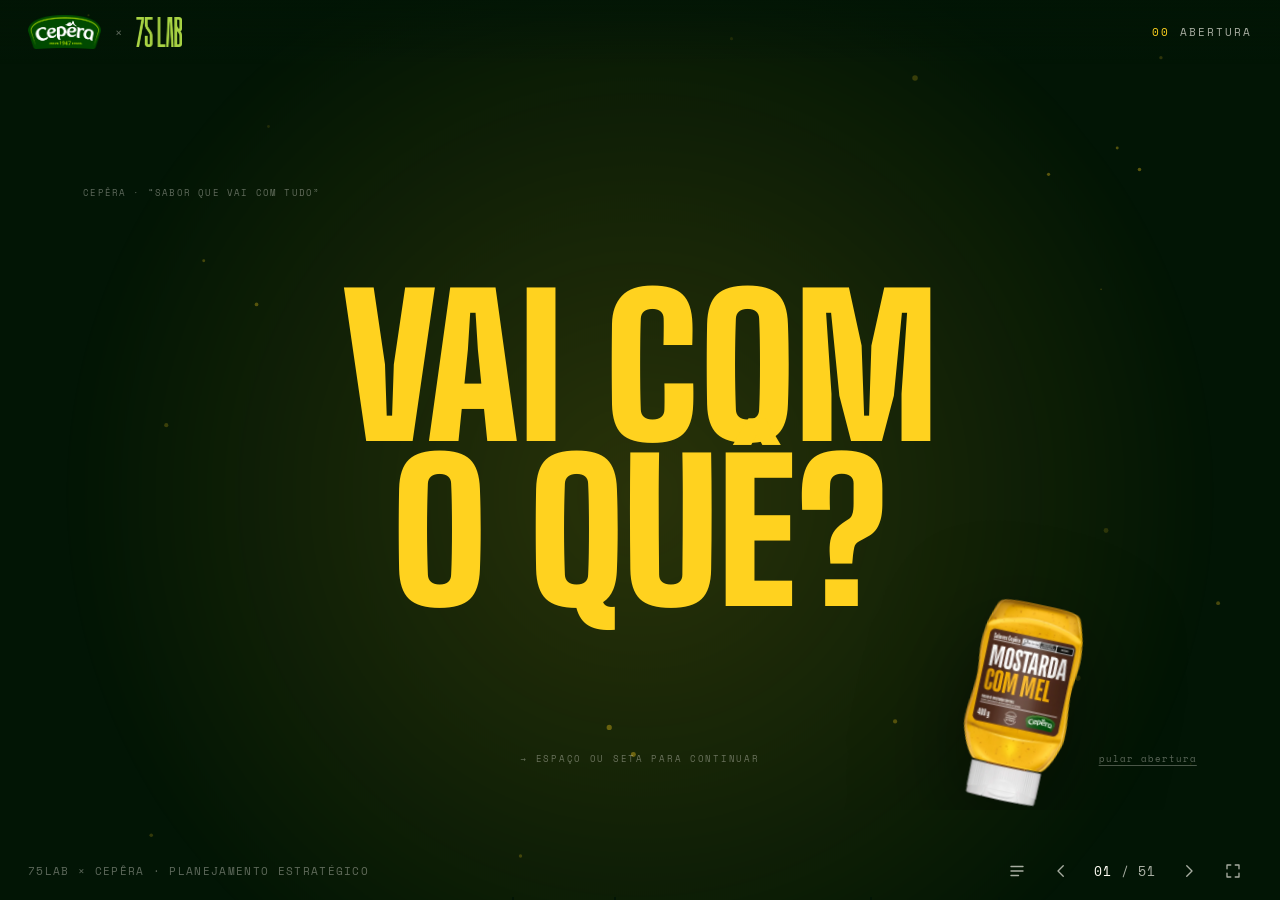
==== cepera/index.html @ 68bcd55e "Apresentação Cepêra: Do prato à prova (75LAB × Cepêra) Apresentação HTML em /cepera com 51 telas em " ====
<!doctype html>
<html lang="pt-BR">
<head>
<meta charset="utf-8">
<meta name="viewport" content="width=device-width,initial-scale=1,viewport-fit=cover">
<title>Do prato à prova · 75LAB × Cepêra</title>
<meta name="description" content="Planejamento estratégico 75LAB para a Cepêra: ocasião de consumo, exposição modular, execução de campo e mensuração, com Mostarda com Mel 400 g como produto demonstrador.">
<meta name="author" content="75 LAB">
<meta name="theme-color" content="#021505">
<meta property="og:title" content="Do prato à prova · 75LAB × Cepêra">
<meta property="og:description" content="Uma ocasião clara para o produto. Uma rotina verificável para a loja.">
<meta property="og:image" content="assets/images/conceito-testeira.jpg">
<link rel="icon" href="assets/brand/favicon.png">
<link rel="preload" href="assets/fonts/BigShouldersDisplay-500-latin.woff2" as="font" type="font/woff2" crossorigin>
<link rel="preload" href="assets/fonts/Outfit-300-latin.woff2" as="font" type="font/woff2" crossorigin>
<link rel="stylesheet" href="css/fonts.css">
<link rel="stylesheet" href="css/style.css">
</head>
<body>
<a class="sr" href="#deck">Ir para a apresentação</a>
<canvas id="bg" aria-hidden="true"></canvas>
<div class="bg-glow" aria-hidden="true"></div>
<img class="bg-rings" src="assets/brand/rings.svg" alt="" aria-hidden="true">
<div class="bg-grain" aria-hidden="true"></div>

<header class="hud">
  <a class="hud-logo" href="#/1" aria-label="Ir para o início">
    <img src="assets/brand/cep-logo.png" alt="Cepêra" width="73" height="34">
    <span class="hud-x">×</span>
    <img class="lab" src="assets/brand/75lab-lime.png" alt="75 LAB" width="46" height="30">
  </a>
  <div class="hud-chapter" aria-live="polite"><b id="hudNum">00</b><span id="hudName">Abertura</span></div>
</header>

<main class="viewport" id="deck">
<div class="stage" id="stage">

<!-- =============================== ABERTURA =============================== -->
<section class="slide" data-ch="0" data-title="Abertura" data-orb="50,55,1.2,rgba(255,210,31,.16)">
  <p class="open-claim">CEPÊRA · “SABOR QUE VAI COM TUDO”</p>
  <div class="seeds" aria-hidden="true"></div>
  <div class="open-stage" aria-label="Sabor que vai com tudo. Mas, na gôndola, o shopper tem segundos para entender: vai com o quê?">
    <div class="open-line open-l1">Sabor que<br>vai com tudo.</div>
    <div class="open-line open-l2">Mas, diante da gôndola, o shopper tem segundos<br>para responder uma pergunta simples:</div>
    <div class="open-line open-l3">Vai com<br>o quê?</div>
  </div>
  <img class="open-bottle" src="assets/images/cep-mostarda-com-mel-400g-sabores-cepera-1-768x1024.webp" alt="" aria-hidden="true">
  <p class="open-hint">→ ESPAÇO OU SETA PARA CONTINUAR</p>
  <button class="open-skip" data-go="2">pular abertura</button>
</section>

<!-- CAPA -->
<section class="slide t-yellow" data-ch="0" data-title="Do prato à prova" data-tone="yellow" data-orb="80,30,1,rgba(239,63,15,.0)">
  <img class="cover-rings" src="assets/brand/rings-green.svg" alt="" aria-hidden="true">
  <div class="zoomwrap cover-bw a right" style="position:absolute;right:70px;top:100px;--d:4;overflow:visible;border-radius:0">
    <img class="cover-bottle zoom" style="position:relative;right:auto;top:auto;height:700px" src="assets/images/cep-mostarda-com-mel-400g-sabores-cepera-1-768x1024.webp" alt="Embalagem Mostarda com Mel 400 g, Sabores Cepêra" data-caption="Mostarda com Mel 400 g · produto demonstrador proposto (fonte: cepera.com.br)">
  </div>
  <p class="kicker a up">Planejamento estratégico · 75LAB × Cepêra</p>
  <h1 class="cover-title kt">Do prato<br><span class="ol">à prova.</span></h1>
  <div class="cover-words a up" style="--d:6"><span>Ocasião</span><span>Módulo</span><span>Campo</span><span>Dado</span></div>
  <div class="cover-meta a up" style="--d:8">
    <div>Produto demonstrador<b>Mostarda com Mel 400 g</b></div>
    <div>Data<b>17 de novembro de 2026</b></div>
    <div>Status<b>Diagnóstico inicial para validação</b></div>
  </div>
</section>

<!-- AGENDA -->
<section class="slide" data-ch="0" data-title="O que vamos discutir hoje" data-orb="20,30,1,rgba(255,210,31,.12)">
  <p class="kicker a up">O que vamos discutir hoje</p>
  <h2 class="h2 kt">Cinco capítulos. Uma loja, um produto e <em>um ciclo completo de execução.</em></h2>
  <div class="agenda">
    <svg class="trail" viewBox="0 0 1392 520" preserveAspectRatio="none" aria-hidden="true">
      <path class="draw" pathLength="1" d="M11 71 C 150 71, 160 251, 301 251 S 440 71, 591 71 S 730 251, 881 251 S 1020 71, 1171 71 L 1392 71" stroke="rgba(255,210,31,.55)" stroke-width="1.5"/>
      <path class="flowline" d="M11 71 C 150 71, 160 251, 301 251 S 440 71, 591 71 S 730 251, 881 251 S 1020 71, 1171 71 L 1392 71" stroke="rgba(255,210,31,.35)" stroke-width="1.5" fill="none"/>
    </svg>
    <div class="ag-step a up" style="left:0;top:60px;--d:2" data-go-ch="1"><div class="dot"></div><div class="n">01</div><h4>Leitura</h4><p>O desafio aparente, o desafio real e o que ainda não sabemos.</p><span class="verb">Entender</span></div>
    <div class="ag-step a up" style="left:290px;top:240px;--d:4" data-go-ch="2"><div class="dot"></div><div class="n">02</div><h4>Contexto</h4><p>Marca, produto, mercado, concorrência, shopper e tendências.</p><span class="verb">Investigar</span></div>
    <div class="ag-step a up" style="left:580px;top:60px;--d:6" data-go-ch="3"><div class="dot"></div><div class="n">03</div><h4>Virada</h4><p>Insights, tensão central e a oportunidade que muda o projeto.</p><span class="verb">Decidir</span></div>
    <div class="ag-step a up" style="left:870px;top:240px;--d:8" data-go-ch="4"><div class="dot"></div><div class="n">04</div><h4>Solução</h4><p>Estratégia, conceito, sistema modular, 3D/AR e rastreamento.</p><span class="verb">Revelar</span></div>
    <div class="ag-step a up" style="left:1160px;top:60px;--d:10" data-go-ch="6"><div class="dot"></div><div class="n">05</div><h4>Execução</h4><p>Entregáveis, KPIs, riscos, cronograma e próximo passo.</p><span class="verb">Comprovar</span></div>
  </div>
</section>

<!-- =============================== 01 LEITURA =============================== -->
<section class="slide t-green" data-ch="1" data-title="Capítulo 01 · Leitura" data-chapter-open data-orb="70,50,1.3,rgba(255,210,31,.18)">
  <div style="position:absolute;inset:0;display:flex;flex-direction:column;justify-content:center;padding:0 var(--pad)">
    <p class="kicker a up">Capítulo 01</p>
    <div class="num a blur" style="font-size:300px;color:var(--yellow);--d:1">01</div>
    <h2 class="h1 kt" style="margin-top:10px">Leitura<br>do desafio</h2>
    <p class="lead a up mt24" style="--d:8">Antes de propor peças, decupamos o pedido: o que foi dito, o que está por trás e o que ainda precisa ser descoberto.</p>
  </div>
</section>

<section class="slide" data-ch="1" data-title="Dois desafios" data-orb="50,45,1,rgba(255,210,31,.14)">
  <p class="kicker a up">01 · Leitura do desafio</p>
  <h2 class="h2 kt">Existem dois desafios neste projeto — <em>e só um deles está escrito no briefing.</em></h2>
  <div class="duo">
    <div class="duo-side a left" style="--d:3">
      <span class="tag ok">Confirmado pelo briefing</span>
      <h3 class="h3">75LAB</h3>
      <p class="p" style="font-size:19px">Conquistar consideração comercial como provedora de soluções inteligentes, demonstrando competências integradas.</p>
    </div>
    <div class="duo-core a scale" style="--d:5">
      <svg viewBox="0 0 340 340" aria-hidden="true">
        <circle cx="170" cy="170" r="160" stroke="rgba(255,210,31,.25)" stroke-width="1" fill="none"/>
        <circle class="draw" pathLength="1" cx="170" cy="170" r="160" stroke="var(--yellow)" stroke-width="2" style="--d:6"/>
        <circle cx="170" cy="170" r="120" fill="rgba(255,210,31,.08)"/>
        <circle class="m-pulse" cx="170" cy="170" r="120" stroke="rgba(255,210,31,.4)" fill="none"/>
      </svg>
      <p>O ponto de encontro: um produto Cepêra comprado — e a execução comprovada</p>
    </div>
    <div class="duo-side a right" style="--d:3;text-align:right">
      <span class="tag hip">Hipótese a validar</span>
      <h3 class="h3">Cepêra</h3>
      <p class="p" style="font-size:19px">Traduzir seu posicionamento e sua variedade de produtos em escolhas mais fáceis no PDV, com execução consistente e investimento mensurável.</p>
    </div>
  </div>
  <div class="qbar a up" style="--d:9">Como ajudar um produto Cepêra a ser <b>percebido, entendido, encontrado e comprado</b> — e como verificar se a execução ocorreu conforme o planejado?</div>
</section>

<section class="slide" data-ch="1" data-title="Decupagem do briefing" data-orb="50,50,1.1,rgba(255,210,31,.12)">
  <p class="kicker a up">01 · Decupagem do briefing</p>
  <h2 class="h2 kt">O pedido é um enxoval de PDV. <em>A necessidade é execução comercial consistente.</em></h2>
  <div class="radial">
    <svg viewBox="0 0 1392 600" preserveAspectRatio="none" aria-hidden="true" style="top:-14px">
      <g stroke="rgba(255,210,31,.45)" stroke-width="1" fill="none">
        <path class="draw" pathLength="1" style="--d:4" d="M290 40 C 420 40, 470 180, 560 220"/>
        <path class="draw" pathLength="1" style="--d:5" d="M290 165 C 420 165, 470 230, 548 262"/>
        <path class="draw" pathLength="1" style="--d:6" d="M290 290 L 546 300"/>
        <path class="draw" pathLength="1" style="--d:7" d="M290 415 C 420 415, 470 370, 548 338"/>
        <path class="draw" pathLength="1" style="--d:8" d="M290 540 C 420 540, 470 420, 560 380"/>
        <path class="draw" pathLength="1" style="--d:4" d="M1102 40 C 972 40, 922 180, 832 220"/>
        <path class="draw" pathLength="1" style="--d:5" d="M1102 165 C 972 165, 922 230, 844 262"/>
        <path class="draw" pathLength="1" style="--d:6" d="M1102 290 L 846 300"/>
        <path class="draw" pathLength="1" style="--d:7" d="M1102 415 C 972 415, 922 370, 844 338"/>
        <path class="draw" pathLength="1" style="--d:8" d="M1102 540 C 972 540, 922 420, 832 380"/>
      </g>
      <g fill="var(--yellow)"><circle cx="290" cy="40" r="3"/><circle cx="290" cy="165" r="3"/><circle cx="290" cy="290" r="3"/><circle cx="290" cy="415" r="3"/><circle cx="290" cy="540" r="3"/><circle cx="1102" cy="40" r="3"/><circle cx="1102" cy="165" r="3"/><circle cx="1102" cy="290" r="3"/><circle cx="1102" cy="415" r="3"/><circle cx="1102" cy="540" r="3"/></g>
    </svg>
    <div class="rad-core a scale" style="--d:2">
      <div><span class="lbl">O pedido</span><s>Enxoval de PDV + repertório</s><span class="lbl">A necessidade</span><strong>Converter portfólio em execução comercial</strong></div>
    </div>
    <div class="rad-n a left" style="left:20px;top:6px;--d:4"><b><i></i>Problema aparente</b>Mostrar repertório: display, modularidade, AR, rastreio, app e dashboard.</div>
    <div class="rad-n a left" style="left:20px;top:114px;--d:5"><b><i></i>Problema real</b>Tornar a capacidade integrada concreta, relevante e contratável.</div>
    <div class="rad-n a left" style="left:20px;top:222px;--d:6"><b><i style="background:var(--orange)"></i>Tensão</b>Mais ocasiões × espaço, decisão do shopper e rotina de cada loja.</div>
    <div class="rad-n a left" style="left:20px;top:330px;--d:7"><b><i></i>Oportunidade</b>Traduzir “Vai com Tudo” em ocasiões concretas de compra.</div>
    <div class="rad-n a left" style="left:20px;top:436px;--d:8"><b><i style="background:var(--lime)"></i>Objetivo 75LAB</b>Abrir oportunidade qualificada e avançar para um piloto contratado.</div>
    <div class="rad-n r a right" style="right:20px;top:6px;--d:4"><b>Desafio comercial<i></i></b>Avaliar incremento rentável do produto ativado e eficiência do investimento.</div>
    <div class="rad-n r a right" style="right:20px;top:114px;--d:5"><b>Desafio de shopper<i></i></b>Reconhecer o produto, imaginar um uso e saber como comprar.</div>
    <div class="rad-n r a right" style="right:20px;top:222px;--d:6"><b>Desafio de marca<i></i></b>Associar o produto a ocasiões reais de consumo.</div>
    <div class="rad-n r a right" style="right:20px;top:330px;--d:7"><b>Desafio operacional<i></i></b>Visibilidade, disponibilidade, preço claro e exposição adequada por loja.</div>
    <div class="rad-n r a right" style="right:20px;top:436px;--d:8"><b>Condicionantes e riscos<i style="background:var(--orange)"></i></b>Orçamento, prazo, espaço, carga, logística e integração ainda desconhecidos.</div>
  </div>
  <p class="src nb a up" style="--d:10">Critério de sucesso desta etapa: produto, problema e condições de piloto validados com a Cepêra. Objetivos da Cepêra são propostos, não confirmados.</p>
</section>

<section class="slide" data-ch="1" data-title="O que queremos provocar" data-orb="80,40,1,rgba(255,210,31,.12)">
  <p class="kicker a up">01 · O que queremos provocar</p>
  <h2 class="h2 kt">Três públicos, três decisões: <em>comprar, autorizar e validar.</em></h2>
  <div class="lanes">
    <div></div><div class="lane-h a up" style="--d:2"><i class="ic sm" data-i="eye"></i>Veja / entenda</div><div class="lane-h a up" style="--d:3"><i class="ic sm" data-i="bulb"></i>Pense / sinta</div><div class="lane-h a up" style="--d:4"><i class="ic sm" data-i="check"></i>Faça</div>
    <div class="lane-who a left" style="--d:3"><i class="ic" data-i="cart"></i>Shopper</div>
    <div class="lane-c a maskx" style="--d:4">Produto, uso e preço.</div>
    <div class="lane-c q a maskx" style="--d:5">“Consigo usar isso na minha próxima refeição.”</div>
    <div class="lane-c act a maskx" style="--d:6">Considere e compre.</div>
    <div class="lane-who a left" style="--d:5"><i class="ic" data-i="store"></i>Varejista</div>
    <div class="lane-c a maskx" style="--d:6">Ocupação, capacidade e operação.</div>
    <div class="lane-c q a maskx" style="--d:7">“Essa solução cabe na minha loja e faz sentido comercial.”</div>
    <div class="lane-c act a maskx" style="--d:8">Autorize a implantação e o abastecimento.</div>
    <div class="lane-who a left" style="--d:7"><i class="ic" data-i="target"></i>Cepêra</div>
    <div class="lane-c a maskx" style="--d:8">Relação entre criação, execução e evidência.</div>
    <div class="lane-c q a maskx" style="--d:9">“Consigo acompanhar e melhorar esse investimento.”</div>
    <div class="lane-c act a maskx" style="--d:10">Valide um piloto.</div>
  </div>
</section>

<section class="slide" data-ch="1" data-title="O que sabemos e o que falta" data-orb="25,60,1,rgba(239,63,15,.12)">
  <p class="kicker a up">01 · O que sabemos / o que precisamos descobrir</p>
  <h2 class="h2 kt">Sabemos o suficiente para propor — <em>não o suficiente para prometer.</em></h2>
  <div class="know">
    <div>
      <p class="lbl a up" style="--d:2;margin-bottom:6px">Confirmado · briefing e pesquisa pública</p>
      <ul class="know-list">
        <li class="a up" style="--d:3"><i class="ic" data-i="check"></i>Proposta comercial e proativa da 75LAB.</li>
        <li class="a up" style="--d:4"><i class="ic" data-i="check"></i>Demonstração deve integrar estratégia, design e execução, sobre um produto real.</li>
        <li class="a up" style="--d:5"><i class="ic" data-i="check"></i>Modularidade, AR, rastreio, clusterização e gestão de campo fazem parte do pedido.</li>
        <li class="a up" style="--d:6"><i class="ic" data-i="check"></i>A marca usa “Vai com Tudo” e organiza o portfólio em Linha Cepêra, Mais Sabor, Profissional, UMAI e Collabs.</li>
        <li class="a up" style="--d:7"><i class="ic" data-i="check"></i>Mostarda com Mel 400 g está no portfólio oficial.</li>
        <li class="a up" style="--d:8"><i class="ic" data-i="check"></i>A Cepêra já fez ambientação de PDV para Mostarda com Mel, com displays, réguas, stoppers e QR.</li>
      </ul>
    </div>
    <div>
      <div class="row a up" style="--d:3;justify-content:space-between;align-items:center;margin-bottom:16px">
        <p class="lbl">Precisamos descobrir</p>
        <div class="legend"><span><i style="background:var(--orange)"></i>Crítico · 8</span><span><i style="background:var(--yellow)"></i>Importante · 3</span><span><i style="background:var(--cream);opacity:.5"></i>Desejável · 1</span></div>
      </div>
      <div class="unk">
        <div class="c1 a scale" style="--d:4"><b>Categoria, SKU e região prioritários</b><small>pode mudar o produto demonstrador</small></div>
        <div class="c1 a scale" style="--d:5"><b>Medidas, regras e fotos de lojas</b><small>define viabilidade física</small></div>
        <div class="c1 a scale" style="--d:6"><b>Plataforma, contratos e integrações atuais</b><small>evita substituição desnecessária</small></div>
        <div class="c1 a scale" style="--d:7"><b>O que precisa ser rastreado</b><small>muda arquitetura e custo</small></div>
        <div class="c1 a scale" style="--d:8"><b>Mix, estoque, cobertura e abastecimento</b><small>evita ativar produto indisponível</small></div>
        <div class="c1 a scale" style="--d:9"><b>Sell-out e baseline por loja/SKU</b><small>define o que poderá ser comprovado</small></div>
        <div class="c1 a scale" style="--d:10"><b>Maturidade real da solução 75LAB</b><small>delimita a promessa comercial</small></div>
        <div class="c1 a scale" style="--d:11"><b>Faixa de investimento e calendário</b><small>define escopo</small></div>
        <div class="c2 a scale" style="--d:12"><b>Manual, packshots e claims aprovados</b><small>reduz retrabalho criativo</small></div>
        <div class="c2 a scale" style="--d:13"><b>Rentabilidade por canal</b><small>orienta clusters</small></div>
        <div class="c2 a scale" style="--d:14"><b>Barreiras específicas do shopper</b><small>valida a mensagem</small></div>
        <div class="c3 a scale" style="--d:15"><b>Sazonalidades prioritárias</b><small>amplia desdobramentos</small></div>
      </div>
    </div>
  </div>
  <p class="src nb a up" style="--d:16"><span class="y">HIPÓTESE DE PLANEJAMENTO</span> · Mostarda com Mel 400 g, foco inicial no varejo alimentar e três configurações físicas. Não representa prioridade comercial confirmada pela Cepêra.</p>
</section>

<!-- =============================== 02 CONTEXTO =============================== -->
<section class="slide t-green" data-ch="2" data-title="Capítulo 02 · Contexto" data-chapter-open data-orb="30,50,1.3,rgba(255,210,31,.18)">
  <div style="position:absolute;inset:0;display:flex;flex-direction:column;justify-content:center;padding:0 var(--pad)">
    <p class="kicker a up">Capítulo 02</p>
    <div class="num a blur" style="font-size:300px;color:var(--yellow);--d:1">02</div>
    <h2 class="h1 kt" style="margin-top:10px">Marca, mercado<br>e shopper</h2>
    <p class="lead a up mt24" style="--d:8">Onde a Cepêra está, onde a categoria acontece e como o shopper decide.</p>
  </div>
</section>

<section class="slide" data-ch="2" data-title="Contexto de marca" data-orb="25,50,1.1,rgba(0,130,0,.35)">
  <p class="kicker a up">02 · Contexto de marca</p>
  <h2 class="h2 kt">A Cepêra já diz que vai com tudo. <em>No PDV, o shopper precisa ver com o quê.</em></h2>
  <div class="brand-wrap">
    <div class="orbit a scale" style="--d:2">
      <svg viewBox="0 0 540 540" aria-hidden="true">
        <circle cx="270" cy="270" r="200" fill="none" stroke="rgba(254,245,168,.14)"/>
        <circle class="draw" pathLength="1" cx="270" cy="270" r="200" stroke="rgba(255,210,31,.6)" stroke-width="1.2" style="--d:3"/>
        <circle cx="270" cy="270" r="128" fill="none" stroke="rgba(254,245,168,.08)" stroke-dasharray="3 6"/>
        <g class="m-spin" style="animation-duration:30s;transform-origin:270px 270px;transform-box:view-box"><circle cx="270" cy="70" r="4" fill="var(--yellow)"/></g>
      </svg>
      <div class="orbit-core"><img class="zoom" src="assets/brand/cep-logo.png" alt="Logo Cepêra, desde 1947" data-caption="Cepêra · desde 1947"></div>
      <div class="orb-n" style="left:270px;top:70px"><div class="dot">LC</div><b>Linha Cepêra</b><small>os clássicos da geladeira</small></div>
      <div class="orb-n focus" style="left:460px;top:208px"><div class="dot">MS</div><b>Mais Sabor</b><small>intensidade para sair do óbvio</small></div>
      <div class="orb-n" style="left:388px;top:432px"><div class="dot">PR</div><b>Profissional</b><small>qualidade que turbina negócios</small></div>
      <div class="orb-n" style="left:152px;top:432px"><div class="dot">UM</div><b>UMAI</b><small>o sabor oriental de verdade</small></div>
      <div class="orb-n" style="left:80px;top:208px"><div class="dot">CO</div><b>Collabs</b><small>parcerias com outras marcas</small></div>
    </div>
    <div>
      <p class="lbl a up" style="--d:3">Posicionamento atual · out/2026</p>
      <p class="quote-xl a up mt16" style="--d:4">“Sabor que <span class="strike">vai com tudo</span>”</p>
      <p class="quote-xl a up mt16" style="--d:6;font-size:44px;color:var(--yellow)">→ vai com a salada que você está comprando.</p>
      <p class="quote-xl a up mt8" style="--d:7;font-size:44px;color:var(--yellow)">→ vai com o sanduíche que você vai preparar.</p>
      <p class="p a up mt32" style="--d:9;max-width:620px">Amplitude de portfólio só vira vantagem para o shopper quando ele identifica o que serve para a sua necessidade. Exemplos de desdobramento sujeitos à aprovação da marca.</p>
      <div class="row a up mt16" style="--d:10;gap:10px"><span class="tag ok">Confirmado · site oficial</span><span class="tag ask">Sem pesquisa de percepção disponível</span></div>
    </div>
  </div>
  <p class="src a up" style="--d:11">cepera.com.br (home, Mais Sabor, Linha Cepêra, Profissional, Molhos) · Marcas pelo Mundo, 29/10/2026 — “Vai com Tudo” e 80 anos em 2027.</p>
</section>

<section class="slide" data-ch="2" data-title="Produto demonstrador" data-orb="50,50,1.3,rgba(255,210,31,.22)">
  <p class="kicker a up">02 · Produto demonstrador recomendado</p>
  <h2 class="h2 kt">Mostarda com Mel 400 g: <em>um nome que já sugere o prato.</em></h2>
  <div class="prod">
    <div class="prod-halo"></div><div class="prod-halo h2"></div>
    <div class="prod-img a pop" style="--d:3"><img class="zoom" src="assets/images/cep-mostarda-com-mel-400g-sabores-cepera-1-768x1024.webp" alt="Mostarda com Mel 400 g Sabores Cepêra" data-caption="Mostarda com Mel 400 g · portfólio oficial (cepera.com.br)"></div>
    <div class="crit a left" style="left:30px;top:10px;--d:4"><i class="ic" data-i="plate"></i><b>Aplicação</b><p>Permite explorar refeições e acompanhamentos distintos.</p></div>
    <div class="crit a left" style="left:120px;top:205px;--d:5"><i class="ic" data-i="spark"></i><b>Clareza sensorial</b><p>O próprio nome oferece uma pista de sabor.</p></div>
    <div class="crit a left" style="left:30px;top:400px;--d:6"><i class="ic" data-i="link"></i><b>Cross merchandising</b><p>Abre hipóteses de presença perto de alimentos complementares.</p></div>
    <div class="crit r a right" style="right:30px;top:10px;--d:4"><i class="ic" data-i="layers"></i><b>Modularidade</b><p>O mesmo produto ocupa configurações diferentes.</p></div>
    <div class="crit r a right" style="right:120px;top:205px;--d:5"><i class="ic" data-i="phone"></i><b>Conteúdo</b><p>Há espaço para demonstrar usos simples.</p></div>
    <div class="crit r a right" style="right:30px;top:400px;--d:6"><i class="ic" data-i="puzzle"></i><b>Baixa complexidade</b><p>Dispensa, neste recorte, a dependência de identidade de collab.</p></div>
  </div>
  <p class="src a up" style="--d:8">cepera.com.br/produto/condimentos/mostarda-com-mel-400g-sabores-cepera · Dimensões, peso bruto, caixa de embarque, GTIN e rótulo atual a obter antes do executivo.</p>
</section>

<section class="slide" data-ch="2" data-title="O histórico da marca no PDV" data-orb="70,40,1,rgba(255,210,31,.14)">
  <p class="kicker a up">02 · Ponto de atenção</p>
  <h2 class="h2 kt">A marca já ambientou a loja com este produto. <em>O avanço agora é provar a execução.</em></h2>
  <div class="hist">
    <div class="zoomwrap a blur" style="--d:2">
      <img class="zoom" src="assets/images/news-59.webp" alt="Ambientação de PDV da Cepêra para Mostarda com Mel, com árvore de mostarda, displays e faixas" data-caption="Ambientação de PDV Cepêra para Mostarda com Mel · campanha “a MELhor, MEL bem” (publicação de 18/12/2023, cepera.com.br). Não é possível afirmar que a ação esteja vigente." style="width:100%;height:420px;object-fit:cover">
      <span class="zhint"><svg viewBox="0 0 24 24"><circle cx="11" cy="11" r="7"/><path d="M20 20l-4-4M11 8v6M8 11h6"/></svg></span>
    </div>
    <div>
      <div class="tl">
        <div class="tl-i a up" style="--d:3"><div class="yr">1947</div><p>Origem da marca: “desde 1947”.</p></div>
        <div class="tl-i a up" style="--d:4"><div class="yr">2023</div><p>Ambientação de PDVs para Mostarda com Mel: árvore da mostarda, adesivos, frames, faixas de gôndola, stoppers, displays de chão e QR para conteúdo.</p></div>
        <div class="tl-i a up" style="--d:5"><div class="yr">Out 2026</div><p>“Vai com Tudo”: reorganização das linhas e novo posicionamento.</p></div>
        <div class="tl-i now a up" style="--d:6"><div class="yr">2027</div><p>80 anos. Janela para transformar posicionamento em ocasiões concretas na loja.</p></div>
      </div>
      <p class="p a up mt16" style="--d:8;color:var(--cream)">Peças físicas com QR já fazem parte do repertório da marca. <b class="y">A diferenciação precisa avançar para adaptação por loja, gestão do ciclo de vida do material e comprovação da execução.</b></p>
    </div>
  </div>
  <p class="src a up" style="--d:9">cepera.com.br/mostarda-com-mel-pdv (publicado em 18/12/2023) · Marcas pelo Mundo, 29/10/2026.</p>
</section>

<section class="slide" data-ch="2" data-title="Contexto de mercado" data-orb="20,70,1.2,rgba(255,210,31,.18)">
  <p class="kicker a up">02 · Contexto de mercado</p>
  <h2 class="h2 kt">A categoria é grande e acontece na loja física: <em>a disputa é decidida na gôndola.</em></h2>
  <div class="mkt">
    <div class="mkt-big a up" style="--d:2">
      <p class="lbl">Vendas no varejo · molhos, dips e condimentos · Brasil · 2024</p>
      <div class="num mt16"><span class="pre">US$</span><span class="count" data-to="7.7" data-dec="1">7,7</span><small>bi</small></div>
      <p class="cap">4º maior mercado de varejo da categoria no mundo. Recorte amplo: não equivale ao mercado de mostarda com mel.</p>
      <div class="cagr mt24">
        <div class="growth">
          <div><div class="gv c">3,8</div><div class="vbar past" style="--v:49;height:120px;--d:4"><i></i></div><div class="gl">2020</div></div>
          <div><div class="gv y">7,7</div><div class="vbar" style="--v:100;height:120px;--d:6"><i></i></div><div class="gl">2024</div></div>
          <div style="align-self:center;padding-left:6px"><div class="num y" style="font-size:64px"><span class="count" data-to="18.9" data-dec="1" data-suffix="%">18,9%</span></div><p class="lbl mt8">CAGR em US$<br>2020–2024</p></div>
        </div>
      </div>
    </div>
    <div class="a up" style="--d:4">
      <div class="ringbox">
        <div class="ring" style="--v:98.3"><svg viewBox="0 0 36 36"><circle class="tr" cx="18" cy="18" r="16" stroke-width="2.4"/><circle class="val" pathLength="100" cx="18" cy="18" r="16" stroke-width="2.4"/></svg><div class="num"><span class="count" data-to="98.3" data-dec="1" data-suffix="%">98,3%</span></div></div>
      </div>
      <p class="p mt16" style="font-size:18px"><b class="c">das vendas da categoria</b> passaram pelo varejo alimentar físico em 2024.</p>
      <p class="lbl mt8 y">→ a execução física merece prioridade</p>
    </div>
    <div class="a up" style="--d:6">
      <div class="ringbox">
        <div class="ring" style="--v:45.6"><svg viewBox="0 0 36 36"><circle class="tr" cx="18" cy="18" r="16" stroke-width="2.4"/><circle class="val" pathLength="100" cx="18" cy="18" r="16" stroke-width="2.4" style="stroke:var(--orange)"/></svg><div class="num"><span class="count" data-to="45.6" data-dec="1" data-suffix="%">45,6%</span></div></div>
      </div>
      <p class="p mt16" style="font-size:18px"><b class="c">concentrados nas cinco maiores companhias</b> — o restante é um mercado fragmentado.</p>
      <p class="lbl mt8 y">→ grandes grupos e regionais na mesma gôndola</p>
    </div>
  </div>
  <p class="src a up" style="--d:10">Agriculture and Agri-Food Canada, Sector Trend Analysis – Sauces, dips and condiment trends in Brazil (2026), dados Euromonitor International (ano-base 2024). Crescimento em valor (US$) não prova crescimento em volume. Não são estimativas de participação da Cepêra.</p>
</section>

<section class="slide" data-ch="2" data-title="Comportamento de compra" data-orb="75,35,1,rgba(255,210,31,.12)">
  <p class="kicker a up">02 · Comportamento de compra</p>
  <h2 class="h2 kt">Viagens mais frequentes e carrinhos menores: <em>a peça precisa ser entendida em segundos.</em></h2>
  <div class="behav">
    <div>
      <div class="card a up" style="--d:2">
        <p class="lbl">Kantar · Brasil · 3º trimestre de 2024</p>
        <div class="row mt24" style="align-items:flex-end;gap:40px">
          <div><div class="carts"><i class="ic xl" data-i="cart" style="width:120px;height:120px;opacity:.35"></i><i class="ic lg" data-i="cart"></i><i class="ic" data-i="cart"></i></div><p class="p mt8">Carrinhos menores</p></div>
          <div><div class="freq"><i style="--d:1"></i><i style="--d:2"></i><i style="--d:3"></i><i style="--d:4"></i><i style="--d:5"></i><i style="--d:6"></i></div><p class="p mt8">Mais visitas às lojas</p></div>
        </div>
        <p class="p mt24">No atacarejo: mais unidades compradas, com menos unidades por viagem.</p>
        <span class="tag ask mt16">Comportamento geral · não comprovado para o SKU</span>
      </div>
    </div>
    <ol class="impl">
      <li class="a right" style="--d:3"><b>Canal não determina sozinho a missão.</b><span>Uma compra de reposição pode acontecer no atacarejo.</span></li>
      <li class="a right" style="--d:4"><b>Valor precisa aparecer claramente.</b><span>Preço, quantidade e aplicação devem ser legíveis.</span></li>
      <li class="a right" style="--d:5"><b>A peça precisa funcionar na rotina.</b><span>Abastecimento e manutenção influenciam o resultado.</span></li>
      <li class="a right" style="--d:6"><b>Valor de categoria não promete incremento.</b><span>O mercado endereçável só será dimensionado com distribuição, mix e vendas das lojas elegíveis.</span></li>
    </ol>
  </div>
  <p class="src a up" style="--d:8">Kantar, “Consumidores brasileiros mudam o comportamento com mais visitas às lojas e carrinhos menores” (2025; análise do 3º tri/2024).</p>
</section>

<section class="slide" data-ch="2" data-title="Concorrência pela escolha" data-orb="80,25,1.1,rgba(255,210,31,.16)">
  <p class="kicker a up">02 · Concorrência pela escolha do shopper</p>
  <h2 class="h2 kt">Sabor e receita já são território ocupado. <em>Ocasião clara com execução verificável, não.</em></h2>
  <div class="row" style="margin-top:20px;gap:46px">
    <div class="matrix a scale" style="--d:2">
      <svg viewBox="0 0 860 600" preserveAspectRatio="none" aria-hidden="true">
        <defs><marker id="ah" viewBox="0 0 10 10" refX="8" refY="5" markerWidth="7" markerHeight="7" orient="auto"><path d="M0 0L10 5L0 10z" fill="var(--yellow)"/></marker></defs>
        <line x1="40" y1="560" x2="840" y2="560" stroke="rgba(254,245,168,.3)"/><line x1="40" y1="560" x2="40" y2="10" stroke="rgba(254,245,168,.3)"/>
        <line x1="440" y1="20" x2="440" y2="560" stroke="rgba(254,245,168,.08)" stroke-dasharray="4 6"/><line x1="40" y1="290" x2="840" y2="290" stroke="rgba(254,245,168,.08)" stroke-dasharray="4 6"/>
        <path class="draw" pathLength="1" d="M520 360 C 560 300, 600 270, 640 250" stroke="var(--yellow)" stroke-width="2" marker-end="url(#ah)" style="--d:10"/>
      </svg>
      <span class="mx-ax" style="left:48px;bottom:8px">Foco no produto e atributo →</span>
      <span class="mx-ax" style="right:20px;bottom:8px">Foco na ocasião e uso</span>
      <span class="mx-ax" style="left:-6px;top:250px;transform:rotate(-90deg);transform-origin:left top">Comunicação →</span>
      <span class="mx-ax" style="left:56px;top:12px">↑ Execução verificável</span>
      <div class="mx-p a pop" style="left:150px;top:333px;--d:4"><div class="d">HZ</div><b>Heinz</b><small>produto e atributos</small></div>
      <div class="mx-p a pop" style="left:240px;top:392px;--d:5"><div class="d">HM</div><b>Hemmer</b><small>mostarda com mel em listagens</small></div>
      <div class="mx-p a pop" style="left:340px;top:350px;--d:6"><div class="d">PR</div><b>Predilecta</b><small>portfólio e formatos</small></div>
      <div class="mx-p a pop" style="left:660px;top:358px;--d:7"><div class="d">HL</div><b>Hellmann’s</b><small>receitas por ocasião</small></div>
      <div class="mx-p dashed a pop" style="left:290px;top:208px;--d:8"><div class="d">?</div><b>Regionais e próprias</b><small>relevância a auditar</small></div>
      <div class="mx-p dashed a pop" style="left:760px;top:275px;--d:8"><div class="d">~</div><b>Alternativas indiretas</b><small>outros molhos, preparo caseiro</small></div>
      <div class="mx-p a pop" style="left:500px;top:325px;--d:9;--sz:70px"><div class="d" style="background:var(--yellow);color:var(--green);border:0;font-weight:700">CEP</div><b>Cepêra hoje</b><small>receitas + ativação com QR</small></div>
      <div class="mx-space a scale" style="--d:11"><b>Espaço proposto</b><small>Uma ocasião de uso imediatamente compreensível + uma operação capaz de sustentar e avaliar essa presença.</small></div>
    </div>
    <div style="flex:1">
      <p class="lbl a up" style="--d:4">Leitura</p>
      <ul class="comp-list mt8">
        <li class="a right" style="--d:5">Convergência observada <span>sabor, receitas, variedade</span></li>
        <li class="a right" style="--d:6">Risco de semelhança <span>“fica mais gostoso” + QR</span></li>
        <li class="a right" style="--d:7">Decisão real do shopper <span>“qual acompanhamento usar?”</span></li>
      </ul>
      <p class="p a up mt24" style="--d:9">Posições qualitativas, a partir de comunicação pública. Não há evidência suficiente para comparar os materiais de PDV atuais dessas marcas: isso exige auditoria de lojas com registro fotográfico padronizado.</p>
    </div>
  </div>
  <p class="src a up" style="--d:12">Zaffari (listagem Hemmer) · Pressroom Heinz · hellmanns.com.br/receitas · predilecta.com.br · consultas em novembro de 2026.</p>
</section>

<section class="slide" data-ch="2" data-title="Concorrência pela contratação" data-orb="30,60,1,rgba(191,238,77,.12)">
  <p class="kicker a up">02 · Concorrência pela contratação</p>
  <h2 class="h2 kt">Ter um aplicativo não diferencia. <em>Fechar o ciclo entre dado, correção e criação, sim.</em></h2>
  <div class="row" style="margin-top:6px;gap:70px;align-items:center">
    <div class="loop a scale" style="--d:2">
      <svg viewBox="0 0 600 600" aria-hidden="true">
        <defs><marker id="ah2" viewBox="0 0 10 10" refX="7" refY="5" markerWidth="8" markerHeight="8" orient="auto"><path d="M0 0L10 5L0 10z" fill="var(--yellow)"/></marker></defs>
        <circle cx="300" cy="300" r="210" fill="none" stroke="rgba(254,245,168,.1)"/>
        <path class="draw" pathLength="1" d="M352 96 A210 210 0 0 1 504 248" stroke="var(--yellow)" stroke-width="2" marker-end="url(#ah2)" style="--d:4"/>
        <path class="draw" pathLength="1" d="M504 352 A210 210 0 0 1 352 504" stroke="var(--yellow)" stroke-width="2" marker-end="url(#ah2)" style="--d:6"/>
        <path class="draw" pathLength="1" d="M248 504 A210 210 0 0 1 96 352" stroke="var(--yellow)" stroke-width="2" marker-end="url(#ah2)" style="--d:8"/>
        <path class="draw" pathLength="1" d="M96 248 A210 210 0 0 1 248 96" stroke="var(--yellow)" stroke-width="2" marker-end="url(#ah2)" style="--d:10"/>
        <g class="m-spin" style="animation-duration:8s;transform-origin:300px 300px;transform-box:view-box"><circle cx="300" cy="90" r="6" fill="var(--yellow)"/></g>
      </svg>
      <div class="loop-n" style="left:300px;top:90px"><i class="ic" data-i="camera"></i><b>O dado de campo identifica um problema</b></div>
      <div class="loop-n" style="left:510px;top:300px"><i class="ic" data-i="tool"></i><b>A equipe corrige</b></div>
      <div class="loop-n" style="left:300px;top:510px"><i class="ic" data-i="cube"></i><b>Criação e engenharia evoluem</b></div>
      <div class="loop-n" style="left:90px;top:300px"><i class="ic" data-i="chart"></i><b>A execução seguinte melhora</b></div>
      <div class="loop-center"><p class="lbl">ciclo</p><div class="num">∞</div></div>
    </div>
    <div style="flex:1">
      <p class="lbl a up" style="--d:3">Quem também disputa este orçamento</p>
      <ul class="comp-list mt8">
        <li class="a right" style="--d:4">Fabricantes de displays <span>peça</span></li>
        <li class="a right" style="--d:5">Agências de ativação <span>campanha</span></li>
        <li class="a right" style="--d:6">Operadores de merchandising <span>campo</span></li>
        <li class="a right" style="--d:7">Plataformas de gestão de campo <span>dado</span></li>
      </ul>
      <p class="p a up mt24" style="--d:9">A Involves já documenta roteirização, pesquisas, acompanhamento de campo e reconhecimento de imagem. A vantagem da 75LAB precisa estar na <b class="y">conexão entre as quatro pontas</b>, não em uma delas isolada.</p>
    </div>
  </div>
  <p class="src a up" style="--d:11">Involves · Central de Ajuda “O que é Involves Stage?” e página “Reconhecimento por Imagem”, consultadas em 17/11/2026.</p>
</section>

<section class="slide" data-ch="2" data-title="Públicos e necessidades" data-orb="50,50,1.2,rgba(255,210,31,.14)">
  <p class="kicker a up">02 · Shopper e públicos</p>
  <h2 class="h2 kt">Oito públicos decidem se a peça funciona. <em>O shopper é só o primeiro deles.</em></h2>
  <div class="stake">
    <svg viewBox="0 0 1392 620" preserveAspectRatio="none" aria-hidden="true">
      <ellipse cx="696" cy="320" rx="560" ry="250" fill="none" stroke="rgba(254,245,168,.1)"/>
      <ellipse class="draw" pathLength="1" cx="696" cy="320" rx="560" ry="250" stroke="rgba(255,210,31,.4)" stroke-width="1" style="--d:3"/>
      <g stroke="rgba(255,210,31,.22)" stroke-dasharray="3 5"><line x1="696" y1="320" x2="696" y2="70"/><line x1="696" y1="320" x2="1092" y2="143"/><line x1="696" y1="320" x2="1256" y2="320"/><line x1="696" y1="320" x2="1092" y2="497"/><line x1="696" y1="320" x2="696" y2="570"/><line x1="696" y1="320" x2="300" y2="497"/><line x1="696" y1="320" x2="136" y2="320"/><line x1="696" y1="320" x2="300" y2="143"/></g>
    </svg>
    <div class="stk main a pop" style="left:696px;top:285px;--d:2"><i class="ic" data-i="cart"></i><b>Shopper</b><small>Escolher com clareza de uso, preço e quantidade.</small><em>compra no PDV</em></div>
    <div class="stk a up" style="left:696px;top:55px;--d:3"><i class="ic" data-i="plate"></i><b>Consumidor</b><small>Gostar do sabor e conseguir usar.</small><em>consumo e recompra</em></div>
    <div class="stk a up" style="left:1092px;top:119px;--d:4"><i class="ic" data-i="store"></i><b>Comprador do varejo</b><small>Justificar espaço e investimento.</small><em>autoriza condições</em></div>
    <div class="stk a up" style="left:1256px;top:285px;--d:5"><i class="ic" data-i="box"></i><b>Gerente / repositor</b><small>Abastecer, limpar, manter acesso.</small><em>sustenta a exposição</em></div>
    <div class="stk a up" style="left:1092px;top:450px;--d:6"><i class="ic" data-i="user"></i><b>Promotor</b><small>Saber o que executar e resolver desvios.</small><em>implementa e registra</em></div>
    <div class="stk a up" style="left:696px;top:511px;--d:7"><i class="ic" data-i="truck"></i><b>Distribuidor / vendedor</b><small>Ofertar mix com argumento.</small><em>amplia cobertura</em></div>
    <div class="stk a up" style="left:300px;top:450px;--d:8"><i class="ic" data-i="target"></i><b>Trade e marketing</b><small>Preservar marca e avaliar execução.</small><em>define padrão</em></div>
    <div class="stk a up" style="left:136px;top:285px;--d:9"><i class="ic" data-i="money"></i><b>Comercial, TI, compras</b><small>Retorno, integração, custo, suporte.</small><em>viabiliza escala</em></div>
    <div class="stk a up" style="left:300px;top:119px;--d:10"><i class="ic" data-i="spark"></i><b>75LAB</b><small>Conectar criação, produção e campo.</small><em>integra o ciclo</em></div>
  </div>
</section>

<section class="slide" data-ch="2" data-title="Jornada do shopper" data-orb="60,30,1.1,rgba(255,210,31,.14)">
  <p class="kicker a up">02 · Jornada proposta</p>
  <h2 class="h2 kt">O shopper se interessa pelo prato <em>antes de se interessar pelo molho.</em></h2>
  <div class="journey">
    <svg class="path" viewBox="0 0 1392 220" preserveAspectRatio="none" aria-hidden="true">
      <path class="draw" pathLength="1" d="M93 32 L 1299 32" stroke="rgba(255,210,31,.5)" stroke-width="1.5" style="--d:2"/>
    </svg>
    <span class="j-walker" style="--jp:path('M93 32 L 1299 32')" aria-hidden="true"></span>
    <div class="j-step a up" style="left:0;--d:2"><i class="ic" data-i="plate"></i><h5>Contexto</h5><div class="bar-t">Barreira</div><div class="bar-d">Resolver uma refeição; pouca inspiração.</div><div class="sol-t">Solução</div><div class="sol-d">Presença junto à ocasião.</div><div class="msg">“Dê outro sabor ao que você já prepara.”</div></div>
    <div class="j-step key a up" style="left:201px;--d:3"><i class="ic" data-i="eye"></i><h5>Estímulo</h5><div class="bar-t">Barreira</div><div class="bar-d">Notar algo relevante em ambiente concorrido.</div><div class="sol-t">Solução</div><div class="sol-d">Stopper ou testeira.</div><div class="msg">Prato + produto.</div></div>
    <div class="j-step key a up" style="left:402px;--d:4"><i class="ic" data-i="bulb"></i><h5>Interesse</h5><div class="bar-t">Barreira</div><div class="bar-d">Entender a aplicação.</div><div class="sol-t">Solução</div><div class="sol-d">Foto culinária e frase curta.</div><div class="msg">Uma ocasião por peça.</div></div>
    <div class="j-step a up" style="left:603px;--d:5"><i class="ic" data-i="qr"></i><h5>Interação</h5><div class="bar-t">Barreira</div><div class="bar-d">Confirmar uso sem esforço excessivo.</div><div class="sol-t">Solução</div><div class="sol-d">Conteúdo opcional, sem cadastro.</div><div class="msg">“Veja como usar.”</div></div>
    <div class="j-step key a up" style="left:804px;--d:6"><i class="ic" data-i="price"></i><h5>Decisão</h5><div class="bar-t">Barreira</div><div class="bar-d">Comparar preço e quantidade.</div><div class="sol-t">Solução</div><div class="sol-d">Porta-preço e gramatura visíveis.</div><div class="msg">Oferta clara.</div></div>
    <div class="j-step a up" style="left:1005px;--d:7"><i class="ic" data-i="box"></i><h5>Ação</h5><div class="bar-t">Barreira</div><div class="bar-d">Pegar o produto.</div><div class="sol-t">Solução</div><div class="sol-d">Exposição abastecida, sem obstrução.</div><div class="msg">Acesso direto.</div></div>
    <div class="j-step a up" style="left:1206px;--d:8"><i class="ic" data-i="heart"></i><h5>Experiência</h5><div class="bar-t">Barreira</div><div class="bar-d">Conseguir reproduzir e gostar.</div><div class="sol-t">Solução</div><div class="sol-d">Receita validada e link acessível depois.</div><div class="msg">Uso simples.</div></div>
  </div>
  <p class="src nb a up" style="--d:10"><span class="y">HIPÓTESES A VALIDAR</span> com entrevistas diante da gôndola, observação e teste de comunicação. Momentos em destaque: onde a peça física decide.</p>
</section>

<section class="slide" data-ch="2" data-title="Onde a venda se perde" data-orb="30,55,1,rgba(239,63,15,.14)">
  <p class="kicker a up">02 · Hipóteses de comportamento</p>
  <h2 class="h2 kt">O shopper pode gostar da ideia — <em>e ainda assim desistir na frente da gôndola.</em></h2>
  <div class="leak">
    <div class="funnel a scale" style="--d:2">
      <svg viewBox="0 0 640 520" preserveAspectRatio="none" aria-hidden="true">
        <path d="M20 20 H620 L520 140 H120 Z" fill="var(--yellow)"/>
        <path d="M128 150 H512 L452 270 H188 Z" fill="var(--yellow)" opacity=".8"/>
        <path d="M196 280 H444 L404 400 H236 Z" fill="var(--yellow)" opacity=".62"/>
        <path d="M244 410 H396 L376 500 H264 Z" fill="var(--yellow)" opacity=".45"/>
      </svg>
      <div class="fn-l" style="top:54px">Atenção</div><div class="fn-l" style="top:170px">Compreensão</div><div class="fn-l" style="top:285px">Escolha</div><div class="fn-l" style="top:392px;font-size:22px">Compra</div>
      <div class="drop" style="left:520px;top:96px;--t:0s"><i></i>passou sem notar</div>
      <div class="drop" style="left:460px;top:206px;--t:.6s"><i></i>dúvida de uso</div>
      <div class="drop" style="left:410px;top:310px;--t:1.2s"><i></i>preço · embalagem</div>
      <div class="drop" style="left:370px;top:410px;--t:1.8s"><i></i>falta de estoque</div>
    </div>
    <ul class="moments">
      <li class="a right" style="--d:3"><b>Antes do PDV</b><span>O shopper pode planejar a refeição sem planejar a marca do molho.</span></li>
      <li class="a right" style="--d:5"><b>Durante o PDV</b><span>Pode reconhecer a categoria, mas não distinguir aplicações entre variantes.</span></li>
      <li class="a right" style="--d:7"><b>Na escolha</b><span>Pode gostar da ideia e desistir por preço, embalagem, dúvida de uso ou falta de estoque.</span></li>
      <li class="a right" style="--d:9"><b>O que aumenta a conversão?</b><span class="y">Hipótese: relevância + disponibilidade + valor. Validação: piloto com dados de vendas.</span></li>
    </ul>
  </div>
</section>

<section class="slide" data-ch="2" data-title="Tendências aplicáveis" data-orb="70,60,1.1,rgba(191,238,77,.12)">
  <p class="kicker a up">02 · Tendências com relação real com o desafio</p>
  <h2 class="h2 kt">Quatro movimentos que já acontecem — <em>cada um com uma aplicação e um limite.</em></h2>
  <div class="trends">
    <div class="trend a up" style="--d:2"><i class="ic lg" data-i="route"></i><h5>Compra distribuída entre canais</h5><span class="k ap">Aplicação</span><p>Adaptar a solução por missão de compra e operação de loja.</p><span class="k li">Limite</span><p>Validar o comportamento local.</p></div>
    <div class="trend a up" style="--d:3"><i class="ic lg" data-i="plate"></i><h5>Comunicação de aplicação culinária</h5><span class="k ap">Aplicação</span><p>Mostrar como o produto entra na refeição.</p><span class="k li">Limite</span><p>Receitas, isoladamente, não diferenciam.</p></div>
    <div class="trend a up" style="--d:4"><i class="ic lg" data-i="camera"></i><h5>Execução apoiada por dados e imagem</h5><span class="k ap">Aplicação</span><p>Registrar evidências e priorizar correções.</p><span class="k li">Limite</span><p>Precisão e cobertura precisam ser comprovadas.</p></div>
    <div class="trend a up" style="--d:5"><i class="ic lg" data-i="qr"></i><h5>Conteúdo conectado ao PDV</h5><span class="k ap">Aplicação</span><p>Usar QR quando houver benefício claro para o shopper.</p><span class="k li">Limite</span><p>Scan não equivale a venda.</p></div>
  </div>
  <div class="extras a up" style="--d:7"><span class="lbl">Oportunidades de projeto →</span><span class="pill"><i class="ic sm" data-i="layers"></i>Modularidade para reaproveitar estrutura</span><span class="pill"><i class="ic sm" data-i="megaphone"></i>Retail media por ocasião, com verba e acordo da rede</span><span class="pill"><i class="ic sm" data-i="chip"></i>IA para triagem de fotos, após validação</span><span class="pill"><i class="ic sm" data-i="ar"></i>AR para visualizar configurações e negociar</span></div>
  <p class="src a up" style="--d:9">Kantar (2025) · receitas Hellmann’s e Cepêra · histórico Cepêra · Involves. Recomendações de aplicação, sem pressupor adoção atual pela Cepêra.</p>
</section>

<!-- =============================== 03 VIRADA =============================== -->
<section class="slide t-green" data-ch="3" data-title="Capítulo 03 · Virada" data-chapter-open data-orb="70,40,1.3,rgba(255,210,31,.2)">
  <div style="position:absolute;inset:0;display:flex;flex-direction:column;justify-content:center;padding:0 var(--pad)">
    <p class="kicker a up">Capítulo 03</p>
    <div class="num a blur" style="font-size:300px;color:var(--yellow);--d:1">03</div>
    <h2 class="h1 kt" style="margin-top:10px">Insight, tensão<br>e oportunidade</h2>
    <p class="lead a up mt24" style="--d:8">O momento em que o pedido deixa de ser uma lista de peças e passa a ser um problema de negócio.</p>
  </div>
</section>

<section class="slide" data-ch="3" data-title="Principais insights" data-orb="45,70,1.2,rgba(255,210,31,.18)">
  <p class="kicker a up">03 · Principais insights</p>
  <h2 class="h2 kt">Sete insights. <em>Três deles mudam o projeto.</em></h2>
  <div class="ins">
    <div class="in a up" style="--d:2"><div class="n">1</div><p>O shopper pode se interessar pelo prato antes de se interessar pelo molho.</p><small>→ aplicação reconhecível</small></div>
    <div class="in key a up" style="--d:3"><div class="n">2</div><p>“Vai com Tudo” ganha força na loja quando mostra com o que vai naquele momento.</p><small>→ adaptar a ocasião ao ponto de instalação</small></div>
    <div class="in key a up" style="--d:4"><div class="n">3</div><p>O material só existe comercialmente quando está instalado, abastecido e utilizável.</p><small>→ medir a operação durante a campanha</small></div>
    <div class="in a up" style="--d:5"><div class="n">4</div><p>Modularidade tem valor quando reduz exceções, retrabalho e estoque de componentes.</p><small>→ peças e interfaces compartilhadas</small></div>
    <div class="in key a up" style="--d:6"><div class="n">5</div><p>Uma foto prova uma condição observada. Só uma rotina de correção muda essa condição.</p><small>→ auditoria ligada a responsável, prazo e fechamento</small></div>
    <div class="in a up" style="--d:7"><div class="n">6</div><p>Uma experiência digital precisa devolver mais valor do que exige de esforço.</p><small>→ conteúdo rápido e opcional</small></div>
    <div class="in a up" style="--d:8"><div class="n">7</div><p>A melhor demonstração da 75LAB é resolver um problema do começo ao fim.</p><small>→ um caso conectado, com desvio e correção</small></div>
  </div>
  <p class="src nb a up" style="--d:10">Proposições estratégicas derivadas da pesquisa, sujeitas à validação. Insights 2, 3 e 5 conectam a marca à compra e a criação à entrega operacional.</p>
</section>

<section class="slide" data-ch="3" data-title="Tensão central" data-orb="50,50,1.2,rgba(239,63,15,.16)">
  <p class="kicker a up">03 · Tensão central</p>
  <h2 class="h2 kt">Desejo e realidade puxam em direções opostas <em>em três pontos.</em></h2>
  <div class="tension">
    <div class="tn a up" style="--d:2"><h5>Escolha</h5><div class="side want" style="--tx:-6px"><small>Desejo</small>Variar o sabor com facilidade.</div><div class="side real" style="--tx:6px"><small>Realidade a investigar</small>Aplicações podem não ficar claras na exposição.</div></div>
    <div class="tn a up" style="--d:4"><h5>Escala</h5><div class="side want" style="--tx:-6px;--d:1"><small>Desejo</small>Presença consistente em muitas lojas.</div><div class="side real" style="--tx:6px;--d:1"><small>Realidade a investigar</small>Espaços, mix e operações variam.</div></div>
    <div class="tn a up" style="--d:6"><h5>Controle</h5><div class="side want" style="--tx:-6px;--d:2"><small>Desejo</small>Saber se o investimento está funcionando.</div><div class="side real" style="--tx:6px;--d:2"><small>Realidade a investigar</small>Entrega, instalação e uso nem sempre têm evidências conectadas.</div></div>
  </div>
  <p class="tension-main a up" style="--d:9">A marca quer estar em mais ocasiões, mas essa promessa precisa caber <em>no espaço, na decisão do shopper e na rotina de cada loja.</em></p>
</section>

<section class="slide t-yellow" data-ch="3" data-title="Oportunidade" data-tone="yellow" data-orb="50,50,1,rgba(0,0,0,0)">
  <p class="kicker a up">03 · Oportunidade · Como podemos…</p>
  <p class="hmw kt">Como podemos fazer a Mostarda com Mel entrar <span class="hl">numa refeição que o shopper já pretende preparar</span>, com uma exposição que caiba na loja e uma operação que permita <span class="hl">verificar e melhorar</span> sua execução?</p>
  <div class="opp-links">
    <div class="a up" style="--d:8"><b>Problema</b><span>Versatilidade não necessariamente percebida no momento da escolha.</span></div>
    <div class="a up" style="--d:9"><b>Comportamento</b><span>Necessidade de resolver refeições.</span></div>
    <div class="a up" style="--d:10"><b>Negócio</b><span>Testar vendas e eficiência de execução.</span></div>
    <div class="a up" style="--d:11"><b>Marca</b><span>Aplicação prática de “Vai com Tudo”.</span></div>
  </div>
</section>

<!-- =============================== 04 SOLUÇÃO =============================== -->
<section class="slide t-green" data-ch="4" data-title="Capítulo 04 · Solução" data-chapter-open data-orb="30,40,1.3,rgba(255,210,31,.2)">
  <div style="position:absolute;inset:0;display:flex;flex-direction:column;justify-content:center;padding:0 var(--pad)">
    <p class="kicker a up">Capítulo 04</p>
    <div class="num a blur" style="font-size:300px;color:var(--yellow);--d:1">04</div>
    <h2 class="h1 kt" style="margin-top:10px">Estratégia<br>e solução</h2>
    <p class="lead a up mt24" style="--d:8">Do princípio estratégico ao conceito, ao sistema físico e ao dado de campo.</p>
  </div>
</section>

<section class="slide" data-ch="4" data-title="Estratégia" data-orb="80,30,1.1,rgba(255,210,31,.18)">
  <p class="kicker a up">04 · Estratégia</p>
  <h2 class="h2 kt">De vitrine de competências <em>para prova de um ciclo comercial completo.</em></h2>
  <div class="dpa">
    <div class="blk de a left" style="--d:2"><small>De</small><p>Uma demonstração de competências da agência, organizada em peças e funcionalidades.</p></div>
    <div class="arr a scale" style="--d:3"><svg viewBox="0 0 70 30"><path class="draw" pathLength="1" d="M2 15 H64 M54 5 L66 15 L54 25" style="--d:4"/></svg></div>
    <div class="blk para a up" style="--d:4"><small>Para</small><p>Uma prova concreta de como a 75LAB apoia escolha, execução e aprendizado comercial.</p></div>
    <div class="arr a scale" style="--d:5"><svg viewBox="0 0 70 30"><path class="draw" pathLength="1" d="M2 15 H64 M54 5 L66 15 L54 25" style="--d:6"/></svg></div>
    <div class="blk a right" style="--d:6"><small>Através de</small><p>Uma ativação por ocasião de consumo, em módulos adaptáveis, conectada à gestão de campo.</p></div>
  </div>
  <div class="strat">
    <p class="lbl a up" style="--d:8">Estratégia em uma frase</p>
    <p class="h2 kt mt16" style="--kd:900ms">Dar uma <em>ocasião clara</em> ao produto e uma <em>rotina verificável</em> à sua presença na loja.</p>
  </div>
</section>

<section class="slide" data-ch="4" data-title="Pilares" data-orb="50,80,1.2,rgba(255,210,31,.16)">
  <p class="kicker a up">04 · Pilares</p>
  <h2 class="h2 kt">Quatro pilares, cada um com <em>uma decisão concreta de projeto.</em></h2>
  <div class="pillars">
    <div class="pl" style="--d:1"><span class="n">1</span><div class="col-b"><h5>Tornar o uso evidente</h5><p>Produto, prato e mensagem compreendidos rapidamente.</p><div class="dec"><b>Design</b>Uma ocasião principal por face, com fotografia culinária e pouco texto.</div></div></div>
    <div class="pl" style="--d:2"><span class="n">2</span><div class="col-b"><h5>Adaptar com uma base comum</h5><p>Configurações compartilham componentes quando isso gera eficiência.</p><div class="dec"><b>Engenharia</b>Módulos, encaixes, porta-preços e comunicação substituível.</div></div></div>
    <div class="pl" style="--d:3"><span class="n">3</span><div class="col-b"><h5>Facilitar compra e reposição</h5><p>Preço e acesso ao produto fazem parte da experiência.</p><div class="dec"><b>Operação</b>Carga validada, retirada simples, reposição acessível e limpeza possível.</div></div></div>
    <div class="pl" style="--d:4"><span class="n">4</span><div class="col-b"><h5>Transformar evidência em ação</h5><p>O acompanhamento precisa levar a correções.</p><div class="dec"><b>Gestão</b>Ocorrência, responsável, prazo, evidência de fechamento e recorrência.</div></div></div>
  </div>
</section>

<section class="slide" data-ch="4" data-title="Territórios conceituais" data-orb="25,40,1,rgba(255,210,31,.14)">
  <p class="kicker a up">04 · Territórios conceituais</p>
  <h2 class="h2 kt">Quatro caminhos possíveis. <em>Recomendamos combinar dois — com papéis diferentes.</em></h2>
  <div class="terr">
    <div class="tr pick a up" style="--d:2"><span class="role">Caminho criativo</span><span class="n">TERRITÓRIO 01</span><h5>Vai com o que você leva</h5><p>Conectar o produto à refeição que já está sendo comprada. Torna “Vai com Tudo” específico no contexto da loja.</p><dl><dt>Experiência</dt><dd>O mesmo módulo assume salada ou sanduíche conforme o local autorizado.</dd><dt>Potencial</dt><dd>Cross merchandising e aprendizado sobre localização.</dd><dt>Limite</dt><dd>Autorização e abastecimento fora da gôndola original.</dd></dl></div>
    <div class="tr a up" style="--d:3"><span class="n">TERRITÓRIO 02</span><h5>Um toque. Outro prato.</h5><p>O produto como pequena mudança capaz de renovar o preparo habitual. Conversa com a intensidade de Mais Sabor.</p><dl><dt>Potencial</dt><dd>Expansão para outros produtos e usos.</dd><dt>Limite</dt><dd>Comparações precisam ser apetitosas e realistas.</dd></dl></div>
    <div class="tr a up" style="--d:4"><span class="n">TERRITÓRIO 03</span><h5>Seu próximo favorito</h5><p>Facilitar a descoberta de um sabor que pode entrar na rotina. Da curiosidade à experimentação.</p><dl><dt>Potencial</dt><dd>Expansão de repertório e de mix.</dd><dt>Limite</dt><dd>O produto principal não pode sumir entre muitas opções.</dd></dl></div>
    <div class="tr pick2 a up" style="--d:5"><span class="role">Demonstração operacional</span><span class="n">TERRITÓRIO 04</span><h5>Sabor em dia</h5><p>Garantir que a promessa da marca esteja presente e bem executada. Protagonismo para a consistência operacional.</p><dl><dt>Experiência</dt><dd>Instalação, auditoria, desvio, correção e acompanhamento.</dd><dt>Potencial</dt><dd>Contratação recorrente de gestão e melhoria.</dd><dt>Limite</dt><dd>Discurso B2B, não campanha para o shopper.</dd></dl></div>
  </div>
</section>

<section class="slide t-yellow zoomin" data-ch="4" data-title="O conceito" data-tone="yellow" data-reveal data-orb="50,50,1,rgba(0,0,0,0)">
  <div class="rv-curtain" aria-hidden="true"></div>
  <div class="reveal">
    <div class="rv-copy">
      <p class="kicker a up" style="--d:8">O conceito · Território 01</p>
      <h2 class="rv-big kt" style="--kd:1300ms">Vai com<br>o que você<br>leva.</h2>
      <div class="rv-rot" aria-live="off">
        <span>Vai com a salada que você está comprando.</span>
        <span>Vai com o sanduíche que você vai preparar.</span>
        <span>Vai com o salmão do jantar.</span>
        <span>Vai com a asinha do fim de semana.</span>
      </div>
    </div>
    <div class="rv-visual">
      <div class="rv-ph">
        <img src="assets/images/cep-home-ms-mostarda-mel-1-768x1152.webp" alt="Salada com Mostarda com Mel Cepêra" class="zoom" data-caption="Salada · fotografia Cepêra">
        <img src="assets/images/cep-ms-mordida-768x1574.webp" alt="Pessoa mordendo um sanduíche" class="zoom" data-caption="Sanduíche · fotografia Cepêra (campanha Mais Sabor)">
        <img src="assets/images/salmao-com-molho-de-mostarda-com-mel-sabores-cepera.webp" alt="Salmão com molho de mostarda com mel" class="zoom" data-caption="Salmão com molho de Mostarda com Mel · receita Cepêra">
        <img src="assets/images/asinha-de-frango-com-mostarda-e-mel-cepera.webp" alt="Asinha de frango com mostarda e mel" class="zoom" data-caption="Asinha de frango com mostarda e mel · receita Cepêra">
      </div>
      <img class="rv-bottle a up" style="--d:12" src="assets/images/cep-mostarda-com-mel-400g-sabores-cepera-1-768x1024.webp" alt="" aria-hidden="true">
    </div>
  </div>
  <p class="rv-note a up" style="--d:14"><span class="tag hip">Linhas e imagens ilustrativas · sujeitas à aprovação da marca</span></p>
</section>

<section class="slide" data-ch="4" data-title="Ecossistema de soluções" data-orb="50,50,1.3,rgba(255,210,31,.2)">
  <p class="kicker a up">04 · Ecossistema de soluções</p>
  <h2 class="h2 kt">Um herói, sete apoios e três escalas: <em>um sistema, não uma peça.</em></h2>
  <div class="eco">
    <svg viewBox="0 0 1392 640" aria-hidden="true">
      <ellipse cx="696" cy="330" rx="520" ry="255" fill="none" stroke="rgba(254,245,168,.08)"/>
      <ellipse class="draw" pathLength="1" cx="696" cy="330" rx="520" ry="255" stroke="rgba(255,210,31,.45)" style="--d:3"/>
      <ellipse cx="696" cy="330" rx="330" ry="190" fill="none" stroke="rgba(254,245,168,.08)" stroke-dasharray="3 6"/>
      <g class="m-spin" style="animation-duration:24s;transform-origin:696px 330px;transform-box:view-box"><circle cx="696" cy="75" r="5" fill="var(--yellow)"/></g>
    </svg>
    <div class="eco-hero a pop" style="--d:2"><small>Hero</small><b>Módulo de ocasião Cepêra</b><span>Estoque acessível, porta-preço e comunicação intercambiável por ocasião.</span></div>
    <div class="eco-s a up" style="left:696px;top:60px;--d:4"><i class="ic" data-i="price"></i><b>Régua / porta-preço</b><small>identificar produto e oferta</small></div>
    <div class="eco-s a up" style="left:1100px;top:140px;--d:5"><i class="ic" data-i="flag"></i><b>Stopper compacto</b><small>sinalizar sem prejudicar circulação</small></div>
    <div class="eco-s a up" style="left:1220px;top:360px;--d:6"><i class="ic" data-i="swap"></i><b>Cartela de ocasião</b><small>mensagem adaptada ao ponto</small></div>
    <div class="eco-s a up" style="left:1000px;top:560px;--d:7"><i class="ic" data-i="qr"></i><b>QR de conteúdo</b><small>abrir uma sugestão de uso</small></div>
    <div class="eco-s a up" style="left:392px;top:560px;--d:8"><i class="ic" data-i="tag"></i><b>ID individual do material</b><small>vincular o ativo ao histórico</small></div>
    <div class="eco-s a up" style="left:172px;top:360px;--d:9"><i class="ic" data-i="doc"></i><b>Guia de montagem</b><small>e abastecimento: reduzir erros</small></div>
    <div class="eco-s a up" style="left:292px;top:140px;--d:10"><i class="ic" data-i="check"></i><b>Checklist de campo</b><small>verificar e abrir correções</small></div>
    <span class="eco-tag a up" style="left:20px;top:10px;--d:3">Support · decisão e manutenção</span>
    <span class="eco-tag a up" style="right:20px;bottom:0;--d:11">Scale · A Experiência · B Presença · C Essencial →</span>
  </div>
</section>

<section class="slide" data-ch="4" data-title="Veja no seu espaço · 3D e AR" data-orb="35,50,1.2,rgba(255,210,31,.16)" data-3d>
  <p class="kicker a up">04 · Veja no seu espaço</p>
  <h2 class="h2 kt" style="font-size:56px">Antes de produzir, <em>a peça entra na loja pelo celular.</em></h2>
  <div class="ar">
    <div class="mv-wrap a scale" style="--d:2">
      <div class="mv-load">carregando modelo 3D…</div>
      <div class="mv-tabs" role="tablist" aria-label="Configurações">
        <button class="on" data-model="a" role="tab" aria-selected="true">A · Experiência</button>
        <button data-model="b" role="tab" aria-selected="false">B · Presença</button>
        <button data-model="c" role="tab" aria-selected="false">C · Essencial</button>
      </div>
      <div class="mv-dim" id="mvDim">Módulo de chão<br>≈ 72 × 46 × 186 cm</div>
      <div id="mvSlot" style="position:absolute;inset:0"></div>
      <div class="mv-hint"><span>⟲ ARRASTE PARA GIRAR</span><span>⇕ PINÇA / ROLAGEM PARA APROXIMAR</span></div>
    </div>
    <div class="ar-side">
      <p class="lbl a up" style="--d:3">Realidade aumentada</p>
      <p class="h3 a up mt8" style="--d:4">Aponte a câmera do celular</p>
      <div class="qr a scale" style="--d:5" id="qrBox" role="img" aria-label="QR code para abrir a experiência 3D e AR no celular"></div>
      <ol class="ar-steps mt24">
        <li class="a up" style="--d:6"><b>01</b>Abra o QR no celular (iOS: Quick Look · Android: Scene Viewer / WebXR).</li>
        <li class="a up" style="--d:7"><b>02</b>Toque em “Ver no seu espaço” e aponte para o piso da loja.</li>
        <li class="a up" style="--d:8"><b>03</b>Alterne A, B e C para comparar ocupação e circulação.</li>
      </ol>
      <p class="p a up mt16" style="--d:9;font-size:13.5px"><span class="tag hip">Volumetria conceitual</span><br><br>Modelo para discussão. Medidas, materiais, carga e estabilidade dependem de levantamento e protótipo. AR não substitui validação física.</p>
    </div>
  </div>
</section>

<section class="slide" data-ch="4" data-title="Configurações por cluster" data-orb="50,80,1.1,rgba(255,210,31,.14)">
  <p class="kicker a up">04 · Scale · configurações por cluster</p>
  <h2 class="h2 kt">O canal indica o contexto. <em>O cluster define a intensidade.</em></h2>
  <div class="clus">
    <div class="cl a up" style="--d:2"><div class="vis"><span class="lt">A</span>
      <svg viewBox="0 0 160 260" aria-hidden="true"><rect x="26" y="56" width="108" height="196" rx="4" fill="#0a4f10" stroke="var(--yellow)"/><rect x="18" y="8" width="124" height="52" rx="4" fill="var(--yellow)"/><g fill="var(--cream)" opacity=".85"><rect x="36" y="80" width="88" height="4"/><rect x="36" y="124" width="88" height="4"/><rect x="36" y="168" width="88" height="4"/><rect x="36" y="212" width="88" height="4"/></g><g fill="var(--yellow)"><circle cx="48" cy="72" r="6"/><circle cx="66" cy="72" r="6"/><circle cx="84" cy="72" r="6"/><circle cx="102" cy="72" r="6"/><circle cx="48" cy="116" r="6"/><circle cx="66" cy="116" r="6"/><circle cx="84" cy="116" r="6"/><circle cx="102" cy="116" r="6"/><circle cx="48" cy="160" r="6"/><circle cx="66" cy="160" r="6"/><circle cx="84" cy="160" r="6"/></g><path class="m-bob" d="M140 120 l14 -8 v40 l-14 -8z" fill="var(--orange)"/></svg></div>
      <h5>A · Experiência</h5><dl><dt>Onde</dt><dd>Lojas com espaço e operação disponíveis.</dd><dt>Critérios</dt><dd>Potencial, área autorizada, abastecimento e atendimento.</dd><dt>Solução</dt><dd>Módulo de chão, comunicação de ocasião e degustação em períodos definidos.</dd></dl></div>
    <div class="cl a up" style="--d:3"><div class="vis"><span class="lt">B</span>
      <svg viewBox="0 0 160 200" aria-hidden="true"><rect x="40" y="56" width="80" height="140" rx="4" fill="#0a4f10" stroke="var(--yellow)"/><rect x="40" y="18" width="80" height="40" rx="4" fill="var(--yellow)"/><g fill="var(--cream)" opacity=".85"><rect x="48" y="96" width="64" height="4"/><rect x="48" y="140" width="64" height="4"/></g><g fill="var(--yellow)"><circle cx="58" cy="88" r="6"/><circle cx="76" cy="88" r="6"/><circle cx="94" cy="88" r="6"/><circle cx="58" cy="132" r="6"/><circle cx="76" cy="132" r="6"/><circle cx="94" cy="132" r="6"/></g></svg></div>
      <h5>B · Presença</h5><dl><dt>Onde</dt><dd>Lojas com espaço intermediário.</dd><dt>Critérios</dt><dd>Potencial e frequência de reposição compatíveis.</dd><dt>Solução</dt><dd>Expositor compacto ou solução em ponta autorizada.</dd></dl></div>
    <div class="cl a up" style="--d:4"><div class="vis"><span class="lt">C</span>
      <svg viewBox="0 0 220 140" aria-hidden="true"><rect x="4" y="10" width="212" height="126" fill="none" stroke="rgba(254,245,168,.35)"/><rect x="4" y="60" width="212" height="6" fill="rgba(254,245,168,.35)"/><rect x="4" y="66" width="212" height="10" fill="var(--yellow)"/><g fill="var(--yellow)"><circle cx="90" cy="50" r="7"/><circle cx="110" cy="50" r="7"/><circle cx="130" cy="50" r="7"/><circle cx="150" cy="50" r="7"/><circle cx="170" cy="50" r="7"/></g><rect x="30" y="68" width="26" height="6" fill="#fff"/><g class="m-tilt"><rect x="196" y="20" width="4" height="40" fill="var(--cream)"/><rect x="180" y="18" width="36" height="22" rx="3" fill="var(--orange)"/></g></svg></div>
      <h5>C · Essencial</h5><dl><dt>Onde</dt><dd>Lojas com área restrita.</dd><dt>Critérios</dt><dd>Mix disponível e capacidade de manutenção.</dd><dt>Solução</dt><dd>Kit de gôndola com régua, porta-preço e sinalização reduzida.</dd></dl></div>
  </div>
  <div class="channels">
    <div class="a up" style="--d:6"><i class="ic" data-i="cart"></i><div><b>Supermercado</b><span>testar associação com refeição e compra complementar</span></div></div>
    <div class="a up" style="--d:7"><i class="ic" data-i="pin"></i><div><b>Proximidade</b><span>leitura rápida e pequena ocupação</span></div></div>
    <div class="a up" style="--d:8"><i class="ic" data-i="box"></i><div><b>Atacarejo</b><span>capacidade, embalagem, resistência e preço</span></div></div>
    <div class="a up" style="--d:9"><i class="ic" data-i="chef"></i><div><b>Food service</b><span>fase própria, formatos e argumentos profissionais</span></div></div>
  </div>
</section>

<section class="slide" data-ch="4" data-title="Engenharia e vista explodida" data-orb="30,50,1.1,rgba(255,210,31,.14)">
  <p class="kicker a up">04 · Detalhes técnicos · vista explodida</p>
  <h2 class="h2 kt" style="font-size:58px">Uma base comum, <em>comunicação que troca sem trocar a estrutura.</em></h2>
  <div class="expl">
    <div class="expl-vis a scale" style="--d:1">
      <svg viewBox="0 70 720 540" aria-label="Vista explodida conceitual do módulo de ocasião">
        <g stroke="rgba(254,245,168,.35)" stroke-dasharray="3 5" fill="none"><line x1="360" y1="60" x2="360" y2="640"/></g>
        <!-- testeira -->
        <g class="xp" style="--ty:-34px;--d:1"><rect x="230" y="90" width="260" height="78" rx="6" fill="var(--yellow)"/><text x="248" y="122" font-family="Big Shoulders Display" font-weight="900" font-size="24" fill="#004a00">VAI COM O QUE</text><text x="248" y="150" font-family="Big Shoulders Display" font-weight="900" font-size="24" fill="#ef3f0f">VOCÊ LEVA.</text>
          <line x1="490" y1="128" x2="560" y2="128" stroke="var(--yellow)"/><text class="xl-n" x="568" y="120">01</text><text class="xl" x="568" y="140">Testeira intercambiável</text></g>
        <!-- corpo -->
        <g class="xp" style="--d:2"><rect x="240" y="196" width="240" height="330" rx="4" fill="#0a4f10" stroke="rgba(255,210,31,.6)"/>
          <line x1="480" y1="230" x2="560" y2="230" stroke="var(--yellow)"/><text class="xl-n" x="568" y="222">03</text><text class="xl" x="568" y="242">Estrutura modular</text></g>
        <!-- prateleiras -->
        <g class="xp" style="--tx:-22px;--d:3"><g fill="var(--cream)"><rect x="252" y="270" width="216" height="6"/><rect x="252" y="350" width="216" height="6"/><rect x="252" y="430" width="216" height="6"/></g>
          <g fill="var(--yellow)"><rect x="268" y="244" width="14" height="26" rx="4"/><rect x="290" y="244" width="14" height="26" rx="4"/><rect x="312" y="244" width="14" height="26" rx="4"/><rect x="334" y="244" width="14" height="26" rx="4"/><rect x="268" y="324" width="14" height="26" rx="4"/><rect x="290" y="324" width="14" height="26" rx="4"/><rect x="312" y="324" width="14" height="26" rx="4"/><rect x="268" y="404" width="14" height="26" rx="4"/><rect x="290" y="404" width="14" height="26" rx="4"/></g>
          <line x1="252" y1="350" x2="190" y2="350" stroke="var(--yellow)"/><text class="xl-n" x="64" y="342">04</text><text class="xl" x="40" y="362">Prateleiras reguláveis</text></g>
        <!-- régua / porta-preço -->
        <g class="xp" style="--tx:28px;--ty:8px;--d:4"><g fill="var(--orange)"><rect x="250" y="278" width="220" height="10" rx="2"/><rect x="250" y="358" width="220" height="10" rx="2"/><rect x="250" y="438" width="220" height="10" rx="2"/></g><rect x="420" y="276" width="34" height="14" fill="#fff"/>
          <line x1="470" y1="368" x2="560" y2="368" stroke="var(--yellow)"/><text class="xl-n" x="568" y="360">05</text><text class="xl" x="568" y="380">Régua e porta-preço</text></g>
        <!-- cartela lateral -->
        <g class="xp" style="--tx:-70px;--d:5"><rect x="200" y="210" width="30" height="300" rx="3" fill="var(--cream)"/><rect x="204" y="214" width="22" height="120" fill="#7ab648"/>
          <line x1="200" y1="250" x2="190" y2="250" stroke="var(--yellow)"/><text class="xl-n" x="106" y="242">02</text><text class="xl" x="80" y="262">Cartela de ocasião</text></g>
        <!-- id -->
        <g class="xp" style="--tx:60px;--d:6"><rect x="486" y="470" width="30" height="30" fill="#fff"/><g fill="#000"><rect x="490" y="474" width="8" height="8"/><rect x="504" y="474" width="8" height="8"/><rect x="490" y="488" width="8" height="8"/><rect x="502" y="490" width="4" height="4"/></g>
          <line x1="516" y1="486" x2="560" y2="486" stroke="var(--yellow)"/><text class="xl-n" x="568" y="478">06</text><text class="xl" x="568" y="498">ID individual do ativo</text></g>
        <!-- base -->
        <g class="xp" style="--ty:34px;--d:7"><rect x="228" y="540" width="264" height="36" rx="4" fill="#062b0b" stroke="rgba(254,245,168,.4)"/>
          <line x1="228" y1="558" x2="160" y2="558" stroke="var(--yellow)"/><text class="xl-n" x="40" y="550">07</text><text class="xl" x="40" y="570">Base estável, bordas protegidas</text></g>
      </svg>
    </div>
    <div>
      <ul class="feat">
        <li class="a right" style="--d:3"><i class="ic" data-i="layers"></i>Prateleiras reguláveis, se o mix justificar.</li>
        <li class="a right" style="--d:4"><i class="ic" data-i="swap"></i>Comunicação substituível sem trocar a estrutura.</li>
        <li class="a right" style="--d:5"><i class="ic" data-i="puzzle"></i>Fixações compatíveis com o mobiliário autorizado.</li>
        <li class="a right" style="--d:6"><i class="ic" data-i="shield"></i>Bordas protegidas e base estável.</li>
        <li class="a right" style="--d:7"><i class="ic" data-i="box"></i>Reposição e retirada sem interferir na testeira.</li>
        <li class="a right" style="--d:8"><i class="ic" data-i="tag"></i>Componentes identificados para reposição.</li>
        <li class="a right" style="--d:9"><i class="ic" data-i="truck"></i>Rodízios com trava só com necessidade validada.</li>
      </ul>
      <div class="tco a up" style="--d:10"><b>Diretriz de produção · custo total de uso</b><p>Comparar alternativa temporária e durável pelo ciclo completo. Dimensões, material e carga nascem de amostras reais.</p>
        <div class="tco-chain"><span>produção</span><span>frete</span><span>montagem</span><span>manutenção</span><span>reposição</span><span>retirada</span><span>descarte</span></div></div>
    </div>
  </div>
</section>

<section class="slide" data-ch="4" data-title="Inovações por camada" data-orb="70,50,1.1,rgba(191,238,77,.12)">
  <p class="kicker a up">04 · Inovações</p>
  <h2 class="h2 kt">A inovação não está na tecnologia isolada. <em>Está em seis camadas resolvendo seis problemas.</em></h2>
  <div class="layers">
    <div class="ly a left" style="--d:2"><i class="ic" data-i="megaphone"></i><h5>Comunicação</h5><span class="pr">Mensagem por ocasião e localização.</span><span class="ar2">→</span><span class="ps">Uso pouco evidente.</span></div>
    <div class="ly a left" style="--d:3"><i class="ic" data-i="layers"></i><h5>Design</h5><span class="pr">Configurações que compartilham componentes.</span><span class="ar2">→</span><span class="ps">Adaptação entre lojas.</span></div>
    <div class="ly a left" style="--d:4"><i class="ic" data-i="tool"></i><h5>Operação</h5><span class="pr">Auditoria conectada à correção.</span><span class="ar2">→</span><span class="ps">Desvios que permanecem abertos.</span></div>
    <div class="ly a left" style="--d:5"><i class="ic" data-i="ar"></i><h5>Tecnologia</h5><span class="pr">AR para configuração; QR para conteúdo e identificação.</span><span class="ar2">→</span><span class="ps">Dificuldade de visualizar e acompanhar.</span></div>
    <div class="ly a left" style="--d:6"><i class="ic" data-i="handshake"></i><h5>Comercial</h5><span class="pr">Implantação e serviço recorrente contratáveis em módulos.</span><span class="ar2">→</span><span class="ps">Escopo e responsabilidade pouco claros.</span></div>
    <div class="ly a left" style="--d:7"><i class="ic" data-i="data"></i><h5>Dados</h5><span class="pr">Relação entre loja, material, visita e período.</span><span class="ar2">→</span><span class="ps">Evidências dispersas.</span></div>
  </div>
</section>

<!-- =============================== RASTREAMENTO =============================== -->
<section class="slide t-green" data-ch="5" data-title="Plano de Rastreamento 75LAB" data-chapter-open data-orb="60,50,1.3,rgba(191,238,77,.2)">
  <div style="position:absolute;inset:0;display:flex;flex-direction:column;justify-content:center;padding:0 var(--pad)">
    <p class="kicker lime-k a up">Plano de Rastreamento 75LAB</p>
    <h2 class="h1 kt" style="font-size:180px">Da peça<br><em style="color:var(--lime)">ao dado.</em></h2>
    <p class="lead a up mt24" style="--d:8">Uma visão de PDV mensurável e rastreável — sem prometer tecnologia que não esteja disponível.</p>
  </div>
</section>

<section class="slide" data-ch="5" data-title="Fluxo do rastreamento" data-orb="50,40,1.2,rgba(191,238,77,.14)" data-flow>
  <p class="kicker lime-k a up">Plano de Rastreamento 75LAB · fluxo</p>
  <h2 class="h2 kt">Cada ativo de PDV gera um rastro. <em style="color:var(--lime)">O valor está em transformá-lo em decisão.</em></h2>
  <div class="trk">
    <svg class="wire" viewBox="0 0 1392 200" preserveAspectRatio="none" aria-hidden="true">
      <path id="wirePath" class="draw" pathLength="1" d="M100 48 H1292" stroke="rgba(191,238,77,.6)" stroke-width="2" style="--d:2"/>
      <path class="flowline" d="M100 48 H1292" stroke="rgba(191,238,77,.35)" stroke-width="2" fill="none"/>
      <g class="pkts"></g>
    </svg>
    <div class="tk a up" style="left:100px;--d:2"><i class="ic" data-i="display"></i><b>Display / ativação</b><small>O ativo instalado, com ID individual.</small><span class="st">ATIVO</span></div>
    <div class="tk a up" style="left:299px;--d:3"><i class="ic" data-i="camera"></i><b>Captação</b><small>Visita, foto, checklist, preço, leitura de QR.</small><span class="st">EVENTO</span></div>
    <div class="tk a up" style="left:497px;--d:4"><i class="ic" data-i="wifi"></i><b>Transmissão</b><small>App de campo envia; offline a verificar.</small><span class="st">ENVIO</span></div>
    <div class="tk a up" style="left:696px;--d:5"><i class="ic" data-i="cloud"></i><b>Plataforma</b><small>Loja, material, visita e período conectados.</small><span class="st">REGISTRO</span></div>
    <div class="tk a up" style="left:895px;--d:6"><i class="ic" data-i="data"></i><b>Dados</b><small>Completude, consistência, data da última evidência.</small><span class="st">BASE</span></div>
    <div class="tk a up" style="left:1093px;--d:7"><i class="ic" data-i="chart"></i><b>Insights</b><small>Desvios recorrentes, lojas críticas, tempos.</small><span class="st">LEITURA</span></div>
    <div class="tk end a up" style="left:1292px;--d:8"><i class="ic" data-i="signpost"></i><b>Decisão</b><small>Corrigir, ajustar peça, manter ou escalar.</small><span class="st">AÇÃO</span></div>
  </div>
  <p class="src nb a up" style="--d:10">Rotas, operação offline, permissões, integrações, reconhecimento de imagem, suporte e SLA precisam ser verificados na plataforma 75LAB antes da reunião. Dados pessoais: finalidade, acesso, retenção e base legal definidos por tratamento (ANPD, 2024).</p>
</section>

<section class="slide" data-ch="5" data-title="One Shot × On Timing" data-orb="60,50,1.2,rgba(191,238,77,.14)">
  <p class="kicker lime-k a up">Plano de Rastreamento 75LAB · modalidades</p>
  <h2 class="h2 kt">Uma foto da implantação <em style="color:var(--lime)">ou o filme da permanência.</em></h2>
  <div class="modes">
    <div class="mode a left" style="--d:2">
      <h4><small>Modalidade 01 · leitura pontual</small>One Shot</h4>
      <div class="viz"><svg viewBox="0 0 600 86"><line x1="0" y1="43" x2="600" y2="43" stroke="rgba(254,245,168,.2)"/><circle cx="300" cy="43" r="14" fill="var(--yellow)"/><circle class="m-pulse" cx="300" cy="43" r="14" fill="none" stroke="var(--yellow)"/><text x="300" y="82" text-anchor="middle" class="xl">implantação</text></svg></div>
      <ul>
        <li><i class="ic" data-i="tool"></i>Implantação</li><li><i class="ic" data-i="search"></i>Auditoria</li>
        <li><i class="ic" data-i="camera"></i>Registro fotográfico</li><li><i class="ic" data-i="check"></i>Presença e conformidade</li>
        <li><i class="ic" data-i="pin"></i>Localização na loja</li><li><i class="ic" data-i="price"></i>Preço e disponibilidade</li>
        <li><i class="ic" data-i="doc"></i>Evidências e relatório</li><li><i class="ic" data-i="tag"></i>ID do ativo vinculado</li>
      </ul>
      <p class="q"><b>Responde</b>O material foi entregue, instalado e está conforme o padrão?</p>
    </div>
    <div class="mode ot a right" style="--d:3">
      <h4><small>Modalidade 02 · acompanhamento recorrente</small>On Timing</h4>
      <div class="viz"><svg viewBox="0 0 600 86"><line x1="0" y1="43" x2="600" y2="43" stroke="rgba(191,238,77,.3)"/><g fill="var(--lime)"><circle cx="40" cy="43" r="7"/><circle cx="130" cy="43" r="7"/><circle cx="220" cy="43" r="7"/><circle cx="310" cy="43" r="7" fill="var(--orange)"/><circle cx="400" cy="43" r="7"/><circle cx="490" cy="43" r="7"/><circle cx="580" cy="43" r="7"/></g><circle class="m-pulse" cx="310" cy="43" r="9" fill="none" stroke="var(--orange)"/><text x="310" y="82" text-anchor="middle" class="xl" style="fill:var(--orange)">desvio → correção</text></svg></div>
      <ul>
        <li><i class="ic" data-i="clock"></i>Permanência e histórico</li><li><i class="ic" data-i="box"></i>Disponibilidade observada</li>
        <li><i class="ic" data-i="wrench"></i>Manutenção e integridade</li><li><i class="ic" data-i="alert"></i>Alertas e ocorrências</li>
        <li><i class="ic" data-i="qr"></i>Interação agregada (QR)</li><li><i class="ic" data-i="route"></i>Movimentação e retirada</li>
        <li><i class="ic" data-i="chart"></i>Performance por loja e cluster</li><li><i class="ic" data-i="sensor"></i>Sensores/RFID se houver caso</li>
      </ul>
      <p class="q"><b>Responde</b>O material continuou funcionando durante a campanha — e o que foi corrigido?</p>
    </div>
  </div>
  <div class="caps a up" style="--d:6"><span class="lbl">Matriz de capacidade a preencher pela 75LAB →</span><span class="tag ok">Disponível</span><span class="tag hip">Configurável</span><span class="tag ask">Integrável</span><span class="tag sim">Em desenvolvimento</span></div>
</section>

<section class="slide" data-ch="5" data-title="Ciclo de vida do ativo" data-orb="40,60,1.1,rgba(191,238,77,.12)">
  <p class="kicker lime-k a up">Plano de Rastreamento 75LAB · o que é acompanhado</p>
  <h2 class="h2 kt">Antes de escolher tecnologia, <em style="color:var(--lime)">definir o objeto rastreado.</em></h2>
  <div class="life">
    <svg viewBox="0 0 1392 300" preserveAspectRatio="none" aria-hidden="true">
      <path class="draw" pathLength="1" d="M90 127 H1302" stroke="rgba(191,238,77,.55)" stroke-width="1.5" style="--d:2"/>
      <circle r="5" fill="var(--lime)"><animateMotion dur="7s" repeatCount="indefinite" path="M90 127 H1302"/></circle>
    </svg>
    <div class="lf a up" style="left:90px;--d:2"><i class="ic" data-i="truck"></i><b>Envio</b><small>data · lote</small></div>
    <div class="lf a up" style="left:292px;--d:3"><i class="ic" data-i="box"></i><b>Recebimento</b><small>loja · responsável</small></div>
    <div class="lf a up" style="left:494px;--d:4"><i class="ic" data-i="tool"></i><b>Instalação</b><small>foto · posição</small></div>
    <div class="lf a up" style="left:696px;--d:5"><i class="ic" data-i="search"></i><b>Auditoria</b><small>padrão · preço</small></div>
    <div class="lf a up" style="left:898px;--d:6"><i class="ic" data-i="wrench"></i><b>Manutenção</b><small>ocorrência · prazo</small></div>
    <div class="lf a up" style="left:1100px;--d:7"><i class="ic" data-i="route"></i><b>Retirada</b><small>estado · destino</small></div>
    <div class="lf a up" style="left:1302px;--d:8"><i class="ic" data-i="recycle"></i><b>Reutilização</b><small>próxima ativação</small></div>
  </div>
  <div class="objs">
    <div class="obj a up" style="--d:4"><b>Entrega e instalação</b><span>Eventos registrados e comprovantes.</span></div>
    <div class="obj a up" style="--d:5"><b>Material de PDV</b><span>Identificação individual e histórico.</span></div>
    <div class="obj a up" style="--d:6"><b>Visita</b><span>Execução conforme regras operacionais.</span></div>
    <div class="obj a up" style="--d:7"><b>Interação digital</b><span>Eventos agregados de acesso e conteúdo.</span></div>
    <div class="obj a up" style="--d:8"><b>Venda</b><span>Dados comerciais cedidos pelo varejo/cliente.</span></div>
  </div>
  <div class="warn a up" style="--d:10"><i class="ic sm" data-i="alert" style="color:var(--orange)"></i><span><b>QR não informa localização contínua.</b> Registra consultas ou eventos de leitura. RFID e sensores dependem de um caso econômico específico. Todo histórico mostra a data da última evidência.</span></div>
</section>

<section class="slide" data-ch="5" data-title="Um desvio, do campo ao painel" data-orb="70,40,1.2,rgba(191,238,77,.14)" data-demo>
  <p class="kicker lime-k a up">Plano de Rastreamento 75LAB · demonstração</p>
  <h2 class="h2 kt" style="font-size:56px">A melhor prova: <em style="color:var(--lime)">um desvio detectado, corrigido e registrado.</em></h2>
  <div class="demo">
    <div class="phone a up" style="--d:2" aria-label="Simulação do aplicativo de campo">
      <div class="notch"></div>
      <div class="scr">
        <div class="app-top"><small>VISITA · LOJA 014 · CLUSTER B</small><b>Módulo de ocasião · ID MOC-0142</b></div>
        <div class="app-steps" id="appSteps">
          <div class="app-st"><i>✓</i>Selecionar visita e PDV</div>
          <div class="app-st"><i>✓</i>Consultar padrão esperado</div>
          <div class="app-st"><i>✓</i>Registrar instalação / manutenção</div>
          <div class="app-st"><i>✓</i>Coletar preço, disponibilidade e foto</div>
          <div class="app-st" data-alert><i>!</i>Auditar material: 0 frentes na 2ª prateleira</div>
          <div class="app-st"><i>✓</i>Abrir ocorrência: reposição</div>
          <div class="app-st"><i>✓</i>Acompanhar correção (responsável · prazo)</div>
          <div class="app-st"><i>✓</i>Consolidar por loja, cluster e período</div>
        </div>
      </div>
    </div>
    <div class="dash a up" style="--d:4">
      <div class="dash-h"><b>Painel de execução</b><span class="tag sim pulse">Dados simulados · ilustrativos</span></div>
      <div class="kpis">
        <div class="kpi"><small>Implantação válida</small><div class="num l"><span class="count" data-to="18">18</span><span style="font-size:24px;color:var(--faint)">/20</span></div></div>
        <div class="kpi"><small>Disponibilidade observada</small><div class="num y"><span class="count" data-to="92" data-suffix="%">92%</span></div></div>
        <div class="kpi"><small>Ocorrências abertas</small><div class="num o"><span class="count" data-to="3">3</span></div></div>
        <div class="kpi"><small>Tempo médio de correção</small><div class="num"><span class="count" data-to="26" data-suffix="h">26h</span></div></div>
      </div>
      <div class="feed">
        <div class="box"><p class="lbl">Eventos recentes</p>
          <div class="ev"><time>09:12</time><span>Loja 014 · ruptura na 2ª prateleira</span><span class="s al">ABERTA</span></div>
          <div class="ev"><time>09:15</time><span>Ocorrência atribuída ao repositor · prazo 24h</span><span class="s wip">EM CURSO</span></div>
          <div class="ev"><time>16:40</time><span>Foto de fechamento · 6 frentes</span><span class="s ok">FECHADA</span></div>
          <div class="ev"><time>17:02</time><span>Loja 022 · cartela de ocasião desatualizada</span><span class="s al">ABERTA</span></div>
        </div>
        <div class="box"><p class="lbl">Disponibilidade por cluster</p>
          <div class="sbars"><div class="vbar" style="--v:96;--d:1"><i></i></div><div class="vbar" style="--v:88;--d:2"><i></i></div><div class="vbar al" style="--v:71;--d:3"><i></i></div><div class="vbar" style="--v:93;--d:4"><i></i></div><div class="vbar" style="--v:90;--d:5"><i></i></div></div>
          <div class="row mono" style="justify-content:space-between;font-size:10px;color:var(--faint);margin-top:6px;gap:0"><span>A</span><span>B</span><span>C</span><span>B</span><span>A</span></div>
        </div>
      </div>
    </div>
  </div>
  <p class="src nb a up" style="--d:8">O painel da demonstração deve diferenciar dados <b class="l">reais</b>, <b class="o">simulados</b> e <b class="c">ainda indisponíveis</b>. Todos os números desta tela são ilustrativos.</p>
</section>

<!-- =============================== 05 EXECUÇÃO =============================== -->
<section class="slide t-green" data-ch="6" data-title="Capítulo 05 · Execução" data-chapter-open data-orb="40,50,1.3,rgba(255,210,31,.2)">
  <div style="position:absolute;inset:0;display:flex;flex-direction:column;justify-content:center;padding:0 var(--pad)">
    <p class="kicker a up">Capítulo 05</p>
    <div class="num a blur" style="font-size:300px;color:var(--yellow);--d:1">05</div>
    <h2 class="h1 kt" style="margin-top:10px">Execução<br>e próximos passos</h2>
    <p class="lead a up mt24" style="--d:8">Benefícios, entregáveis, indicadores, riscos, cronograma e a decisão que pedimos hoje.</p>
  </div>
</section>

<section class="slide" data-ch="6" data-title="Benefícios conectados" data-orb="50,50,1.3,rgba(255,210,31,.16)">
  <p class="kicker a up">05 · Benefícios</p>
  <h2 class="h2 kt">Cada benefício alimenta o próximo: <em>do prato do shopper à decisão da Cepêra.</em></h2>
  <div class="ben">
    <svg viewBox="0 0 1392 640" aria-hidden="true">
      <polygon class="draw" pathLength="1" points="350,110 1042,110 1252,330 1042,550 350,550 140,330" fill="none" stroke="rgba(255,210,31,.4)" style="--d:3"/>
      <g stroke="rgba(255,210,31,.18)" stroke-dasharray="3 5"><line x1="696" y1="330" x2="350" y2="110"/><line x1="696" y1="330" x2="1042" y2="110"/><line x1="696" y1="330" x2="1252" y2="330"/><line x1="696" y1="330" x2="1042" y2="550"/><line x1="696" y1="330" x2="350" y2="550"/><line x1="696" y1="330" x2="140" y2="330"/></g>
      <circle r="5" fill="var(--yellow)"><animateMotion dur="10s" repeatCount="indefinite" path="M350 110 L1042 110 L1252 330 L1042 550 L350 550 L140 330 Z"/></circle>
    </svg>
    <div class="ben-core a pop" style="--d:2"><b>Ocasião clara<br>+ rotina<br>verificável</b></div>
    <div class="bn a up" style="left:350px;top:110px;--d:4"><div class="hd"><i class="ic" data-i="cart"></i><h5>Shopper</h5></div><ul><li>Entende o uso em segundos</li><li>Encontra preço e produto</li></ul></div>
    <div class="bn a up" style="left:1042px;top:110px;--d:5"><div class="hd"><i class="ic" data-i="spark"></i><h5>Marca</h5></div><ul><li>“Vai com Tudo” vira ocasião concreta</li><li>Padrão preservado em lojas diferentes</li></ul></div>
    <div class="bn a up" style="left:1222px;top:330px;--d:6"><div class="hd"><i class="ic" data-i="store"></i><h5>Varejo</h5></div><ul><li>Solução que cabe na loja</li><li>Reposição e limpeza possíveis</li></ul></div>
    <div class="bn a up" style="left:1042px;top:550px;--d:7"><div class="hd"><i class="ic" data-i="tool"></i><h5>Operação</h5></div><ul><li>Menos exceções e retrabalho</li><li>Desvios com dono e prazo</li></ul></div>
    <div class="bn a up" style="left:350px;top:550px;--d:8"><div class="hd"><i class="ic" data-i="handshake"></i><h5>Comercial</h5></div><ul><li>Escopo modular e contratável</li><li>Entrada gradual, sem pacote fechado</li></ul></div>
    <div class="bn a up" style="left:200px;top:330px;--d:9"><div class="hd"><i class="ic" data-i="data"></i><h5>Dados</h5></div><ul><li>Loja, material, visita e período</li><li>Base para decidir manter ou escalar</li></ul></div>
  </div>
</section>

<section class="slide" data-ch="6" data-title="Entregáveis e priorização" data-orb="25,50,1.2,rgba(255,210,31,.18)">
  <p class="kicker a up">05 · Entregáveis e priorização</p>
  <h2 class="h2 kt">Primeiro o que torna o piloto avaliável. <em>Depois, o que o torna memorável.</em></h2>
  <div class="mosc">
    <div class="target">
      <div class="rg c" style="--d:3"><span>Could have</span></div>
      <div class="rg s" style="--d:2"><span>Should have</span></div>
      <div class="rg m" style="--d:1"><span>Must</span></div>
    </div>
    <div class="mosc-l">
      <div class="a right" style="--d:3"><b class="y">Must have</b><div class="chips m"><span>Produto validado</span><span>Diagnóstico</span><span>Conceito</span><span>Configurações A/B/C</span><span>Preço e acesso</span><span>Viabilidade</span><span>ID dos materiais</span><span>Auditoria e correção</span><span>Plano de mensuração</span></div></div>
      <div class="a right" style="--d:5"><b class="c">Should have</b><div class="chips s"><span>Protótipo físico</span><span>Demonstração AR/3D</span><span>Conteúdo de uso</span><span>Dashboard</span><span>Teste de localização</span><span>Custo total</span></div></div>
      <div class="a right" style="--d:7"><b style="color:var(--faint)">Could have</b><div class="chips c"><span>AR para shopper</span><span>Sensores</span><span>RFID</span><span>Telas</span><span>Gamificação</span><span>Retail media</span><span>Reconhecimento de imagem ampliado</span></div></div>
      <p class="p a up mt16" style="--d:9">13 entregáveis em 8 frentes: estratégia, criação, 3D, engenharia e produção, conteúdo, digital, implementação/treinamento e mensuração. A AR entra na apresentação; a escala depende do benefício validado.</p>
    </div>
  </div>
</section>

<section class="slide" data-ch="6" data-title="KPIs e desenho de avaliação" data-orb="70,60,1.1,rgba(191,238,77,.12)">
  <p class="kicker a up">05 · KPIs · resultados esperados</p>
  <h2 class="h2 kt">Sem baseline, não há meta de incremento. <em>Há método para descobri-lo.</em></h2>
  <div class="kpi-l">
    <div class="kl a up" style="--d:2"><h6><i class="ic" data-i="money"></i>Negócio Cepêra</h6><ul><li>Unidades e receita por loja/SKU<small>sell-out</small></li><li>Incremento estimado<small>baseline e controle</small></li><li>Resultado econômico<small>margem incremental × custo total</small></li></ul></div>
    <div class="kl a up" style="--d:3"><h6><i class="ic" data-i="store"></i>Trade</h6><ul><li>Implantação válida<small>PDVs conformes / previstos</small></li><li>Disponibilidade observada<small>visitas com produto / válidas</small></li><li>Exposição<small>frentes e localização</small></li></ul></div>
    <div class="kl a up" style="--d:4"><h6><i class="ic" data-i="cart"></i>Shopper</h6><ul><li>Clareza de uso<small>teste de compreensão</small></li><li>Experimentação<small>amostras e entrevistas</small></li></ul></div>
    <div class="kl a up" style="--d:5"><h6><i class="ic" data-i="phone"></i>Digital</h6><ul><li>Acesso e consumo de conteúdo<small>sessões, aberturas, conclusão</small></li></ul></div>
    <div class="kl a up" style="--d:6"><h6><i class="ic" data-i="tool"></i>Operacional</h6><ul><li>Tempo de instalação e correção<small>registro de eventos</small></li><li>Integridade e reutilização<small>auditorias e histórico</small></li></ul></div>
    <div class="kl a up" style="--d:7"><h6><i class="ic" data-i="data"></i>Dados · 75LAB</h6><ul><li>Qualidade da evidência<small>completude e revalidação amostral</small></li><li>Avanço comercial<small>reunião, dados, piloto contratado</small></li></ul></div>
  </div>
  <div class="did">
    <div>
      <p class="lbl a up" style="--d:8">Desenho de avaliação · grupos comparáveis</p>
      <div class="did-groups mt16">
        <div class="dg ctrl a up" style="--d:9"><div class="st"><i style="height:30px"></i><i style="height:32px"></i><i style="height:31px"></i></div><b>Controle</b><small>sem intervenção</small></div>
        <div class="dg a up" style="--d:10"><div class="st"><i style="height:30px"></i><i style="height:36px;background:rgba(255,210,31,.6)"></i><i style="height:40px;background:rgba(255,210,31,.6)"></i></div><b>Essencial</b><small>kit C</small></div>
        <div class="dg a up" style="--d:11"><div class="st"><i style="height:30px"></i><i style="height:42px;background:var(--yellow)"></i><i style="height:50px;background:var(--yellow)"></i></div><b>Módulo + ocasião</b><small>A / B</small></div>
        <div class="dg a up" style="--d:12"><div class="st"><i style="height:30px"></i><i style="height:38px;background:var(--lime)"></i><i style="height:46px;background:var(--lime)"></i></div><b>Localização alternativa</b><small>se houver escala</small></div>
      </div>
      <p class="p mt8 a up" style="--d:13;font-size:13px">Barras meramente ilustrativas da lógica de comparação · diferenças em diferenças.</p>
    </div>
    <div class="qs">
      <div class="a up" style="--d:9"><b>01</b>O material foi bem executado?</div>
      <div class="a up" style="--d:10"><b>02</b>A mensagem foi compreendida?</div>
      <div class="a up" style="--d:11"><b>03</b>As vendas mudaram?</div>
      <div class="a up" style="--d:12"><b>04</b>Há evidência para atribuir parte da mudança à intervenção?</div>
    </div>
  </div>
  <p class="src nb a up" style="--d:14"><span class="y">RESULTADO ESPERADO ≠ RESULTADO REAL.</span> Nenhum ROI é projetado nesta fase. Scans não medem conversão; disponibilidade em uma visita não prova disponibilidade durante toda a campanha.</p>
</section>

<section class="slide" data-ch="6" data-title="Riscos · pre-mortem" data-orb="40,50,1.2,rgba(239,63,15,.14)">
  <p class="kicker a up">05 · Riscos · pre-mortem</p>
  <h2 class="h2 kt">“O projeto fracassou porque…” <em>Onze riscos, onze defesas.</em></h2>
  <div class="risks">
    <div class="rk a up" style="--d:2"><div class="in2"><div class="fr"><small>Fracassou porque</small><p>O SKU não era prioritário.</p></div><div class="bk"><small>Como reduzir</small><p>Validar distribuição, estoque e objetivo comercial.</p></div></div><span class="flipi">↻</span></div>
    <div class="rk a up" style="--d:3"><div class="in2"><div class="fr"><small>Fracassou porque</small><p>O varejista não autorizou a localização.</p></div><div class="bk"><small>Como reduzir</small><p>Negociar espaços e prever alternativa de gôndola.</p></div></div></div>
    <div class="rk a up" style="--d:4"><div class="in2"><div class="fr"><small>Fracassou porque</small><p>O material atrapalhou a operação.</p></div><div class="bk"><small>Como reduzir</small><p>Testar reposição, circulação e limpeza.</p></div></div></div>
    <div class="rk a up" style="--d:5"><div class="in2"><div class="fr"><small>Fracassou porque</small><p>Houve ruptura.</p></div><div class="bk"><small>Como reduzir</small><p>Definir abastecimento e responsável por correção.</p></div></div></div>
    <div class="rk a up" style="--d:6"><div class="in2"><div class="fr"><small>Fracassou porque</small><p>A comunicação chamou atenção, mas não explicou o uso.</p></div><div class="bk"><small>Como reduzir</small><p>Testar compreensão antes da produção.</p></div></div></div>
    <div class="rk a up" style="--d:7"><div class="in2"><div class="fr"><small>Fracassou porque</small><p>A tecnologia gerou esforço sem benefício.</p></div><div class="bk"><small>Como reduzir</small><p>Simplificar o fluxo e manter alternativa acessível.</p></div></div></div>
    <div class="rk a up" style="--d:8"><div class="in2"><div class="fr"><small>Fracassou porque</small><p>O aplicativo exigiu duplicação de trabalho.</p></div><div class="bk"><small>Como reduzir</small><p>Avaliar integração e rotina existente.</p></div></div></div>
    <div class="rk a up" style="--d:9"><div class="in2"><div class="fr"><small>Fracassou porque</small><p>O custo logístico anulou a vantagem modular.</p></div><div class="bk"><small>Como reduzir</small><p>Comparar custo total e volume transportado.</p></div></div></div>
    <div class="rk a up" style="--d:10"><div class="in2"><div class="fr"><small>Fracassou porque</small><p>O dashboard reuniu dados sem responsáveis.</p></div><div class="bk"><small>Como reduzir</small><p>Definir regras de ação e fechamento.</p></div></div></div>
    <div class="rk a up" style="--d:11"><div class="in2"><div class="fr"><small>Fracassou porque</small><p>O piloto não permitiu avaliar resultado.</p></div><div class="bk"><small>Como reduzir</small><p>Garantir dados, controles e protocolo antes da implantação.</p></div></div></div>
    <div class="rk a up" style="--d:12"><div class="in2"><div class="fr"><small>Fracassou porque</small><p>A demonstração prometeu recursos indisponíveis.</p></div><div class="bk"><small>Como reduzir</small><p>Identificar claramente maturidade e dependências.</p></div></div></div>
    <div class="card hl a up" style="--d:13;display:flex;flex-direction:column;justify-content:center;height:150px"><p class="lbl y">Passe o cursor ou toque</p><p class="p" style="color:var(--ink);margin-top:6px">Cada risco vira um critério de entrada do piloto.</p></div>
  </div>
</section>

<section class="slide" data-ch="6" data-title="Cronograma e roadmap" data-orb="50,30,1.2,rgba(255,210,31,.16)">
  <p class="kicker a up">05 · Cronograma</p>
  <h2 class="h2 kt">Sete fases com portões de decisão: <em>só avança o que foi validado.</em></h2>
  <div class="road">
    <svg viewBox="0 0 1392 360" preserveAspectRatio="none" aria-hidden="true">
      <path class="draw" pathLength="1" d="M0 8 H1392" stroke="rgba(255,210,31,.55)" stroke-width="2" style="--d:2"/>
      <g fill="var(--bg)" stroke="var(--yellow)" stroke-width="2"><circle cx="8" cy="8" r="7"/><circle cx="207" cy="8" r="7"/><circle cx="406" cy="8" r="7"/><circle cx="605" cy="8" r="7"/><circle cx="804" cy="8" r="7"/><circle cx="1003" cy="8" r="7"/><circle cx="1202" cy="8" r="7"/></g>
      <circle r="5" fill="var(--yellow)"><animateMotion dur="8s" repeatCount="indefinite" path="M8 8 H1384"/></circle>
    </svg>
    <div class="ph a up" style="left:0;top:34px;--d:2"><span class="n">01</span><h5>Descoberta</h5><p>Conversa com a Cepêra, dados, auditoria de lojas e entrevistas.</p><div class="gate">Problema e produto validados</div><span class="dur">duração a definir</span></div>
    <div class="ph a up" style="left:199px;top:34px;--d:3"><span class="n">02</span><h5>Estratégia</h5><p>Hipótese, ocasião, clusters, indicadores e escopo.</p><div class="gate">O que será testado</div><span class="dur">duração a definir</span></div>
    <div class="ph a up" style="left:398px;top:34px;--d:4"><span class="n">03</span><h5>Criação</h5><p>Conceito, enxoval, 3D/AR e fluxos de campo.</p><div class="gate">Comunicação clara e revisão operacional</div><span class="dur">duração a definir</span></div>
    <div class="ph a up" style="left:597px;top:34px;--d:5"><span class="n">04</span><h5>Prototipagem</h5><p>Protótipo, carga, montagem, transporte e tecnologia.</p><div class="gate">Funcionamento e custo aceitáveis</div><span class="dur">duração a definir</span></div>
    <div class="ph a up" style="left:796px;top:34px;--d:6"><span class="n">05</span><h5>Piloto</h5><p>Produção, implantação e acompanhamento One Shot + On Timing.</p><div class="gate">Evidências e dados suficientes</div><span class="dur">duração a definir</span></div>
    <div class="ph a up" style="left:995px;top:34px;--d:7"><span class="n">06</span><h5>Aprendizado</h5><p>Resultado, desvios e ajustes.</p><div class="gate">Manter, alterar ou encerrar</div><span class="dur">duração a definir</span></div>
    <div class="ph a up" style="left:1194px;top:34px;--d:8"><span class="n">07</span><h5>Escala</h5><p>Padronização, compras, logística e atendimento.</p><div class="gate">Capacidade de sustentar a operação</div><span class="dur">duração a definir</span></div>
  </div>
  <div class="scaleway">
    <p class="lbl a up" style="--d:9;max-width:150px">Escala progressiva · referências, não amostra do piloto</p>
    <div class="sc a up" style="--d:10"><div class="dots" style="grid-template-columns:repeat(1,6px)"><i style="--k:0"></i></div><div><b>1 loja</b><span>validar funcionamento</span></div></div>
    <div class="sc a up" style="--d:11"><div class="dots" style="grid-template-columns:repeat(5,6px)" data-dots="10"></div><div><b>10 lojas</b><span>repetibilidade e exceções</span></div></div>
    <div class="sc a up" style="--d:12"><div class="dots" style="grid-template-columns:repeat(10,6px)" data-dots="100"></div><div><b>100 lojas</b><span>abastecimento, suporte, logística</span></div></div>
    <div class="sc a up" style="--d:13"><div class="dots" style="grid-template-columns:repeat(40,3px);gap:1px" data-dots="1000" data-small></div><div><b>1.000 lojas</b><span>governança e capacidade industrial comprovadas</span></div></div>
  </div>
</section>

<section class="slide" data-ch="6" data-title="Como contratar" data-orb="50,80,1.2,rgba(255,210,31,.18)">
  <p class="kicker a up">05 · Oferta comercial</p>
  <h2 class="h2 kt">Três módulos de entrada gradual — <em>conectados, mas contratáveis um a um.</em></h2>
  <div class="stairs">
    <div class="stp" style="--h:300px;--d:1"><span class="n">01</span><h5>Planejamento e implantação</h5><p>Diagnóstico, criação, engenharia, produção e instalação.</p><div class="chips"><span>Must have</span><span>One Shot</span></div></div>
    <div class="stp" style="--h:380px;--d:2"><span class="n">02</span><h5>Gestão de execução</h5><p>Plataforma, pesquisa, auditoria, acompanhamento e suporte, conforme escopo.</p><div class="chips"><span>On Timing</span><span>Ocorrências</span><span>Painel</span></div></div>
    <div class="stp" style="--h:460px;--d:3"><span class="n">03</span><h5>Aprendizado e expansão</h5><p>Análise, melhorias e adaptação para outras lojas ou produtos.</p><div class="chips"><span>Avaliação</span><span>Novos SKUs</span><span>Novos clusters</span></div></div>
  </div>
  <p class="src nb a up" style="--d:6">Valores de investimento não fazem parte deste documento: dependem de escopo, quantidade de lojas e prazo, a definir na descoberta.</p>
</section>

<section class="slide t-cream" data-ch="6" data-title="Síntese para decisão" data-tone="yellow" data-orb="50,50,1,rgba(0,0,0,0)">
  <p class="kicker a up">05 · Síntese para decisão</p>
  <h2 class="h2 kt" style="color:var(--green)">Seis perguntas, <em>seis respostas.</em></h2>
  <div class="syn">
    <div class="sy a up" style="--d:2"><small>O que o cliente pediu?</small><p>Apresentar a 75LAB por um enxoval de PDV que demonstre criatividade, modularidade, tecnologia e gestão de campo.</p></div>
    <div class="sy a up" style="--d:3"><small>O que ele realmente precisa?</small><p>Transformar essas competências em uma proposta relevante, com escopo contratável e benefício verificável.</p></div>
    <div class="sy a up" style="--d:4"><small>Qual é a grande oportunidade?</small><p>Traduzir “Vai com Tudo” em ocasiões concretas de compra, sustentadas por execução consistente em lojas diferentes.</p></div>
    <div class="sy k a up" style="--d:5"><small>Qual é a estratégia?</small><p>Ocasião clara para o produto. Rotina verificável para a loja.</p></div>
    <div class="sy a up" style="--d:6"><small>O que a 75LAB deve fazer?</small><p>Demonstrar um sistema que conecte comunicação, módulos físicos, produção, operação de campo e aprendizado.</p></div>
    <div class="sy a up" style="--d:7"><small>Qual deve ser o próximo passo?</small><p>Validar com a Cepêra o produto, o problema e as condições de um piloto antes do desenvolvimento executivo.</p></div>
  </div>
</section>

<section class="slide" data-ch="6" data-title="Próximo passo" data-orb="70,40,1.2,rgba(255,210,31,.18)">
  <p class="kicker a up">05 · Próximo passo</p>
  <h2 class="h2 kt">O que pedimos hoje: <em>uma reunião de diagnóstico com marketing, trade e comercial.</em></h2>
  <div class="next">
    <ol class="agenda-q">
      <li class="a right" style="--d:2">Validar SKU e prioridade comercial<i class="ic" data-i="target"></i></li>
      <li class="a right" style="--d:3">Canal e região iniciais<i class="ic" data-i="pin"></i></li>
      <li class="a right" style="--d:4">Espaço e regras das lojas<i class="ic" data-i="store"></i></li>
      <li class="a right" style="--d:5">Abastecimento e cobertura<i class="ic" data-i="truck"></i></li>
      <li class="a right" style="--d:6">Plataforma atual de campo<i class="ic" data-i="phone"></i></li>
      <li class="a right" style="--d:7">Acesso a dados de sell-out<i class="ic" data-i="data"></i></li>
      <li class="a right" style="--d:8">Faixa de investimento e calendário<i class="ic" data-i="calendar"></i></li>
    </ol>
    <div class="a scale" style="--d:5">
      <p class="lbl">O que criar primeiro</p>
      <div class="chips mt16" style="gap:10px">
        <span>Composição principal para Mostarda com Mel</span><span>Duas adaptações que provem modularidade</span><span>Protótipo representativo</span><span>Demonstração do fluxo de campo</span><span>Painel: instalação, disponibilidade, preço, integridade e correções</span><span>Escopo de piloto com premissas, responsáveis e avaliação</span>
      </div>
      <p class="h3 mt48 y">Uma loja. Um produto.<br>Um ciclo completo.</p>
    </div>
  </div>
</section>

<section class="slide zoomin" data-ch="6" data-title="Encerramento" data-orb="50,60,1.5,rgba(255,210,31,.2)">
  <div class="close-stage">
    <p class="close-l a1 kt">“Sabor que vai com tudo.”</p>
    <p class="close-l a2 kt mt16" style="--kd:1300ms">Na loja, vai com<br>o que você leva.</p>
    <p class="close-l a3 kt" style="--kd:2400ms">E a gente prova<br>que chegou lá.</p>
    <div class="close-sign a up" style="--d:30"><span><i style="background:var(--yellow)"></i>Ocasião clara para o shopper</span><span><i style="background:var(--lime)"></i>Rotina verificável para a loja</span><span><i style="background:var(--orange)"></i>Evidência para a Cepêra</span></div>
  </div>
</section>

<section class="slide" data-ch="6" data-title="Fontes consultadas" data-orb="50,50,1,rgba(255,210,31,.08)">
  <p class="kicker a up">Fontes</p>
  <h2 class="h2 kt" style="font-size:52px">Fatos com fonte. <em>Hipóteses identificadas como hipóteses.</em></h2>
  <ol class="refs a up" style="--d:2">
    <li><b>01</b>Marcas pelo Mundo. Cepêra adota conceito “Vai com Tudo” e renova posicionamento para celebrar 80 anos. 29/10/2026. <a href="https://marcaspelomundo.com.br/anunciantes/cepera-adota-conceito-vai-com-tudo-e-renova-posicionamento-para-celebrar-80-anos/" target="_blank" rel="noopener">marcaspelomundo.com.br/…/cepera-adota-conceito-vai-com-tudo…</a></li>
    <li><b>02</b>Cepêra. Site institucional e arquitetura de linhas. <a href="https://www.cepera.com.br/" target="_blank" rel="noopener">cepera.com.br</a></li>
    <li><b>03</b>Cepêra. Mais Sabor. <a href="https://www.cepera.com.br/marcas/mais-sabor/" target="_blank" rel="noopener">cepera.com.br/marcas/mais-sabor</a></li>
    <li><b>04</b>Cepêra. Mostarda com Mel 400 g. <a href="https://www.cepera.com.br/produto/condimentos/mostarda-com-mel-400g-sabores-cepera/" target="_blank" rel="noopener">cepera.com.br/produto/…/mostarda-com-mel-400g</a></li>
    <li><b>05</b>Cepêra. Ambientação de PDVs para Mostarda com Mel (publicado em 18/12/2023). <a href="https://www.cepera.com.br/mostarda-com-mel-pdv/" target="_blank" rel="noopener">cepera.com.br/mostarda-com-mel-pdv</a></li>
    <li><b>06</b>Cepêra. Linha Cepêra · Profissional · Molhos e collabs. <a href="https://www.cepera.com.br/marcas/cepera/" target="_blank" rel="noopener">cepera.com.br/marcas</a></li>
    <li><b>07</b>Agriculture and Agri-Food Canada. Sector Trend Analysis – Sauces, dips and condiment trends in Brazil. 2026 (Euromonitor, ano-base 2024). <a href="https://agriculture.canada.ca/en/international-trade/reports-and-guides/sector-trend-analysis-sauces-dips-and-condiment-trends-brazil" target="_blank" rel="noopener">agriculture.canada.ca/…/sauces-dips-and-condiment-trends-brazil</a></li>
    <li><b>08</b>Kantar. Consumidores brasileiros mudam o comportamento com mais visitas às lojas e carrinhos menores. 2025. <a href="https://www.kantar.com/brazil/inspiration/consumo/2025/consumidores-brasileiros" target="_blank" rel="noopener">kantar.com/brazil/…/consumidores-brasileiros</a></li>
    <li><b>09</b>Zaffari. Hemmer — listagem de produtos. <a href="https://www.zaffari.com.br/hemmer" target="_blank" rel="noopener">zaffari.com.br/hemmer</a></li>
    <li><b>10</b>Pressroom / Heinz. “Não Pode Ser Quase. Tem Que Ser Heinz”. <a href="https://eagora.pressroom.com.br/4558515e7e/nao-pode-ser-quase-tem-que-ser-heinz.html" target="_blank" rel="noopener">eagora.pressroom.com.br/…/heinz</a></li>
    <li><b>11</b>Hellmann’s Brasil. Receitas. <a href="https://www.hellmanns.com.br/receitas.html" target="_blank" rel="noopener">hellmanns.com.br/receitas</a></li>
    <li><b>12</b>Predilecta. Pesquisa de produtos. <a href="https://www.predilecta.com.br/pesquisar-produto.php" target="_blank" rel="noopener">predilecta.com.br</a></li>
    <li><b>13</b>Involves. O que é Involves Stage? · Reconhecimento por Imagem. <a href="https://involves.com/pt-br/stage/reconhecimento-por-imagem/" target="_blank" rel="noopener">involves.com/pt-br/stage</a></li>
    <li><b>14</b>ANPD. Guia Orientativo sobre Legítimo Interesse. 2024. <a href="https://www.gov.br/anpd/pt-br/assuntos/noticias/anpd-lanca-guia-orientativo-sobre-legitimo-interesse" target="_blank" rel="noopener">gov.br/anpd/…/legitimo-interesse</a></li>
    <li><b>15</b>Planejamento Estratégico 75LAB × Cepêra (documento-base, 17/11/2026). Imagens de produto e receitas: cepera.com.br.</li>
  </ol>
</section>

<section class="slide" data-ch="6" data-title="75LAB · contato" data-orb="80,30,1.3,rgba(191,238,77,.16)">
  <p class="kicker a up">Obrigado</p>
  <p class="slogan kt">Ideia boa é<br><span class="l">a que acontece.</span></p>
  <div class="inst">
    <div class="a up" style="--d:6">
      <h4>75 LAB</h4>
      <dl>
        <dt>Razão social</dt><dd>75 LAB Estratégia, Design e Produção Ltda.</dd>
        <dt>CNPJ</dt><dd>55.470.982/0001-77</dd>
        <dt>Endereço</dt><dd>Av. das Nações Unidas, 12.901, Torre Norte (CENU) · CEP 04578-910</dd>
        <dt>Cidade</dt><dd>São Paulo · SP</dd>
        <dt>Telefone</dt><dd><a href="https://wa.me/5511986765634" target="_blank" rel="noopener">(11) 98676-5634</a></dd>
        <dt>Site</dt><dd><a href="https://75lab.com.br" target="_blank" rel="noopener">75lab.com.br</a></dd>
        <dt>E-mail</dt><dd><a href="mailto:contato@75lab.com.br">contato@75lab.com.br</a></dd>
        <dt>Redes</dt><dd><a href="https://www.instagram.com/setecincolab/" target="_blank" rel="noopener">@setecincolab</a> · <a href="https://www.linkedin.com/company/75lab" target="_blank" rel="noopener">LinkedIn</a></dd>
      </dl>
    </div>
    <div class="a up" style="--d:8">
      <h4>Apresentador</h4>
      <dl>
        <dt>Nome</dt><dd><span class="fill">[preencher]</span></dd>
        <dt>Cargo</dt><dd><span class="fill">[preencher]</span></dd>
        <dt>E-mail</dt><dd><span class="fill">[preencher]</span></dd>
        <dt>Telefone</dt><dd><span class="fill">[opcional]</span></dd>
      </dl>
    </div>
    <div class="a up" style="--d:10">
      <h4>Parceria</h4>
      <div class="inst-logos"><img src="assets/brand/cep-logo.png" alt="Cepêra, desde 1947" width="137" height="64"><img src="assets/brand/75lab-lime.png" alt="75 LAB" width="98" height="64"></div>
      <p class="p mt24">Planejamento estratégico · diagnóstico inicial para validação. Hipóteses sujeitas à validação comercial e operacional.</p>
      <p class="lbl mt16">17 · 11 · 2026</p>
    </div>
  </div>
</section>

</div>
</main>

<div class="wipe" aria-hidden="true"></div>
<div class="progress" aria-hidden="true"></div>
<div class="chap-ticks" aria-hidden="true"></div>

<footer class="dock">
  <div class="dock-l">75LAB × Cepêra · Planejamento estratégico</div>
  <nav class="dock-r" aria-label="Navegação da apresentação">
    <button id="btnIdx" aria-label="Abrir índice de capítulos (M)"><svg viewBox="0 0 24 24"><path d="M4 6h16M4 12h16M4 18h10"/></svg></button>
    <button id="btnPrev" aria-label="Tela anterior"><svg viewBox="0 0 24 24"><path d="M15 5l-7 7 7 7"/></svg></button>
    <span class="counter" aria-live="polite"><b id="cNow">01</b> / <span id="cTot">00</span></span>
    <button id="btnNext" aria-label="Próxima tela"><svg viewBox="0 0 24 24"><path d="M9 5l7 7-7 7"/></svg></button>
    <button id="btnFs" aria-label="Tela cheia (F)"><svg viewBox="0 0 24 24"><path d="M4 9V4h5M20 9V4h-5M4 15v5h5M20 15v5h-5"/></svg></button>
  </nav>
</footer>

<div class="idx" id="idx" role="dialog" aria-modal="true" aria-label="Índice de capítulos">
  <button class="lb-btn idx-close" id="idxClose" aria-label="Fechar índice"><svg viewBox="0 0 24 24"><path d="M6 6l12 12M18 6L6 18"/></svg></button>
  <h3>Índice · navegue por capítulo</h3>
  <div class="idx-grid" id="idxGrid"></div>
</div>

<div class="lb" id="lb" role="dialog" aria-modal="true" aria-label="Imagem ampliada">
  <button class="lb-btn lb-close" id="lbClose" aria-label="Fechar imagem (Esc)"><svg viewBox="0 0 24 24"><path d="M6 6l12 12M18 6L6 18"/></svg></button>
  <button class="lb-btn lb-prev" id="lbPrev" aria-label="Imagem anterior"><svg viewBox="0 0 24 24"><path d="M15 5l-7 7 7 7"/></svg></button>
  <button class="lb-btn lb-next" id="lbNext" aria-label="Próxima imagem"><svg viewBox="0 0 24 24"><path d="M9 5l7 7-7 7"/></svg></button>
  <figure><img id="lbImg" src="" alt=""><figcaption id="lbCap"></figcaption></figure>
  <span class="lb-count" id="lbCount"></span>
</div>

<div class="cur" aria-hidden="true"></div><div class="cur-dot" aria-hidden="true"></div><span class="cur-label" aria-hidden="true">AMPLIAR</span>

<script src="js/icons.js"></script>
<script src="vendor/qrcode.js" defer></script>
<script src="js/deck.js"></script>
</body>
</html>
---- cepera/css/fonts.css ----
@font-face{font-family:'Big Shoulders Display';font-style:normal;font-weight:500;font-display:swap;src:url(../assets/fonts/BigShouldersDisplay-500-latin-ext.woff2) format('woff2');unicode-range:U+0100-02BA, U+02BD-02C5, U+02C7-02CC, U+02CE-02D7, U+02DD-02FF, U+0304, U+0308, U+0329, U+1D00-1DBF, U+1E00-1E9F, U+1EF2-1EFF, U+2020, U+20A0-20AB, U+20AD-20C4, U+2113, U+2C60-2C7F, U+A720-A7FF}
@font-face{font-family:'Big Shoulders Display';font-style:normal;font-weight:500;font-display:swap;src:url(../assets/fonts/BigShouldersDisplay-500-latin.woff2) format('woff2');unicode-range:U+0000-00FF, U+0131, U+0152-0153, U+02BB-02BC, U+02C6, U+02DA, U+02DC, U+0304, U+0308, U+0329, U+2000-206F, U+20AC, U+2122, U+2191, U+2193, U+2212, U+2215, U+FEFF, U+FFFD}
@font-face{font-family:'Big Shoulders Display';font-style:normal;font-weight:700;font-display:swap;src:url(../assets/fonts/BigShouldersDisplay-500-latin-ext.woff2) format('woff2');unicode-range:U+0100-02BA, U+02BD-02C5, U+02C7-02CC, U+02CE-02D7, U+02DD-02FF, U+0304, U+0308, U+0329, U+1D00-1DBF, U+1E00-1E9F, U+1EF2-1EFF, U+2020, U+20A0-20AB, U+20AD-20C4, U+2113, U+2C60-2C7F, U+A720-A7FF}
@font-face{font-family:'Big Shoulders Display';font-style:normal;font-weight:700;font-display:swap;src:url(../assets/fonts/BigShouldersDisplay-500-latin.woff2) format('woff2');unicode-range:U+0000-00FF, U+0131, U+0152-0153, U+02BB-02BC, U+02C6, U+02DA, U+02DC, U+0304, U+0308, U+0329, U+2000-206F, U+20AC, U+2122, U+2191, U+2193, U+2212, U+2215, U+FEFF, U+FFFD}
@font-face{font-family:'Big Shoulders Display';font-style:normal;font-weight:800;font-display:swap;src:url(../assets/fonts/BigShouldersDisplay-500-latin-ext.woff2) format('woff2');unicode-range:U+0100-02BA, U+02BD-02C5, U+02C7-02CC, U+02CE-02D7, U+02DD-02FF, U+0304, U+0308, U+0329, U+1D00-1DBF, U+1E00-1E9F, U+1EF2-1EFF, U+2020, U+20A0-20AB, U+20AD-20C4, U+2113, U+2C60-2C7F, U+A720-A7FF}
@font-face{font-family:'Big Shoulders Display';font-style:normal;font-weight:800;font-display:swap;src:url(../assets/fonts/BigShouldersDisplay-500-latin.woff2) format('woff2');unicode-range:U+0000-00FF, U+0131, U+0152-0153, U+02BB-02BC, U+02C6, U+02DA, U+02DC, U+0304, U+0308, U+0329, U+2000-206F, U+20AC, U+2122, U+2191, U+2193, U+2212, U+2215, U+FEFF, U+FFFD}
@font-face{font-family:'Big Shoulders Display';font-style:normal;font-weight:900;font-display:swap;src:url(../assets/fonts/BigShouldersDisplay-500-latin-ext.woff2) format('woff2');unicode-range:U+0100-02BA, U+02BD-02C5, U+02C7-02CC, U+02CE-02D7, U+02DD-02FF, U+0304, U+0308, U+0329, U+1D00-1DBF, U+1E00-1E9F, U+1EF2-1EFF, U+2020, U+20A0-20AB, U+20AD-20C4, U+2113, U+2C60-2C7F, U+A720-A7FF}
@font-face{font-family:'Big Shoulders Display';font-style:normal;font-weight:900;font-display:swap;src:url(../assets/fonts/BigShouldersDisplay-500-latin.woff2) format('woff2');unicode-range:U+0000-00FF, U+0131, U+0152-0153, U+02BB-02BC, U+02C6, U+02DA, U+02DC, U+0304, U+0308, U+0329, U+2000-206F, U+20AC, U+2122, U+2191, U+2193, U+2212, U+2215, U+FEFF, U+FFFD}
@font-face{font-family:'Outfit';font-style:normal;font-weight:300;font-display:swap;src:url(../assets/fonts/Outfit-300-latin-ext.woff2) format('woff2');unicode-range:U+0100-02BA, U+02BD-02C5, U+02C7-02CC, U+02CE-02D7, U+02DD-02FF, U+0304, U+0308, U+0329, U+1D00-1DBF, U+1E00-1E9F, U+1EF2-1EFF, U+2020, U+20A0-20AB, U+20AD-20C4, U+2113, U+2C60-2C7F, U+A720-A7FF}
@font-face{font-family:'Outfit';font-style:normal;font-weight:300;font-display:swap;src:url(../assets/fonts/Outfit-300-latin.woff2) format('woff2');unicode-range:U+0000-00FF, U+0131, U+0152-0153, U+02BB-02BC, U+02C6, U+02DA, U+02DC, U+0304, U+0308, U+0329, U+2000-206F, U+20AC, U+2122, U+2191, U+2193, U+2212, U+2215, U+FEFF, U+FFFD}
@font-face{font-family:'Outfit';font-style:normal;font-weight:400;font-display:swap;src:url(../assets/fonts/Outfit-300-latin-ext.woff2) format('woff2');unicode-range:U+0100-02BA, U+02BD-02C5, U+02C7-02CC, U+02CE-02D7, U+02DD-02FF, U+0304, U+0308, U+0329, U+1D00-1DBF, U+1E00-1E9F, U+1EF2-1EFF, U+2020, U+20A0-20AB, U+20AD-20C4, U+2113, U+2C60-2C7F, U+A720-A7FF}
@font-face{font-family:'Outfit';font-style:normal;font-weight:400;font-display:swap;src:url(../assets/fonts/Outfit-300-latin.woff2) format('woff2');unicode-range:U+0000-00FF, U+0131, U+0152-0153, U+02BB-02BC, U+02C6, U+02DA, U+02DC, U+0304, U+0308, U+0329, U+2000-206F, U+20AC, U+2122, U+2191, U+2193, U+2212, U+2215, U+FEFF, U+FFFD}
@font-face{font-family:'Outfit';font-style:normal;font-weight:500;font-display:swap;src:url(../assets/fonts/Outfit-300-latin-ext.woff2) format('woff2');unicode-range:U+0100-02BA, U+02BD-02C5, U+02C7-02CC, U+02CE-02D7, U+02DD-02FF, U+0304, U+0308, U+0329, U+1D00-1DBF, U+1E00-1E9F, U+1EF2-1EFF, U+2020, U+20A0-20AB, U+20AD-20C4, U+2113, U+2C60-2C7F, U+A720-A7FF}
@font-face{font-family:'Outfit';font-style:normal;font-weight:500;font-display:swap;src:url(../assets/fonts/Outfit-300-latin.woff2) format('woff2');unicode-range:U+0000-00FF, U+0131, U+0152-0153, U+02BB-02BC, U+02C6, U+02DA, U+02DC, U+0304, U+0308, U+0329, U+2000-206F, U+20AC, U+2122, U+2191, U+2193, U+2212, U+2215, U+FEFF, U+FFFD}
@font-face{font-family:'Outfit';font-style:normal;font-weight:600;font-display:swap;src:url(../assets/fonts/Outfit-300-latin-ext.woff2) format('woff2');unicode-range:U+0100-02BA, U+02BD-02C5, U+02C7-02CC, U+02CE-02D7, U+02DD-02FF, U+0304, U+0308, U+0329, U+1D00-1DBF, U+1E00-1E9F, U+1EF2-1EFF, U+2020, U+20A0-20AB, U+20AD-20C4, U+2113, U+2C60-2C7F, U+A720-A7FF}
@font-face{font-family:'Outfit';font-style:normal;font-weight:600;font-display:swap;src:url(../assets/fonts/Outfit-300-latin.woff2) format('woff2');unicode-range:U+0000-00FF, U+0131, U+0152-0153, U+02BB-02BC, U+02C6, U+02DA, U+02DC, U+0304, U+0308, U+0329, U+2000-206F, U+20AC, U+2122, U+2191, U+2193, U+2212, U+2215, U+FEFF, U+FFFD}
@font-face{font-family:'Outfit';font-style:normal;font-weight:700;font-display:swap;src:url(../assets/fonts/Outfit-300-latin-ext.woff2) format('woff2');unicode-range:U+0100-02BA, U+02BD-02C5, U+02C7-02CC, U+02CE-02D7, U+02DD-02FF, U+0304, U+0308, U+0329, U+1D00-1DBF, U+1E00-1E9F, U+1EF2-1EFF, U+2020, U+20A0-20AB, U+20AD-20C4, U+2113, U+2C60-2C7F, U+A720-A7FF}
@font-face{font-family:'Outfit';font-style:normal;font-weight:700;font-display:swap;src:url(../assets/fonts/Outfit-300-latin.woff2) format('woff2');unicode-range:U+0000-00FF, U+0131, U+0152-0153, U+02BB-02BC, U+02C6, U+02DA, U+02DC, U+0304, U+0308, U+0329, U+2000-206F, U+20AC, U+2122, U+2191, U+2193, U+2212, U+2215, U+FEFF, U+FFFD}
@font-face{font-family:'Space Mono';font-style:normal;font-weight:400;font-display:swap;src:url(../assets/fonts/SpaceMono-400-latin-ext.woff2) format('woff2');unicode-range:U+0100-02BA, U+02BD-02C5, U+02C7-02CC, U+02CE-02D7, U+02DD-02FF, U+0304, U+0308, U+0329, U+1D00-1DBF, U+1E00-1E9F, U+1EF2-1EFF, U+2020, U+20A0-20AB, U+20AD-20C4, U+2113, U+2C60-2C7F, U+A720-A7FF}
@font-face{font-family:'Space Mono';font-style:normal;font-weight:400;font-display:swap;src:url(../assets/fonts/SpaceMono-400-latin.woff2) format('woff2');unicode-range:U+0000-00FF, U+0131, U+0152-0153, U+02BB-02BC, U+02C6, U+02DA, U+02DC, U+0304, U+0308, U+0329, U+2000-206F, U+20AC, U+2122, U+2191, U+2193, U+2212, U+2215, U+FEFF, U+FFFD}
@font-face{font-family:'Space Mono';font-style:normal;font-weight:700;font-display:swap;src:url(../assets/fonts/SpaceMono-700-latin-ext.woff2) format('woff2');unicode-range:U+0100-02BA, U+02BD-02C5, U+02C7-02CC, U+02CE-02D7, U+02DD-02FF, U+0304, U+0308, U+0329, U+1D00-1DBF, U+1E00-1E9F, U+1EF2-1EFF, U+2020, U+20A0-20AB, U+20AD-20C4, U+2113, U+2C60-2C7F, U+A720-A7FF}
@font-face{font-family:'Space Mono';font-style:normal;font-weight:700;font-display:swap;src:url(../assets/fonts/SpaceMono-700-latin.woff2) format('woff2');unicode-range:U+0000-00FF, U+0131, U+0152-0153, U+02BB-02BC, U+02C6, U+02DA, U+02DC, U+0304, U+0308, U+0329, U+2000-206F, U+20AC, U+2122, U+2191, U+2193, U+2212, U+2215, U+FEFF, U+FFFD}
---- cepera/css/style.css ----
/* =========================================================
   75LAB × Cepêra — Do prato à prova
   Sistema visual: DNA Cepêra (verde, amarelo-mostarda, creme,
   laranja) + linguagem 75LAB (condensada, mono, lime de dados)
   ========================================================= */
:root{
  --bg:#021505; --bg2:#05240b; --bg3:#0a3311;
  --green:#004a00; --green-l:#008200; --green-m:#0f5e14;
  --yellow:#ffd21f; --yellow-d:#e8b800; --cream:#fef5a8; --warm:#fffdf4;
  --orange:#ef3f0f; --lime:#bfee4d; --lime-c:#a1d302; --brown:#4a2816;
  --ink:#fffdf4; --muted:rgba(255,253,244,.66); --faint:rgba(255,253,244,.36); --line:rgba(254,245,168,.16);
  --f-disp:'Big Shoulders Display','Arial Narrow',Impact,sans-serif;
  --f-text:'Outfit',system-ui,-apple-system,Segoe UI,Roboto,sans-serif;
  --f-mono:'Space Mono',ui-monospace,Menlo,Consolas,monospace;
  --ease:cubic-bezier(.22,.8,.18,1); --ease-io:cubic-bezier(.7,0,.2,1);
  --W:1600px; --H:900px; --pad:104px;
}
*{box-sizing:border-box;margin:0;padding:0}
html,body{height:100%;background:var(--bg);color:var(--ink);font-family:var(--f-text);-webkit-font-smoothing:antialiased;text-rendering:optimizeLegibility}
body{overflow:hidden}
img{display:block;max-width:100%}
button{font:inherit;color:inherit;background:none;border:0;cursor:pointer}
a{color:inherit}
:focus-visible{outline:2px solid var(--yellow);outline-offset:3px;border-radius:4px}
.sr{position:absolute;width:1px;height:1px;overflow:hidden;clip:rect(0 0 0 0);white-space:nowrap}

/* ---------- fundo vivo ---------- */
#bg{position:fixed;inset:0;z-index:0;pointer-events:none}
.bg-glow{position:fixed;z-index:0;pointer-events:none;width:1100px;height:1100px;border-radius:50%;
  left:0;top:0;transform:translate(var(--ox,60vw),var(--oy,10vh)) translate(-50%,-50%) scale(var(--os,1));
  background:radial-gradient(circle,var(--oc,rgba(255,210,31,.20)) 0%,transparent 62%);
  transition:transform 1.6s var(--ease),background 1.6s var(--ease);filter:blur(10px)}
.bg-rings{position:fixed;z-index:0;pointer-events:none;width:1500px;height:1500px;right:-520px;bottom:-640px;opacity:.07;animation:spin 140s linear infinite}
.bg-grain{position:fixed;inset:-50%;z-index:1;pointer-events:none;opacity:.07;mix-blend-mode:overlay;
  background-image:url("data:image/svg+xml,%3Csvg xmlns='http://www.w3.org/2000/svg' width='160' height='160'%3E%3Cfilter id='n'%3E%3CfeTurbulence type='fractalNoise' baseFrequency='.9' numOctaves='2' stitchTiles='stitch'/%3E%3C/filter%3E%3Crect width='100%25' height='100%25' filter='url(%23n)'/%3E%3C/svg%3E");
  animation:grain 1.2s steps(6) infinite}
@keyframes grain{0%{transform:translate(0,0)}25%{transform:translate(-3%,2%)}50%{transform:translate(2%,-3%)}75%{transform:translate(-1%,3%)}100%{transform:translate(0,0)}}
@keyframes spin{to{transform:rotate(360deg)}}

/* ---------- header ---------- */
.hud{position:fixed;left:0;right:0;top:0;z-index:40;height:64px;display:flex;align-items:center;justify-content:space-between;padding:0 28px;pointer-events:none;
  background:linear-gradient(180deg,rgba(2,21,5,.72),rgba(2,21,5,0))}
.hud > *{pointer-events:auto}
.hud-logo{display:flex;align-items:center;gap:14px;text-decoration:none}
.hud-logo img{height:34px;width:auto;transition:transform .5s var(--ease),opacity .5s}
.hud-logo .lab{height:30px}
.hud-x{font-family:var(--f-mono);font-size:12px;color:var(--faint)}
.hud-chapter{font-family:var(--f-mono);font-size:11px;letter-spacing:.18em;text-transform:uppercase;color:var(--muted);display:flex;gap:10px;align-items:center}
.hud-chapter b{color:var(--yellow);font-weight:400}
.hud-chapter span{transition:opacity .4s}
body.on-yellow .hud{background:none}
body.on-yellow .hud-chapter{color:rgba(0,74,0,.7)} body.on-yellow .hud-chapter b{color:var(--green)}
body.on-yellow .hud-x{color:rgba(0,74,0,.55)}

/* ---------- footer / progresso ---------- */
.dock{position:fixed;left:0;right:0;bottom:0;z-index:40;height:58px;display:flex;align-items:center;justify-content:space-between;padding:0 28px;pointer-events:none}
.dock > *{pointer-events:auto}
.dock-l{font-family:var(--f-mono);font-size:11px;letter-spacing:.12em;color:var(--faint);text-transform:uppercase}
.dock-r{display:flex;align-items:center;gap:6px}
.dock button{width:38px;height:38px;border-radius:50%;display:grid;place-items:center;color:var(--muted);transition:background .3s,color .3s}
.dock button:hover{background:rgba(254,245,168,.1);color:var(--yellow)}
.dock svg{width:18px;height:18px;stroke:currentColor;fill:none;stroke-width:1.8;stroke-linecap:round;stroke-linejoin:round}
.counter{font-family:var(--f-mono);font-size:13px;color:var(--muted);min-width:78px;text-align:center;letter-spacing:.06em}
.counter b{color:var(--ink);font-weight:400}
.progress{position:fixed;left:0;bottom:0;height:3px;z-index:41;background:var(--yellow);width:0;transition:width .8s var(--ease);box-shadow:0 0 12px rgba(255,210,31,.6)}
.chap-ticks{position:fixed;left:0;right:0;bottom:0;height:3px;z-index:42;pointer-events:none}
.chap-ticks i{position:absolute;top:0;width:2px;height:3px;background:var(--bg)}
body.on-yellow .dock-l,body.on-yellow .counter,body.on-yellow .dock button{color:rgba(0,74,0,.7)}
body.on-yellow .counter b{color:var(--green)} body.on-yellow .progress{background:var(--green);box-shadow:none}

/* ---------- palco ---------- */
.viewport{position:fixed;inset:0;z-index:5;display:grid;place-items:center;overflow:hidden}
.stage{position:relative;width:var(--W);height:var(--H);transform-origin:50% 50%;flex:none}
.slide{position:absolute;inset:0;padding:120px var(--pad) 96px;visibility:hidden;opacity:0;overflow:hidden}
.slide.is-active{visibility:visible;opacity:1;z-index:2}
.slide.is-leaving{visibility:visible;z-index:1}
.slide.is-active{animation:enterF 1.05s var(--ease) both}
.slide.is-leaving{animation:leaveF .8s var(--ease-io) both}
body.dir-back .slide.is-active{animation-name:enterB} body.dir-back .slide.is-leaving{animation-name:leaveB}
@keyframes enterF{from{opacity:0;transform:translate3d(70px,0,0) scale(1.04);filter:blur(14px)}to{opacity:1;transform:none;filter:blur(0)}}
@keyframes leaveF{from{opacity:1;transform:none;filter:blur(0)}to{opacity:0;transform:translate3d(-90px,0,0) scale(.94);filter:blur(12px)}}
@keyframes enterB{from{opacity:0;transform:translate3d(-70px,0,0) scale(1.04);filter:blur(14px)}to{opacity:1;transform:none;filter:blur(0)}}
@keyframes leaveB{from{opacity:1;transform:none;filter:blur(0)}to{opacity:0;transform:translate3d(90px,0,0) scale(.94);filter:blur(12px)}}
.slide.zoomin.is-active{animation-name:enterZ}
@keyframes enterZ{from{opacity:0;transform:scale(.82);filter:blur(18px)}to{opacity:1;transform:none;filter:blur(0)}}

/* wipe de capítulo */
.wipe{position:fixed;inset:0;z-index:30;pointer-events:none;background:var(--yellow);clip-path:inset(0 100% 0 0)}
.wipe.go{animation:wipe 1.1s var(--ease-io) both}
@keyframes wipe{0%{clip-path:inset(0 100% 0 0)}45%{clip-path:inset(0 0 0 0)}55%{clip-path:inset(0 0 0 0)}100%{clip-path:inset(0 0 0 100%)}}

/* tons */
.slide.t-yellow{background:var(--yellow);color:var(--green)}
.slide.t-green{background:radial-gradient(120% 120% at 80% 20%,#0b6a12 0%,var(--green) 45%,#013000 100%)}
.slide.t-cream{background:var(--warm);color:var(--green)}

/* ---------- animações de entrada ---------- */
.a{opacity:0;transition:opacity .9s var(--ease),transform 1s var(--ease),filter 1s var(--ease),clip-path 1.1s var(--ease);transition-delay:calc(var(--d,0) * 85ms + 380ms);will-change:transform,opacity}
.a.up{transform:translate3d(0,34px,0)} .a.down{transform:translate3d(0,-30px,0)}
.a.left{transform:translate3d(-46px,0,0)} .a.right{transform:translate3d(46px,0,0)}
.a.scale{transform:scale(.86)} .a.pop{transform:scale(.4)}
.a.blur{filter:blur(16px);transform:scale(1.06)}
.a.mask{clip-path:inset(-20% -20% 100% -20%);opacity:1} .a.maskx{clip-path:inset(-20% 100% -20% -20%);opacity:1}
.is-in .a{opacity:1;transform:none;filter:none}
.is-in .a.mask,.is-in .a.maskx{clip-path:inset(-20% -20% -20% -20%)}

/* tipografia cinética: palavras */
.kt .w{display:inline-block;overflow:hidden;vertical-align:top;padding:.3em .02em .08em;margin:-.3em -.02em -.08em}
.kt .w > span{display:inline-block;transform:translate3d(0,108%,0) rotate(4deg);transition:transform 1.05s var(--ease);transition-delay:calc(var(--wi) * 55ms + var(--kd,380ms))}
.is-in .kt .w > span{transform:none}

/* desenho SVG */
.draw{fill:none;stroke-dasharray:1;stroke-dashoffset:1;transition:stroke-dashoffset 1.6s var(--ease);transition-delay:calc(var(--d,0) * 85ms + 450ms)}
.is-in .draw{stroke-dashoffset:0}
.flowline{stroke-dasharray:4 10;animation:flow 1.2s linear infinite}
@keyframes flow{to{stroke-dashoffset:-28}}

/* ---------- tipografia ---------- */
.kicker{font-family:var(--f-mono);font-size:13px;letter-spacing:.2em;text-transform:uppercase;color:var(--yellow);display:flex;align-items:center;gap:14px;margin-bottom:22px}
.kicker::before{content:"";width:34px;height:1px;background:currentColor;opacity:.7}
.t-yellow .kicker,.t-cream .kicker{color:var(--green-l)}
.h1{font-family:var(--f-disp);font-weight:900;font-size:150px;line-height:.86;letter-spacing:-.005em;text-transform:uppercase}
.h2{font-family:var(--f-disp);font-weight:800;font-size:66px;line-height:.95;text-transform:uppercase;max-width:1220px;letter-spacing:.002em}
.h2 em,.h1 em{font-style:normal;color:var(--yellow)}
.t-yellow .h2 em,.t-yellow .h1 em,.t-cream .h2 em{color:var(--orange)}
.h3{font-family:var(--f-disp);font-weight:800;font-size:34px;line-height:1;text-transform:uppercase;letter-spacing:.01em}
.lead{font-size:24px;line-height:1.35;font-weight:300;color:var(--muted);max-width:820px}
.t-yellow .lead,.t-cream .lead{color:rgba(0,74,0,.82)}
.p{font-size:17px;line-height:1.45;font-weight:300;color:var(--muted)}
.t-yellow .p,.t-cream .p{color:rgba(0,74,0,.82)}
.mono{font-family:var(--f-mono)}
.lbl{font-family:var(--f-mono);font-size:11.5px;letter-spacing:.16em;text-transform:uppercase;color:var(--faint)}
.t-yellow .lbl,.t-cream .lbl{color:rgba(0,74,0,.6)}
.y{color:var(--yellow)} .o{color:var(--orange)} .g{color:var(--green-l)} .l{color:var(--lime)} .c{color:var(--cream)}
.src{position:absolute;left:var(--pad);bottom:66px;font-family:var(--f-mono);font-size:10.5px;letter-spacing:.04em;color:var(--faint);max-width:1100px;line-height:1.5}
.src::before{content:"FONTE ";color:var(--yellow);opacity:.8}
.src.nb::before{content:""}
.t-yellow .src,.t-cream .src{color:rgba(0,74,0,.55)} .t-yellow .src::before{color:var(--green)}

/* selos de status */
.tag{display:inline-flex;align-items:center;gap:7px;font-family:var(--f-mono);font-size:10.5px;letter-spacing:.14em;text-transform:uppercase;padding:5px 10px 5px 9px;border-radius:99px;border:1px solid currentColor;line-height:1;white-space:nowrap}
.tag::before{content:"";width:6px;height:6px;border-radius:50%;background:currentColor}
.tag.ok{color:var(--lime)} .tag.hip{color:var(--yellow)} .tag.sim{color:var(--orange)} .tag.ask{color:var(--cream)}
.tag.pulse::before{animation:pulse 1.8s ease-in-out infinite}
.t-yellow .tag.hip{color:var(--green)} .t-yellow .tag.ok{color:var(--green-l)}
@keyframes pulse{0%,100%{opacity:1;transform:scale(1)}50%{opacity:.35;transform:scale(1.6)}}

/* ---------- layout utilitário ---------- */
.row{display:flex;gap:32px} .col{display:flex;flex-direction:column}
.grid{display:grid;gap:28px}
.g2{grid-template-columns:repeat(2,1fr)} .g3{grid-template-columns:repeat(3,1fr)} .g4{grid-template-columns:repeat(4,1fr)} .g5{grid-template-columns:repeat(5,1fr)} .g6{grid-template-columns:repeat(6,1fr)} .g7{grid-template-columns:repeat(7,1fr)}
.abs{position:absolute}
.mt8{margin-top:8px}.mt16{margin-top:16px}.mt24{margin-top:24px}.mt32{margin-top:32px}.mt48{margin-top:48px}.mt64{margin-top:64px}
.center{text-align:center}

/* ---------- ícones ---------- */
.ic{display:inline-block;vertical-align:middle;width:52px;height:52px;flex:none;color:var(--yellow)}
.ic svg{display:block;width:100%;height:100%;fill:none;stroke:currentColor;stroke-width:1.6;stroke-linecap:round;stroke-linejoin:round;overflow:visible}
.ic.sm{width:30px;height:30px} .ic.lg{width:72px;height:72px} .ic.xl{width:96px;height:96px}
.ic .fillc{fill:currentColor;stroke:none}
.t-yellow .ic,.t-cream .ic{color:var(--green)}
/* microanimações em loop */
.m-pulse{transform-box:fill-box;transform-origin:center;animation:mpulse 2.2s ease-out infinite}
@keyframes mpulse{0%{transform:scale(.4);opacity:.9}100%{transform:scale(1.9);opacity:0}}
.m-bob{animation:mbob 2.4s ease-in-out infinite} @keyframes mbob{0%,100%{transform:translateY(0)}50%{transform:translateY(-3px)}}
.m-drive{animation:mdrive 2.6s ease-in-out infinite} @keyframes mdrive{0%,100%{transform:translateX(-3px)}50%{transform:translateX(4px)}}
.m-road{stroke-dasharray:3 5;animation:flow 0.9s linear infinite}
.m-blink{transform-box:fill-box;transform-origin:center;animation:mblink 4s ease-in-out infinite} @keyframes mblink{0%,44%,52%,100%{transform:scaleY(1)}48%{transform:scaleY(.08)}}
.m-wave{animation:mwave 2s ease-in-out infinite;opacity:.2} .m-wave.w2{animation-delay:.25s}.m-wave.w3{animation-delay:.5s}
@keyframes mwave{0%,100%{opacity:.15}40%{opacity:1}}
.m-grow{transform-box:fill-box;transform-origin:bottom;animation:mgrow 2.8s var(--ease) infinite} .m-grow.b2{animation-delay:.2s}.m-grow.b3{animation-delay:.4s}
@keyframes mgrow{0%{transform:scaleY(.25)}50%,80%{transform:scaleY(1)}100%{transform:scaleY(.25)}}
.m-spin{transform-box:fill-box;transform-origin:center;animation:spin 6s linear infinite}
.m-rot{transform-box:fill-box;transform-origin:center;animation:mrot 4s var(--ease) infinite} @keyframes mrot{0%,20%{transform:rotateY(0)}50%,70%{transform:rotateY(180deg)}100%{transform:rotateY(360deg)}}
.m-flow{stroke-dasharray:2 4;animation:flow 1s linear infinite}
.m-lid{transform-box:fill-box;transform-origin:left bottom;animation:mlid 3.2s var(--ease) infinite} @keyframes mlid{0%,20%,100%{transform:rotate(0)}45%,75%{transform:rotate(-28deg)}}
.m-ping{transform-box:fill-box;transform-origin:center;animation:mping 2.4s ease-in-out infinite} @keyframes mping{0%,100%{transform:scale(1)}50%{transform:scale(1.18)}}
.m-check{stroke-dasharray:20;stroke-dashoffset:20;animation:mcheck 3s var(--ease) infinite} @keyframes mcheck{0%,15%{stroke-dashoffset:20}45%,85%{stroke-dashoffset:0}100%{stroke-dashoffset:0;opacity:0}}
.m-msg{animation:mmsg 3s var(--ease) infinite;opacity:0} .m-msg.b{animation-delay:.6s} @keyframes mmsg{0%{opacity:0;transform:translateY(4px)}20%,70%{opacity:1;transform:none}100%{opacity:0}}
.m-scan{animation:mscan 2.2s ease-in-out infinite} @keyframes mscan{0%,100%{transform:translateY(-6px)}50%{transform:translateY(6px)}}
.m-tilt{transform-box:fill-box;transform-origin:bottom center;animation:mtilt 3s ease-in-out infinite} @keyframes mtilt{0%,100%{transform:rotate(-4deg)}50%{transform:rotate(4deg)}}

/* ---------- componentes ---------- */
.zoom{cursor:zoom-in;transition:transform .7s var(--ease),filter .5s}
.zoom:hover{transform:scale(1.025)}
.zoomwrap{position:relative;overflow:hidden;border-radius:18px}
.zoomwrap .zhint{position:absolute;right:12px;bottom:12px;width:34px;height:34px;border-radius:50%;background:rgba(2,21,5,.6);backdrop-filter:blur(6px);display:grid;place-items:center;opacity:0;transition:opacity .3s;pointer-events:none}
.zoomwrap:hover .zhint{opacity:1}
.zhint svg{width:16px;height:16px;stroke:var(--yellow);fill:none;stroke-width:2;stroke-linecap:round}

.line-h{height:1px;background:var(--line)}
.pill{display:inline-flex;align-items:center;gap:8px;padding:8px 14px;border-radius:99px;background:rgba(254,245,168,.08);border:1px solid var(--line);font-size:14px;color:var(--cream)}
.num{font-family:var(--f-disp);font-weight:900;line-height:.82;letter-spacing:-.01em;font-variant-numeric:tabular-nums}
.badge-n{font-family:var(--f-mono);font-size:12px;color:var(--yellow);letter-spacing:.1em}

/* ring */
.ring{position:relative;display:grid;place-items:center}
.ring > svg{position:absolute;inset:0;transform:rotate(-90deg)}
.ring .tr{fill:none;stroke:rgba(254,245,168,.12)}
.ring .val{fill:none;stroke:var(--yellow);stroke-linecap:round;stroke-dasharray:100;stroke-dashoffset:100;transition:stroke-dashoffset 2s var(--ease) .6s}
.is-in .ring .val{stroke-dashoffset:calc(100 - var(--v))}

/* barras */
.bar{position:relative;background:rgba(254,245,168,.1);border-radius:4px;overflow:hidden}
.bar > i{position:absolute;left:0;top:0;bottom:0;width:0;background:var(--yellow);border-radius:4px;transition:width 1.8s var(--ease);transition-delay:calc(var(--d,0)*90ms + 500ms)}
.is-in .bar > i{width:calc(var(--v) * 1%)}
.vbar{position:relative;display:flex;align-items:flex-end}
.vbar > i{display:block;width:100%;height:0;background:var(--yellow);border-radius:6px 6px 0 0;transition:height 1.6s var(--ease);transition-delay:calc(var(--d,0)*110ms + 500ms)}
.is-in .vbar > i{height:calc(var(--v) * 1%)}

/* cartões sem moldura pesada */
.card{position:relative;padding:26px 26px 24px;border-radius:20px;background:linear-gradient(160deg,rgba(254,245,168,.07),rgba(254,245,168,.02));border:1px solid var(--line)}
.card.hl{background:linear-gradient(160deg,rgba(255,210,31,.18),rgba(255,210,31,.04));border-color:rgba(255,210,31,.5)}
.t-yellow .card{background:rgba(0,74,0,.07);border-color:rgba(0,74,0,.18)}

/* ---------- cursor ---------- */
.cur,.cur-dot{position:fixed;left:0;top:0;z-index:100;pointer-events:none;border-radius:50%;opacity:0;transition:opacity .3s}
.cur{width:38px;height:38px;margin:-19px 0 0 -19px;border:1.5px solid var(--yellow);transition:width .35s var(--ease),height .35s var(--ease),margin .35s var(--ease),background .35s,border-color .35s,opacity .3s;mix-blend-mode:normal}
.cur-dot{width:6px;height:6px;margin:-3px 0 0 -3px;background:var(--yellow)}
body.has-cursor .cur,body.has-cursor .cur-dot{opacity:1}
body.has-cursor,body.has-cursor *{cursor:none!important}
.cur.hover{width:64px;height:64px;margin:-32px 0 0 -32px;background:rgba(255,210,31,.14)}
.cur.zoomc{width:78px;height:78px;margin:-39px 0 0 -39px;background:rgba(255,210,31,.92);border-color:transparent}
.cur-label{position:fixed;z-index:101;pointer-events:none;font-family:var(--f-mono);font-size:10px;letter-spacing:.14em;color:var(--green);opacity:0;translate:-50% -50%;transition:opacity .25s}
.cur-label.show{opacity:1}
body.on-yellow .cur{border-color:var(--green)} body.on-yellow .cur-dot{background:var(--green)}

/* ---------- lightbox ---------- */
.lb{position:fixed;inset:0;z-index:90;display:grid;place-items:center;background:rgba(1,10,3,.88);backdrop-filter:blur(10px);opacity:0;visibility:hidden;transition:opacity .45s var(--ease),visibility 0s .45s}
.lb.open{opacity:1;visibility:visible;transition:opacity .45s var(--ease)}
.lb figure{max-width:88vw;max-height:84vh;display:flex;flex-direction:column;align-items:center;gap:14px;transform:scale(.92);transition:transform .6s var(--ease)}
.lb.open figure{transform:none}
.lb img{max-width:88vw;max-height:76vh;object-fit:contain;border-radius:12px;box-shadow:0 30px 120px rgba(0,0,0,.6)}
.lb figcaption{font-family:var(--f-mono);font-size:12px;color:var(--muted);letter-spacing:.06em;text-align:center;max-width:70ch}
.lb-btn{position:absolute;width:54px;height:54px;border-radius:50%;display:grid;place-items:center;background:rgba(254,245,168,.08);border:1px solid var(--line);color:var(--cream);transition:background .3s}
.lb-btn:hover{background:rgba(255,210,31,.2)}
.lb-btn svg{width:22px;height:22px;stroke:currentColor;fill:none;stroke-width:1.8;stroke-linecap:round;stroke-linejoin:round}
.lb-close{top:22px;right:22px}.lb-prev{left:22px;top:50%;margin-top:-27px}.lb-next{right:22px;top:50%;margin-top:-27px}
.lb-count{position:absolute;bottom:22px;left:50%;transform:translateX(-50%);font-family:var(--f-mono);font-size:12px;color:var(--faint)}

/* ---------- índice (capítulos) ---------- */
.idx{position:fixed;inset:0;z-index:80;background:rgba(2,21,5,.94);backdrop-filter:blur(14px);opacity:0;visibility:hidden;transition:opacity .5s var(--ease),visibility 0s .5s;overflow:auto;padding:96px 6vw 80px}
.idx.open{opacity:1;visibility:visible;transition:opacity .5s var(--ease)}
.idx h3{font-family:var(--f-mono);font-size:12px;letter-spacing:.2em;color:var(--yellow);margin-bottom:28px;text-transform:uppercase}
.idx-grid{display:grid;grid-template-columns:repeat(5,1fr);gap:28px}
.idx-ch b{display:block;font-family:var(--f-disp);font-weight:800;font-size:30px;text-transform:uppercase;margin-bottom:12px;color:var(--cream)}
.idx-ch b span{font-family:var(--f-mono);font-size:12px;color:var(--yellow);display:block;font-weight:400;letter-spacing:.14em;margin-bottom:6px}
.idx-ch button{display:flex;gap:10px;text-align:left;width:100%;padding:7px 0;font-size:14px;color:var(--muted);border-top:1px solid var(--line);transition:color .2s}
.idx-ch button:hover,.idx-ch button.cur-s{color:var(--yellow)}
.idx-ch button i{font-style:normal;font-family:var(--f-mono);font-size:11px;color:var(--faint);padding-top:2px;min-width:22px}
.idx-close{position:fixed;top:20px;right:24px}

/* =========================================================
   TELAS ESPECÍFICAS
   ========================================================= */

/* S01 abertura */
.open-stage{position:absolute;inset:0;display:grid;place-items:center;text-align:center}
.open-line{position:absolute;left:0;right:0;font-family:var(--f-disp);font-weight:900;text-transform:uppercase;line-height:.86;opacity:0}
.open-l1{font-size:178px;color:var(--cream)}
.open-l2{font-size:64px;color:var(--muted);font-weight:700;letter-spacing:.02em}
.open-l3{font-size:240px;color:var(--yellow)}
.is-in .open-l1{animation:seq1 7.5s var(--ease) .4s both}
.is-in .open-l2{animation:seq2 7.5s var(--ease) .4s both}
.is-in .open-l3{animation:seq3 7.5s var(--ease) .4s both}
@keyframes seq1{0%{opacity:0;transform:scale(1.25);filter:blur(20px);letter-spacing:.2em}10%{opacity:1;transform:none;filter:blur(0);letter-spacing:0}30%{opacity:1;transform:translateY(0)}40%,100%{opacity:.0;transform:translateY(-120px) scale(.9);filter:blur(8px)}}
@keyframes seq2{0%,36%{opacity:0;transform:translateY(40px)}46%,62%{opacity:1;transform:none}70%,100%{opacity:0;transform:translateY(-60px)}}
@keyframes seq3{0%,64%{opacity:0;transform:scale(.6);filter:blur(24px)}76%,100%{opacity:1;transform:none;filter:blur(0)}}
.open-bottle{position:absolute;width:230px;left:50%;bottom:-20px;margin-left:360px;opacity:0;filter:drop-shadow(0 40px 60px rgba(0,0,0,.5))}
.is-in .open-bottle{animation:bottle 7.5s var(--ease) .4s both}
@keyframes bottle{0%,66%{opacity:0;transform:translateY(240px) rotate(4deg)}84%,100%{opacity:1;transform:translateY(0) rotate(12deg)}}
.open-hint{position:absolute;bottom:56px;left:50%;transform:translateX(-50%);font-family:var(--f-mono);font-size:11px;letter-spacing:.24em;color:var(--faint);opacity:0}
.is-in .open-hint{animation:fadein 1s 7.6s both}
@keyframes fadein{to{opacity:1}}
.open-skip{position:absolute;right:var(--pad);bottom:56px;font-family:var(--f-mono);font-size:11px;letter-spacing:.16em;color:var(--faint);text-decoration:underline;text-underline-offset:4px;z-index:3}
.open-claim{position:absolute;top:120px;left:var(--pad);font-family:var(--f-mono);font-size:11px;letter-spacing:.18em;color:var(--faint);opacity:0}
.is-in .open-claim{animation:fadein 1s 1.2s both}
.seeds{position:absolute;inset:0;pointer-events:none}
.seeds i{position:absolute;width:var(--s);height:var(--s);border-radius:50%;background:var(--yellow);opacity:0;left:var(--x);top:var(--y)}
.is-in .seeds i{animation:seed 7.5s var(--ease) both;animation-delay:var(--t)}
@keyframes seed{0%{opacity:0;transform:scale(0)}20%{opacity:.8;transform:scale(1)}100%{opacity:0;transform:translate(var(--dx),var(--dy)) scale(.4)}}

/* S02 capa */
.cover-title{font-family:var(--f-disp);font-weight:900;font-size:212px;line-height:.8;text-transform:uppercase;color:var(--green);position:relative;z-index:2}
.cover-title .ol{-webkit-text-stroke:3px var(--green);color:transparent}
.cover-bottle{position:absolute;right:120px;top:90px;height:760px;z-index:1;filter:drop-shadow(0 50px 50px rgba(74,40,22,.35));animation:float 6s ease-in-out infinite}
@keyframes float{0%,100%{transform:translateY(0) rotate(-4deg)}50%{transform:translateY(-14px) rotate(-2deg)}}
.cover-rings{position:absolute;right:-300px;top:-200px;width:1300px;opacity:.16;animation:spin 90s linear infinite}
.cover-meta{display:flex;gap:56px;margin-top:44px}
.cover-meta div{font-family:var(--f-mono);font-size:12px;letter-spacing:.14em;text-transform:uppercase;color:rgba(0,74,0,.6)}
.cover-meta b{display:block;font-family:var(--f-text);font-size:19px;letter-spacing:0;text-transform:none;color:var(--green);font-weight:600;margin-top:6px}
.cover-words{display:flex;gap:14px;margin-top:34px;flex-wrap:wrap}
.cover-words span{font-family:var(--f-disp);font-weight:800;font-size:28px;text-transform:uppercase;color:var(--green);display:flex;align-items:center;gap:14px}
.cover-words span+span::before{content:"";width:8px;height:8px;border-radius:50%;background:var(--orange)}

/* agenda */
.agenda{position:relative;margin-top:56px;height:520px}
.agenda > svg.trail{position:absolute;left:0;top:0;width:100%;height:100%;overflow:visible}
.ag-step{position:absolute;width:250px;cursor:pointer}
.ag-step .dot{width:22px;height:22px;border-radius:50%;background:var(--bg);border:2px solid var(--yellow);margin-bottom:18px;position:relative}
.ag-step .dot::after{content:"";position:absolute;inset:4px;border-radius:50%;background:var(--yellow);transform:scale(0);transition:transform .4s var(--ease)}
.ag-step:hover .dot::after{transform:scale(1)}
.ag-step .n{font-family:var(--f-disp);font-weight:900;font-size:90px;line-height:.8;color:rgba(254,245,168,.14);transition:color .4s}
.ag-step:hover .n{color:var(--yellow)}
.ag-step h4{font-family:var(--f-disp);font-weight:800;font-size:36px;text-transform:uppercase;margin-top:-10px;line-height:.95}
.ag-step p{font-size:14.5px;color:var(--muted);margin-top:10px;line-height:1.45}
.ag-step .verb{font-family:var(--f-mono);font-size:11px;letter-spacing:.16em;color:var(--yellow);text-transform:uppercase;margin-top:12px;display:block}

/* duplo desafio */
.duo{display:grid;grid-template-columns:1fr 340px 1fr;align-items:center;margin-top:46px;gap:0}
.duo-side{padding:34px}
.duo-side .h3{margin:14px 0 14px}
.duo-core{position:relative;width:340px;height:340px;display:grid;place-items:center;text-align:center}
.duo-core > svg{position:absolute;inset:0;width:100%;height:100%;overflow:visible}
.duo-core p{font-family:var(--f-disp);font-weight:800;font-size:26px;line-height:1.02;text-transform:uppercase;max-width:250px;position:relative}
.qbar{margin-top:50px;padding:24px 30px;border-left:3px solid var(--yellow);background:linear-gradient(90deg,rgba(255,210,31,.1),transparent);font-size:26px;font-weight:300;line-height:1.3;max-width:1240px}
.qbar b{font-weight:600;color:var(--yellow)}

/* decupagem radial */
.radial{position:relative;width:100%;height:520px;margin-top:4px}
.radial > svg{position:absolute;inset:0;width:100%;height:100%;overflow:visible}
.rad-core{position:absolute;left:50%;top:50%;width:280px;height:280px;margin:-140px 0 0 -140px;border-radius:50%;display:grid;place-items:center;text-align:center;background:radial-gradient(circle,rgba(255,210,31,.22),rgba(255,210,31,.02) 70%);border:1px solid rgba(255,210,31,.5)}
.rad-core .lbl{color:var(--yellow)}
.rad-core strong{display:block;font-family:var(--f-disp);font-weight:800;font-size:30px;line-height:1;text-transform:uppercase;margin:10px 18px 0}
.rad-core s{display:block;font-size:15px;color:var(--faint);margin-bottom:8px;text-decoration-color:var(--orange)}
.rad-n{position:absolute;width:260px;font-size:14.5px;line-height:1.38;color:var(--muted)}
.rad-n b{display:flex;align-items:center;gap:8px;font-family:var(--f-mono);font-size:11px;letter-spacing:.14em;text-transform:uppercase;color:var(--cream);font-weight:400;margin-bottom:6px}
.rad-n b i{width:8px;height:8px;border-radius:50%;background:var(--yellow);flex:none}
.rad-n.r{text-align:right} .rad-n.r b{justify-content:flex-end}

/* provocar: lanes */
.lanes{margin-top:44px;display:grid;grid-template-columns:200px 1fr 1fr 1fr;row-gap:22px;column-gap:0;align-items:stretch}
.lane-h{font-family:var(--f-mono);font-size:11px;letter-spacing:.18em;color:var(--yellow);text-transform:uppercase;padding:0 24px 6px;display:flex;align-items:center;gap:10px}
.lane-who{display:flex;align-items:center;gap:14px;font-family:var(--f-disp);font-weight:800;font-size:30px;text-transform:uppercase}
.lane-c{position:relative;padding:22px 26px;font-size:17px;line-height:1.35;color:var(--muted);background:rgba(254,245,168,.05);border-top:1px solid var(--line);border-bottom:1px solid var(--line)}
.lane-c.q{font-style:italic;color:var(--cream)}
.lane-c.act{background:linear-gradient(90deg,rgba(255,210,31,.16),rgba(255,210,31,.06));color:var(--ink);font-weight:500;border-radius:0 16px 16px 0;border-right:1px solid rgba(255,210,31,.4)}
.lane-c:not(.act)::after{content:"";position:absolute;right:-9px;top:50%;margin-top:-9px;width:18px;height:18px;border-top:1px solid rgba(255,210,31,.6);border-right:1px solid rgba(255,210,31,.6);transform:rotate(45deg);background:var(--bg);z-index:2}

/* sabemos x não sabemos */
.know{display:grid;grid-template-columns:480px 1fr;gap:70px;margin-top:40px}
.know-list li{list-style:none;display:flex;gap:14px;align-items:flex-start;padding:11px 0;border-bottom:1px solid var(--line);font-size:16.5px;line-height:1.35;color:var(--muted)}
.know-list li .ic{width:22px;height:22px;color:var(--lime)}
.unk{display:grid;grid-template-columns:repeat(4,1fr);gap:14px}
.unk div{position:relative;padding:16px 16px 14px;border-radius:14px;border:1px solid var(--line);min-height:104px}
.unk div b{display:block;font-size:15.5px;font-weight:500;color:var(--ink);line-height:1.25}
.unk div small{display:block;font-size:12.5px;color:var(--faint);margin-top:6px;line-height:1.3}
.unk div::before{content:"";position:absolute;top:14px;right:14px;width:9px;height:9px;border-radius:50%}
.unk .c1::before{background:var(--orange);box-shadow:0 0 0 0 rgba(239,63,15,.6);animation:crit 2s infinite}
.unk .c2::before{background:var(--yellow)} .unk .c3::before{background:var(--cream);opacity:.5}
@keyframes crit{0%{box-shadow:0 0 0 0 rgba(239,63,15,.6)}70%{box-shadow:0 0 0 10px rgba(239,63,15,0)}100%{box-shadow:0 0 0 0 rgba(239,63,15,0)}}
.legend{display:flex;gap:22px;font-family:var(--f-mono);font-size:11px;color:var(--faint);letter-spacing:.1em;text-transform:uppercase}
.legend i{display:inline-block;width:9px;height:9px;border-radius:50%;margin-right:8px;vertical-align:-1px}

/* marca: arquitetura orbital */
.brand-wrap{display:grid;grid-template-columns:560px 1fr;gap:40px;margin-top:0;align-items:center}
.orbit{position:relative;width:540px;height:540px;margin-left:24px}
.orbit > svg{position:absolute;inset:0;overflow:visible}
.orbit-core{position:absolute;left:50%;top:50%;width:210px;margin-left:-105px;transform:translateY(-50%)}
.orb-n{position:absolute;width:190px;text-align:center;translate:-50% -50%}
.orb-n .dot{width:64px;height:64px;border-radius:50%;margin:0 auto 10px;display:grid;place-items:center;background:var(--bg2);border:1.5px solid var(--yellow);font-family:var(--f-disp);font-weight:900;font-size:22px;color:var(--yellow);transition:transform .4s var(--ease),background .4s}
.orb-n:hover .dot{transform:scale(1.12);background:var(--yellow);color:var(--green)}
.orb-n.focus .dot{background:var(--yellow);color:var(--green);box-shadow:0 0 0 10px rgba(255,210,31,.12),0 0 0 22px rgba(255,210,31,.05)}
.orb-n b{display:block;font-family:var(--f-disp);font-weight:800;font-size:23px;text-transform:uppercase}
.orb-n small{display:block;font-size:13px;color:var(--muted);line-height:1.3;margin-top:4px}
.quote-xl{font-family:var(--f-disp);font-weight:900;font-size:76px;line-height:.92;text-transform:uppercase}
.quote-xl .strike{position:relative;color:var(--faint)}
.quote-xl .strike::after{content:"";position:absolute;left:-2%;right:-2%;top:52%;height:6px;background:var(--orange);transform:scaleX(0);transform-origin:left;transition:transform .9s var(--ease) 1.6s}
.is-in .quote-xl .strike::after{transform:scaleX(1)}

/* produto demonstrador */
.prod{position:relative;height:560px;margin-top:0}
.prod-img{position:absolute;left:50%;top:50%;width:290px;translate:-50% -50%;z-index:3}
.prod-img img{filter:drop-shadow(0 40px 50px rgba(0,0,0,.5))}
.prod-halo{position:absolute;left:50%;top:50%;width:520px;height:520px;margin:-260px 0 0 -260px;border-radius:50%;border:1px dashed rgba(255,210,31,.3);animation:spin 60s linear infinite}
.prod-halo.h2{width:700px;height:700px;margin:-350px 0 0 -350px;border-style:solid;border-color:rgba(254,245,168,.08);animation-duration:90s;animation-direction:reverse}
.crit{position:absolute;width:300px}
.crit .ic{width:40px;height:40px}
.crit b{display:block;font-family:var(--f-disp);font-weight:800;font-size:25px;text-transform:uppercase;margin:6px 0 4px}
.crit p{font-size:14.5px;color:var(--muted);line-height:1.38}
.crit.r{text-align:right} .crit.r .ic{margin-left:auto}

/* histórico */
.hist{display:grid;grid-template-columns:640px 1fr;gap:64px;margin-top:34px;align-items:start}
.tl{position:relative;padding-left:34px}
.tl::before{content:"";position:absolute;left:8px;top:8px;bottom:8px;width:2px;background:linear-gradient(var(--yellow),rgba(255,210,31,.1))}
.tl-i{position:relative;padding:0 0 26px}
.tl-i::before{content:"";position:absolute;left:-32px;top:6px;width:14px;height:14px;border-radius:50%;background:var(--bg);border:2px solid var(--yellow)}
.tl-i.now::before{background:var(--yellow);box-shadow:0 0 0 8px rgba(255,210,31,.15)}
.tl-i .yr{font-family:var(--f-disp);font-weight:900;font-size:42px;line-height:.9;color:var(--yellow)}
.tl-i p{font-size:16px;color:var(--muted);line-height:1.4;margin-top:4px}

/* mercado */
.mkt{display:grid;grid-template-columns:1.3fr 1fr 1fr;gap:56px;margin-top:28px;align-items:start}
.mkt-big .num{font-size:170px;color:var(--yellow);white-space:nowrap}
.mkt-big .num small{font-size:64px;color:var(--cream);margin-left:8px}
.mkt-big .num .pre{font-size:64px;color:var(--cream);margin-right:10px;vertical-align:top;line-height:1.3}
.mkt-big .cap{font-size:19px;color:var(--muted);margin-top:14px;max-width:440px;line-height:1.35}
.growth{display:flex;gap:22px;align-items:flex-end;margin-top:6px}
.growth .vbar{width:86px;height:100%}
.growth .vbar > i{background:linear-gradient(var(--yellow),rgba(255,210,31,.35))}
.growth .vbar.past > i{background:rgba(254,245,168,.22)}
.growth .gl{font-family:var(--f-mono);font-size:12px;color:var(--faint);margin-top:10px;text-align:center}
.growth .gv{font-family:var(--f-disp);font-weight:800;font-size:28px;text-align:center;margin-bottom:8px}
.cagr{position:relative}
.cagr > svg{position:absolute;left:0;top:-20px;width:210px;height:110px;overflow:visible}
.ringbox{display:flex;align-items:center;gap:26px}
.ringbox .ring{width:220px;height:220px;flex:none}
.ringbox .num{font-size:60px}
.ringbox p{font-size:16px;color:var(--muted);line-height:1.38}

/* comportamento */
.behav{display:grid;grid-template-columns:1fr 1fr;gap:70px;margin-top:40px}
.carts{display:flex;align-items:flex-end;gap:26px;height:200px}
.carts .ic{color:var(--cream)}
.freq{display:flex;gap:10px;margin-top:20px}
.freq i{width:22px;height:22px;border-radius:50%;background:var(--yellow);opacity:0;transform:scale(0);transition:all .6s var(--ease);transition-delay:calc(var(--d)*120ms + 900ms)}
.is-in .freq i{opacity:1;transform:none}
.impl{counter-reset:im}
.impl li{list-style:none;counter-increment:im;display:grid;grid-template-columns:60px 1fr;gap:4px 10px;padding:18px 0;border-bottom:1px solid var(--line)}
.impl li::before{content:"0" counter(im);font-family:var(--f-disp);font-weight:900;font-size:44px;line-height:.85;color:var(--yellow);grid-row:span 2}
.impl b{font-size:19px;font-weight:600}
.impl span{font-size:15.5px;color:var(--muted);line-height:1.35}

/* concorrência: matriz */
.matrix{position:relative;width:860px;height:500px;flex:none}
.matrix > svg{position:absolute;inset:0;overflow:visible}
.mx-p{position:absolute;translate:-50% -50%;text-align:center}
.mx-p .d{width:var(--sz,58px);height:var(--sz,58px);border-radius:50%;margin:0 auto 8px;display:grid;place-items:center;background:rgba(254,245,168,.08);border:1px solid rgba(254,245,168,.35);font-family:var(--f-mono);font-size:11px;color:var(--cream)}
.mx-p b{font-size:14px;font-weight:600;display:block;white-space:nowrap}
.mx-p small{font-size:12px;color:var(--faint);display:block;white-space:nowrap}
.mx-p.dashed .d{border-style:dashed;background:none}
.mx-space{position:absolute;right:20px;top:14px;width:330px;height:190px;border-radius:24px;border:1.5px dashed var(--yellow);background:repeating-linear-gradient(135deg,rgba(255,210,31,.08) 0 10px,transparent 10px 20px);display:flex;flex-direction:column;justify-content:flex-end;padding:22px}
.mx-space b{font-family:var(--f-disp);font-weight:800;font-size:28px;text-transform:uppercase;color:var(--yellow);line-height:1}
.mx-space small{font-size:13.5px;color:var(--muted);margin-top:6px;line-height:1.35}
.mx-ax{position:absolute;font-family:var(--f-mono);font-size:11px;letter-spacing:.14em;text-transform:uppercase;color:var(--faint)}

/* ciclo fechado */
.loop{position:relative;width:600px;height:600px;flex:none}
.loop > svg{position:absolute;inset:0;overflow:visible}
.loop-n{position:absolute;width:210px;translate:-50% -50%;text-align:center}
.loop-n .ic{background:var(--bg2);border-radius:50%;border:1.5px solid var(--yellow);width:76px;height:76px;padding:16px;margin-bottom:10px}
.loop-n b{display:block;font-size:16.5px;font-weight:600;line-height:1.25}
.loop-center{position:absolute;left:50%;top:50%;translate:-50% -50%;text-align:center;width:220px}
.loop-center .num{font-size:110px;color:var(--yellow)}
.comp-list li{list-style:none;padding:16px 0;border-bottom:1px solid var(--line);display:flex;justify-content:space-between;gap:20px;align-items:center;font-size:17px}
.comp-list li span{font-family:var(--f-mono);font-size:11px;letter-spacing:.12em;color:var(--faint);text-transform:uppercase;text-align:right}

/* stakeholders */
.stake{position:relative;height:560px;margin-top:4px}
.stake > svg{position:absolute;inset:0;overflow:visible}
.stk{position:absolute;width:250px;translate:-50% -50%;text-align:center}
.stk .ic{width:52px;height:52px;padding:11px;border-radius:50%;background:var(--bg2);border:1px solid var(--line);margin-bottom:8px}
.stk.main .ic{background:var(--yellow);color:var(--green);width:76px;height:76px;padding:16px;border:0}
.stk b{display:block;font-family:var(--f-disp);font-weight:800;font-size:22px;text-transform:uppercase;line-height:1}
.stk small{display:block;font-size:12.5px;color:var(--muted);line-height:1.3;margin-top:5px}
.stk em{display:block;font-style:normal;font-family:var(--f-mono);font-size:10.5px;letter-spacing:.12em;text-transform:uppercase;color:var(--yellow);margin-top:6px}

/* jornada */
.journey{position:relative;margin-top:34px;height:560px}
.journey svg.path{position:absolute;left:0;top:0;width:100%;height:220px;overflow:visible}
.j-step{position:absolute;top:0;width:186px;text-align:center}
.j-step .ic{width:64px;height:64px;padding:13px;border-radius:50%;background:var(--bg);border:1.5px solid var(--yellow);margin:0 auto}
.j-step.key .ic{background:var(--yellow);color:var(--green)}
.j-step h5{font-family:var(--f-disp);font-weight:800;font-size:25px;text-transform:uppercase;margin-top:14px}
.j-step .bar-t{font-family:var(--f-mono);font-size:10px;letter-spacing:.14em;color:var(--orange);text-transform:uppercase;margin-top:12px}
.j-step .bar-d{font-size:13.5px;color:var(--muted);line-height:1.32;margin-top:3px;min-height:54px}
.j-step .sol-t{font-family:var(--f-mono);font-size:10px;letter-spacing:.14em;color:var(--lime);text-transform:uppercase;margin-top:12px}
.j-step .sol-d{font-size:13.5px;color:var(--cream);line-height:1.32;margin-top:3px}
.j-step .msg{margin-top:14px;font-size:14px;font-style:italic;color:var(--yellow);line-height:1.3}
.j-walker{position:absolute;top:22px;left:0;width:18px;height:18px;margin:-9px 0 0 -9px;border-radius:50%;background:var(--yellow);box-shadow:0 0 18px 4px rgba(255,210,31,.6);offset-path:var(--jp);animation:walk 9s linear infinite;offset-rotate:0deg}
@keyframes walk{0%{offset-distance:0%;opacity:0}5%{opacity:1}95%{opacity:1}100%{offset-distance:100%;opacity:0}}

/* funil com perdas */
.leak{display:grid;grid-template-columns:1fr 1fr;gap:70px;margin-top:40px;align-items:center}
.funnel{position:relative;width:560px;height:470px}
.funnel > svg{position:absolute;inset:0;overflow:visible}
.fn-l{position:absolute;left:0;width:100%;text-align:center;font-family:var(--f-disp);font-weight:800;font-size:28px;text-transform:uppercase;color:var(--green)}
.drop{position:absolute;display:flex;align-items:center;gap:10px;font-size:14px;color:var(--cream);white-space:nowrap}
.drop i{width:10px;height:10px;border-radius:50%;background:var(--orange);animation:dripx 2.4s ease-in infinite;animation-delay:var(--t,0s)}
@keyframes dripx{0%{transform:translate(0,0);opacity:0}15%{opacity:1}100%{transform:translate(70px,40px);opacity:0}}
.moments li{list-style:none;padding:20px 0;border-bottom:1px solid var(--line)}
.moments b{display:block;font-family:var(--f-mono);font-size:11px;letter-spacing:.16em;color:var(--yellow);text-transform:uppercase;margin-bottom:6px}
.moments span{font-size:20px;line-height:1.35;font-weight:300}

/* tendências */
.trends{display:grid;grid-template-columns:repeat(4,1fr);gap:22px;margin-top:44px}
.trend{position:relative;padding:26px 24px 22px;border-radius:22px;border:1px solid var(--line);background:linear-gradient(180deg,rgba(254,245,168,.06),transparent 70%);min-height:330px;display:flex;flex-direction:column}
.trend h5{font-family:var(--f-disp);font-weight:800;font-size:28px;text-transform:uppercase;line-height:.98;margin:18px 0 18px}
.trend .k{font-family:var(--f-mono);font-size:10.5px;letter-spacing:.14em;text-transform:uppercase;margin-top:auto;padding-top:14px}
.trend .k.ap{color:var(--lime)} .trend .k.li{color:var(--orange)}
.trend p{font-size:15px;color:var(--muted);line-height:1.38;margin-top:6px}
.trend .arrow{position:absolute;right:20px;top:24px;font-family:var(--f-mono);font-size:11px;color:var(--faint)}
.extras{display:flex;gap:10px;margin-top:18px;flex-wrap:wrap;align-items:center}
.extras .pill{font-size:13px;padding:6px 12px}

/* insights */
.ins{display:grid;grid-template-columns:repeat(7,1fr);gap:14px;margin-top:46px;align-items:end}
.in{position:relative;border-radius:18px;padding:22px 18px;border:1px solid var(--line);min-height:330px;display:flex;flex-direction:column;transition:transform .5s var(--ease)}
.in .n{font-family:var(--f-disp);font-weight:900;font-size:64px;line-height:.8;color:rgba(254,245,168,.18)}
.in p{font-size:15px;line-height:1.36;margin-top:14px;color:var(--muted)}
.in small{display:block;margin-top:auto;padding-top:14px;font-family:var(--f-mono);font-size:10px;letter-spacing:.1em;text-transform:uppercase;color:var(--faint);line-height:1.5}
.in.key{min-height:430px;background:linear-gradient(180deg,rgba(255,210,31,.22),rgba(255,210,31,.04));border-color:rgba(255,210,31,.6)}
.in.key .n{color:var(--yellow)} .in.key p{color:var(--ink);font-size:16.5px} .in.key small{color:var(--yellow)}

/* tensão */
.tension{margin-top:40px;display:flex;flex-direction:column;gap:26px}
.tn{display:grid;grid-template-columns:150px 1fr 1fr;align-items:center;gap:0}
.tn h5{font-family:var(--f-disp);font-weight:900;font-size:40px;text-transform:uppercase;color:var(--cream)}
.tn .side{padding:20px 26px;font-size:17px;line-height:1.35}
.tn .want{text-align:right;border-right:2px solid var(--yellow);color:var(--cream);background:linear-gradient(270deg,rgba(255,210,31,.14),transparent)}
.tn .real{color:var(--muted);background:linear-gradient(90deg,rgba(239,63,15,.16),transparent);border-left:2px solid var(--orange);margin-left:-2px}
.tn .side small{display:block;font-family:var(--f-mono);font-size:10px;letter-spacing:.16em;text-transform:uppercase;margin-bottom:6px}
.tn .want small{color:var(--yellow)} .tn .real small{color:var(--orange)}
.tn .side{animation:tug 5s ease-in-out infinite;animation-delay:calc(var(--d,0)*.5s)}
@keyframes tug{0%,100%{transform:translateX(0)}50%{transform:translateX(var(--tx,6px))}}
.tension-main{margin-top:40px;font-family:var(--f-disp);font-weight:800;font-size:46px;line-height:1.02;text-transform:uppercase;max-width:1300px}
.tension-main em{font-style:normal;color:var(--yellow)}

/* oportunidade / HMW */
.hmw{font-family:var(--f-disp);font-weight:800;font-size:84px;line-height:.94;text-transform:uppercase;max-width:1340px}
.hmw .hl{background:linear-gradient(transparent 62%,rgba(239,63,15,.9) 62%,rgba(239,63,15,.9) 92%,transparent 92%);background-size:0 100%;background-repeat:no-repeat;transition:background-size 1.2s var(--ease) 1.4s}
.is-in .hmw .hl{background-size:100% 100%}
.opp-links{display:grid;grid-template-columns:repeat(4,1fr);gap:0;margin-top:56px;border-top:1px solid rgba(0,74,0,.25)}
.opp-links div{padding:22px 24px 0 0}
.opp-links b{display:block;font-family:var(--f-mono);font-size:11px;letter-spacing:.16em;text-transform:uppercase;color:var(--green-l);margin-bottom:8px}
.opp-links span{font-size:18px;line-height:1.35;color:var(--green)}

/* estratégia de-para */
.dpa{display:grid;grid-template-columns:1fr 90px 1fr 90px 1fr;align-items:stretch;margin-top:50px}
.dpa .blk{padding:28px 26px;border-radius:20px;border:1px solid var(--line)}
.dpa .blk small{font-family:var(--f-mono);font-size:11px;letter-spacing:.2em;color:var(--yellow);text-transform:uppercase}
.dpa .blk p{font-size:21px;line-height:1.32;margin-top:12px;font-weight:300}
.dpa .blk.de{opacity:.6} .dpa .blk.de p{text-decoration:line-through;text-decoration-color:rgba(239,63,15,.7)}
.dpa .blk.para{border-color:rgba(255,210,31,.6);background:rgba(255,210,31,.1)}
.dpa .arr{display:grid;place-items:center}
.dpa .arr svg{width:70px;height:30px;stroke:var(--yellow);fill:none;stroke-width:2}
.strat{margin-top:60px;padding-top:34px;border-top:1px solid var(--line)}
.strat .h2{font-size:72px;max-width:1380px}

/* pilares */
.pillars{display:grid;grid-template-columns:repeat(4,1fr);gap:0;margin-top:30px;height:540px;align-items:end}
.pl{position:relative;height:100%;display:flex;flex-direction:column;justify-content:flex-end;padding:0 26px 0 0;--h:400px}
.pl .col-b{position:relative;width:100%;height:0;background:linear-gradient(180deg,rgba(255,210,31,.25),rgba(255,210,31,.02));border-top:3px solid var(--yellow);transition:height 1.4s var(--ease);transition-delay:calc(var(--d)*140ms + 500ms);padding:24px 22px;overflow:hidden}
.is-in .pl .col-b{height:var(--h)}
.pl > .n{font-family:var(--f-disp);font-weight:900;font-size:100px;line-height:.8;color:var(--yellow);position:absolute;bottom:calc(var(--h) + 14px);left:0;opacity:0;transition:opacity .8s var(--ease);transition-delay:calc(var(--d)*140ms + 1100ms)}
.is-in .pl > .n{opacity:1}
.pl h5{font-family:var(--f-disp);font-weight:800;font-size:31px;line-height:.98;text-transform:uppercase}
.pl p{font-size:15px;color:var(--muted);line-height:1.38;margin-top:10px}
.pl .dec{margin-top:16px;padding-top:12px;border-top:1px solid var(--line);font-size:14px;color:var(--cream);line-height:1.38}
.pl .dec b{display:block;font-family:var(--f-mono);font-size:10px;letter-spacing:.14em;color:var(--yellow);text-transform:uppercase;font-weight:400;margin-bottom:4px}

/* territórios */
.terr{display:grid;grid-template-columns:repeat(4,1fr);gap:18px;margin-top:40px}
.tr{position:relative;border-radius:22px;padding:28px 24px;min-height:500px;border:1px solid var(--line);display:flex;flex-direction:column;transition:opacity .6s,transform .6s var(--ease)}
.tr .n{font-family:var(--f-mono);font-size:11px;letter-spacing:.16em;color:var(--faint)}
.tr h5{font-family:var(--f-disp);font-weight:900;font-size:40px;line-height:.92;text-transform:uppercase;margin:16px 0 14px}
.tr p{font-size:14.5px;line-height:1.38;color:var(--muted)}
.tr dl{margin-top:auto;padding-top:16px;font-size:13.5px;line-height:1.35}
.tr dt{font-family:var(--f-mono);font-size:10px;letter-spacing:.14em;text-transform:uppercase;color:var(--faint);margin-top:10px}
.tr dd{color:var(--cream)}
.tr.pick{background:var(--yellow);color:var(--green);border-color:var(--yellow)}
.tr.pick .n,.tr.pick dt{color:rgba(0,74,0,.6)} .tr.pick p,.tr.pick dd{color:var(--green)}
.tr.pick2{border-color:var(--lime);background:linear-gradient(180deg,rgba(191,238,77,.14),transparent)}
.tr.pick2 .n{color:var(--lime)}
.tr .role{position:absolute;top:-13px;right:20px;font-family:var(--f-mono);font-size:10px;letter-spacing:.14em;text-transform:uppercase;padding:6px 10px;border-radius:99px;background:var(--green);color:var(--yellow)}
.tr.pick2 .role{background:var(--lime);color:var(--green)}

/* reveal */
.reveal{position:absolute;inset:0;display:grid;grid-template-columns:1fr 1fr;align-items:center}
.rv-copy{padding-left:var(--pad);position:relative;z-index:3}
.rv-big{font-family:var(--f-disp);font-weight:900;font-size:168px;line-height:.82;text-transform:uppercase;color:var(--green)}
.rv-rot{position:relative;height:120px;margin-top:30px;overflow:hidden;max-width:640px}
.rv-rot span{position:absolute;left:0;top:0;width:100%;font-family:var(--f-disp);font-weight:800;font-size:46px;line-height:1;text-transform:uppercase;color:var(--orange);opacity:0;transform:translateY(60px)}
.rv-rot span.on{opacity:1;transform:none;transition:all .8s var(--ease)}
.rv-rot span.off{opacity:0;transform:translateY(-60px);transition:all .6s var(--ease)}
.rv-visual{position:relative;height:100%}
.rv-ph{position:absolute;inset:0;overflow:hidden}
.rv-ph img{position:absolute;inset:0;width:100%;height:100%;object-fit:cover;opacity:0;transform:scale(1.12);transition:opacity 1.2s var(--ease),transform 6s linear}
.rv-ph img.on{opacity:1;transform:scale(1)}
.rv-ph::after{content:"";position:absolute;inset:0;background:linear-gradient(90deg,var(--yellow) 0%,rgba(255,210,31,0) 35%)}
.rv-bottle{position:absolute;left:-40px;bottom:30px;height:520px;z-index:4;filter:drop-shadow(0 30px 40px rgba(0,0,0,.45));animation:float 6s ease-in-out infinite}
.rv-curtain{position:absolute;inset:0;background:var(--bg);z-index:10;transform-origin:top;pointer-events:none}
.is-in .rv-curtain{animation:curtain 1.4s var(--ease-io) .2s both}
@keyframes curtain{to{transform:scaleY(0)}}
.rv-note{position:absolute;left:var(--pad);bottom:66px;z-index:4}

/* ecossistema hero/support/scale */
.eco{position:relative;height:640px;margin-top:-20px}
.eco > svg{position:absolute;inset:0;overflow:visible}
.eco-hero{position:absolute;left:50%;top:50%;width:300px;height:300px;margin:-150px 0 0 -150px;border-radius:50%;background:radial-gradient(circle,var(--yellow) 0,#f5b900 100%);color:var(--green);display:flex;flex-direction:column;align-items:center;justify-content:center;text-align:center;padding:30px;box-shadow:0 0 0 18px rgba(255,210,31,.08),0 0 0 40px rgba(255,210,31,.04)}
.eco-hero small{font-family:var(--f-mono);font-size:10.5px;letter-spacing:.18em;text-transform:uppercase}
.eco-hero b{font-family:var(--f-disp);font-weight:900;font-size:40px;line-height:.92;text-transform:uppercase;margin:8px 0}
.eco-hero span{font-size:14px;line-height:1.3}
.eco-s{position:absolute;width:200px;translate:-50% -50%;text-align:center}
.eco-s .ic{width:54px;height:54px;padding:11px;border-radius:50%;background:var(--bg2);border:1px solid rgba(255,210,31,.5);margin-bottom:6px}
.eco-s b{display:block;font-size:15px;font-weight:600;line-height:1.2}
.eco-s small{display:block;font-size:12.5px;color:var(--muted);line-height:1.28;margin-top:3px}
.eco-tag{position:absolute;font-family:var(--f-mono);font-size:11px;letter-spacing:.18em;text-transform:uppercase;color:var(--yellow)}

/* 3D / AR */
.ar{display:grid;grid-template-columns:1fr 440px;gap:50px;margin-top:20px;height:640px}
.mv-wrap{position:relative;border-radius:26px;overflow:hidden;background:radial-gradient(80% 80% at 50% 40%,#0d4a14 0%,#04260a 60%,#021505 100%);border:1px solid var(--line)}
.mv-wrap model-viewer{width:100%;height:100%;--poster-color:transparent;background:transparent}
.mv-wrap .mv-load{position:absolute;inset:0;display:grid;place-items:center;font-family:var(--f-mono);font-size:12px;letter-spacing:.14em;color:var(--faint);pointer-events:none}
.mv-tabs{position:absolute;left:20px;top:20px;display:flex;gap:8px;z-index:3}
.mv-tabs button{padding:9px 14px;border-radius:99px;font-size:13px;border:1px solid var(--line);background:rgba(2,21,5,.6);backdrop-filter:blur(8px);color:var(--muted);transition:all .3s}
.mv-tabs button.on{background:var(--yellow);color:var(--green);border-color:var(--yellow);font-weight:600}
.mv-hint{position:absolute;left:20px;bottom:18px;font-family:var(--f-mono);font-size:10.5px;letter-spacing:.12em;color:var(--faint);z-index:3;display:flex;gap:16px}
.mv-dim{position:absolute;right:20px;top:22px;font-family:var(--f-mono);font-size:11px;color:var(--cream);z-index:3;text-align:right;line-height:1.6}
.ar-btn{position:absolute;right:20px;bottom:18px;z-index:3;padding:12px 18px;border-radius:99px;background:var(--yellow);color:var(--green);font-weight:600;font-size:14px;display:none;align-items:center;gap:8px}
.ar-side .qr{width:220px;height:220px;background:var(--warm);border-radius:18px;padding:14px;margin-top:22px}
.ar-side .qr svg,.ar-side .qr img{width:100%;height:100%}
.ar-steps li{list-style:none;display:flex;gap:12px;padding:10px 0;border-bottom:1px solid var(--line);font-size:15px;color:var(--muted)}
.ar-steps li b{font-family:var(--f-mono);font-size:11px;color:var(--yellow);padding-top:3px}

/* clusters */
.clus{display:grid;grid-template-columns:repeat(3,1fr);gap:24px;margin-top:26px;align-items:end}
.cl{position:relative;display:flex;flex-direction:column}
.cl .vis{position:relative;height:190px;display:flex;align-items:flex-end;justify-content:center;border-bottom:1px solid var(--line);margin-bottom:22px}
.cl .vis svg{height:100%;width:auto;overflow:visible}
.cl .lt{font-family:var(--f-disp);font-weight:900;font-size:120px;line-height:.75;color:rgba(254,245,168,.08);position:absolute;left:0;top:0}
.cl h5{font-family:var(--f-disp);font-weight:800;font-size:34px;text-transform:uppercase}
.cl dl{display:grid;grid-template-columns:110px 1fr;gap:8px 12px;margin-top:12px;font-size:14.5px;line-height:1.35}
.cl dt{font-family:var(--f-mono);font-size:10px;letter-spacing:.12em;color:var(--faint);text-transform:uppercase;padding-top:3px}
.cl dd{color:var(--muted)}
.channels{display:grid;grid-template-columns:repeat(4,1fr);gap:20px;margin-top:22px;padding-top:18px;border-top:1px solid var(--line)}
.channels div{display:flex;gap:14px;align-items:flex-start}
.channels b{display:block;font-size:16px;font-weight:600}
.channels span{font-size:13.5px;color:var(--muted);line-height:1.35}

/* exploded */
.expl{display:grid;grid-template-columns:700px 1fr;gap:40px;margin-top:0;height:600px;align-items:center}
.expl-vis{position:relative;height:100%}
.expl-vis svg{width:100%;height:100%;overflow:visible}
.xp{transition:transform 1.4s var(--ease);transition-delay:calc(var(--d,0)*120ms + 600ms)}
.is-in .xp{transform:translate(var(--tx,0),var(--ty,0))}
.xl{font-family:var(--f-mono);font-size:11px;letter-spacing:.06em;fill:var(--cream)}
.xl-n{font-family:var(--f-disp);font-weight:900;font-size:22px;fill:var(--yellow)}
.feat li{list-style:none;display:flex;gap:12px;padding:9px 0;border-bottom:1px solid var(--line);font-size:15px;color:var(--muted);line-height:1.35}
.feat li .ic{width:22px;height:22px}
.tco{margin-top:22px;padding:20px 22px;border-radius:16px;background:rgba(255,210,31,.1);border:1px solid rgba(255,210,31,.4)}
.tco b{font-family:var(--f-mono);font-size:11px;letter-spacing:.14em;color:var(--yellow);text-transform:uppercase}
.tco p{font-size:15px;line-height:1.4;margin-top:8px}
.tco-chain{display:flex;flex-wrap:wrap;gap:6px;margin-top:12px}
.tco-chain span{font-size:12px;padding:5px 10px;border-radius:99px;background:rgba(2,21,5,.4);color:var(--cream)}

/* inovações (camadas) */
.layers{margin-top:40px;display:flex;flex-direction:column;gap:10px}
.ly{display:grid;grid-template-columns:70px 230px 1fr 60px 1fr;align-items:center;gap:0;padding:16px 22px;border-radius:16px;border:1px solid var(--line);background:linear-gradient(90deg,rgba(254,245,168,.06),transparent);transition:background .4s}
.ly:hover{background:linear-gradient(90deg,rgba(255,210,31,.18),transparent)}
.ly .ic{width:40px;height:40px}
.ly h5{font-family:var(--f-disp);font-weight:800;font-size:28px;text-transform:uppercase}
.ly .pr{font-size:17px;color:var(--ink)}
.ly .ar2{color:var(--yellow);font-family:var(--f-mono);text-align:center}
.ly .ps{font-size:15px;color:var(--muted)}
.ly .ps::before{content:"resolve  ";font-family:var(--f-mono);font-size:10px;letter-spacing:.12em;color:var(--orange);text-transform:uppercase}

/* rastreamento: fluxo */
.trk{position:relative;margin-top:60px;height:480px}
.trk svg.wire{position:absolute;left:0;top:0;width:100%;height:200px;overflow:visible}
.tk{position:absolute;top:0;width:180px;text-align:center;translate:-50% 0}
.tk .ic{width:96px;height:96px;padding:22px;border-radius:28px;background:var(--bg2);border:1px solid rgba(191,238,77,.5);color:var(--lime)}
.tk.end .ic{background:var(--lime);color:var(--green)}
.tk b{display:block;font-family:var(--f-disp);font-weight:800;font-size:25px;text-transform:uppercase;margin-top:16px}
.tk small{display:block;font-size:13.5px;color:var(--muted);line-height:1.35;margin-top:6px}
.tk .st{font-family:var(--f-mono);font-size:10px;letter-spacing:.14em;color:var(--lime);margin-top:10px;display:block}
.pkt{fill:var(--lime);filter:drop-shadow(0 0 6px var(--lime))}
.lime-k{color:var(--lime)} .lime-k.kicker::before{background:var(--lime)}

/* one shot x on timing */
.modes{display:grid;grid-template-columns:1fr 1fr;gap:40px;margin-top:26px}
.mode{position:relative;border-radius:26px;padding:26px 30px 20px;border:1px solid var(--line);overflow:hidden}
.mode.ot{border-color:rgba(191,238,77,.5);background:linear-gradient(160deg,rgba(191,238,77,.1),transparent 60%)}
.mode h4{font-family:var(--f-disp);font-weight:900;font-size:56px;line-height:.85;text-transform:uppercase}
.mode h4 small{display:block;font-family:var(--f-mono);font-size:11px;letter-spacing:.18em;font-weight:400;color:var(--yellow);margin-bottom:12px}
.mode.ot h4 small{color:var(--lime)}
.mode .viz{height:62px;margin:12px 0 12px;position:relative}
.mode .viz svg{width:100%;height:100%;overflow:visible}
.mode ul{display:grid;grid-template-columns:1fr 1fr;gap:8px 20px}
.mode li{list-style:none;display:flex;gap:10px;align-items:center;font-size:15px;color:var(--muted)}
.mode li .ic{width:26px;height:26px}
.mode.ot li .ic{color:var(--lime)}
.mode .q{margin-top:20px;padding-top:16px;border-top:1px solid var(--line);font-size:15px;line-height:1.4;color:var(--cream)}
.mode .q b{font-family:var(--f-mono);font-size:10px;letter-spacing:.14em;color:var(--faint);display:block;font-weight:400;text-transform:uppercase;margin-bottom:4px}
.caps{display:flex;gap:10px;margin-top:16px;align-items:center;flex-wrap:wrap}
.caps .lbl{margin-right:6px}

/* ciclo de vida do ativo */
.life{position:relative;margin-top:30px;height:250px}
.life > svg{position:absolute;inset:0;width:100%;height:100%;overflow:visible}
.lf{position:absolute;top:96px;width:170px;translate:-50% 0;text-align:center}
.lf .ic{width:62px;height:62px;padding:13px;border-radius:50%;background:var(--bg);border:1.5px solid var(--lime);color:var(--lime)}
.lf b{display:block;font-size:17px;font-weight:600;margin-top:10px}
.lf small{display:block;font-family:var(--f-mono);font-size:10.5px;color:var(--faint);margin-top:4px;letter-spacing:.04em}
.objs{display:grid;grid-template-columns:repeat(5,1fr);gap:16px;margin-top:10px}
.obj{padding:18px;border-radius:16px;border:1px solid var(--line)}
.obj b{display:block;font-size:15.5px;font-weight:600}
.obj span{display:block;font-size:13.5px;color:var(--muted);margin-top:6px;line-height:1.35}
.warn{display:flex;gap:16px;align-items:flex-start;margin-top:26px;padding:16px 20px;border-radius:14px;background:rgba(239,63,15,.1);border:1px solid rgba(239,63,15,.4);font-size:15.5px;line-height:1.4;max-width:1300px}
.warn b{color:var(--orange)}

/* app + dashboard */
.demo{display:grid;grid-template-columns:330px 1fr;gap:56px;margin-top:20px;align-items:start}
.phone{position:relative;width:290px;height:520px;border-radius:44px;background:#0b0f0b;border:2px solid rgba(254,245,168,.25);padding:14px;box-shadow:0 40px 80px rgba(0,0,0,.5)}
.phone .scr{position:relative;width:100%;height:100%;border-radius:32px;background:var(--warm);overflow:hidden;color:#173016}
.phone .notch{position:absolute;left:50%;top:8px;width:96px;height:22px;margin-left:-48px;border-radius:99px;background:#0b0f0b;z-index:3}
.app-top{background:var(--green);color:var(--warm);padding:38px 18px 14px}
.app-top small{font-family:var(--f-mono);font-size:9.5px;letter-spacing:.14em;opacity:.7}
.app-top b{display:block;font-size:17px;margin-top:3px}
.app-steps{position:relative;padding:12px 14px}
.app-st{display:flex;gap:10px;align-items:center;padding:8px 10px;border-radius:12px;font-size:12.4px;margin-bottom:4px;background:#fff;border:1px solid #eee7c0;opacity:.35;transition:opacity .4s,background .4s,transform .4s var(--ease)}
.app-st i{width:20px;height:20px;border-radius:50%;flex:none;border:1.5px solid #c9c39a;display:grid;place-items:center;font-style:normal;font-size:11px;color:#fff}
.app-st.done{opacity:1} .app-st.done i{background:var(--green-l);border-color:var(--green-l)}
.app-st.cur{opacity:1;background:#fff7cc;transform:scale(1.03);border-color:var(--yellow)}
.app-st.cur i{border-color:var(--yellow);background:var(--yellow)}
.app-st.alert{opacity:1;background:#ffe6dc;border-color:var(--orange)} .app-st.alert i{background:var(--orange);border-color:var(--orange)}
.dash{border-radius:24px;border:1px solid var(--line);background:linear-gradient(160deg,rgba(254,245,168,.06),rgba(254,245,168,.01));padding:24px 26px;position:relative}
.dash-h{display:flex;justify-content:space-between;align-items:center;margin-bottom:18px}
.dash-h b{font-family:var(--f-disp);font-weight:800;font-size:26px;text-transform:uppercase}
.kpis{display:grid;grid-template-columns:repeat(4,1fr);gap:14px}
.kpi{padding:16px;border-radius:14px;background:rgba(2,21,5,.5);border:1px solid var(--line)}
.kpi small{font-family:var(--f-mono);font-size:9.5px;letter-spacing:.12em;color:var(--faint);text-transform:uppercase;display:block}
.kpi .num{font-size:50px;margin-top:8px;color:var(--cream)}
.kpi .num.y{color:var(--yellow)} .kpi .num.o{color:var(--orange)} .kpi .num.l{color:var(--lime)}
.feed{margin-top:16px;display:grid;grid-template-columns:1.3fr 1fr;gap:14px}
.feed .box{padding:16px;border-radius:14px;background:rgba(2,21,5,.5);border:1px solid var(--line)}
.ev{display:grid;grid-template-columns:62px 1fr auto;gap:10px;padding:8px 0;border-bottom:1px dashed var(--line);font-size:13px;align-items:center}
.ev time{font-family:var(--f-mono);font-size:10.5px;color:var(--faint)}
.ev .s{font-family:var(--f-mono);font-size:9.5px;letter-spacing:.1em;padding:3px 7px;border-radius:6px}
.ev .s.ok{background:rgba(191,238,77,.15);color:var(--lime)} .ev .s.al{background:rgba(239,63,15,.18);color:var(--orange)} .ev .s.wip{background:rgba(255,210,31,.15);color:var(--yellow)}
.sbars{display:flex;gap:8px;align-items:flex-end;height:110px;margin-top:10px}
.sbars .vbar{flex:1;height:100%} .sbars .vbar > i{background:var(--lime)}
.sbars .vbar.al > i{background:var(--orange)}

/* benefícios ecossistema */
.ben{position:relative;height:640px;margin-top:-36px}
.ben > svg{position:absolute;inset:0;overflow:visible}
.bn{position:absolute;width:300px;translate:-50% -50%}
.bn .hd{display:flex;align-items:center;gap:12px}
.bn .ic{width:58px;height:58px;padding:12px;border-radius:50%;background:var(--bg2);border:1.5px solid var(--yellow)}
.bn h5{font-family:var(--f-disp);font-weight:800;font-size:30px;text-transform:uppercase}
.bn ul{margin-top:8px;padding-left:70px}
.bn li{list-style:none;font-size:14.2px;color:var(--muted);line-height:1.35;padding:2px 0}
.bn li::before{content:"+ ";color:var(--yellow);font-family:var(--f-mono)}
.ben-core{position:absolute;left:50%;top:50%;translate:-50% -50%;width:220px;height:220px;border-radius:50%;display:grid;place-items:center;text-align:center;background:radial-gradient(circle,rgba(255,210,31,.3),transparent 70%);border:1px solid rgba(255,210,31,.5)}
.ben-core b{font-family:var(--f-disp);font-weight:900;font-size:30px;line-height:.95;text-transform:uppercase}

/* entregáveis MoSCoW */
.mosc{display:grid;grid-template-columns:600px 1fr;gap:60px;margin-top:30px;align-items:center}
.target{position:relative;width:600px;height:600px}
.target .rg{position:absolute;left:50%;top:50%;border-radius:50%;translate:-50% -50% scale(.2);opacity:0;transition:all 1.2s var(--ease);transition-delay:calc(var(--d)*180ms + 400ms);display:flex;justify-content:center}
.is-in .target .rg{translate:-50% -50%;opacity:1}
.target .rg span{font-family:var(--f-mono);font-size:11px;letter-spacing:.16em;text-transform:uppercase;margin-top:16px}
.rg.c{width:600px;height:600px;border:1px dashed rgba(254,245,168,.3)} .rg.c span{color:var(--faint)}
.rg.s{width:430px;height:430px;border:1px solid rgba(255,210,31,.5);background:rgba(255,210,31,.05)} .rg.s span{color:var(--cream)}
.rg.m{width:260px;height:260px;background:var(--yellow);align-items:center} .rg.m span{color:var(--green);margin:0;font-family:var(--f-disp);font-weight:900;font-size:40px;letter-spacing:0}
.mosc-l > div{padding:16px 0;border-bottom:1px solid var(--line)}
.mosc-l b{font-family:var(--f-mono);font-size:11px;letter-spacing:.16em;text-transform:uppercase}
.mosc-l p{font-size:16px;line-height:1.42;color:var(--muted);margin-top:6px}
.chips{display:flex;flex-wrap:wrap;gap:7px;margin-top:8px}
.chips span{font-size:13px;padding:6px 11px;border-radius:99px;border:1px solid var(--line);color:var(--cream)}
.chips.m span{background:var(--yellow);color:var(--green);border-color:var(--yellow);font-weight:500}
.chips.s span{border-color:rgba(255,210,31,.5)}
.chips.c span{border-style:dashed;color:var(--muted)}

/* KPIs */
.kpi-l{display:grid;grid-template-columns:repeat(6,1fr);gap:14px;margin-top:24px}
.kl{border-radius:18px;padding:16px;border:1px solid var(--line);min-height:206px}
.kl h6{font-family:var(--f-mono);font-size:10.5px;letter-spacing:.16em;color:var(--yellow);text-transform:uppercase;font-weight:400;display:flex;align-items:center;gap:8px}
.kl h6 .ic{width:26px;height:26px}
.kl ul{margin-top:12px}
.kl li{list-style:none;padding:6px 0;border-top:1px solid var(--line);font-size:14px;line-height:1.3}
.kl li small{display:block;color:var(--faint);font-size:12px;margin-top:2px}
.did{display:grid;grid-template-columns:1fr 1.1fr;gap:50px;margin-top:20px;align-items:center}
.did-groups{display:grid;grid-template-columns:repeat(4,1fr);gap:12px}
.dg{text-align:center;padding:16px 10px;border-radius:14px;border:1px solid var(--line)}
.dg .st{display:flex;justify-content:center;gap:4px;height:56px;align-items:flex-end;margin-bottom:10px}
.dg .st i{width:14px;background:rgba(254,245,168,.3);border-radius:3px 3px 0 0}
.dg b{display:block;font-size:13.5px;font-weight:600;line-height:1.2}
.dg small{font-size:11.5px;color:var(--faint)}
.dg.ctrl{border-style:dashed}
.qs{display:grid;grid-template-columns:1fr 1fr;gap:10px}
.qs div{padding:14px 16px;border-radius:12px;background:rgba(254,245,168,.05);font-size:15px;line-height:1.3;display:flex;gap:10px}
.qs div b{font-family:var(--f-mono);color:var(--yellow);font-weight:400}

/* riscos (pre-mortem) */
.risks{display:grid;grid-template-columns:repeat(4,1fr);gap:12px;margin-top:34px}
.rk{position:relative;height:150px;perspective:900px;cursor:pointer}
.rk .in2{position:absolute;inset:0;transition:transform .8s var(--ease);transform-style:preserve-3d}
.rk:hover .in2,.rk.flip .in2{transform:rotateY(180deg)}
.rk .fr,.rk .bk{position:absolute;inset:0;backface-visibility:hidden;-webkit-backface-visibility:hidden;border-radius:16px;padding:16px 18px;display:flex;flex-direction:column}
.rk .fr{border:1px solid rgba(239,63,15,.45);background:linear-gradient(160deg,rgba(239,63,15,.14),rgba(239,63,15,.02))}
.rk .bk{transform:rotateY(180deg);background:linear-gradient(160deg,rgba(191,238,77,.18),rgba(191,238,77,.04));border:1px solid rgba(191,238,77,.5)}
.rk small{font-family:var(--f-mono);font-size:10px;letter-spacing:.14em;text-transform:uppercase}
.rk .fr small{color:var(--orange)} .rk .bk small{color:var(--lime)}
.rk p{font-size:15.5px;line-height:1.3;margin-top:8px}
.rk .fr p{color:var(--ink)} .rk .bk p{color:var(--cream)}
.rk .flipi{position:absolute;right:14px;bottom:12px;font-family:var(--f-mono);font-size:10px;color:var(--faint)}

/* roadmap */
.road{position:relative;margin-top:44px;height:300px}
.road > svg{position:absolute;left:0;top:0;width:100%;height:100%;overflow:visible}
.ph{position:absolute;top:0;width:182px}
.ph .n{font-family:var(--f-mono);font-size:11px;letter-spacing:.14em;color:var(--yellow)}
.ph h5{font-family:var(--f-disp);font-weight:800;font-size:27px;text-transform:uppercase;line-height:.95;margin-top:4px}
.ph p{font-size:13.5px;color:var(--muted);line-height:1.35;margin-top:8px;min-height:56px}
.ph .gate{margin-top:10px;font-size:12.5px;line-height:1.3;color:var(--cream);padding-left:22px;position:relative}
.ph .gate::before{content:"";position:absolute;left:0;top:2px;width:12px;height:12px;transform:rotate(45deg);border:1.5px solid var(--lime)}
.ph .dur{display:inline-block;margin-top:10px;font-family:var(--f-mono);font-size:10px;letter-spacing:.1em;padding:4px 8px;border-radius:6px;border:1px dashed var(--faint);color:var(--faint)}
.scaleway{display:flex;align-items:flex-end;gap:40px;margin-top:22px;padding-top:24px;border-top:1px solid var(--line)}
.sc{display:flex;align-items:flex-end;gap:14px}
.sc .dots{display:grid;gap:2px}
.sc .dots i{width:6px;height:6px;border-radius:1px;background:var(--yellow);opacity:0;transition:opacity .3s;transition-delay:calc(var(--k)*6ms + 900ms)}
.is-in .sc .dots i{opacity:.9}
.sc b{font-family:var(--f-disp);font-weight:900;font-size:46px;line-height:.85;display:block}
.sc span{font-size:13px;color:var(--muted);display:block;max-width:180px;line-height:1.3;margin-top:4px}

/* oferta comercial */
.stairs{display:grid;grid-template-columns:repeat(3,1fr);gap:18px;margin-top:60px;align-items:end;height:460px}
.stp{position:relative;border-radius:24px 24px 0 0;padding:28px 26px;background:linear-gradient(180deg,rgba(255,210,31,.16),rgba(255,210,31,.02));border:1px solid rgba(255,210,31,.4);border-bottom:0;height:0;transition:height 1.3s var(--ease);transition-delay:calc(var(--d)*180ms + 500ms);overflow:hidden}
.is-in .stp{height:var(--h)}
.stp .n{font-family:var(--f-disp);font-weight:900;font-size:64px;line-height:.8;color:var(--yellow)}
.stp h5{font-family:var(--f-disp);font-weight:800;font-size:32px;text-transform:uppercase;line-height:.95;margin-top:12px}
.stp p{font-size:15.5px;color:var(--muted);line-height:1.4;margin-top:10px}
.stp .chips{margin-top:14px}

/* síntese */
.syn{display:grid;grid-template-columns:repeat(3,1fr);gap:0;margin-top:40px;border-top:1px solid rgba(0,74,0,.25)}
.sy{padding:26px 30px 26px 0;border-bottom:1px solid rgba(0,74,0,.25)}
.sy small{font-family:var(--f-mono);font-size:11px;letter-spacing:.14em;text-transform:uppercase;color:var(--green-l)}
.sy p{font-size:19px;line-height:1.36;margin-top:10px;color:var(--green)}
.sy.k p{font-family:var(--f-disp);font-weight:800;font-size:30px;line-height:1;text-transform:uppercase}

/* próximo passo */
.next{display:grid;grid-template-columns:1fr 1fr;gap:70px;margin-top:40px;align-items:center}
.agenda-q{counter-reset:q}
.agenda-q li{list-style:none;counter-increment:q;display:flex;gap:16px;align-items:center;padding:14px 0;border-bottom:1px solid var(--line);font-size:19px}
.agenda-q li::before{content:counter(q,decimal-leading-zero);font-family:var(--f-mono);font-size:12px;color:var(--yellow);width:26px}
.agenda-q li .ic{width:30px;height:30px;margin-left:auto;color:var(--cream)}

/* encerramento */
.close-stage{position:absolute;inset:0;display:flex;flex-direction:column;justify-content:center;padding:0 var(--pad)}
.close-l{font-family:var(--f-disp);font-weight:900;text-transform:uppercase;line-height:.86}
.close-l.a1{font-size:90px;color:var(--faint)}
.close-l.a2{font-size:150px;color:var(--cream)}
.close-l.a3{font-size:150px;color:var(--yellow)}
.close-sign{margin-top:44px;display:flex;gap:40px;align-items:center;font-family:var(--f-mono);font-size:12px;letter-spacing:.16em;color:var(--muted);text-transform:uppercase}
.close-sign span{display:flex;gap:10px;align-items:center}
.close-sign i{width:10px;height:10px;border-radius:50%}

/* fontes */
.refs{columns:2;column-gap:56px;margin-top:30px}
.refs li{list-style:none;break-inside:avoid;padding:8px 0;border-bottom:1px solid var(--line);font-size:13px;line-height:1.38;color:var(--muted)}
.refs li b{font-family:var(--f-mono);color:var(--yellow);font-weight:400;margin-right:8px}
.refs a{color:var(--cream);text-decoration:none;word-break:break-all;font-family:var(--f-mono);font-size:10.5px;opacity:.75}
.refs a:hover{color:var(--yellow);opacity:1}

/* institucional */
.inst{display:grid;grid-template-columns:1.2fr 1fr 1fr;gap:56px;margin-top:40px}
.inst h4{font-family:var(--f-mono);font-size:11px;letter-spacing:.2em;color:var(--yellow);text-transform:uppercase;font-weight:400;margin-bottom:18px}
.inst dl{display:grid;grid-template-columns:110px 1fr;gap:10px 16px;font-size:15.5px;line-height:1.38}
.inst dt{font-family:var(--f-mono);font-size:10.5px;letter-spacing:.12em;color:var(--faint);text-transform:uppercase;padding-top:3px}
.inst dd a{text-decoration:none;border-bottom:1px solid rgba(255,210,31,.4)}
.inst dd a:hover{color:var(--yellow)}
.fill{display:inline-block;padding:2px 10px;border-radius:6px;border:1px dashed var(--orange);color:var(--orange);font-family:var(--f-mono);font-size:12px}
.inst-logos{display:flex;align-items:center;gap:34px;margin-top:6px}
.inst-logos img{height:64px;width:auto}
.slogan{font-family:var(--f-disp);font-weight:900;font-size:112px;line-height:.85;text-transform:uppercase}

/* =========================================================
   MODO MOBILE / TABLET RETRATO: rolagem vertical, layout reorganizado
   ========================================================= */
body.flow{overflow:auto;overflow-x:hidden}
body.flow .viewport{position:relative;display:block;overflow:visible}
body.flow .stage{width:100%;height:auto;transform:none!important}
body.flow .slide{position:relative;visibility:visible;opacity:1;animation:none!important;min-height:100svh;padding:96px 18px 64px;overflow:hidden;border-bottom:1px solid var(--line)}
body.flow .wipe{display:none}
body.flow .src{position:static;margin-top:28px}
body.flow .hud{height:56px;padding:0 16px;background:linear-gradient(180deg,rgba(2,21,5,.92),rgba(2,21,5,.6))}
body.flow .hud-logo img{height:26px} body.flow .hud-logo .lab{height:22px}
body.flow .hud-chapter{display:none}
body.flow .dock{height:50px;padding:0 10px;background:linear-gradient(0deg,rgba(2,21,5,.95),rgba(2,21,5,0))}
body.flow .dock-l{display:none}
body.flow .dock-r{margin-left:auto}
body.flow.on-yellow .hud{background:linear-gradient(180deg,rgba(2,21,5,.92),rgba(2,21,5,.6))}
body.flow.on-yellow .hud-x,body.flow.on-yellow .counter,body.flow.on-yellow .dock button{color:var(--muted)}

@media (max-width:1100px){
  body.flow{--pad:18px}
  body.flow .slide *{min-width:0}
  body.flow .h1{font-size:72px}
  body.flow .h2{font-size:38px;line-height:1}
  body.flow .h3{font-size:26px}
  body.flow .lead{font-size:18px}
  body.flow .kicker{font-size:11px;margin-bottom:14px}
  body.flow .g2,body.flow .g3,body.flow .g4,body.flow .g5,body.flow .g6,body.flow .g7{grid-template-columns:1fr}
  body.flow .row{flex-direction:column}

  body.flow .open-stage{position:relative;min-height:80svh}
  body.flow .open-l1{font-size:64px} body.flow .open-l2{font-size:26px} body.flow .open-l3{font-size:92px}
  body.flow .open-bottle{width:150px;margin-left:40px}
  body.flow .open-claim{left:18px;top:96px}
  body.flow .open-skip{display:none}
  body.flow .cover-title{font-size:96px}
  body.flow .cover-bw{position:relative!important;right:auto!important;top:auto!important;margin:24px auto 0;width:max-content}
  body.flow .cover-bottle{height:300px!important}
  body.flow .cover-meta{flex-direction:column;gap:16px;margin-top:24px}
  body.flow .cover-words span{font-size:20px}
  body.flow .agenda{height:auto;display:grid;gap:26px}
  body.flow .agenda > svg.trail{display:none}
  body.flow .ag-step{position:relative;left:auto!important;top:auto!important;width:auto}
  body.flow .ag-step .n{font-size:60px}
  body.flow .duo{grid-template-columns:1fr;margin-top:20px}
  body.flow .duo-core{width:260px;height:260px;margin:0 auto}
  body.flow .duo-side{padding:10px 0}
  body.flow .qbar{font-size:19px}
  body.flow .radial{height:auto;display:flex;flex-direction:column;gap:16px}
  body.flow .radial > svg{display:none}
  body.flow .rad-core{position:relative;left:auto;top:auto;margin:0 auto 10px}
  body.flow .rad-n{position:relative;left:auto!important;top:auto!important;right:auto!important;width:auto;text-align:left}
  body.flow .rad-n.r b{justify-content:flex-start}
  body.flow .lanes{grid-template-columns:1fr;row-gap:6px}
  body.flow .lane-h{display:none}
  body.flow .lane-who{margin-top:22px}
  body.flow .lane-c::after{display:none} body.flow .lane-c.act{border-radius:12px}
  body.flow .know{grid-template-columns:1fr;gap:30px}
  body.flow .unk{grid-template-columns:1fr 1fr}
  body.flow .brand-wrap{grid-template-columns:1fr}
  body.flow .orbit{width:100%;height:auto;margin:0;display:grid;grid-template-columns:1fr 1fr;gap:20px}
  body.flow .orbit > svg{display:none}
  body.flow .orbit-core{position:relative;left:auto;top:auto;transform:none;margin:0;grid-column:span 2;width:180px}
  body.flow .orb-n{position:relative;left:auto!important;top:auto!important;transform:none;width:auto}
  body.flow .quote-xl{font-size:44px}
  body.flow .prod{height:auto;display:grid;grid-template-columns:1fr;gap:18px}
  body.flow .prod-halo{display:none}
  body.flow .prod-img{position:relative;left:auto;top:auto;transform:none;width:200px;margin:0 auto}
  body.flow .crit{position:relative;left:auto!important;top:auto!important;right:auto!important;width:auto;text-align:left!important}
  body.flow .crit.r .ic{margin-left:0}
  body.flow .hist{grid-template-columns:1fr;gap:30px}
  body.flow .mkt{grid-template-columns:1fr;gap:40px}
  body.flow .mkt-big .num{font-size:120px} body.flow .mkt-big .num small{font-size:44px}
  body.flow .ringbox .ring{width:130px;height:130px} body.flow .ringbox .num{font-size:40px}
  body.flow .behav{grid-template-columns:1fr;gap:30px}
  body.flow .matrix{width:100%;height:auto;display:grid;grid-template-columns:1fr 1fr;gap:16px}
  body.flow .matrix > svg,body.flow .mx-ax{display:none}
  body.flow .mx-p{position:relative;left:auto!important;top:auto!important;transform:none}
  body.flow .mx-space{position:relative;right:auto;top:auto;width:auto;height:auto;grid-column:span 2}
  body.flow .loop{width:100%;height:auto;display:grid;grid-template-columns:1fr 1fr;gap:16px}
  body.flow .loop > svg{display:none}
  body.flow .loop-n,body.flow .loop-center{position:relative;left:auto!important;top:auto!important;transform:none;width:auto}
  body.flow .loop-center{grid-column:span 2}
  body.flow .stake{height:auto;display:grid;grid-template-columns:1fr 1fr;gap:18px}
  body.flow .stake > svg{display:none}
  body.flow .stk{position:relative;left:auto!important;top:auto!important;transform:none;width:auto}
  body.flow .stk.main{grid-column:span 2}
  body.flow .journey{height:auto;display:grid;gap:18px}
  body.flow .journey svg.path,body.flow .j-walker{display:none}
  body.flow .j-step{position:relative;left:auto!important;width:auto;text-align:left;display:grid;grid-template-columns:64px 1fr;column-gap:16px}
  body.flow .j-step .ic{grid-row:span 7;margin:0}
  body.flow .j-step h5{margin-top:0}
  body.flow .leak{grid-template-columns:1fr;gap:20px}
  body.flow .funnel{width:100%;height:380px}
  body.flow .trends{grid-template-columns:1fr}
  body.flow .trend{min-height:0}
  body.flow .ins{grid-template-columns:1fr 1fr}
  body.flow .in,body.flow .in.key{min-height:0}
  body.flow .tn{grid-template-columns:1fr} body.flow .tn .want{text-align:left;border-right:0;border-left:2px solid var(--yellow)}
  body.flow .tension-main{font-size:30px}
  body.flow .hmw{font-size:42px}
  body.flow .opp-links{grid-template-columns:1fr 1fr}
  body.flow .dpa{grid-template-columns:1fr} body.flow .dpa .arr{transform:rotate(90deg);height:50px}
  body.flow .strat .h2{font-size:40px}
  body.flow .pillars{grid-template-columns:1fr;height:auto;gap:70px;margin-top:90px}
  body.flow .pl .col-b{height:auto!important}
  body.flow .pl .n{font-size:70px;top:-66px}
  body.flow .terr{grid-template-columns:1fr} body.flow .tr{min-height:0}
  body.flow .reveal{position:relative;grid-template-columns:1fr}
  body.flow .rv-copy{padding:0}
  body.flow .rv-big{font-size:84px}
  body.flow .rv-rot span{font-size:30px}
  body.flow .rv-visual{height:420px;margin-top:20px}
  body.flow .rv-bottle{height:280px;left:10px}
  body.flow .rv-note{position:relative;left:auto;bottom:auto;margin-top:16px}
  body.flow .eco{height:auto;display:grid;grid-template-columns:1fr 1fr;gap:18px;margin-top:20px}
  body.flow .eco > svg,body.flow .eco-tag{display:none}
  body.flow .eco-hero{position:relative;left:auto;top:auto;margin:0 auto;grid-column:span 2;width:240px;height:240px}
  body.flow .eco-hero b{font-size:30px}
  body.flow .eco-s{position:relative;left:auto!important;top:auto!important;transform:none;width:auto}
  body.flow .ar{grid-template-columns:1fr;height:auto}
  body.flow .mv-wrap{height:460px}
  body.flow .clus{grid-template-columns:1fr} body.flow .channels{grid-template-columns:1fr 1fr}
  body.flow .expl{grid-template-columns:1fr;height:auto}
  body.flow .expl-vis{height:460px}
  body.flow .ly{grid-template-columns:44px 1fr;row-gap:6px} body.flow .ly .ar2{display:none} body.flow .ly .pr,body.flow .ly .ps{grid-column:2}
  body.flow .trk{height:auto;display:grid;grid-template-columns:1fr 1fr;gap:24px;margin-top:30px}
  body.flow .trk svg.wire{display:none}
  body.flow .tk{position:relative;left:auto!important;transform:none;width:auto}
  body.flow .modes{grid-template-columns:1fr}
  body.flow .mode ul{grid-template-columns:1fr}
  body.flow .mode h4{font-size:44px}
  body.flow .life{height:auto;display:grid;grid-template-columns:1fr 1fr;gap:20px;margin-top:30px}
  body.flow .life > svg{display:none}
  body.flow .lf{position:relative;left:auto!important;top:auto;transform:none;width:auto}
  body.flow .objs{grid-template-columns:1fr}
  body.flow .demo{grid-template-columns:1fr}
  body.flow .phone{margin:0 auto}
  body.flow .kpis{grid-template-columns:1fr 1fr}
  body.flow .feed{grid-template-columns:1fr}
  body.flow .ben{height:auto;display:grid;gap:22px}
  body.flow .ben > svg{display:none}
  body.flow .bn,body.flow .ben-core{position:relative;left:auto!important;top:auto!important;transform:none;width:auto}
  body.flow .ben-core{margin:0 auto;width:180px;height:180px}
  body.flow .mosc{grid-template-columns:1fr}
  body.flow .target{width:300px;height:300px;margin:0 auto}
  body.flow .rg.c{width:300px;height:300px}.rg.s{width:215px;height:215px}.rg.m{width:130px;height:130px}
  body.flow .rg.m span{font-size:24px}
  body.flow .kpi-l{grid-template-columns:1fr 1fr}
  body.flow .did{grid-template-columns:1fr}
  body.flow .did-groups{grid-template-columns:1fr 1fr}
  body.flow .qs{grid-template-columns:1fr}
  body.flow .risks{grid-template-columns:1fr}
  body.flow .road{height:auto;display:grid;gap:24px}
  body.flow .road > svg{display:none}
  body.flow .ph{position:relative;left:auto!important;width:auto}
  body.flow .scaleway{flex-wrap:wrap;gap:24px}
  body.flow .stairs{grid-template-columns:1fr;height:auto}
  body.flow .stp{height:auto!important;border-radius:20px;border-bottom:1px solid rgba(255,210,31,.4)}
  body.flow .syn{grid-template-columns:1fr}
  body.flow .next{grid-template-columns:1fr}
  body.flow .close-stage{position:relative;min-height:80svh;padding:0}
  body.flow .close-l.a1{font-size:40px} body.flow .close-l.a2,body.flow .close-l.a3{font-size:60px}
  body.flow .close-sign{flex-direction:column;align-items:flex-start;gap:12px}
  body.flow .refs{columns:1}
  body.flow .inst{grid-template-columns:1fr;gap:34px}
  body.flow .slogan{font-size:56px}
  body.flow .idx-grid{grid-template-columns:1fr}
}

body.flow .mx-p,body.flow .stk,body.flow .eco-s,body.flow .bn,body.flow .ben-core,body.flow .orb-n,body.flow .loop-n,body.flow .loop-center,body.flow .tk,body.flow .lf,body.flow .prod-img,body.flow .orbit-core{translate:none}

/* ---------- movimento reduzido ---------- */
@media (prefers-reduced-motion:reduce){
  *,*::before,*::after{animation-duration:.01ms!important;animation-iteration-count:1!important;transition-duration:.01ms!important;transition-delay:0ms!important}
  .bg-grain,.bg-rings{display:none}
  .open-line,.open-bottle{animation:none!important}
  .open-l1,.open-l2{display:none} .open-l3,.open-bottle,.open-hint{opacity:1}
}
body.lite .bg-grain,body.lite .bg-rings{display:none}
body.lite .slide.is-active,body.lite .slide.is-leaving{filter:none!important}
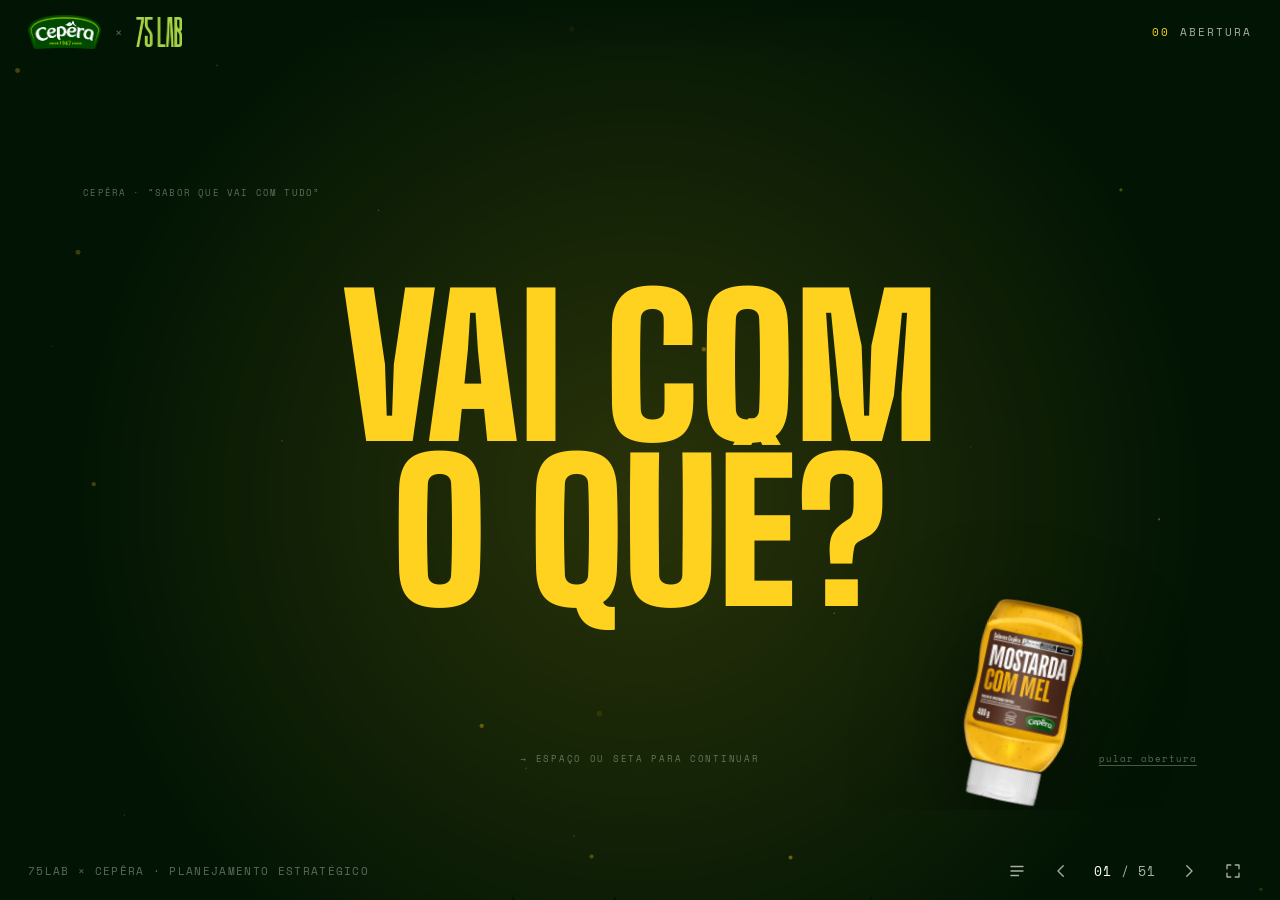
==== commit 188ba156: "Capa Cepêra: acento de À visível e logo 75LAB em verde nas telas amarelas Co-Authored-By: Claude Opu" ====
--- a/cepera/index.html
+++ b/cepera/index.html
@@ -27,7 +27,7 @@
   <a class="hud-logo" href="#/1" aria-label="Ir para o início">
     <img src="assets/brand/cep-logo.png" alt="Cepêra" width="73" height="34">
     <span class="hud-x">×</span>
-    <img class="lab" src="assets/brand/75lab-lime.png" alt="75 LAB" width="46" height="30">
+    <img class="lab" src="assets/brand/75lab-lime.png" alt="75 LAB" width="46" height="30"><img class="lab lab-g" src="assets/brand/75lab-green.png" alt="" aria-hidden="true" width="46" height="30">
   </a>
   <div class="hud-chapter" aria-live="polite"><b id="hudNum">00</b><span id="hudName">Abertura</span></div>
 </header>
--- a/cepera/css/style.css
+++ b/cepera/css/style.css
@@ -49,6 +49,9 @@
 .hud-chapter b{color:var(--yellow);font-weight:400}
 .hud-chapter span{transition:opacity .4s}
 body.on-yellow .hud{background:none}
+.hud-logo .lab-g{display:none}
+body.on-yellow:not(.flow) .hud-logo .lab{display:none}
+body.on-yellow:not(.flow) .hud-logo .lab-g{display:block}
 body.on-yellow .hud-chapter{color:rgba(0,74,0,.7)} body.on-yellow .hud-chapter b{color:var(--green)}
 body.on-yellow .hud-x{color:rgba(0,74,0,.55)}
 
@@ -281,7 +284,7 @@
 @keyframes seed{0%{opacity:0;transform:scale(0)}20%{opacity:.8;transform:scale(1)}100%{opacity:0;transform:translate(var(--dx),var(--dy)) scale(.4)}}
 
 /* S02 capa */
-.cover-title{font-family:var(--f-disp);font-weight:900;font-size:212px;line-height:.8;text-transform:uppercase;color:var(--green);position:relative;z-index:2}
+.cover-title{font-family:var(--f-disp);font-weight:900;font-size:200px;line-height:.92;text-transform:uppercase;color:var(--green);position:relative;z-index:2}
 .cover-title .ol{-webkit-text-stroke:3px var(--green);color:transparent}
 .cover-bottle{position:absolute;right:120px;top:90px;height:760px;z-index:1;filter:drop-shadow(0 50px 50px rgba(74,40,22,.35));animation:float 6s ease-in-out infinite}
 @keyframes float{0%,100%{transform:translateY(0) rotate(-4deg)}50%{transform:translateY(-14px) rotate(-2deg)}}
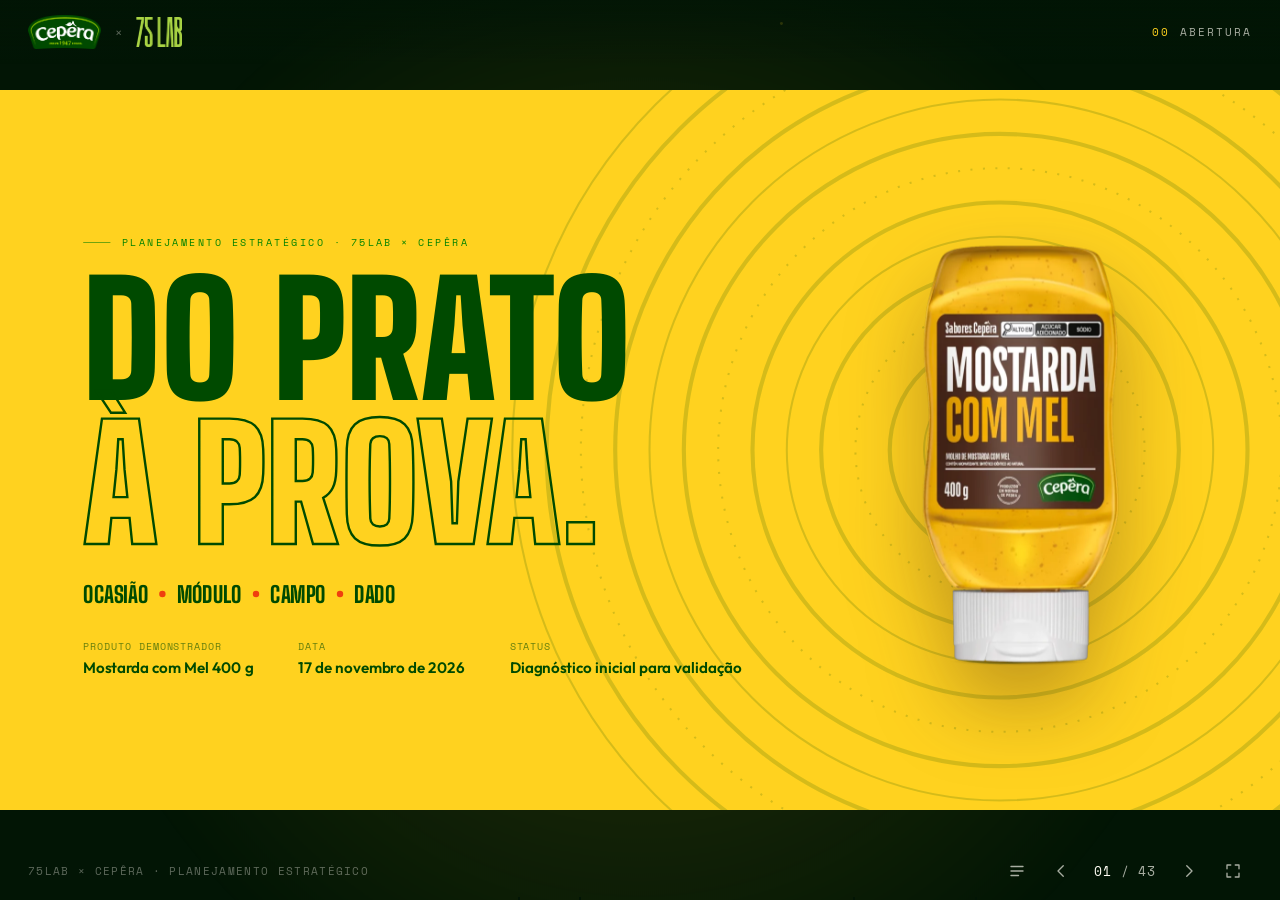
==== commit f6da5c56: "Cepêra: abertura e capa num só slide, 43 telas e modo apresentação em qualquer janela deitada - aber" ====
--- a/cepera/index.html
+++ b/cepera/index.html
@@ -35,34 +35,30 @@
 <main class="viewport" id="deck">
 <div class="stage" id="stage">
 
-<!-- =============================== ABERTURA =============================== -->
-<section class="slide" data-ch="0" data-title="Abertura" data-orb="50,55,1.2,rgba(255,210,31,.16)">
+<!-- =============================== ABERTURA + CAPA =============================== -->
+<section class="slide opening" data-ch="0" data-title="Abertura · Do prato à prova" data-opening data-orb="50,55,1.2,rgba(255,210,31,.16)">
   <p class="open-claim">CEPÊRA · “SABOR QUE VAI COM TUDO”</p>
   <div class="seeds" aria-hidden="true"></div>
-  <div class="open-stage" aria-label="Sabor que vai com tudo. Mas, na gôndola, o shopper tem segundos para entender: vai com o quê?">
+  <div class="open-stage" aria-hidden="true">
     <div class="open-line open-l1">Sabor que<br>vai com tudo.</div>
     <div class="open-line open-l2">Mas, diante da gôndola, o shopper tem segundos<br>para responder uma pergunta simples:</div>
     <div class="open-line open-l3">Vai com<br>o quê?</div>
   </div>
-  <img class="open-bottle" src="assets/images/cep-mostarda-com-mel-400g-sabores-cepera-1-768x1024.webp" alt="" aria-hidden="true">
-  <p class="open-hint">→ ESPAÇO OU SETA PARA CONTINUAR</p>
-  <button class="open-skip" data-go="2">pular abertura</button>
-</section>
-
-<!-- CAPA -->
-<section class="slide t-yellow" data-ch="0" data-title="Do prato à prova" data-tone="yellow" data-orb="80,30,1,rgba(239,63,15,.0)">
-  <img class="cover-rings" src="assets/brand/rings-green.svg" alt="" aria-hidden="true">
-  <div class="zoomwrap cover-bw a right" style="position:absolute;right:70px;top:100px;--d:4;overflow:visible;border-radius:0">
-    <img class="cover-bottle zoom" style="position:relative;right:auto;top:auto;height:700px" src="assets/images/cep-mostarda-com-mel-400g-sabores-cepera-1-768x1024.webp" alt="Embalagem Mostarda com Mel 400 g, Sabores Cepêra" data-caption="Mostarda com Mel 400 g · produto demonstrador proposto (fonte: cepera.com.br)">
-  </div>
-  <p class="kicker a up">Planejamento estratégico · 75LAB × Cepêra</p>
-  <h1 class="cover-title kt">Do prato<br><span class="ol">à prova.</span></h1>
-  <div class="cover-words a up" style="--d:6"><span>Ocasião</span><span>Módulo</span><span>Campo</span><span>Dado</span></div>
-  <div class="cover-meta a up" style="--d:8">
-    <div>Produto demonstrador<b>Mostarda com Mel 400 g</b></div>
-    <div>Data<b>17 de novembro de 2026</b></div>
-    <div>Status<b>Diagnóstico inicial para validação</b></div>
-  </div>
+  <div class="oc">
+    <div class="oc-bg" aria-hidden="true"><img class="cover-rings" src="assets/brand/rings-green.svg" alt=""></div>
+    <div class="oc-copy">
+      <p class="kicker oc-i" style="--o:0">Planejamento estratégico · 75LAB × Cepêra</p>
+      <h1 class="cover-title oc-i" style="--o:1">Do prato<br><span class="ol">à prova.</span></h1>
+      <div class="cover-words oc-i" style="--o:3"><span>Ocasião</span><span>Módulo</span><span>Campo</span><span>Dado</span></div>
+      <div class="cover-meta oc-i" style="--o:4">
+        <div>Produto demonstrador<b>Mostarda com Mel 400 g</b></div>
+        <div>Data<b>17 de novembro de 2026</b></div>
+        <div>Status<b>Diagnóstico inicial para validação</b></div>
+      </div>
+    </div>
+    <div class="oc-bottle oc-i" style="--o:2"><img class="zoom cover-bottle" src="assets/images/cep-mostarda-com-mel-400g-sabores-cepera-1-768x1024.webp" alt="Embalagem Mostarda com Mel 400 g, Sabores Cepêra" data-caption="Mostarda com Mel 400 g · produto demonstrador proposto (fonte: cepera.com.br)"></div>
+  </div>
+  <button class="open-skip" data-skip>pular abertura</button>
 </section>
 
 <!-- AGENDA -->
@@ -83,16 +79,7 @@
 </section>
 
 <!-- =============================== 01 LEITURA =============================== -->
-<section class="slide t-green" data-ch="1" data-title="Capítulo 01 · Leitura" data-chapter-open data-orb="70,50,1.3,rgba(255,210,31,.18)">
-  <div style="position:absolute;inset:0;display:flex;flex-direction:column;justify-content:center;padding:0 var(--pad)">
-    <p class="kicker a up">Capítulo 01</p>
-    <div class="num a blur" style="font-size:300px;color:var(--yellow);--d:1">01</div>
-    <h2 class="h1 kt" style="margin-top:10px">Leitura<br>do desafio</h2>
-    <p class="lead a up mt24" style="--d:8">Antes de propor peças, decupamos o pedido: o que foi dito, o que está por trás e o que ainda precisa ser descoberto.</p>
-  </div>
-</section>
-
-<section class="slide" data-ch="1" data-title="Dois desafios" data-orb="50,45,1,rgba(255,210,31,.14)">
+<section class="slide" data-ch="1" data-chapter-open data-title="Dois desafios" data-orb="50,45,1,rgba(255,210,31,.14)">
   <p class="kicker a up">01 · Leitura do desafio</p>
   <h2 class="h2 kt">Existem dois desafios neste projeto — <em>e só um deles está escrito no briefing.</em></h2>
   <div class="duo">
@@ -215,16 +202,7 @@
 </section>
 
 <!-- =============================== 02 CONTEXTO =============================== -->
-<section class="slide t-green" data-ch="2" data-title="Capítulo 02 · Contexto" data-chapter-open data-orb="30,50,1.3,rgba(255,210,31,.18)">
-  <div style="position:absolute;inset:0;display:flex;flex-direction:column;justify-content:center;padding:0 var(--pad)">
-    <p class="kicker a up">Capítulo 02</p>
-    <div class="num a blur" style="font-size:300px;color:var(--yellow);--d:1">02</div>
-    <h2 class="h1 kt" style="margin-top:10px">Marca, mercado<br>e shopper</h2>
-    <p class="lead a up mt24" style="--d:8">Onde a Cepêra está, onde a categoria acontece e como o shopper decide.</p>
-  </div>
-</section>
-
-<section class="slide" data-ch="2" data-title="Contexto de marca" data-orb="25,50,1.1,rgba(0,130,0,.35)">
+<section class="slide" data-ch="2" data-chapter-open data-title="Contexto de marca" data-orb="25,50,1.1,rgba(0,130,0,.35)">
   <p class="kicker a up">02 · Contexto de marca</p>
   <h2 class="h2 kt">A Cepêra já diz que vai com tudo. <em>No PDV, o shopper precisa ver com o quê.</em></h2>
   <div class="brand-wrap">
@@ -501,16 +479,7 @@
 </section>
 
 <!-- =============================== 03 VIRADA =============================== -->
-<section class="slide t-green" data-ch="3" data-title="Capítulo 03 · Virada" data-chapter-open data-orb="70,40,1.3,rgba(255,210,31,.2)">
-  <div style="position:absolute;inset:0;display:flex;flex-direction:column;justify-content:center;padding:0 var(--pad)">
-    <p class="kicker a up">Capítulo 03</p>
-    <div class="num a blur" style="font-size:300px;color:var(--yellow);--d:1">03</div>
-    <h2 class="h1 kt" style="margin-top:10px">Insight, tensão<br>e oportunidade</h2>
-    <p class="lead a up mt24" style="--d:8">O momento em que o pedido deixa de ser uma lista de peças e passa a ser um problema de negócio.</p>
-  </div>
-</section>
-
-<section class="slide" data-ch="3" data-title="Principais insights" data-orb="45,70,1.2,rgba(255,210,31,.18)">
+<section class="slide" data-ch="3" data-chapter-open data-title="Principais insights" data-orb="45,70,1.2,rgba(255,210,31,.18)">
   <p class="kicker a up">03 · Principais insights</p>
   <h2 class="h2 kt">Sete insights. <em>Três deles mudam o projeto.</em></h2>
   <div class="ins">
@@ -525,39 +494,33 @@
   <p class="src nb a up" style="--d:10">Proposições estratégicas derivadas da pesquisa, sujeitas à validação. Insights 2, 3 e 5 conectam a marca à compra e a criação à entrega operacional.</p>
 </section>
 
-<section class="slide" data-ch="3" data-title="Tensão central" data-orb="50,50,1.2,rgba(239,63,15,.16)">
-  <p class="kicker a up">03 · Tensão central</p>
-  <h2 class="h2 kt">Desejo e realidade puxam em direções opostas <em>em três pontos.</em></h2>
-  <div class="tension">
+<section class="slide" data-ch="3" data-title="Tensão e oportunidade" data-orb="50,50,1.2,rgba(239,63,15,.14)">
+  <p class="kicker a up">03 · Tensão central e oportunidade</p>
+  <h2 class="h2 kt">A marca quer estar em mais ocasiões, <em>mas a promessa precisa caber no espaço, na decisão e na rotina de cada loja.</em></h2>
+  <div class="tens-grid">
+    <div class="tension">
     <div class="tn a up" style="--d:2"><h5>Escolha</h5><div class="side want" style="--tx:-6px"><small>Desejo</small>Variar o sabor com facilidade.</div><div class="side real" style="--tx:6px"><small>Realidade a investigar</small>Aplicações podem não ficar claras na exposição.</div></div>
     <div class="tn a up" style="--d:4"><h5>Escala</h5><div class="side want" style="--tx:-6px;--d:1"><small>Desejo</small>Presença consistente em muitas lojas.</div><div class="side real" style="--tx:6px;--d:1"><small>Realidade a investigar</small>Espaços, mix e operações variam.</div></div>
     <div class="tn a up" style="--d:6"><h5>Controle</h5><div class="side want" style="--tx:-6px;--d:2"><small>Desejo</small>Saber se o investimento está funcionando.</div><div class="side real" style="--tx:6px;--d:2"><small>Realidade a investigar</small>Entrega, instalação e uso nem sempre têm evidências conectadas.</div></div>
   </div>
-  <p class="tension-main a up" style="--d:9">A marca quer estar em mais ocasiões, mas essa promessa precisa caber <em>no espaço, na decisão do shopper e na rotina de cada loja.</em></p>
-</section>
-
-<section class="slide t-yellow" data-ch="3" data-title="Oportunidade" data-tone="yellow" data-orb="50,50,1,rgba(0,0,0,0)">
-  <p class="kicker a up">03 · Oportunidade · Como podemos…</p>
-  <p class="hmw kt">Como podemos fazer a Mostarda com Mel entrar <span class="hl">numa refeição que o shopper já pretende preparar</span>, com uma exposição que caiba na loja e uma operação que permita <span class="hl">verificar e melhorar</span> sua execução?</p>
-  <div class="opp-links">
+  
+    <div class="hmw-box a up" style="--d:8">
+      <p class="lbl">Como podemos…</p>
+      <p class="hmw">Como podemos fazer a Mostarda com Mel entrar <span class="hl">numa refeição que o shopper já pretende preparar</span>, com uma exposição que caiba na loja e uma operação que permita <span class="hl">verificar e melhorar</span> sua execução?</p>
+      <div class="opp-links">
     <div class="a up" style="--d:8"><b>Problema</b><span>Versatilidade não necessariamente percebida no momento da escolha.</span></div>
     <div class="a up" style="--d:9"><b>Comportamento</b><span>Necessidade de resolver refeições.</span></div>
     <div class="a up" style="--d:10"><b>Negócio</b><span>Testar vendas e eficiência de execução.</span></div>
     <div class="a up" style="--d:11"><b>Marca</b><span>Aplicação prática de “Vai com Tudo”.</span></div>
   </div>
-</section>
+    </div>
+  </div>
+</section>
+
+
 
 <!-- =============================== 04 SOLUÇÃO =============================== -->
-<section class="slide t-green" data-ch="4" data-title="Capítulo 04 · Solução" data-chapter-open data-orb="30,40,1.3,rgba(255,210,31,.2)">
-  <div style="position:absolute;inset:0;display:flex;flex-direction:column;justify-content:center;padding:0 var(--pad)">
-    <p class="kicker a up">Capítulo 04</p>
-    <div class="num a blur" style="font-size:300px;color:var(--yellow);--d:1">04</div>
-    <h2 class="h1 kt" style="margin-top:10px">Estratégia<br>e solução</h2>
-    <p class="lead a up mt24" style="--d:8">Do princípio estratégico ao conceito, ao sistema físico e ao dado de campo.</p>
-  </div>
-</section>
-
-<section class="slide" data-ch="4" data-title="Estratégia" data-orb="80,30,1.1,rgba(255,210,31,.18)">
+<section class="slide" data-ch="4" data-chapter-open data-title="Estratégia" data-orb="80,30,1.1,rgba(255,210,31,.18)">
   <p class="kicker a up">04 · Estratégia</p>
   <h2 class="h2 kt">De vitrine de competências <em>para prova de um ciclo comercial completo.</em></h2>
   <div class="dpa">
@@ -623,7 +586,7 @@
 
 <section class="slide" data-ch="4" data-title="Ecossistema de soluções" data-orb="50,50,1.3,rgba(255,210,31,.2)">
   <p class="kicker a up">04 · Ecossistema de soluções</p>
-  <h2 class="h2 kt">Um herói, sete apoios e três escalas: <em>um sistema, não uma peça.</em></h2>
+  <h2 class="h2 kt">Um herói e sete apoios: <em>um sistema, não uma peça.</em></h2>
   <div class="eco">
     <svg viewBox="0 0 1392 640" aria-hidden="true">
       <ellipse cx="696" cy="330" rx="520" ry="255" fill="none" stroke="rgba(254,245,168,.08)"/>
@@ -640,7 +603,7 @@
     <div class="eco-s a up" style="left:172px;top:360px;--d:9"><i class="ic" data-i="doc"></i><b>Guia de montagem</b><small>e abastecimento: reduzir erros</small></div>
     <div class="eco-s a up" style="left:292px;top:140px;--d:10"><i class="ic" data-i="check"></i><b>Checklist de campo</b><small>verificar e abrir correções</small></div>
     <span class="eco-tag a up" style="left:20px;top:10px;--d:3">Support · decisão e manutenção</span>
-    <span class="eco-tag a up" style="right:20px;bottom:0;--d:11">Scale · A Experiência · B Presença · C Essencial →</span>
+    <span class="eco-tag a up" style="right:20px;top:10px;--d:11">Scale · A Experiência · B Presença · C Essencial →</span>
   </div>
 </section>
 
@@ -756,15 +719,7 @@
 </section>
 
 <!-- =============================== RASTREAMENTO =============================== -->
-<section class="slide t-green" data-ch="5" data-title="Plano de Rastreamento 75LAB" data-chapter-open data-orb="60,50,1.3,rgba(191,238,77,.2)">
-  <div style="position:absolute;inset:0;display:flex;flex-direction:column;justify-content:center;padding:0 var(--pad)">
-    <p class="kicker lime-k a up">Plano de Rastreamento 75LAB</p>
-    <h2 class="h1 kt" style="font-size:180px">Da peça<br><em style="color:var(--lime)">ao dado.</em></h2>
-    <p class="lead a up mt24" style="--d:8">Uma visão de PDV mensurável e rastreável — sem prometer tecnologia que não esteja disponível.</p>
-  </div>
-</section>
-
-<section class="slide" data-ch="5" data-title="Fluxo do rastreamento" data-orb="50,40,1.2,rgba(191,238,77,.14)" data-flow>
+<section class="slide" data-ch="5" data-chapter-open data-title="Fluxo do rastreamento" data-orb="50,40,1.2,rgba(191,238,77,.14)" data-flow>
   <p class="kicker lime-k a up">Plano de Rastreamento 75LAB · fluxo</p>
   <h2 class="h2 kt">Cada ativo de PDV gera um rastro. <em style="color:var(--lime)">O valor está em transformá-lo em decisão.</em></h2>
   <div class="trk">
@@ -886,16 +841,7 @@
 </section>
 
 <!-- =============================== 05 EXECUÇÃO =============================== -->
-<section class="slide t-green" data-ch="6" data-title="Capítulo 05 · Execução" data-chapter-open data-orb="40,50,1.3,rgba(255,210,31,.2)">
-  <div style="position:absolute;inset:0;display:flex;flex-direction:column;justify-content:center;padding:0 var(--pad)">
-    <p class="kicker a up">Capítulo 05</p>
-    <div class="num a blur" style="font-size:300px;color:var(--yellow);--d:1">05</div>
-    <h2 class="h1 kt" style="margin-top:10px">Execução<br>e próximos passos</h2>
-    <p class="lead a up mt24" style="--d:8">Benefícios, entregáveis, indicadores, riscos, cronograma e a decisão que pedimos hoje.</p>
-  </div>
-</section>
-
-<section class="slide" data-ch="6" data-title="Benefícios conectados" data-orb="50,50,1.3,rgba(255,210,31,.16)">
+<section class="slide" data-ch="6" data-chapter-open data-title="Benefícios conectados" data-orb="50,50,1.3,rgba(255,210,31,.16)">
   <p class="kicker a up">05 · Benefícios</p>
   <h2 class="h2 kt">Cada benefício alimenta o próximo: <em>do prato do shopper à decisão da Cepêra.</em></h2>
   <div class="ben">
--- a/cepera/css/style.css
+++ b/cepera/css/style.css
@@ -123,7 +123,7 @@
 .kicker::before{content:"";width:34px;height:1px;background:currentColor;opacity:.7}
 .t-yellow .kicker,.t-cream .kicker{color:var(--green-l)}
 .h1{font-family:var(--f-disp);font-weight:900;font-size:150px;line-height:.86;letter-spacing:-.005em;text-transform:uppercase}
-.h2{font-family:var(--f-disp);font-weight:800;font-size:66px;line-height:.95;text-transform:uppercase;max-width:1220px;letter-spacing:.002em}
+.h2{font-family:var(--f-disp);font-weight:800;font-size:54px;line-height:.98;text-transform:uppercase;max-width:1300px;letter-spacing:.002em}
 .h2 em,.h1 em{font-style:normal;color:var(--yellow)}
 .t-yellow .h2 em,.t-yellow .h1 em,.t-cream .h2 em{color:var(--orange)}
 .h3{font-family:var(--f-disp);font-weight:800;font-size:34px;line-height:1;text-transform:uppercase;letter-spacing:.01em}
@@ -257,44 +257,57 @@
    TELAS ESPECÍFICAS
    ========================================================= */
 
-/* S01 abertura */
-.open-stage{position:absolute;inset:0;display:grid;place-items:center;text-align:center}
-.open-line{position:absolute;left:0;right:0;font-family:var(--f-disp);font-weight:900;text-transform:uppercase;line-height:.86;opacity:0}
-.open-l1{font-size:178px;color:var(--cream)}
-.open-l2{font-size:64px;color:var(--muted);font-weight:700;letter-spacing:.02em}
-.open-l3{font-size:240px;color:var(--yellow)}
-.is-in .open-l1{animation:seq1 7.5s var(--ease) .4s both}
-.is-in .open-l2{animation:seq2 7.5s var(--ease) .4s both}
-.is-in .open-l3{animation:seq3 7.5s var(--ease) .4s both}
-@keyframes seq1{0%{opacity:0;transform:scale(1.25);filter:blur(20px);letter-spacing:.2em}10%{opacity:1;transform:none;filter:blur(0);letter-spacing:0}30%{opacity:1;transform:translateY(0)}40%,100%{opacity:.0;transform:translateY(-120px) scale(.9);filter:blur(8px)}}
-@keyframes seq2{0%,36%{opacity:0;transform:translateY(40px)}46%,62%{opacity:1;transform:none}70%,100%{opacity:0;transform:translateY(-60px)}}
-@keyframes seq3{0%,64%{opacity:0;transform:scale(.6);filter:blur(24px)}76%,100%{opacity:1;transform:none;filter:blur(0)}}
-.open-bottle{position:absolute;width:230px;left:50%;bottom:-20px;margin-left:360px;opacity:0;filter:drop-shadow(0 40px 60px rgba(0,0,0,.5))}
-.is-in .open-bottle{animation:bottle 7.5s var(--ease) .4s both}
-@keyframes bottle{0%,66%{opacity:0;transform:translateY(240px) rotate(4deg)}84%,100%{opacity:1;transform:translateY(0) rotate(12deg)}}
-.open-hint{position:absolute;bottom:56px;left:50%;transform:translateX(-50%);font-family:var(--f-mono);font-size:11px;letter-spacing:.24em;color:var(--faint);opacity:0}
-.is-in .open-hint{animation:fadein 1s 7.6s both}
-@keyframes fadein{to{opacity:1}}
-.open-skip{position:absolute;right:var(--pad);bottom:56px;font-family:var(--f-mono);font-size:11px;letter-spacing:.16em;color:var(--faint);text-decoration:underline;text-underline-offset:4px;z-index:3}
+/* S01 abertura → capa (um só slide) */
+.open-stage{position:absolute;inset:0;display:grid;place-items:center;text-align:center;pointer-events:none}
+.open-line{position:absolute;left:0;right:0;font-family:var(--f-disp);font-weight:900;text-transform:uppercase;line-height:.92;opacity:0}
+.open-l1{font-size:170px;color:var(--cream)}
+.open-l2{font-size:56px;color:var(--muted);font-weight:700;letter-spacing:.02em;line-height:1.05}
+.open-l3{font-size:230px;color:var(--yellow)}
+.is-in .open-l1{animation:seq1 7.4s var(--ease) .3s both}
+.is-in .open-l2{animation:seq2 7.4s var(--ease) .3s both}
+.is-in .open-l3{animation:seq3 7.4s var(--ease) .3s both}
+@keyframes seq1{0%{opacity:0;transform:scale(1.2);filter:blur(20px)}11%{opacity:1;transform:none;filter:blur(0)}30%{opacity:1;transform:none}38%,100%{opacity:0;transform:translateY(-110px) scale(.92);filter:blur(8px)}}
+@keyframes seq2{0%,36%{opacity:0;transform:translateY(40px)}45%,60%{opacity:1;transform:none}68%,100%{opacity:0;transform:translateY(-60px)}}
+@keyframes seq3{0%,64%{opacity:0;transform:scale(.6);filter:blur(24px)}74%,90%{opacity:1;transform:none;filter:blur(0)}100%{opacity:0;transform:scale(1.15);filter:blur(10px)}}
 .open-claim{position:absolute;top:120px;left:var(--pad);font-family:var(--f-mono);font-size:11px;letter-spacing:.18em;color:var(--faint);opacity:0}
-.is-in .open-claim{animation:fadein 1s 1.2s both}
+.is-in .open-claim{animation:claim 7.4s .3s both}
+@keyframes claim{0%,10%{opacity:0}16%,88%{opacity:1}100%{opacity:0}}
+.open-skip{position:absolute;right:var(--pad);bottom:62px;font-family:var(--f-mono);font-size:11px;letter-spacing:.16em;color:var(--faint);text-decoration:underline;text-underline-offset:4px;z-index:6}
+.is-in .open-skip{animation:skipout .4s 7.5s both}
+@keyframes skipout{to{opacity:0;visibility:hidden}}
 .seeds{position:absolute;inset:0;pointer-events:none}
 .seeds i{position:absolute;width:var(--s);height:var(--s);border-radius:50%;background:var(--yellow);opacity:0;left:var(--x);top:var(--y)}
 .is-in .seeds i{animation:seed 7.5s var(--ease) both;animation-delay:var(--t)}
 @keyframes seed{0%{opacity:0;transform:scale(0)}20%{opacity:.8;transform:scale(1)}100%{opacity:0;transform:translate(var(--dx),var(--dy)) scale(.4)}}
 
-/* S02 capa */
-.cover-title{font-family:var(--f-disp);font-weight:900;font-size:200px;line-height:.92;text-transform:uppercase;color:var(--green);position:relative;z-index:2}
+/* capa que nasce no fim da abertura */
+.oc{position:absolute;inset:0;display:grid;grid-template-columns:1fr 440px;align-items:center;gap:40px;padding:110px var(--pad) 96px;pointer-events:none}
+.oc-bg{position:absolute;inset:0;background:var(--yellow);clip-path:circle(0% at 76% 52%);overflow:hidden}
+.oc-bg .cover-rings{position:absolute;right:-300px;top:-200px;width:1300px;opacity:.16;animation:spin 90s linear infinite}
+.is-in .oc-bg{animation:ocbg 1.3s var(--ease-io) 7.5s both}
+@keyframes ocbg{to{clip-path:circle(150% at 76% 52%)}}
+.oc-copy,.oc-bottle{position:relative;z-index:2}
+.oc-i{opacity:0;transform:translateY(30px)}
+.is-in .oc-i{animation:ocin 1s var(--ease) both;animation-delay:calc(8.3s + var(--o) * 140ms)}
+@keyframes ocin{to{opacity:1;transform:none}}
+.is-in .oc{pointer-events:auto;transition:visibility 0s 8.3s}
+.oc .kicker{color:var(--green-l)}
+.cover-title{font-family:var(--f-disp);font-weight:900;font-size:196px;line-height:.92;text-transform:uppercase;color:var(--green);margin:0}
 .cover-title .ol{-webkit-text-stroke:3px var(--green);color:transparent}
-.cover-bottle{position:absolute;right:120px;top:90px;height:760px;z-index:1;filter:drop-shadow(0 50px 50px rgba(74,40,22,.35));animation:float 6s ease-in-out infinite}
+.oc-bottle{display:flex;justify-content:center}
+.cover-bottle{height:640px;width:auto;filter:drop-shadow(0 50px 50px rgba(74,40,22,.35));animation:float 6s ease-in-out infinite}
 @keyframes float{0%,100%{transform:translateY(0) rotate(-4deg)}50%{transform:translateY(-14px) rotate(-2deg)}}
-.cover-rings{position:absolute;right:-300px;top:-200px;width:1300px;opacity:.16;animation:spin 90s linear infinite}
-.cover-meta{display:flex;gap:56px;margin-top:44px}
+.cover-meta{display:flex;gap:56px;margin-top:40px}
 .cover-meta div{font-family:var(--f-mono);font-size:12px;letter-spacing:.14em;text-transform:uppercase;color:rgba(0,74,0,.6)}
 .cover-meta b{display:block;font-family:var(--f-text);font-size:19px;letter-spacing:0;text-transform:none;color:var(--green);font-weight:600;margin-top:6px}
-.cover-words{display:flex;gap:14px;margin-top:34px;flex-wrap:wrap}
+.cover-words{display:flex;gap:14px;margin-top:30px;flex-wrap:wrap}
 .cover-words span{font-family:var(--f-disp);font-weight:800;font-size:28px;text-transform:uppercase;color:var(--green);display:flex;align-items:center;gap:14px}
 .cover-words span+span::before{content:"";width:8px;height:8px;border-radius:50%;background:var(--orange)}
+/* pular / estado final */
+.opening.done .open-line,.opening.done .open-claim,.opening.done .seeds,.opening.done .open-skip{display:none}
+.opening.done .oc-bg{animation:none;clip-path:circle(150% at 76% 52%)}
+.opening.done .oc-i{animation:ocin .7s var(--ease) both;animation-delay:calc(var(--o) * 90ms)}
+.opening.done .oc{pointer-events:auto}
 
 /* agenda */
 .agenda{position:relative;margin-top:56px;height:520px}
@@ -520,6 +533,20 @@
 .tension-main{margin-top:40px;font-family:var(--f-disp);font-weight:800;font-size:46px;line-height:1.02;text-transform:uppercase;max-width:1300px}
 .tension-main em{font-style:normal;color:var(--yellow)}
 
+/* tensão + oportunidade */
+.tens-grid{display:grid;grid-template-columns:1.05fr 1fr;gap:44px;margin-top:30px;align-items:start}
+.tens-grid .tension{margin-top:0;gap:14px}
+.tens-grid .tn{grid-template-columns:120px 1fr 1fr}
+.tens-grid .tn h5{font-size:30px}
+.tens-grid .tn .side{font-size:15px;padding:14px 18px}
+.hmw-box{padding:28px 30px;border-radius:24px;background:var(--yellow);color:var(--green)}
+.hmw-box .lbl{color:rgba(0,74,0,.65)}
+.hmw-box .hmw{font-size:38px;margin-top:10px}
+.hmw-box .opp-links{grid-template-columns:1fr 1fr;margin-top:22px}
+.hmw-box .opp-links div{padding:14px 18px 0 0}
+.hmw-box .opp-links span{font-size:15px}
+body.flow .tens-grid{grid-template-columns:1fr}
+body.flow .hmw-box .hmw{font-size:28px}
 /* oportunidade / HMW */
 .hmw{font-family:var(--f-disp);font-weight:800;font-size:84px;line-height:.94;text-transform:uppercase;max-width:1340px}
 .hmw .hl{background:linear-gradient(transparent 62%,rgba(239,63,15,.9) 62%,rgba(239,63,15,.9) 92%,transparent 92%);background-size:0 100%;background-repeat:no-repeat;transition:background-size 1.2s var(--ease) 1.4s}
@@ -574,7 +601,7 @@
 .rv-copy{padding-left:var(--pad);position:relative;z-index:3}
 .rv-big{font-family:var(--f-disp);font-weight:900;font-size:168px;line-height:.82;text-transform:uppercase;color:var(--green)}
 .rv-rot{position:relative;height:120px;margin-top:30px;overflow:hidden;max-width:640px}
-.rv-rot span{position:absolute;left:0;top:0;width:100%;font-family:var(--f-disp);font-weight:800;font-size:46px;line-height:1;text-transform:uppercase;color:var(--orange);opacity:0;transform:translateY(60px)}
+.rv-rot span{position:absolute;left:0;top:0;width:100%;font-family:var(--f-disp);font-weight:800;font-size:38px;line-height:1;text-transform:uppercase;color:var(--orange);opacity:0;transform:translateY(60px)}
 .rv-rot span.on{opacity:1;transform:none;transition:all .8s var(--ease)}
 .rv-rot span.off{opacity:0;transform:translateY(-60px);transition:all .6s var(--ease)}
 .rv-visual{position:relative;height:100%}
@@ -589,7 +616,7 @@
 .rv-note{position:absolute;left:var(--pad);bottom:66px;z-index:4}
 
 /* ecossistema hero/support/scale */
-.eco{position:relative;height:640px;margin-top:-20px}
+.eco{position:relative;height:640px;margin-top:-6px;transform:scale(.92);transform-origin:50% 0}
 .eco > svg{position:absolute;inset:0;overflow:visible}
 .eco-hero{position:absolute;left:50%;top:50%;width:300px;height:300px;margin:-150px 0 0 -150px;border-radius:50%;background:radial-gradient(circle,var(--yellow) 0,#f5b900 100%);color:var(--green);display:flex;flex-direction:column;align-items:center;justify-content:center;text-align:center;padding:30px;box-shadow:0 0 0 18px rgba(255,210,31,.08),0 0 0 40px rgba(255,210,31,.04)}
 .eco-hero small{font-family:var(--f-mono);font-size:10.5px;letter-spacing:.18em;text-transform:uppercase}
@@ -845,9 +872,9 @@
 /* encerramento */
 .close-stage{position:absolute;inset:0;display:flex;flex-direction:column;justify-content:center;padding:0 var(--pad)}
 .close-l{font-family:var(--f-disp);font-weight:900;text-transform:uppercase;line-height:.86}
-.close-l.a1{font-size:90px;color:var(--faint)}
-.close-l.a2{font-size:150px;color:var(--cream)}
-.close-l.a3{font-size:150px;color:var(--yellow)}
+.close-l.a1{font-size:72px;color:var(--faint)}
+.close-l.a2{font-size:120px;color:var(--cream)}
+.close-l.a3{font-size:120px;color:var(--yellow)}
 .close-sign{margin-top:44px;display:flex;gap:40px;align-items:center;font-family:var(--f-mono);font-size:12px;letter-spacing:.16em;color:var(--muted);text-transform:uppercase}
 .close-sign span{display:flex;gap:10px;align-items:center}
 .close-sign i{width:10px;height:10px;border-radius:50%}
@@ -900,14 +927,11 @@
   body.flow .g2,body.flow .g3,body.flow .g4,body.flow .g5,body.flow .g6,body.flow .g7{grid-template-columns:1fr}
   body.flow .row{flex-direction:column}
 
-  body.flow .open-stage{position:relative;min-height:80svh}
-  body.flow .open-l1{font-size:64px} body.flow .open-l2{font-size:26px} body.flow .open-l3{font-size:92px}
-  body.flow .open-bottle{width:150px;margin-left:40px}
-  body.flow .open-claim{left:18px;top:96px}
-  body.flow .open-skip{display:none}
-  body.flow .cover-title{font-size:96px}
-  body.flow .cover-bw{position:relative!important;right:auto!important;top:auto!important;margin:24px auto 0;width:max-content}
-  body.flow .cover-bottle{height:300px!important}
+  body.flow .opening{padding:0;min-height:auto}
+  body.flow .oc{position:relative;display:flex;flex-direction:column;align-items:flex-start;padding:96px 18px 48px;gap:24px}
+  body.flow .cover-title{font-size:84px}
+  body.flow .cover-bottle{height:300px}
+  body.flow .oc-bottle{align-self:center}
   body.flow .cover-meta{flex-direction:column;gap:16px;margin-top:24px}
   body.flow .cover-words span{font-size:20px}
   body.flow .agenda{height:auto;display:grid;gap:26px}
@@ -1046,8 +1070,8 @@
 @media (prefers-reduced-motion:reduce){
   *,*::before,*::after{animation-duration:.01ms!important;animation-iteration-count:1!important;transition-duration:.01ms!important;transition-delay:0ms!important}
   .bg-grain,.bg-rings{display:none}
-  .open-line,.open-bottle{animation:none!important}
-  .open-l1,.open-l2{display:none} .open-l3,.open-bottle,.open-hint{opacity:1}
+  .open-line,.open-claim,.seeds,.open-skip{display:none!important}
+  .oc-bg{clip-path:none!important} .oc-i{opacity:1!important;transform:none!important} .oc{pointer-events:auto}
 }
 body.lite .bg-grain,body.lite .bg-rings{display:none}
 body.lite .slide.is-active,body.lite .slide.is-leaving{filter:none!important}
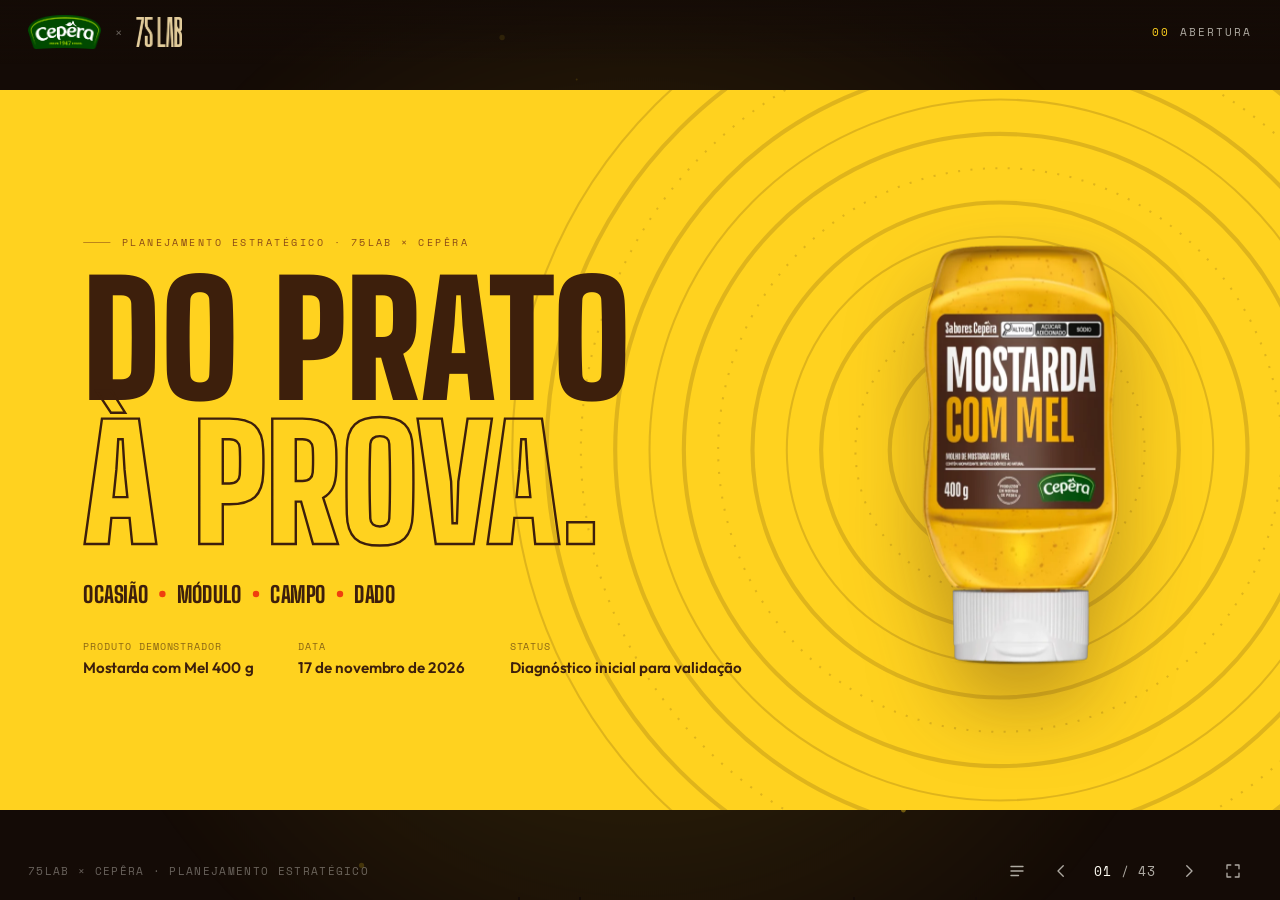
==== commit 007a5f62: "Cepêra: paleta sem verde (marrom do rótulo + amarelo mostarda) Fundo, textos sobre amarelo, logos, g" ====
--- a/cepera/index.html
+++ b/cepera/index.html
@@ -6,7 +6,7 @@
 <title>Do prato à prova · 75LAB × Cepêra</title>
 <meta name="description" content="Planejamento estratégico 75LAB para a Cepêra: ocasião de consumo, exposição modular, execução de campo e mensuração, com Mostarda com Mel 400 g como produto demonstrador.">
 <meta name="author" content="75 LAB">
-<meta name="theme-color" content="#021505">
+<meta name="theme-color" content="#140b06">
 <meta property="og:title" content="Do prato à prova · 75LAB × Cepêra">
 <meta property="og:description" content="Uma ocasião clara para o produto. Uma rotina verificável para a loja.">
 <meta property="og:image" content="assets/images/conceito-testeira.jpg">
@@ -202,7 +202,7 @@
 </section>
 
 <!-- =============================== 02 CONTEXTO =============================== -->
-<section class="slide" data-ch="2" data-chapter-open data-title="Contexto de marca" data-orb="25,50,1.1,rgba(0,130,0,.35)">
+<section class="slide" data-ch="2" data-chapter-open data-title="Contexto de marca" data-orb="25,50,1.1,rgba(138,74,23,.35)">
   <p class="kicker a up">02 · Contexto de marca</p>
   <h2 class="h2 kt">A Cepêra já diz que vai com tudo. <em>No PDV, o shopper precisa ver com o quê.</em></h2>
   <div class="brand-wrap">
@@ -365,7 +365,7 @@
   <p class="src a up" style="--d:12">Zaffari (listagem Hemmer) · Pressroom Heinz · hellmanns.com.br/receitas · predilecta.com.br · consultas em novembro de 2026.</p>
 </section>
 
-<section class="slide" data-ch="2" data-title="Concorrência pela contratação" data-orb="30,60,1,rgba(191,238,77,.12)">
+<section class="slide" data-ch="2" data-title="Concorrência pela contratação" data-orb="30,60,1,rgba(255,231,176,.12)">
   <p class="kicker a up">02 · Concorrência pela contratação</p>
   <h2 class="h2 kt">Ter um aplicativo não diferencia. <em>Fechar o ciclo entre dado, correção e criação, sim.</em></h2>
   <div class="row" style="margin-top:6px;gap:70px;align-items:center">
@@ -465,7 +465,7 @@
   </div>
 </section>
 
-<section class="slide" data-ch="2" data-title="Tendências aplicáveis" data-orb="70,60,1.1,rgba(191,238,77,.12)">
+<section class="slide" data-ch="2" data-title="Tendências aplicáveis" data-orb="70,60,1.1,rgba(255,231,176,.12)">
   <p class="kicker a up">02 · Tendências com relação real com o desafio</p>
   <h2 class="h2 kt">Quatro movimentos que já acontecem — <em>cada um com uma aplicação e um limite.</em></h2>
   <div class="trends">
@@ -641,10 +641,10 @@
   <h2 class="h2 kt">O canal indica o contexto. <em>O cluster define a intensidade.</em></h2>
   <div class="clus">
     <div class="cl a up" style="--d:2"><div class="vis"><span class="lt">A</span>
-      <svg viewBox="0 0 160 260" aria-hidden="true"><rect x="26" y="56" width="108" height="196" rx="4" fill="#0a4f10" stroke="var(--yellow)"/><rect x="18" y="8" width="124" height="52" rx="4" fill="var(--yellow)"/><g fill="var(--cream)" opacity=".85"><rect x="36" y="80" width="88" height="4"/><rect x="36" y="124" width="88" height="4"/><rect x="36" y="168" width="88" height="4"/><rect x="36" y="212" width="88" height="4"/></g><g fill="var(--yellow)"><circle cx="48" cy="72" r="6"/><circle cx="66" cy="72" r="6"/><circle cx="84" cy="72" r="6"/><circle cx="102" cy="72" r="6"/><circle cx="48" cy="116" r="6"/><circle cx="66" cy="116" r="6"/><circle cx="84" cy="116" r="6"/><circle cx="102" cy="116" r="6"/><circle cx="48" cy="160" r="6"/><circle cx="66" cy="160" r="6"/><circle cx="84" cy="160" r="6"/></g><path class="m-bob" d="M140 120 l14 -8 v40 l-14 -8z" fill="var(--orange)"/></svg></div>
+      <svg viewBox="0 0 160 260" aria-hidden="true"><rect x="26" y="56" width="108" height="196" rx="4" fill="#4a2816" stroke="var(--yellow)"/><rect x="18" y="8" width="124" height="52" rx="4" fill="var(--yellow)"/><g fill="var(--cream)" opacity=".85"><rect x="36" y="80" width="88" height="4"/><rect x="36" y="124" width="88" height="4"/><rect x="36" y="168" width="88" height="4"/><rect x="36" y="212" width="88" height="4"/></g><g fill="var(--yellow)"><circle cx="48" cy="72" r="6"/><circle cx="66" cy="72" r="6"/><circle cx="84" cy="72" r="6"/><circle cx="102" cy="72" r="6"/><circle cx="48" cy="116" r="6"/><circle cx="66" cy="116" r="6"/><circle cx="84" cy="116" r="6"/><circle cx="102" cy="116" r="6"/><circle cx="48" cy="160" r="6"/><circle cx="66" cy="160" r="6"/><circle cx="84" cy="160" r="6"/></g><path class="m-bob" d="M140 120 l14 -8 v40 l-14 -8z" fill="var(--orange)"/></svg></div>
       <h5>A · Experiência</h5><dl><dt>Onde</dt><dd>Lojas com espaço e operação disponíveis.</dd><dt>Critérios</dt><dd>Potencial, área autorizada, abastecimento e atendimento.</dd><dt>Solução</dt><dd>Módulo de chão, comunicação de ocasião e degustação em períodos definidos.</dd></dl></div>
     <div class="cl a up" style="--d:3"><div class="vis"><span class="lt">B</span>
-      <svg viewBox="0 0 160 200" aria-hidden="true"><rect x="40" y="56" width="80" height="140" rx="4" fill="#0a4f10" stroke="var(--yellow)"/><rect x="40" y="18" width="80" height="40" rx="4" fill="var(--yellow)"/><g fill="var(--cream)" opacity=".85"><rect x="48" y="96" width="64" height="4"/><rect x="48" y="140" width="64" height="4"/></g><g fill="var(--yellow)"><circle cx="58" cy="88" r="6"/><circle cx="76" cy="88" r="6"/><circle cx="94" cy="88" r="6"/><circle cx="58" cy="132" r="6"/><circle cx="76" cy="132" r="6"/><circle cx="94" cy="132" r="6"/></g></svg></div>
+      <svg viewBox="0 0 160 200" aria-hidden="true"><rect x="40" y="56" width="80" height="140" rx="4" fill="#4a2816" stroke="var(--yellow)"/><rect x="40" y="18" width="80" height="40" rx="4" fill="var(--yellow)"/><g fill="var(--cream)" opacity=".85"><rect x="48" y="96" width="64" height="4"/><rect x="48" y="140" width="64" height="4"/></g><g fill="var(--yellow)"><circle cx="58" cy="88" r="6"/><circle cx="76" cy="88" r="6"/><circle cx="94" cy="88" r="6"/><circle cx="58" cy="132" r="6"/><circle cx="76" cy="132" r="6"/><circle cx="94" cy="132" r="6"/></g></svg></div>
       <h5>B · Presença</h5><dl><dt>Onde</dt><dd>Lojas com espaço intermediário.</dd><dt>Critérios</dt><dd>Potencial e frequência de reposição compatíveis.</dd><dt>Solução</dt><dd>Expositor compacto ou solução em ponta autorizada.</dd></dl></div>
     <div class="cl a up" style="--d:4"><div class="vis"><span class="lt">C</span>
       <svg viewBox="0 0 220 140" aria-hidden="true"><rect x="4" y="10" width="212" height="126" fill="none" stroke="rgba(254,245,168,.35)"/><rect x="4" y="60" width="212" height="6" fill="rgba(254,245,168,.35)"/><rect x="4" y="66" width="212" height="10" fill="var(--yellow)"/><g fill="var(--yellow)"><circle cx="90" cy="50" r="7"/><circle cx="110" cy="50" r="7"/><circle cx="130" cy="50" r="7"/><circle cx="150" cy="50" r="7"/><circle cx="170" cy="50" r="7"/></g><rect x="30" y="68" width="26" height="6" fill="#fff"/><g class="m-tilt"><rect x="196" y="20" width="4" height="40" fill="var(--cream)"/><rect x="180" y="18" width="36" height="22" rx="3" fill="var(--orange)"/></g></svg></div>
@@ -666,10 +666,10 @@
       <svg viewBox="0 70 720 540" aria-label="Vista explodida conceitual do módulo de ocasião">
         <g stroke="rgba(254,245,168,.35)" stroke-dasharray="3 5" fill="none"><line x1="360" y1="60" x2="360" y2="640"/></g>
         <!-- testeira -->
-        <g class="xp" style="--ty:-34px;--d:1"><rect x="230" y="90" width="260" height="78" rx="6" fill="var(--yellow)"/><text x="248" y="122" font-family="Big Shoulders Display" font-weight="900" font-size="24" fill="#004a00">VAI COM O QUE</text><text x="248" y="150" font-family="Big Shoulders Display" font-weight="900" font-size="24" fill="#ef3f0f">VOCÊ LEVA.</text>
+        <g class="xp" style="--ty:-34px;--d:1"><rect x="230" y="90" width="260" height="78" rx="6" fill="var(--yellow)"/><text x="248" y="122" font-family="Big Shoulders Display" font-weight="900" font-size="24" fill="#3d1f0c">VAI COM O QUE</text><text x="248" y="150" font-family="Big Shoulders Display" font-weight="900" font-size="24" fill="#ef3f0f">VOCÊ LEVA.</text>
           <line x1="490" y1="128" x2="560" y2="128" stroke="var(--yellow)"/><text class="xl-n" x="568" y="120">01</text><text class="xl" x="568" y="140">Testeira intercambiável</text></g>
         <!-- corpo -->
-        <g class="xp" style="--d:2"><rect x="240" y="196" width="240" height="330" rx="4" fill="#0a4f10" stroke="rgba(255,210,31,.6)"/>
+        <g class="xp" style="--d:2"><rect x="240" y="196" width="240" height="330" rx="4" fill="#4a2816" stroke="rgba(255,210,31,.6)"/>
           <line x1="480" y1="230" x2="560" y2="230" stroke="var(--yellow)"/><text class="xl-n" x="568" y="222">03</text><text class="xl" x="568" y="242">Estrutura modular</text></g>
         <!-- prateleiras -->
         <g class="xp" style="--tx:-22px;--d:3"><g fill="var(--cream)"><rect x="252" y="270" width="216" height="6"/><rect x="252" y="350" width="216" height="6"/><rect x="252" y="430" width="216" height="6"/></g>
@@ -679,13 +679,13 @@
         <g class="xp" style="--tx:28px;--ty:8px;--d:4"><g fill="var(--orange)"><rect x="250" y="278" width="220" height="10" rx="2"/><rect x="250" y="358" width="220" height="10" rx="2"/><rect x="250" y="438" width="220" height="10" rx="2"/></g><rect x="420" y="276" width="34" height="14" fill="#fff"/>
           <line x1="470" y1="368" x2="560" y2="368" stroke="var(--yellow)"/><text class="xl-n" x="568" y="360">05</text><text class="xl" x="568" y="380">Régua e porta-preço</text></g>
         <!-- cartela lateral -->
-        <g class="xp" style="--tx:-70px;--d:5"><rect x="200" y="210" width="30" height="300" rx="3" fill="var(--cream)"/><rect x="204" y="214" width="22" height="120" fill="#7ab648"/>
+        <g class="xp" style="--tx:-70px;--d:5"><rect x="200" y="210" width="30" height="300" rx="3" fill="var(--cream)"/><rect x="204" y="214" width="22" height="120" fill="#e8b800"/>
           <line x1="200" y1="250" x2="190" y2="250" stroke="var(--yellow)"/><text class="xl-n" x="106" y="242">02</text><text class="xl" x="80" y="262">Cartela de ocasião</text></g>
         <!-- id -->
         <g class="xp" style="--tx:60px;--d:6"><rect x="486" y="470" width="30" height="30" fill="#fff"/><g fill="#000"><rect x="490" y="474" width="8" height="8"/><rect x="504" y="474" width="8" height="8"/><rect x="490" y="488" width="8" height="8"/><rect x="502" y="490" width="4" height="4"/></g>
           <line x1="516" y1="486" x2="560" y2="486" stroke="var(--yellow)"/><text class="xl-n" x="568" y="478">06</text><text class="xl" x="568" y="498">ID individual do ativo</text></g>
         <!-- base -->
-        <g class="xp" style="--ty:34px;--d:7"><rect x="228" y="540" width="264" height="36" rx="4" fill="#062b0b" stroke="rgba(254,245,168,.4)"/>
+        <g class="xp" style="--ty:34px;--d:7"><rect x="228" y="540" width="264" height="36" rx="4" fill="#24140b" stroke="rgba(254,245,168,.4)"/>
           <line x1="228" y1="558" x2="160" y2="558" stroke="var(--yellow)"/><text class="xl-n" x="40" y="550">07</text><text class="xl" x="40" y="570">Base estável, bordas protegidas</text></g>
       </svg>
     </div>
@@ -705,7 +705,7 @@
   </div>
 </section>
 
-<section class="slide" data-ch="4" data-title="Inovações por camada" data-orb="70,50,1.1,rgba(191,238,77,.12)">
+<section class="slide" data-ch="4" data-title="Inovações por camada" data-orb="70,50,1.1,rgba(255,231,176,.12)">
   <p class="kicker a up">04 · Inovações</p>
   <h2 class="h2 kt">A inovação não está na tecnologia isolada. <em>Está em seis camadas resolvendo seis problemas.</em></h2>
   <div class="layers">
@@ -719,13 +719,13 @@
 </section>
 
 <!-- =============================== RASTREAMENTO =============================== -->
-<section class="slide" data-ch="5" data-chapter-open data-title="Fluxo do rastreamento" data-orb="50,40,1.2,rgba(191,238,77,.14)" data-flow>
+<section class="slide" data-ch="5" data-chapter-open data-title="Fluxo do rastreamento" data-orb="50,40,1.2,rgba(255,231,176,.14)" data-flow>
   <p class="kicker lime-k a up">Plano de Rastreamento 75LAB · fluxo</p>
   <h2 class="h2 kt">Cada ativo de PDV gera um rastro. <em style="color:var(--lime)">O valor está em transformá-lo em decisão.</em></h2>
   <div class="trk">
     <svg class="wire" viewBox="0 0 1392 200" preserveAspectRatio="none" aria-hidden="true">
-      <path id="wirePath" class="draw" pathLength="1" d="M100 48 H1292" stroke="rgba(191,238,77,.6)" stroke-width="2" style="--d:2"/>
-      <path class="flowline" d="M100 48 H1292" stroke="rgba(191,238,77,.35)" stroke-width="2" fill="none"/>
+      <path id="wirePath" class="draw" pathLength="1" d="M100 48 H1292" stroke="rgba(255,231,176,.6)" stroke-width="2" style="--d:2"/>
+      <path class="flowline" d="M100 48 H1292" stroke="rgba(255,231,176,.35)" stroke-width="2" fill="none"/>
       <g class="pkts"></g>
     </svg>
     <div class="tk a up" style="left:100px;--d:2"><i class="ic" data-i="display"></i><b>Display / ativação</b><small>O ativo instalado, com ID individual.</small><span class="st">ATIVO</span></div>
@@ -739,7 +739,7 @@
   <p class="src nb a up" style="--d:10">Rotas, operação offline, permissões, integrações, reconhecimento de imagem, suporte e SLA precisam ser verificados na plataforma 75LAB antes da reunião. Dados pessoais: finalidade, acesso, retenção e base legal definidos por tratamento (ANPD, 2024).</p>
 </section>
 
-<section class="slide" data-ch="5" data-title="One Shot × On Timing" data-orb="60,50,1.2,rgba(191,238,77,.14)">
+<section class="slide" data-ch="5" data-title="One Shot × On Timing" data-orb="60,50,1.2,rgba(255,231,176,.14)">
   <p class="kicker lime-k a up">Plano de Rastreamento 75LAB · modalidades</p>
   <h2 class="h2 kt">Uma foto da implantação <em style="color:var(--lime)">ou o filme da permanência.</em></h2>
   <div class="modes">
@@ -756,7 +756,7 @@
     </div>
     <div class="mode ot a right" style="--d:3">
       <h4><small>Modalidade 02 · acompanhamento recorrente</small>On Timing</h4>
-      <div class="viz"><svg viewBox="0 0 600 86"><line x1="0" y1="43" x2="600" y2="43" stroke="rgba(191,238,77,.3)"/><g fill="var(--lime)"><circle cx="40" cy="43" r="7"/><circle cx="130" cy="43" r="7"/><circle cx="220" cy="43" r="7"/><circle cx="310" cy="43" r="7" fill="var(--orange)"/><circle cx="400" cy="43" r="7"/><circle cx="490" cy="43" r="7"/><circle cx="580" cy="43" r="7"/></g><circle class="m-pulse" cx="310" cy="43" r="9" fill="none" stroke="var(--orange)"/><text x="310" y="82" text-anchor="middle" class="xl" style="fill:var(--orange)">desvio → correção</text></svg></div>
+      <div class="viz"><svg viewBox="0 0 600 86"><line x1="0" y1="43" x2="600" y2="43" stroke="rgba(255,231,176,.3)"/><g fill="var(--lime)"><circle cx="40" cy="43" r="7"/><circle cx="130" cy="43" r="7"/><circle cx="220" cy="43" r="7"/><circle cx="310" cy="43" r="7" fill="var(--orange)"/><circle cx="400" cy="43" r="7"/><circle cx="490" cy="43" r="7"/><circle cx="580" cy="43" r="7"/></g><circle class="m-pulse" cx="310" cy="43" r="9" fill="none" stroke="var(--orange)"/><text x="310" y="82" text-anchor="middle" class="xl" style="fill:var(--orange)">desvio → correção</text></svg></div>
       <ul>
         <li><i class="ic" data-i="clock"></i>Permanência e histórico</li><li><i class="ic" data-i="box"></i>Disponibilidade observada</li>
         <li><i class="ic" data-i="wrench"></i>Manutenção e integridade</li><li><i class="ic" data-i="alert"></i>Alertas e ocorrências</li>
@@ -769,12 +769,12 @@
   <div class="caps a up" style="--d:6"><span class="lbl">Matriz de capacidade a preencher pela 75LAB →</span><span class="tag ok">Disponível</span><span class="tag hip">Configurável</span><span class="tag ask">Integrável</span><span class="tag sim">Em desenvolvimento</span></div>
 </section>
 
-<section class="slide" data-ch="5" data-title="Ciclo de vida do ativo" data-orb="40,60,1.1,rgba(191,238,77,.12)">
+<section class="slide" data-ch="5" data-title="Ciclo de vida do ativo" data-orb="40,60,1.1,rgba(255,231,176,.12)">
   <p class="kicker lime-k a up">Plano de Rastreamento 75LAB · o que é acompanhado</p>
   <h2 class="h2 kt">Antes de escolher tecnologia, <em style="color:var(--lime)">definir o objeto rastreado.</em></h2>
   <div class="life">
     <svg viewBox="0 0 1392 300" preserveAspectRatio="none" aria-hidden="true">
-      <path class="draw" pathLength="1" d="M90 127 H1302" stroke="rgba(191,238,77,.55)" stroke-width="1.5" style="--d:2"/>
+      <path class="draw" pathLength="1" d="M90 127 H1302" stroke="rgba(255,231,176,.55)" stroke-width="1.5" style="--d:2"/>
       <circle r="5" fill="var(--lime)"><animateMotion dur="7s" repeatCount="indefinite" path="M90 127 H1302"/></circle>
     </svg>
     <div class="lf a up" style="left:90px;--d:2"><i class="ic" data-i="truck"></i><b>Envio</b><small>data · lote</small></div>
@@ -795,7 +795,7 @@
   <div class="warn a up" style="--d:10"><i class="ic sm" data-i="alert" style="color:var(--orange)"></i><span><b>QR não informa localização contínua.</b> Registra consultas ou eventos de leitura. RFID e sensores dependem de um caso econômico específico. Todo histórico mostra a data da última evidência.</span></div>
 </section>
 
-<section class="slide" data-ch="5" data-title="Um desvio, do campo ao painel" data-orb="70,40,1.2,rgba(191,238,77,.14)" data-demo>
+<section class="slide" data-ch="5" data-title="Um desvio, do campo ao painel" data-orb="70,40,1.2,rgba(255,231,176,.14)" data-demo>
   <p class="kicker lime-k a up">Plano de Rastreamento 75LAB · demonstração</p>
   <h2 class="h2 kt" style="font-size:56px">A melhor prova: <em style="color:var(--lime)">um desvio detectado, corrigido e registrado.</em></h2>
   <div class="demo">
@@ -878,7 +878,7 @@
   </div>
 </section>
 
-<section class="slide" data-ch="6" data-title="KPIs e desenho de avaliação" data-orb="70,60,1.1,rgba(191,238,77,.12)">
+<section class="slide" data-ch="6" data-title="KPIs e desenho de avaliação" data-orb="70,60,1.1,rgba(255,231,176,.12)">
   <p class="kicker a up">05 · KPIs · resultados esperados</p>
   <h2 class="h2 kt">Sem baseline, não há meta de incremento. <em>Há método para descobri-lo.</em></h2>
   <div class="kpi-l">
@@ -1033,7 +1033,7 @@
   </ol>
 </section>
 
-<section class="slide" data-ch="6" data-title="75LAB · contato" data-orb="80,30,1.3,rgba(191,238,77,.16)">
+<section class="slide" data-ch="6" data-title="75LAB · contato" data-orb="80,30,1.3,rgba(255,231,176,.16)">
   <p class="kicker a up">Obrigado</p>
   <p class="slogan kt">Ideia boa é<br><span class="l">a que acontece.</span></p>
   <div class="inst">
--- a/cepera/css/style.css
+++ b/cepera/css/style.css
@@ -4,10 +4,10 @@
    laranja) + linguagem 75LAB (condensada, mono, lime de dados)
    ========================================================= */
 :root{
-  --bg:#021505; --bg2:#05240b; --bg3:#0a3311;
-  --green:#004a00; --green-l:#008200; --green-m:#0f5e14;
+  --bg:#140b06; --bg2:#24140b; --bg3:#33200f;
+  --green:#3d1f0c; --green-l:#8a4a17; --green-m:#5c3214;
   --yellow:#ffd21f; --yellow-d:#e8b800; --cream:#fef5a8; --warm:#fffdf4;
-  --orange:#ef3f0f; --lime:#bfee4d; --lime-c:#a1d302; --brown:#4a2816;
+  --orange:#ef3f0f; --lime:#ffe7b0; --lime-c:#f3c96b; --brown:#4a2816;
   --ink:#fffdf4; --muted:rgba(255,253,244,.66); --faint:rgba(255,253,244,.36); --line:rgba(254,245,168,.16);
   --f-disp:'Big Shoulders Display','Arial Narrow',Impact,sans-serif;
   --f-text:'Outfit',system-ui,-apple-system,Segoe UI,Roboto,sans-serif;
@@ -39,7 +39,7 @@
 
 /* ---------- header ---------- */
 .hud{position:fixed;left:0;right:0;top:0;z-index:40;height:64px;display:flex;align-items:center;justify-content:space-between;padding:0 28px;pointer-events:none;
-  background:linear-gradient(180deg,rgba(2,21,5,.72),rgba(2,21,5,0))}
+  background:linear-gradient(180deg,rgba(20,11,6,.72),rgba(20,11,6,0))}
 .hud > *{pointer-events:auto}
 .hud-logo{display:flex;align-items:center;gap:14px;text-decoration:none}
 .hud-logo img{height:34px;width:auto;transition:transform .5s var(--ease),opacity .5s}
@@ -52,8 +52,8 @@
 .hud-logo .lab-g{display:none}
 body.on-yellow:not(.flow) .hud-logo .lab{display:none}
 body.on-yellow:not(.flow) .hud-logo .lab-g{display:block}
-body.on-yellow .hud-chapter{color:rgba(0,74,0,.7)} body.on-yellow .hud-chapter b{color:var(--green)}
-body.on-yellow .hud-x{color:rgba(0,74,0,.55)}
+body.on-yellow .hud-chapter{color:rgba(61,31,12,.7)} body.on-yellow .hud-chapter b{color:var(--green)}
+body.on-yellow .hud-x{color:rgba(61,31,12,.55)}
 
 /* ---------- footer / progresso ---------- */
 .dock{position:fixed;left:0;right:0;bottom:0;z-index:40;height:58px;display:flex;align-items:center;justify-content:space-between;padding:0 28px;pointer-events:none}
@@ -68,7 +68,7 @@
 .progress{position:fixed;left:0;bottom:0;height:3px;z-index:41;background:var(--yellow);width:0;transition:width .8s var(--ease);box-shadow:0 0 12px rgba(255,210,31,.6)}
 .chap-ticks{position:fixed;left:0;right:0;bottom:0;height:3px;z-index:42;pointer-events:none}
 .chap-ticks i{position:absolute;top:0;width:2px;height:3px;background:var(--bg)}
-body.on-yellow .dock-l,body.on-yellow .counter,body.on-yellow .dock button{color:rgba(0,74,0,.7)}
+body.on-yellow .dock-l,body.on-yellow .counter,body.on-yellow .dock button{color:rgba(61,31,12,.7)}
 body.on-yellow .counter b{color:var(--green)} body.on-yellow .progress{background:var(--green);box-shadow:none}
 
 /* ---------- palco ---------- */
@@ -94,7 +94,7 @@
 
 /* tons */
 .slide.t-yellow{background:var(--yellow);color:var(--green)}
-.slide.t-green{background:radial-gradient(120% 120% at 80% 20%,#0b6a12 0%,var(--green) 45%,#013000 100%)}
+.slide.t-green{background:radial-gradient(120% 120% at 80% 20%,#5c3214 0%,var(--green) 45%,#140b06 100%)}
 .slide.t-cream{background:var(--warm);color:var(--green)}
 
 /* ---------- animações de entrada ---------- */
@@ -128,17 +128,17 @@
 .t-yellow .h2 em,.t-yellow .h1 em,.t-cream .h2 em{color:var(--orange)}
 .h3{font-family:var(--f-disp);font-weight:800;font-size:34px;line-height:1;text-transform:uppercase;letter-spacing:.01em}
 .lead{font-size:24px;line-height:1.35;font-weight:300;color:var(--muted);max-width:820px}
-.t-yellow .lead,.t-cream .lead{color:rgba(0,74,0,.82)}
+.t-yellow .lead,.t-cream .lead{color:rgba(61,31,12,.82)}
 .p{font-size:17px;line-height:1.45;font-weight:300;color:var(--muted)}
-.t-yellow .p,.t-cream .p{color:rgba(0,74,0,.82)}
+.t-yellow .p,.t-cream .p{color:rgba(61,31,12,.82)}
 .mono{font-family:var(--f-mono)}
 .lbl{font-family:var(--f-mono);font-size:11.5px;letter-spacing:.16em;text-transform:uppercase;color:var(--faint)}
-.t-yellow .lbl,.t-cream .lbl{color:rgba(0,74,0,.6)}
+.t-yellow .lbl,.t-cream .lbl{color:rgba(61,31,12,.6)}
 .y{color:var(--yellow)} .o{color:var(--orange)} .g{color:var(--green-l)} .l{color:var(--lime)} .c{color:var(--cream)}
 .src{position:absolute;left:var(--pad);bottom:66px;font-family:var(--f-mono);font-size:10.5px;letter-spacing:.04em;color:var(--faint);max-width:1100px;line-height:1.5}
 .src::before{content:"FONTE ";color:var(--yellow);opacity:.8}
 .src.nb::before{content:""}
-.t-yellow .src,.t-cream .src{color:rgba(0,74,0,.55)} .t-yellow .src::before{color:var(--green)}
+.t-yellow .src,.t-cream .src{color:rgba(61,31,12,.55)} .t-yellow .src::before{color:var(--green)}
 
 /* selos de status */
 .tag{display:inline-flex;align-items:center;gap:7px;font-family:var(--f-mono);font-size:10.5px;letter-spacing:.14em;text-transform:uppercase;padding:5px 10px 5px 9px;border-radius:99px;border:1px solid currentColor;line-height:1;white-space:nowrap}
@@ -187,7 +187,7 @@
 .zoom{cursor:zoom-in;transition:transform .7s var(--ease),filter .5s}
 .zoom:hover{transform:scale(1.025)}
 .zoomwrap{position:relative;overflow:hidden;border-radius:18px}
-.zoomwrap .zhint{position:absolute;right:12px;bottom:12px;width:34px;height:34px;border-radius:50%;background:rgba(2,21,5,.6);backdrop-filter:blur(6px);display:grid;place-items:center;opacity:0;transition:opacity .3s;pointer-events:none}
+.zoomwrap .zhint{position:absolute;right:12px;bottom:12px;width:34px;height:34px;border-radius:50%;background:rgba(20,11,6,.6);backdrop-filter:blur(6px);display:grid;place-items:center;opacity:0;transition:opacity .3s;pointer-events:none}
 .zoomwrap:hover .zhint{opacity:1}
 .zhint svg{width:16px;height:16px;stroke:var(--yellow);fill:none;stroke-width:2;stroke-linecap:round}
 
@@ -214,7 +214,7 @@
 /* cartões sem moldura pesada */
 .card{position:relative;padding:26px 26px 24px;border-radius:20px;background:linear-gradient(160deg,rgba(254,245,168,.07),rgba(254,245,168,.02));border:1px solid var(--line)}
 .card.hl{background:linear-gradient(160deg,rgba(255,210,31,.18),rgba(255,210,31,.04));border-color:rgba(255,210,31,.5)}
-.t-yellow .card{background:rgba(0,74,0,.07);border-color:rgba(0,74,0,.18)}
+.t-yellow .card{background:rgba(61,31,12,.07);border-color:rgba(61,31,12,.18)}
 
 /* ---------- cursor ---------- */
 .cur,.cur-dot{position:fixed;left:0;top:0;z-index:100;pointer-events:none;border-radius:50%;opacity:0;transition:opacity .3s}
@@ -242,7 +242,7 @@
 .lb-count{position:absolute;bottom:22px;left:50%;transform:translateX(-50%);font-family:var(--f-mono);font-size:12px;color:var(--faint)}
 
 /* ---------- índice (capítulos) ---------- */
-.idx{position:fixed;inset:0;z-index:80;background:rgba(2,21,5,.94);backdrop-filter:blur(14px);opacity:0;visibility:hidden;transition:opacity .5s var(--ease),visibility 0s .5s;overflow:auto;padding:96px 6vw 80px}
+.idx{position:fixed;inset:0;z-index:80;background:rgba(20,11,6,.94);backdrop-filter:blur(14px);opacity:0;visibility:hidden;transition:opacity .5s var(--ease),visibility 0s .5s;overflow:auto;padding:96px 6vw 80px}
 .idx.open{opacity:1;visibility:visible;transition:opacity .5s var(--ease)}
 .idx h3{font-family:var(--f-mono);font-size:12px;letter-spacing:.2em;color:var(--yellow);margin-bottom:28px;text-transform:uppercase}
 .idx-grid{display:grid;grid-template-columns:repeat(5,1fr);gap:28px}
@@ -298,7 +298,7 @@
 .cover-bottle{height:640px;width:auto;filter:drop-shadow(0 50px 50px rgba(74,40,22,.35));animation:float 6s ease-in-out infinite}
 @keyframes float{0%,100%{transform:translateY(0) rotate(-4deg)}50%{transform:translateY(-14px) rotate(-2deg)}}
 .cover-meta{display:flex;gap:56px;margin-top:40px}
-.cover-meta div{font-family:var(--f-mono);font-size:12px;letter-spacing:.14em;text-transform:uppercase;color:rgba(0,74,0,.6)}
+.cover-meta div{font-family:var(--f-mono);font-size:12px;letter-spacing:.14em;text-transform:uppercase;color:rgba(61,31,12,.6)}
 .cover-meta b{display:block;font-family:var(--f-text);font-size:19px;letter-spacing:0;text-transform:none;color:var(--green);font-weight:600;margin-top:6px}
 .cover-words{display:flex;gap:14px;margin-top:30px;flex-wrap:wrap}
 .cover-words span{font-family:var(--f-disp);font-weight:800;font-size:28px;text-transform:uppercase;color:var(--green);display:flex;align-items:center;gap:14px}
@@ -540,7 +540,7 @@
 .tens-grid .tn h5{font-size:30px}
 .tens-grid .tn .side{font-size:15px;padding:14px 18px}
 .hmw-box{padding:28px 30px;border-radius:24px;background:var(--yellow);color:var(--green)}
-.hmw-box .lbl{color:rgba(0,74,0,.65)}
+.hmw-box .lbl{color:rgba(61,31,12,.65)}
 .hmw-box .hmw{font-size:38px;margin-top:10px}
 .hmw-box .opp-links{grid-template-columns:1fr 1fr;margin-top:22px}
 .hmw-box .opp-links div{padding:14px 18px 0 0}
@@ -551,7 +551,7 @@
 .hmw{font-family:var(--f-disp);font-weight:800;font-size:84px;line-height:.94;text-transform:uppercase;max-width:1340px}
 .hmw .hl{background:linear-gradient(transparent 62%,rgba(239,63,15,.9) 62%,rgba(239,63,15,.9) 92%,transparent 92%);background-size:0 100%;background-repeat:no-repeat;transition:background-size 1.2s var(--ease) 1.4s}
 .is-in .hmw .hl{background-size:100% 100%}
-.opp-links{display:grid;grid-template-columns:repeat(4,1fr);gap:0;margin-top:56px;border-top:1px solid rgba(0,74,0,.25)}
+.opp-links{display:grid;grid-template-columns:repeat(4,1fr);gap:0;margin-top:56px;border-top:1px solid rgba(61,31,12,.25)}
 .opp-links div{padding:22px 24px 0 0}
 .opp-links b{display:block;font-family:var(--f-mono);font-size:11px;letter-spacing:.16em;text-transform:uppercase;color:var(--green-l);margin-bottom:8px}
 .opp-links span{font-size:18px;line-height:1.35;color:var(--green)}
@@ -590,8 +590,8 @@
 .tr dt{font-family:var(--f-mono);font-size:10px;letter-spacing:.14em;text-transform:uppercase;color:var(--faint);margin-top:10px}
 .tr dd{color:var(--cream)}
 .tr.pick{background:var(--yellow);color:var(--green);border-color:var(--yellow)}
-.tr.pick .n,.tr.pick dt{color:rgba(0,74,0,.6)} .tr.pick p,.tr.pick dd{color:var(--green)}
-.tr.pick2{border-color:var(--lime);background:linear-gradient(180deg,rgba(191,238,77,.14),transparent)}
+.tr.pick .n,.tr.pick dt{color:rgba(61,31,12,.6)} .tr.pick p,.tr.pick dd{color:var(--green)}
+.tr.pick2{border-color:var(--lime);background:linear-gradient(180deg,rgba(255,231,176,.14),transparent)}
 .tr.pick2 .n{color:var(--lime)}
 .tr .role{position:absolute;top:-13px;right:20px;font-family:var(--f-mono);font-size:10px;letter-spacing:.14em;text-transform:uppercase;padding:6px 10px;border-radius:99px;background:var(--green);color:var(--yellow)}
 .tr.pick2 .role{background:var(--lime);color:var(--green)}
@@ -630,11 +630,11 @@
 
 /* 3D / AR */
 .ar{display:grid;grid-template-columns:1fr 440px;gap:50px;margin-top:20px;height:640px}
-.mv-wrap{position:relative;border-radius:26px;overflow:hidden;background:radial-gradient(80% 80% at 50% 40%,#0d4a14 0%,#04260a 60%,#021505 100%);border:1px solid var(--line)}
+.mv-wrap{position:relative;border-radius:26px;overflow:hidden;background:radial-gradient(80% 80% at 50% 40%,#3a2312 0%,#1f120a 60%,#140b06 100%);border:1px solid var(--line)}
 .mv-wrap model-viewer{width:100%;height:100%;--poster-color:transparent;background:transparent}
 .mv-wrap .mv-load{position:absolute;inset:0;display:grid;place-items:center;font-family:var(--f-mono);font-size:12px;letter-spacing:.14em;color:var(--faint);pointer-events:none}
 .mv-tabs{position:absolute;left:20px;top:20px;display:flex;gap:8px;z-index:3}
-.mv-tabs button{padding:9px 14px;border-radius:99px;font-size:13px;border:1px solid var(--line);background:rgba(2,21,5,.6);backdrop-filter:blur(8px);color:var(--muted);transition:all .3s}
+.mv-tabs button{padding:9px 14px;border-radius:99px;font-size:13px;border:1px solid var(--line);background:rgba(20,11,6,.6);backdrop-filter:blur(8px);color:var(--muted);transition:all .3s}
 .mv-tabs button.on{background:var(--yellow);color:var(--green);border-color:var(--yellow);font-weight:600}
 .mv-hint{position:absolute;left:20px;bottom:18px;font-family:var(--f-mono);font-size:10.5px;letter-spacing:.12em;color:var(--faint);z-index:3;display:flex;gap:16px}
 .mv-dim{position:absolute;right:20px;top:22px;font-family:var(--f-mono);font-size:11px;color:var(--cream);z-index:3;text-align:right;line-height:1.6}
@@ -673,7 +673,7 @@
 .tco b{font-family:var(--f-mono);font-size:11px;letter-spacing:.14em;color:var(--yellow);text-transform:uppercase}
 .tco p{font-size:15px;line-height:1.4;margin-top:8px}
 .tco-chain{display:flex;flex-wrap:wrap;gap:6px;margin-top:12px}
-.tco-chain span{font-size:12px;padding:5px 10px;border-radius:99px;background:rgba(2,21,5,.4);color:var(--cream)}
+.tco-chain span{font-size:12px;padding:5px 10px;border-radius:99px;background:rgba(20,11,6,.4);color:var(--cream)}
 
 /* inovações (camadas) */
 .layers{margin-top:40px;display:flex;flex-direction:column;gap:10px}
@@ -690,7 +690,7 @@
 .trk{position:relative;margin-top:60px;height:480px}
 .trk svg.wire{position:absolute;left:0;top:0;width:100%;height:200px;overflow:visible}
 .tk{position:absolute;top:0;width:180px;text-align:center;translate:-50% 0}
-.tk .ic{width:96px;height:96px;padding:22px;border-radius:28px;background:var(--bg2);border:1px solid rgba(191,238,77,.5);color:var(--lime)}
+.tk .ic{width:96px;height:96px;padding:22px;border-radius:28px;background:var(--bg2);border:1px solid rgba(255,231,176,.5);color:var(--lime)}
 .tk.end .ic{background:var(--lime);color:var(--green)}
 .tk b{display:block;font-family:var(--f-disp);font-weight:800;font-size:25px;text-transform:uppercase;margin-top:16px}
 .tk small{display:block;font-size:13.5px;color:var(--muted);line-height:1.35;margin-top:6px}
@@ -701,7 +701,7 @@
 /* one shot x on timing */
 .modes{display:grid;grid-template-columns:1fr 1fr;gap:40px;margin-top:26px}
 .mode{position:relative;border-radius:26px;padding:26px 30px 20px;border:1px solid var(--line);overflow:hidden}
-.mode.ot{border-color:rgba(191,238,77,.5);background:linear-gradient(160deg,rgba(191,238,77,.1),transparent 60%)}
+.mode.ot{border-color:rgba(255,231,176,.5);background:linear-gradient(160deg,rgba(255,231,176,.1),transparent 60%)}
 .mode h4{font-family:var(--f-disp);font-weight:900;font-size:56px;line-height:.85;text-transform:uppercase}
 .mode h4 small{display:block;font-family:var(--f-mono);font-size:11px;letter-spacing:.18em;font-weight:400;color:var(--yellow);margin-bottom:12px}
 .mode.ot h4 small{color:var(--lime)}
@@ -732,9 +732,9 @@
 
 /* app + dashboard */
 .demo{display:grid;grid-template-columns:330px 1fr;gap:56px;margin-top:20px;align-items:start}
-.phone{position:relative;width:290px;height:520px;border-radius:44px;background:#0b0f0b;border:2px solid rgba(254,245,168,.25);padding:14px;box-shadow:0 40px 80px rgba(0,0,0,.5)}
+.phone{position:relative;width:290px;height:520px;border-radius:44px;background:#120c08;border:2px solid rgba(254,245,168,.25);padding:14px;box-shadow:0 40px 80px rgba(0,0,0,.5)}
 .phone .scr{position:relative;width:100%;height:100%;border-radius:32px;background:var(--warm);overflow:hidden;color:#173016}
-.phone .notch{position:absolute;left:50%;top:8px;width:96px;height:22px;margin-left:-48px;border-radius:99px;background:#0b0f0b;z-index:3}
+.phone .notch{position:absolute;left:50%;top:8px;width:96px;height:22px;margin-left:-48px;border-radius:99px;background:#120c08;z-index:3}
 .app-top{background:var(--green);color:var(--warm);padding:38px 18px 14px}
 .app-top small{font-family:var(--f-mono);font-size:9.5px;letter-spacing:.14em;opacity:.7}
 .app-top b{display:block;font-size:17px;margin-top:3px}
@@ -749,16 +749,16 @@
 .dash-h{display:flex;justify-content:space-between;align-items:center;margin-bottom:18px}
 .dash-h b{font-family:var(--f-disp);font-weight:800;font-size:26px;text-transform:uppercase}
 .kpis{display:grid;grid-template-columns:repeat(4,1fr);gap:14px}
-.kpi{padding:16px;border-radius:14px;background:rgba(2,21,5,.5);border:1px solid var(--line)}
+.kpi{padding:16px;border-radius:14px;background:rgba(20,11,6,.5);border:1px solid var(--line)}
 .kpi small{font-family:var(--f-mono);font-size:9.5px;letter-spacing:.12em;color:var(--faint);text-transform:uppercase;display:block}
 .kpi .num{font-size:50px;margin-top:8px;color:var(--cream)}
 .kpi .num.y{color:var(--yellow)} .kpi .num.o{color:var(--orange)} .kpi .num.l{color:var(--lime)}
 .feed{margin-top:16px;display:grid;grid-template-columns:1.3fr 1fr;gap:14px}
-.feed .box{padding:16px;border-radius:14px;background:rgba(2,21,5,.5);border:1px solid var(--line)}
+.feed .box{padding:16px;border-radius:14px;background:rgba(20,11,6,.5);border:1px solid var(--line)}
 .ev{display:grid;grid-template-columns:62px 1fr auto;gap:10px;padding:8px 0;border-bottom:1px dashed var(--line);font-size:13px;align-items:center}
 .ev time{font-family:var(--f-mono);font-size:10.5px;color:var(--faint)}
 .ev .s{font-family:var(--f-mono);font-size:9.5px;letter-spacing:.1em;padding:3px 7px;border-radius:6px}
-.ev .s.ok{background:rgba(191,238,77,.15);color:var(--lime)} .ev .s.al{background:rgba(239,63,15,.18);color:var(--orange)} .ev .s.wip{background:rgba(255,210,31,.15);color:var(--yellow)}
+.ev .s.ok{background:rgba(255,231,176,.15);color:var(--lime)} .ev .s.al{background:rgba(239,63,15,.18);color:var(--orange)} .ev .s.wip{background:rgba(255,210,31,.15);color:var(--yellow)}
 .sbars{display:flex;gap:8px;align-items:flex-end;height:110px;margin-top:10px}
 .sbars .vbar{flex:1;height:100%} .sbars .vbar > i{background:var(--lime)}
 .sbars .vbar.al > i{background:var(--orange)}
@@ -821,7 +821,7 @@
 .rk:hover .in2,.rk.flip .in2{transform:rotateY(180deg)}
 .rk .fr,.rk .bk{position:absolute;inset:0;backface-visibility:hidden;-webkit-backface-visibility:hidden;border-radius:16px;padding:16px 18px;display:flex;flex-direction:column}
 .rk .fr{border:1px solid rgba(239,63,15,.45);background:linear-gradient(160deg,rgba(239,63,15,.14),rgba(239,63,15,.02))}
-.rk .bk{transform:rotateY(180deg);background:linear-gradient(160deg,rgba(191,238,77,.18),rgba(191,238,77,.04));border:1px solid rgba(191,238,77,.5)}
+.rk .bk{transform:rotateY(180deg);background:linear-gradient(160deg,rgba(255,231,176,.18),rgba(255,231,176,.04));border:1px solid rgba(255,231,176,.5)}
 .rk small{font-family:var(--f-mono);font-size:10px;letter-spacing:.14em;text-transform:uppercase}
 .rk .fr small{color:var(--orange)} .rk .bk small{color:var(--lime)}
 .rk p{font-size:15.5px;line-height:1.3;margin-top:8px}
@@ -856,8 +856,8 @@
 .stp .chips{margin-top:14px}
 
 /* síntese */
-.syn{display:grid;grid-template-columns:repeat(3,1fr);gap:0;margin-top:40px;border-top:1px solid rgba(0,74,0,.25)}
-.sy{padding:26px 30px 26px 0;border-bottom:1px solid rgba(0,74,0,.25)}
+.syn{display:grid;grid-template-columns:repeat(3,1fr);gap:0;margin-top:40px;border-top:1px solid rgba(61,31,12,.25)}
+.sy{padding:26px 30px 26px 0;border-bottom:1px solid rgba(61,31,12,.25)}
 .sy small{font-family:var(--f-mono);font-size:11px;letter-spacing:.14em;text-transform:uppercase;color:var(--green-l)}
 .sy p{font-size:19px;line-height:1.36;margin-top:10px;color:var(--green)}
 .sy.k p{font-family:var(--f-disp);font-weight:800;font-size:30px;line-height:1;text-transform:uppercase}
@@ -907,13 +907,13 @@
 body.flow .slide{position:relative;visibility:visible;opacity:1;animation:none!important;min-height:100svh;padding:96px 18px 64px;overflow:hidden;border-bottom:1px solid var(--line)}
 body.flow .wipe{display:none}
 body.flow .src{position:static;margin-top:28px}
-body.flow .hud{height:56px;padding:0 16px;background:linear-gradient(180deg,rgba(2,21,5,.92),rgba(2,21,5,.6))}
+body.flow .hud{height:56px;padding:0 16px;background:linear-gradient(180deg,rgba(20,11,6,.92),rgba(20,11,6,.6))}
 body.flow .hud-logo img{height:26px} body.flow .hud-logo .lab{height:22px}
 body.flow .hud-chapter{display:none}
-body.flow .dock{height:50px;padding:0 10px;background:linear-gradient(0deg,rgba(2,21,5,.95),rgba(2,21,5,0))}
+body.flow .dock{height:50px;padding:0 10px;background:linear-gradient(0deg,rgba(20,11,6,.95),rgba(20,11,6,0))}
 body.flow .dock-l{display:none}
 body.flow .dock-r{margin-left:auto}
-body.flow.on-yellow .hud{background:linear-gradient(180deg,rgba(2,21,5,.92),rgba(2,21,5,.6))}
+body.flow.on-yellow .hud{background:linear-gradient(180deg,rgba(20,11,6,.92),rgba(20,11,6,.6))}
 body.flow.on-yellow .hud-x,body.flow.on-yellow .counter,body.flow.on-yellow .dock button{color:var(--muted)}
 
 @media (max-width:1100px){
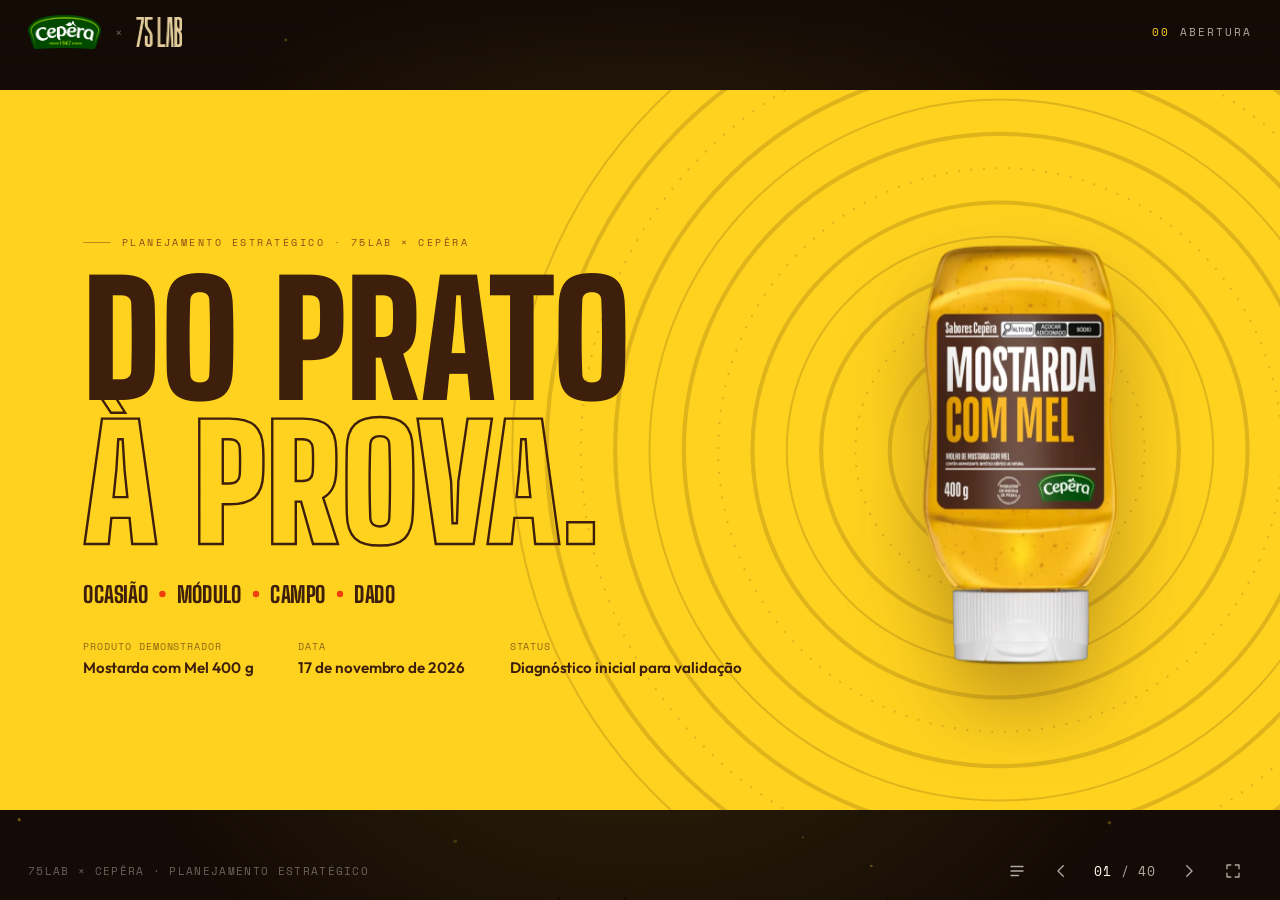
==== commit 93e586ca: "Cepêra: 40 telas e roda do mouse troca uma tela por gesto - estratégia + pilares, síntese + próximo " ====
--- a/cepera/index.html
+++ b/cepera/index.html
@@ -520,32 +520,26 @@
 
 
 <!-- =============================== 04 SOLUÇÃO =============================== -->
-<section class="slide" data-ch="4" data-chapter-open data-title="Estratégia" data-orb="80,30,1.1,rgba(255,210,31,.18)">
-  <p class="kicker a up">04 · Estratégia</p>
-  <h2 class="h2 kt">De vitrine de competências <em>para prova de um ciclo comercial completo.</em></h2>
-  <div class="dpa">
+<section class="slide" data-ch="4" data-chapter-open data-title="Estratégia e pilares" data-orb="80,30,1.1,rgba(255,210,31,.18)">
+  <p class="kicker a up">04 · Estratégia e pilares</p>
+  <h2 class="h2 kt">Dar uma <em>ocasião clara</em> ao produto e uma <em>rotina verificável</em> à sua presença na loja.</h2>
+  <div class="dpa compact">
     <div class="blk de a left" style="--d:2"><small>De</small><p>Uma demonstração de competências da agência, organizada em peças e funcionalidades.</p></div>
     <div class="arr a scale" style="--d:3"><svg viewBox="0 0 70 30"><path class="draw" pathLength="1" d="M2 15 H64 M54 5 L66 15 L54 25" style="--d:4"/></svg></div>
     <div class="blk para a up" style="--d:4"><small>Para</small><p>Uma prova concreta de como a 75LAB apoia escolha, execução e aprendizado comercial.</p></div>
     <div class="arr a scale" style="--d:5"><svg viewBox="0 0 70 30"><path class="draw" pathLength="1" d="M2 15 H64 M54 5 L66 15 L54 25" style="--d:6"/></svg></div>
     <div class="blk a right" style="--d:6"><small>Através de</small><p>Uma ativação por ocasião de consumo, em módulos adaptáveis, conectada à gestão de campo.</p></div>
   </div>
-  <div class="strat">
-    <p class="lbl a up" style="--d:8">Estratégia em uma frase</p>
-    <p class="h2 kt mt16" style="--kd:900ms">Dar uma <em>ocasião clara</em> ao produto e uma <em>rotina verificável</em> à sua presença na loja.</p>
-  </div>
-</section>
-
-<section class="slide" data-ch="4" data-title="Pilares" data-orb="50,80,1.2,rgba(255,210,31,.16)">
-  <p class="kicker a up">04 · Pilares</p>
-  <h2 class="h2 kt">Quatro pilares, cada um com <em>uma decisão concreta de projeto.</em></h2>
-  <div class="pillars">
+  
+  <div class="pillars compact">
     <div class="pl" style="--d:1"><span class="n">1</span><div class="col-b"><h5>Tornar o uso evidente</h5><p>Produto, prato e mensagem compreendidos rapidamente.</p><div class="dec"><b>Design</b>Uma ocasião principal por face, com fotografia culinária e pouco texto.</div></div></div>
     <div class="pl" style="--d:2"><span class="n">2</span><div class="col-b"><h5>Adaptar com uma base comum</h5><p>Configurações compartilham componentes quando isso gera eficiência.</p><div class="dec"><b>Engenharia</b>Módulos, encaixes, porta-preços e comunicação substituível.</div></div></div>
     <div class="pl" style="--d:3"><span class="n">3</span><div class="col-b"><h5>Facilitar compra e reposição</h5><p>Preço e acesso ao produto fazem parte da experiência.</p><div class="dec"><b>Operação</b>Carga validada, retirada simples, reposição acessível e limpeza possível.</div></div></div>
     <div class="pl" style="--d:4"><span class="n">4</span><div class="col-b"><h5>Transformar evidência em ação</h5><p>O acompanhamento precisa levar a correções.</p><div class="dec"><b>Gestão</b>Ocorrência, responsável, prazo, evidência de fechamento e recorrência.</div></div></div>
   </div>
 </section>
+
+
 
 <section class="slide" data-ch="4" data-title="Territórios conceituais" data-orb="25,40,1,rgba(255,210,31,.14)">
   <p class="kicker a up">04 · Territórios conceituais</p>
@@ -966,10 +960,11 @@
   <p class="src nb a up" style="--d:6">Valores de investimento não fazem parte deste documento: dependem de escopo, quantidade de lojas e prazo, a definir na descoberta.</p>
 </section>
 
-<section class="slide t-cream" data-ch="6" data-title="Síntese para decisão" data-tone="yellow" data-orb="50,50,1,rgba(0,0,0,0)">
-  <p class="kicker a up">05 · Síntese para decisão</p>
-  <h2 class="h2 kt" style="color:var(--green)">Seis perguntas, <em>seis respostas.</em></h2>
-  <div class="syn">
+<section class="slide" data-ch="6" data-title="Síntese e próximo passo" data-orb="70,40,1.2,rgba(255,210,31,.18)">
+  <p class="kicker a up">05 · Síntese para decisão e próximo passo</p>
+  <h2 class="h2 kt">O que pedimos hoje: <em>uma reunião de diagnóstico com marketing, trade e comercial.</em></h2>
+  <div class="synnext">
+    <div class="syn dark">
     <div class="sy a up" style="--d:2"><small>O que o cliente pediu?</small><p>Apresentar a 75LAB por um enxoval de PDV que demonstre criatividade, modularidade, tecnologia e gestão de campo.</p></div>
     <div class="sy a up" style="--d:3"><small>O que ele realmente precisa?</small><p>Transformar essas competências em uma proposta relevante, com escopo contratável e benefício verificável.</p></div>
     <div class="sy a up" style="--d:4"><small>Qual é a grande oportunidade?</small><p>Traduzir “Vai com Tudo” em ocasiões concretas de compra, sustentadas por execução consistente em lojas diferentes.</p></div>
@@ -977,13 +972,9 @@
     <div class="sy a up" style="--d:6"><small>O que a 75LAB deve fazer?</small><p>Demonstrar um sistema que conecte comunicação, módulos físicos, produção, operação de campo e aprendizado.</p></div>
     <div class="sy a up" style="--d:7"><small>Qual deve ser o próximo passo?</small><p>Validar com a Cepêra o produto, o problema e as condições de um piloto antes do desenvolvimento executivo.</p></div>
   </div>
-</section>
-
-<section class="slide" data-ch="6" data-title="Próximo passo" data-orb="70,40,1.2,rgba(255,210,31,.18)">
-  <p class="kicker a up">05 · Próximo passo</p>
-  <h2 class="h2 kt">O que pedimos hoje: <em>uma reunião de diagnóstico com marketing, trade e comercial.</em></h2>
-  <div class="next">
-    <ol class="agenda-q">
+    <div class="a right" style="--d:4">
+      <p class="lbl">Roteiro da reunião</p>
+      <ol class="agenda-q">
       <li class="a right" style="--d:2">Validar SKU e prioridade comercial<i class="ic" data-i="target"></i></li>
       <li class="a right" style="--d:3">Canal e região iniciais<i class="ic" data-i="pin"></i></li>
       <li class="a right" style="--d:4">Espaço e regras das lojas<i class="ic" data-i="store"></i></li>
@@ -992,15 +983,15 @@
       <li class="a right" style="--d:7">Acesso a dados de sell-out<i class="ic" data-i="data"></i></li>
       <li class="a right" style="--d:8">Faixa de investimento e calendário<i class="ic" data-i="calendar"></i></li>
     </ol>
-    <div class="a scale" style="--d:5">
-      <p class="lbl">O que criar primeiro</p>
-      <div class="chips mt16" style="gap:10px">
+      <p class="lbl mt24">O que criar primeiro</p>
+      <div class="chips mt8" style="gap:10px">
         <span>Composição principal para Mostarda com Mel</span><span>Duas adaptações que provem modularidade</span><span>Protótipo representativo</span><span>Demonstração do fluxo de campo</span><span>Painel: instalação, disponibilidade, preço, integridade e correções</span><span>Escopo de piloto com premissas, responsáveis e avaliação</span>
       </div>
-      <p class="h3 mt48 y">Uma loja. Um produto.<br>Um ciclo completo.</p>
-    </div>
-  </div>
-</section>
+    </div>
+  </div>
+</section>
+
+
 
 <section class="slide zoomin" data-ch="6" data-title="Encerramento" data-orb="50,60,1.5,rgba(255,210,31,.2)">
   <div class="close-stage">
@@ -1011,10 +1002,43 @@
   </div>
 </section>
 
-<section class="slide" data-ch="6" data-title="Fontes consultadas" data-orb="50,50,1,rgba(255,210,31,.08)">
-  <p class="kicker a up">Fontes</p>
-  <h2 class="h2 kt" style="font-size:52px">Fatos com fonte. <em>Hipóteses identificadas como hipóteses.</em></h2>
-  <ol class="refs a up" style="--d:2">
+
+
+<section class="slide" data-ch="6" data-title="75LAB · contato" data-orb="80,30,1.3,rgba(255,231,176,.16)">
+  <p class="kicker a up">Obrigado</p>
+  <p class="slogan kt">Ideia boa é<br><span class="l">a que acontece.</span></p>
+  <div class="inst">
+    <div class="a up" style="--d:6">
+      <h4>75 LAB</h4>
+      <dl>
+        <dt>Razão social</dt><dd>75 LAB Estratégia, Design e Produção Ltda.</dd>
+        <dt>CNPJ</dt><dd>55.470.982/0001-77</dd>
+        <dt>Endereço</dt><dd>Av. das Nações Unidas, 12.901, Torre Norte (CENU) · CEP 04578-910</dd>
+        <dt>Cidade</dt><dd>São Paulo · SP</dd>
+        <dt>Telefone</dt><dd><a href="https://wa.me/5511986765634" target="_blank" rel="noopener">(11) 98676-5634</a></dd>
+        <dt>Site</dt><dd><a href="https://75lab.com.br" target="_blank" rel="noopener">75lab.com.br</a></dd>
+        <dt>E-mail</dt><dd><a href="mailto:contato@75lab.com.br">contato@75lab.com.br</a></dd>
+        <dt>Redes</dt><dd><a href="https://www.instagram.com/setecincolab/" target="_blank" rel="noopener">@setecincolab</a> · <a href="https://www.linkedin.com/company/75lab" target="_blank" rel="noopener">LinkedIn</a></dd>
+      </dl>
+    </div>
+    <div class="a up" style="--d:8">
+      <h4>Apresentador</h4>
+      <dl>
+        <dt>Nome</dt><dd><span class="fill">[preencher]</span></dd>
+        <dt>Cargo</dt><dd><span class="fill">[preencher]</span></dd>
+        <dt>E-mail</dt><dd><span class="fill">[preencher]</span></dd>
+        <dt>Telefone</dt><dd><span class="fill">[opcional]</span></dd>
+      </dl>
+    </div>
+    <div class="a up" style="--d:10">
+      <h4>Parceria</h4>
+      <div class="inst-logos"><img src="assets/brand/cep-logo.png" alt="Cepêra, desde 1947" width="137" height="64"><img src="assets/brand/75lab-lime.png" alt="75 LAB" width="98" height="64"></div>
+      <p class="p mt24">Planejamento estratégico · diagnóstico inicial para validação. Hipóteses sujeitas à validação comercial e operacional.</p>
+      <p class="lbl mt16">17 · 11 · 2026</p>
+    </div>
+  </div>
+  <div class="refs-mini a up" style="--d:12"><p class="lbl">Fontes consultadas · fatos com fonte, hipóteses identificadas como hipóteses</p>
+  <ol class="refs mini">
     <li><b>01</b>Marcas pelo Mundo. Cepêra adota conceito “Vai com Tudo” e renova posicionamento para celebrar 80 anos. 29/10/2026. <a href="https://marcaspelomundo.com.br/anunciantes/cepera-adota-conceito-vai-com-tudo-e-renova-posicionamento-para-celebrar-80-anos/" target="_blank" rel="noopener">marcaspelomundo.com.br/…/cepera-adota-conceito-vai-com-tudo…</a></li>
     <li><b>02</b>Cepêra. Site institucional e arquitetura de linhas. <a href="https://www.cepera.com.br/" target="_blank" rel="noopener">cepera.com.br</a></li>
     <li><b>03</b>Cepêra. Mais Sabor. <a href="https://www.cepera.com.br/marcas/mais-sabor/" target="_blank" rel="noopener">cepera.com.br/marcas/mais-sabor</a></li>
@@ -1031,40 +1055,6 @@
     <li><b>14</b>ANPD. Guia Orientativo sobre Legítimo Interesse. 2024. <a href="https://www.gov.br/anpd/pt-br/assuntos/noticias/anpd-lanca-guia-orientativo-sobre-legitimo-interesse" target="_blank" rel="noopener">gov.br/anpd/…/legitimo-interesse</a></li>
     <li><b>15</b>Planejamento Estratégico 75LAB × Cepêra (documento-base, 17/11/2026). Imagens de produto e receitas: cepera.com.br.</li>
   </ol>
-</section>
-
-<section class="slide" data-ch="6" data-title="75LAB · contato" data-orb="80,30,1.3,rgba(255,231,176,.16)">
-  <p class="kicker a up">Obrigado</p>
-  <p class="slogan kt">Ideia boa é<br><span class="l">a que acontece.</span></p>
-  <div class="inst">
-    <div class="a up" style="--d:6">
-      <h4>75 LAB</h4>
-      <dl>
-        <dt>Razão social</dt><dd>75 LAB Estratégia, Design e Produção Ltda.</dd>
-        <dt>CNPJ</dt><dd>55.470.982/0001-77</dd>
-        <dt>Endereço</dt><dd>Av. das Nações Unidas, 12.901, Torre Norte (CENU) · CEP 04578-910</dd>
-        <dt>Cidade</dt><dd>São Paulo · SP</dd>
-        <dt>Telefone</dt><dd><a href="https://wa.me/5511986765634" target="_blank" rel="noopener">(11) 98676-5634</a></dd>
-        <dt>Site</dt><dd><a href="https://75lab.com.br" target="_blank" rel="noopener">75lab.com.br</a></dd>
-        <dt>E-mail</dt><dd><a href="mailto:contato@75lab.com.br">contato@75lab.com.br</a></dd>
-        <dt>Redes</dt><dd><a href="https://www.instagram.com/setecincolab/" target="_blank" rel="noopener">@setecincolab</a> · <a href="https://www.linkedin.com/company/75lab" target="_blank" rel="noopener">LinkedIn</a></dd>
-      </dl>
-    </div>
-    <div class="a up" style="--d:8">
-      <h4>Apresentador</h4>
-      <dl>
-        <dt>Nome</dt><dd><span class="fill">[preencher]</span></dd>
-        <dt>Cargo</dt><dd><span class="fill">[preencher]</span></dd>
-        <dt>E-mail</dt><dd><span class="fill">[preencher]</span></dd>
-        <dt>Telefone</dt><dd><span class="fill">[opcional]</span></dd>
-      </dl>
-    </div>
-    <div class="a up" style="--d:10">
-      <h4>Parceria</h4>
-      <div class="inst-logos"><img src="assets/brand/cep-logo.png" alt="Cepêra, desde 1947" width="137" height="64"><img src="assets/brand/75lab-lime.png" alt="75 LAB" width="98" height="64"></div>
-      <p class="p mt24">Planejamento estratégico · diagnóstico inicial para validação. Hipóteses sujeitas à validação comercial e operacional.</p>
-      <p class="lbl mt16">17 · 11 · 2026</p>
-    </div>
   </div>
 </section>
 
--- a/cepera/css/style.css
+++ b/cepera/css/style.css
@@ -901,7 +901,9 @@
 /* =========================================================
    MODO MOBILE / TABLET RETRATO: rolagem vertical, layout reorganizado
    ========================================================= */
+html:has(body.flow){scroll-snap-type:y proximity}
 body.flow{overflow:auto;overflow-x:hidden}
+body.flow .slide{scroll-snap-align:start}
 body.flow .viewport{position:relative;display:block;overflow:visible}
 body.flow .stage{width:100%;height:auto;transform:none!important}
 body.flow .slide{position:relative;visibility:visible;opacity:1;animation:none!important;min-height:100svh;padding:96px 18px 64px;overflow:hidden;border-bottom:1px solid var(--line)}
@@ -1075,3 +1077,31 @@
 }
 body.lite .bg-grain,body.lite .bg-rings{display:none}
 body.lite .slide.is-active,body.lite .slide.is-leaving{filter:none!important}
+
+/* telas combinadas */
+.dpa.compact{margin-top:26px}
+.dpa.compact .blk{padding:18px 20px}
+.dpa.compact .blk p{font-size:16px;margin-top:6px}
+.pillars.compact{height:380px;margin-top:24px}
+.pillars.compact .pl{--h:250px}
+.pillars.compact .pl > .n{font-size:64px}
+.pillars.compact .col-b{padding:16px 18px}
+.pillars.compact h5{font-size:24px}
+.pillars.compact p{font-size:13.5px}
+.pillars.compact .dec{font-size:13px;margin-top:10px;padding-top:8px}
+.synnext{display:grid;grid-template-columns:1.45fr 1fr;gap:50px;margin-top:28px}
+.syn.dark{grid-template-columns:1fr 1fr;margin-top:0;border-top:1px solid var(--line)}
+.syn.dark .sy{padding:16px 26px 16px 0;border-bottom:1px solid var(--line)}
+.syn.dark .sy small{color:var(--yellow)}
+.syn.dark .sy p{color:var(--muted);font-size:15px;margin-top:6px}
+.syn.dark .sy.k p{color:var(--ink);font-size:24px}
+.synnext .agenda-q li{font-size:15px;padding:8px 0}
+.synnext .agenda-q li .ic{width:22px;height:22px}
+.synnext .chips span{font-size:12px}
+.refs-mini{margin-top:30px;padding-top:14px;border-top:1px solid var(--line)}
+.refs.mini{columns:3;column-gap:30px;margin-top:8px}
+.refs.mini li{font-size:10.5px;padding:3px 0;line-height:1.3}
+.refs.mini a{font-size:9px}
+.slide .slogan{font-size:84px}
+.inst{margin-top:26px}
+body.flow .synnext{grid-template-columns:1fr} body.flow .syn.dark{grid-template-columns:1fr} body.flow .refs.mini{columns:1}
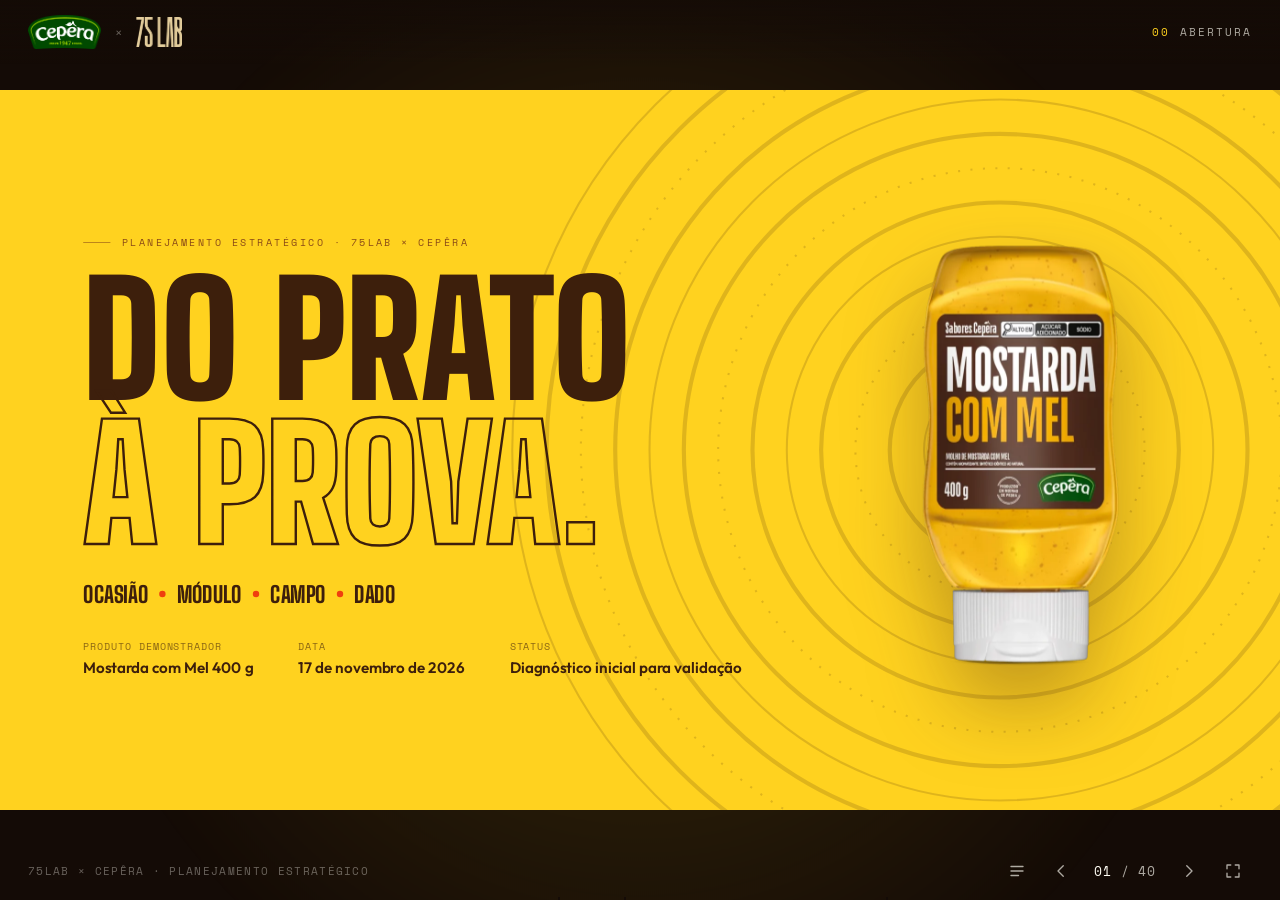
==== commit 178d548d: "Cepêra: remove as partículas do fundo Co-Authored-By: Claude Opus 5.5 <noreply@anthropic.com> Claude" ====
--- a/cepera/index.html
+++ b/cepera/index.html
@@ -18,7 +18,6 @@
 </head>
 <body>
 <a class="sr" href="#deck">Ir para a apresentação</a>
-<canvas id="bg" aria-hidden="true"></canvas>
 <div class="bg-glow" aria-hidden="true"></div>
 <img class="bg-rings" src="assets/brand/rings.svg" alt="" aria-hidden="true">
 <div class="bg-grain" aria-hidden="true"></div>
@@ -38,7 +37,6 @@
 <!-- =============================== ABERTURA + CAPA =============================== -->
 <section class="slide opening" data-ch="0" data-title="Abertura · Do prato à prova" data-opening data-orb="50,55,1.2,rgba(255,210,31,.16)">
   <p class="open-claim">CEPÊRA · “SABOR QUE VAI COM TUDO”</p>
-  <div class="seeds" aria-hidden="true"></div>
   <div class="open-stage" aria-hidden="true">
     <div class="open-line open-l1">Sabor que<br>vai com tudo.</div>
     <div class="open-line open-l2">Mas, diante da gôndola, o shopper tem segundos<br>para responder uma pergunta simples:</div>
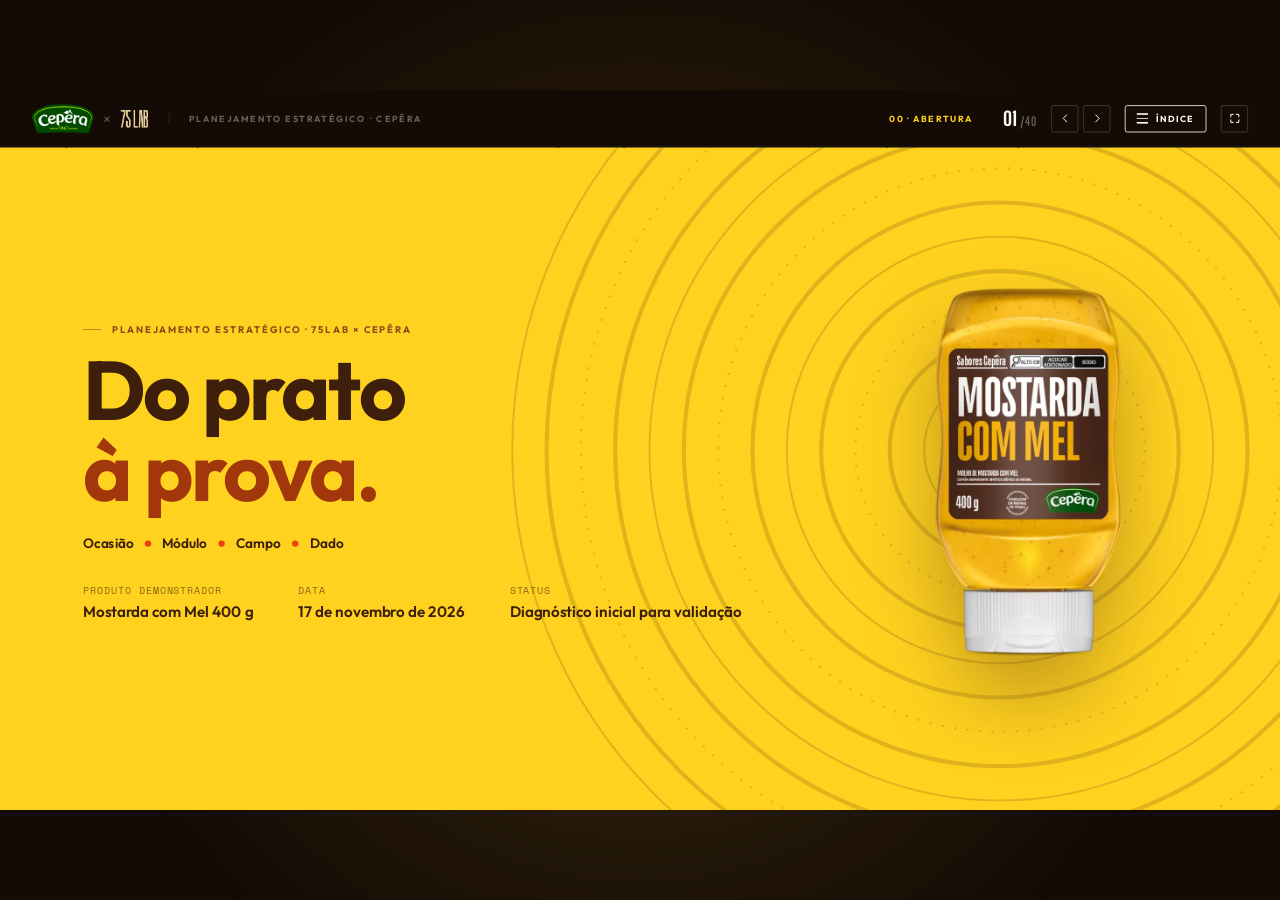
==== commit f80f3b03: "Cepêra: escala editorial no padrão Galbani 2027 Mesmo conteúdo; muda só design e layout: - barra sup" ====
--- a/cepera/index.html
+++ b/cepera/index.html
@@ -22,17 +22,28 @@
 <img class="bg-rings" src="assets/brand/rings.svg" alt="" aria-hidden="true">
 <div class="bg-grain" aria-hidden="true"></div>
 
-<header class="hud">
-  <a class="hud-logo" href="#/1" aria-label="Ir para o início">
-    <img src="assets/brand/cep-logo.png" alt="Cepêra" width="73" height="34">
-    <span class="hud-x">×</span>
-    <img class="lab" src="assets/brand/75lab-lime.png" alt="75 LAB" width="46" height="30"><img class="lab lab-g" src="assets/brand/75lab-green.png" alt="" aria-hidden="true" width="46" height="30">
-  </a>
-  <div class="hud-chapter" aria-live="polite"><b id="hudNum">00</b><span id="hudName">Abertura</span></div>
-</header>
 
 <main class="viewport" id="deck">
 <div class="stage" id="stage">
+<header class="mast">
+  <a class="mast-brand" href="#/1" aria-label="Ir para o início">
+    <img class="cep" src="assets/brand/cep-logo.png" alt="Cepêra" width="86" height="40">
+    <span class="x">×</span>
+    <img class="lab" src="assets/brand/75lab-lime.png" alt="75 LAB" width="34" height="22"><img class="lab lab-g" src="assets/brand/75lab-green.png" alt="" aria-hidden="true" width="34" height="22">
+  </a>
+  <span class="issue">Planejamento estratégico · Cepêra</span>
+  <div class="mr">
+    <span class="chap" aria-live="polite"><b id="hudNum">00</b> · <span id="hudName">Abertura</span></span>
+    <span class="counter" aria-live="polite"><b id="cNow">01</b><span>/<i id="cTot">00</i></span></span>
+    <span class="arrows">
+      <button class="nav-btn" id="btnPrev" aria-label="Tela anterior"><svg viewBox="0 0 24 24"><path d="M15 5l-7 7 7 7"/></svg></button>
+      <button class="nav-btn" id="btnNext" aria-label="Próxima tela"><svg viewBox="0 0 24 24"><path d="M9 5l7 7-7 7"/></svg></button>
+    </span>
+    <button class="menu-btn" id="btnIdx" aria-label="Abrir índice de capítulos (M)"><span class="bars"><i></i><i></i><i></i></span>Índice</button>
+    <button class="nav-btn fs" id="btnFs" aria-label="Tela cheia (F)"><svg viewBox="0 0 24 24"><path d="M4 9V4h5M20 9V4h-5M4 15v5h5M20 15v5h-5"/></svg></button>
+  </div>
+  <div class="pbar" aria-hidden="true"><i class="progress"></i><span class="chap-ticks"></span></div>
+</header>
 
 <!-- =============================== ABERTURA + CAPA =============================== -->
 <section class="slide opening" data-ch="0" data-title="Abertura · Do prato à prova" data-opening data-orb="50,55,1.2,rgba(255,210,31,.16)">
@@ -221,8 +232,8 @@
     <div>
       <p class="lbl a up" style="--d:3">Posicionamento atual · out/2026</p>
       <p class="quote-xl a up mt16" style="--d:4">“Sabor que <span class="strike">vai com tudo</span>”</p>
-      <p class="quote-xl a up mt16" style="--d:6;font-size:44px;color:var(--yellow)">→ vai com a salada que você está comprando.</p>
-      <p class="quote-xl a up mt8" style="--d:7;font-size:44px;color:var(--yellow)">→ vai com o sanduíche que você vai preparar.</p>
+      <p class="quote-xl a up mt16" style="--d:6;font-size:28px;color:var(--yellow)">→ vai com a salada que você está comprando.</p>
+      <p class="quote-xl a up mt8" style="--d:7;font-size:28px;color:var(--yellow)">→ vai com o sanduíche que você vai preparar.</p>
       <p class="p a up mt32" style="--d:9;max-width:620px">Amplitude de portfólio só vira vantagem para o shopper quando ele identifica o que serve para a sua necessidade. Exemplos de desdobramento sujeitos à aprovação da marca.</p>
       <div class="row a up mt16" style="--d:10;gap:10px"><span class="tag ok">Confirmado · site oficial</span><span class="tag ask">Sem pesquisa de percepção disponível</span></div>
     </div>
@@ -601,7 +612,7 @@
 
 <section class="slide" data-ch="4" data-title="Veja no seu espaço · 3D e AR" data-orb="35,50,1.2,rgba(255,210,31,.16)" data-3d>
   <p class="kicker a up">04 · Veja no seu espaço</p>
-  <h2 class="h2 kt" style="font-size:56px">Antes de produzir, <em>a peça entra na loja pelo celular.</em></h2>
+  <h2 class="h2 kt">Antes de produzir, <em>a peça entra na loja pelo celular.</em></h2>
   <div class="ar">
     <div class="mv-wrap a scale" style="--d:2">
       <div class="mv-load">carregando modelo 3D…</div>
@@ -652,7 +663,7 @@
 
 <section class="slide" data-ch="4" data-title="Engenharia e vista explodida" data-orb="30,50,1.1,rgba(255,210,31,.14)">
   <p class="kicker a up">04 · Detalhes técnicos · vista explodida</p>
-  <h2 class="h2 kt" style="font-size:58px">Uma base comum, <em>comunicação que troca sem trocar a estrutura.</em></h2>
+  <h2 class="h2 kt">Uma base comum, <em>comunicação que troca sem trocar a estrutura.</em></h2>
   <div class="expl">
     <div class="expl-vis a scale" style="--d:1">
       <svg viewBox="0 70 720 540" aria-label="Vista explodida conceitual do módulo de ocasião">
@@ -789,7 +800,7 @@
 
 <section class="slide" data-ch="5" data-title="Um desvio, do campo ao painel" data-orb="70,40,1.2,rgba(255,231,176,.14)" data-demo>
   <p class="kicker lime-k a up">Plano de Rastreamento 75LAB · demonstração</p>
-  <h2 class="h2 kt" style="font-size:56px">A melhor prova: <em style="color:var(--lime)">um desvio detectado, corrigido e registrado.</em></h2>
+  <h2 class="h2 kt">A melhor prova: <em style="color:var(--lime)">um desvio detectado, corrigido e registrado.</em></h2>
   <div class="demo">
     <div class="phone a up" style="--d:2" aria-label="Simulação do aplicativo de campo">
       <div class="notch"></div>
@@ -1060,19 +1071,7 @@
 </main>
 
 <div class="wipe" aria-hidden="true"></div>
-<div class="progress" aria-hidden="true"></div>
-<div class="chap-ticks" aria-hidden="true"></div>
-
-<footer class="dock">
-  <div class="dock-l">75LAB × Cepêra · Planejamento estratégico</div>
-  <nav class="dock-r" aria-label="Navegação da apresentação">
-    <button id="btnIdx" aria-label="Abrir índice de capítulos (M)"><svg viewBox="0 0 24 24"><path d="M4 6h16M4 12h16M4 18h10"/></svg></button>
-    <button id="btnPrev" aria-label="Tela anterior"><svg viewBox="0 0 24 24"><path d="M15 5l-7 7 7 7"/></svg></button>
-    <span class="counter" aria-live="polite"><b id="cNow">01</b> / <span id="cTot">00</span></span>
-    <button id="btnNext" aria-label="Próxima tela"><svg viewBox="0 0 24 24"><path d="M9 5l7 7-7 7"/></svg></button>
-    <button id="btnFs" aria-label="Tela cheia (F)"><svg viewBox="0 0 24 24"><path d="M4 9V4h5M20 9V4h-5M4 15v5h5M20 15v5h-5"/></svg></button>
-  </nav>
-</footer>
+
 
 <div class="idx" id="idx" role="dialog" aria-modal="true" aria-label="Índice de capítulos">
   <button class="lb-btn idx-close" id="idxClose" aria-label="Fechar índice"><svg viewBox="0 0 24 24"><path d="M6 6l12 12M18 6L6 18"/></svg></button>
--- a/cepera/css/style.css
+++ b/cepera/css/style.css
@@ -10,6 +10,8 @@
   --orange:#ef3f0f; --lime:#ffe7b0; --lime-c:#f3c96b; --brown:#4a2816;
   --ink:#fffdf4; --muted:rgba(255,253,244,.66); --faint:rgba(255,253,244,.36); --line:rgba(254,245,168,.16);
   --f-disp:'Big Shoulders Display','Arial Narrow',Impact,sans-serif;
+  --f-num:'Big Shoulders Display','Arial Narrow',Impact,sans-serif;
+  --f-head:'Outfit',system-ui,-apple-system,Segoe UI,Roboto,sans-serif;
   --f-text:'Outfit',system-ui,-apple-system,Segoe UI,Roboto,sans-serif;
   --f-mono:'Space Mono',ui-monospace,Menlo,Consolas,monospace;
   --ease:cubic-bezier(.22,.8,.18,1); --ease-io:cubic-bezier(.7,0,.2,1);
@@ -122,11 +124,11 @@
 .kicker{font-family:var(--f-mono);font-size:13px;letter-spacing:.2em;text-transform:uppercase;color:var(--yellow);display:flex;align-items:center;gap:14px;margin-bottom:22px}
 .kicker::before{content:"";width:34px;height:1px;background:currentColor;opacity:.7}
 .t-yellow .kicker,.t-cream .kicker{color:var(--green-l)}
-.h1{font-family:var(--f-disp);font-weight:900;font-size:150px;line-height:.86;letter-spacing:-.005em;text-transform:uppercase}
-.h2{font-family:var(--f-disp);font-weight:800;font-size:54px;line-height:.98;text-transform:uppercase;max-width:1300px;letter-spacing:.002em}
+.h1{font-family:var(--f-head);font-weight:600;font-size:62px;line-height:1.18;letter-spacing:-.01em}
+.h2{font-family:var(--f-head);font-weight:600;font-size:31px;line-height:1.18;max-width:1300px;letter-spacing:-.01em}
 .h2 em,.h1 em{font-style:normal;color:var(--yellow)}
 .t-yellow .h2 em,.t-yellow .h1 em,.t-cream .h2 em{color:var(--orange)}
-.h3{font-family:var(--f-disp);font-weight:800;font-size:34px;line-height:1;text-transform:uppercase;letter-spacing:.01em}
+.h3{font-family:var(--f-head);font-weight:600;font-size:25px;line-height:1;letter-spacing:-.01em}
 .lead{font-size:24px;line-height:1.35;font-weight:300;color:var(--muted);max-width:820px}
 .t-yellow .lead,.t-cream .lead{color:rgba(61,31,12,.82)}
 .p{font-size:17px;line-height:1.45;font-weight:300;color:var(--muted)}
@@ -193,7 +195,7 @@
 
 .line-h{height:1px;background:var(--line)}
 .pill{display:inline-flex;align-items:center;gap:8px;padding:8px 14px;border-radius:99px;background:rgba(254,245,168,.08);border:1px solid var(--line);font-size:14px;color:var(--cream)}
-.num{font-family:var(--f-disp);font-weight:900;line-height:.82;letter-spacing:-.01em;font-variant-numeric:tabular-nums}
+.num{font-family:var(--f-num);font-weight:900;line-height:.82;letter-spacing:-.01em;font-variant-numeric:tabular-nums}
 .badge-n{font-family:var(--f-mono);font-size:12px;color:var(--yellow);letter-spacing:.1em}
 
 /* ring */
@@ -246,7 +248,7 @@
 .idx.open{opacity:1;visibility:visible;transition:opacity .5s var(--ease)}
 .idx h3{font-family:var(--f-mono);font-size:12px;letter-spacing:.2em;color:var(--yellow);margin-bottom:28px;text-transform:uppercase}
 .idx-grid{display:grid;grid-template-columns:repeat(5,1fr);gap:28px}
-.idx-ch b{display:block;font-family:var(--f-disp);font-weight:800;font-size:30px;text-transform:uppercase;margin-bottom:12px;color:var(--cream)}
+.idx-ch b{display:block;font-family:var(--f-head);font-weight:600;font-size:24px;margin-bottom:12px;color:var(--cream);letter-spacing:-.01em}
 .idx-ch b span{font-family:var(--f-mono);font-size:12px;color:var(--yellow);display:block;font-weight:400;letter-spacing:.14em;margin-bottom:6px}
 .idx-ch button{display:flex;gap:10px;text-align:left;width:100%;padding:7px 0;font-size:14px;color:var(--muted);border-top:1px solid var(--line);transition:color .2s}
 .idx-ch button:hover,.idx-ch button.cur-s{color:var(--yellow)}
@@ -259,7 +261,7 @@
 
 /* S01 abertura → capa (um só slide) */
 .open-stage{position:absolute;inset:0;display:grid;place-items:center;text-align:center;pointer-events:none}
-.open-line{position:absolute;left:0;right:0;font-family:var(--f-disp);font-weight:900;text-transform:uppercase;line-height:.92;opacity:0}
+.open-line{position:absolute;left:0;right:0;font-family:var(--f-head);font-weight:600;line-height:1.18;opacity:0;letter-spacing:-.01em}
 .open-l1{font-size:170px;color:var(--cream)}
 .open-l2{font-size:56px;color:var(--muted);font-weight:700;letter-spacing:.02em;line-height:1.05}
 .open-l3{font-size:230px;color:var(--yellow)}
@@ -292,7 +294,7 @@
 @keyframes ocin{to{opacity:1;transform:none}}
 .is-in .oc{pointer-events:auto;transition:visibility 0s 8.3s}
 .oc .kicker{color:var(--green-l)}
-.cover-title{font-family:var(--f-disp);font-weight:900;font-size:196px;line-height:.92;text-transform:uppercase;color:var(--green);margin:0}
+.cover-title{font-family:var(--f-head);font-weight:600;font-size:77px;line-height:1.18;color:var(--green);margin:0;letter-spacing:-.01em}
 .cover-title .ol{-webkit-text-stroke:3px var(--green);color:transparent}
 .oc-bottle{display:flex;justify-content:center}
 .cover-bottle{height:640px;width:auto;filter:drop-shadow(0 50px 50px rgba(74,40,22,.35));animation:float 6s ease-in-out infinite}
@@ -301,7 +303,7 @@
 .cover-meta div{font-family:var(--f-mono);font-size:12px;letter-spacing:.14em;text-transform:uppercase;color:rgba(61,31,12,.6)}
 .cover-meta b{display:block;font-family:var(--f-text);font-size:19px;letter-spacing:0;text-transform:none;color:var(--green);font-weight:600;margin-top:6px}
 .cover-words{display:flex;gap:14px;margin-top:30px;flex-wrap:wrap}
-.cover-words span{font-family:var(--f-disp);font-weight:800;font-size:28px;text-transform:uppercase;color:var(--green);display:flex;align-items:center;gap:14px}
+.cover-words span{font-family:var(--f-head);font-weight:600;font-size:23px;color:var(--green);display:flex;align-items:center;gap:14px;letter-spacing:-.01em}
 .cover-words span+span::before{content:"";width:8px;height:8px;border-radius:50%;background:var(--orange)}
 /* pular / estado final */
 .opening.done .open-line,.opening.done .open-claim,.opening.done .seeds,.opening.done .open-skip{display:none}
@@ -316,9 +318,9 @@
 .ag-step .dot{width:22px;height:22px;border-radius:50%;background:var(--bg);border:2px solid var(--yellow);margin-bottom:18px;position:relative}
 .ag-step .dot::after{content:"";position:absolute;inset:4px;border-radius:50%;background:var(--yellow);transform:scale(0);transition:transform .4s var(--ease)}
 .ag-step:hover .dot::after{transform:scale(1)}
-.ag-step .n{font-family:var(--f-disp);font-weight:900;font-size:90px;line-height:.8;color:rgba(254,245,168,.14);transition:color .4s}
+.ag-step .n{font-family:var(--f-num);font-weight:900;font-size:90px;line-height:.8;color:rgba(254,245,168,.14);transition:color .4s}
 .ag-step:hover .n{color:var(--yellow)}
-.ag-step h4{font-family:var(--f-disp);font-weight:800;font-size:36px;text-transform:uppercase;margin-top:-10px;line-height:.95}
+.ag-step h4{font-family:var(--f-head);font-weight:600;font-size:26px;margin-top:-10px;line-height:1.18;letter-spacing:-.01em}
 .ag-step p{font-size:14.5px;color:var(--muted);margin-top:10px;line-height:1.45}
 .ag-step .verb{font-family:var(--f-mono);font-size:11px;letter-spacing:.16em;color:var(--yellow);text-transform:uppercase;margin-top:12px;display:block}
 
@@ -328,7 +330,7 @@
 .duo-side .h3{margin:14px 0 14px}
 .duo-core{position:relative;width:340px;height:340px;display:grid;place-items:center;text-align:center}
 .duo-core > svg{position:absolute;inset:0;width:100%;height:100%;overflow:visible}
-.duo-core p{font-family:var(--f-disp);font-weight:800;font-size:26px;line-height:1.02;text-transform:uppercase;max-width:250px;position:relative}
+.duo-core p{font-family:var(--f-head);font-weight:600;font-size:22px;line-height:1.02;max-width:250px;position:relative;letter-spacing:-.01em}
 .qbar{margin-top:50px;padding:24px 30px;border-left:3px solid var(--yellow);background:linear-gradient(90deg,rgba(255,210,31,.1),transparent);font-size:26px;font-weight:300;line-height:1.3;max-width:1240px}
 .qbar b{font-weight:600;color:var(--yellow)}
 
@@ -337,7 +339,7 @@
 .radial > svg{position:absolute;inset:0;width:100%;height:100%;overflow:visible}
 .rad-core{position:absolute;left:50%;top:50%;width:280px;height:280px;margin:-140px 0 0 -140px;border-radius:50%;display:grid;place-items:center;text-align:center;background:radial-gradient(circle,rgba(255,210,31,.22),rgba(255,210,31,.02) 70%);border:1px solid rgba(255,210,31,.5)}
 .rad-core .lbl{color:var(--yellow)}
-.rad-core strong{display:block;font-family:var(--f-disp);font-weight:800;font-size:30px;line-height:1;text-transform:uppercase;margin:10px 18px 0}
+.rad-core strong{display:block;font-family:var(--f-head);font-weight:600;font-size:24px;line-height:1;margin:10px 18px 0;letter-spacing:-.01em}
 .rad-core s{display:block;font-size:15px;color:var(--faint);margin-bottom:8px;text-decoration-color:var(--orange)}
 .rad-n{position:absolute;width:260px;font-size:14.5px;line-height:1.38;color:var(--muted)}
 .rad-n b{display:flex;align-items:center;gap:8px;font-family:var(--f-mono);font-size:11px;letter-spacing:.14em;text-transform:uppercase;color:var(--cream);font-weight:400;margin-bottom:6px}
@@ -347,7 +349,7 @@
 /* provocar: lanes */
 .lanes{margin-top:44px;display:grid;grid-template-columns:200px 1fr 1fr 1fr;row-gap:22px;column-gap:0;align-items:stretch}
 .lane-h{font-family:var(--f-mono);font-size:11px;letter-spacing:.18em;color:var(--yellow);text-transform:uppercase;padding:0 24px 6px;display:flex;align-items:center;gap:10px}
-.lane-who{display:flex;align-items:center;gap:14px;font-family:var(--f-disp);font-weight:800;font-size:30px;text-transform:uppercase}
+.lane-who{display:flex;align-items:center;gap:14px;font-family:var(--f-head);font-weight:600;font-size:24px;letter-spacing:-.01em}
 .lane-c{position:relative;padding:22px 26px;font-size:17px;line-height:1.35;color:var(--muted);background:rgba(254,245,168,.05);border-top:1px solid var(--line);border-bottom:1px solid var(--line)}
 .lane-c.q{font-style:italic;color:var(--cream)}
 .lane-c.act{background:linear-gradient(90deg,rgba(255,210,31,.16),rgba(255,210,31,.06));color:var(--ink);font-weight:500;border-radius:0 16px 16px 0;border-right:1px solid rgba(255,210,31,.4)}
@@ -374,12 +376,12 @@
 .orbit > svg{position:absolute;inset:0;overflow:visible}
 .orbit-core{position:absolute;left:50%;top:50%;width:210px;margin-left:-105px;transform:translateY(-50%)}
 .orb-n{position:absolute;width:190px;text-align:center;translate:-50% -50%}
-.orb-n .dot{width:64px;height:64px;border-radius:50%;margin:0 auto 10px;display:grid;place-items:center;background:var(--bg2);border:1.5px solid var(--yellow);font-family:var(--f-disp);font-weight:900;font-size:22px;color:var(--yellow);transition:transform .4s var(--ease),background .4s}
+.orb-n .dot{width:64px;height:64px;border-radius:50%;margin:0 auto 10px;display:grid;place-items:center;background:var(--bg2);border:1.5px solid var(--yellow);font-family:var(--f-head);font-weight:600;font-size:21px;color:var(--yellow);transition:transform .4s var(--ease),background .4s;letter-spacing:-.01em}
 .orb-n:hover .dot{transform:scale(1.12);background:var(--yellow);color:var(--green)}
 .orb-n.focus .dot{background:var(--yellow);color:var(--green);box-shadow:0 0 0 10px rgba(255,210,31,.12),0 0 0 22px rgba(255,210,31,.05)}
-.orb-n b{display:block;font-family:var(--f-disp);font-weight:800;font-size:23px;text-transform:uppercase}
+.orb-n b{display:block;font-family:var(--f-head);font-weight:600;font-size:21px;letter-spacing:-.01em}
 .orb-n small{display:block;font-size:13px;color:var(--muted);line-height:1.3;margin-top:4px}
-.quote-xl{font-family:var(--f-disp);font-weight:900;font-size:76px;line-height:.92;text-transform:uppercase}
+.quote-xl{font-family:var(--f-head);font-weight:600;font-size:38px;line-height:1.18;letter-spacing:-.01em}
 .quote-xl .strike{position:relative;color:var(--faint)}
 .quote-xl .strike::after{content:"";position:absolute;left:-2%;right:-2%;top:52%;height:6px;background:var(--orange);transform:scaleX(0);transform-origin:left;transition:transform .9s var(--ease) 1.6s}
 .is-in .quote-xl .strike::after{transform:scaleX(1)}
@@ -392,7 +394,7 @@
 .prod-halo.h2{width:700px;height:700px;margin:-350px 0 0 -350px;border-style:solid;border-color:rgba(254,245,168,.08);animation-duration:90s;animation-direction:reverse}
 .crit{position:absolute;width:300px}
 .crit .ic{width:40px;height:40px}
-.crit b{display:block;font-family:var(--f-disp);font-weight:800;font-size:25px;text-transform:uppercase;margin:6px 0 4px}
+.crit b{display:block;font-family:var(--f-head);font-weight:600;font-size:22px;margin:6px 0 4px;letter-spacing:-.01em}
 .crit p{font-size:14.5px;color:var(--muted);line-height:1.38}
 .crit.r{text-align:right} .crit.r .ic{margin-left:auto}
 
@@ -403,7 +405,7 @@
 .tl-i{position:relative;padding:0 0 26px}
 .tl-i::before{content:"";position:absolute;left:-32px;top:6px;width:14px;height:14px;border-radius:50%;background:var(--bg);border:2px solid var(--yellow)}
 .tl-i.now::before{background:var(--yellow);box-shadow:0 0 0 8px rgba(255,210,31,.15)}
-.tl-i .yr{font-family:var(--f-disp);font-weight:900;font-size:42px;line-height:.9;color:var(--yellow)}
+.tl-i .yr{font-family:var(--f-num);font-weight:900;font-size:42px;line-height:.9;color:var(--yellow)}
 .tl-i p{font-size:16px;color:var(--muted);line-height:1.4;margin-top:4px}
 
 /* mercado */
@@ -417,7 +419,7 @@
 .growth .vbar > i{background:linear-gradient(var(--yellow),rgba(255,210,31,.35))}
 .growth .vbar.past > i{background:rgba(254,245,168,.22)}
 .growth .gl{font-family:var(--f-mono);font-size:12px;color:var(--faint);margin-top:10px;text-align:center}
-.growth .gv{font-family:var(--f-disp);font-weight:800;font-size:28px;text-align:center;margin-bottom:8px}
+.growth .gv{font-family:var(--f-head);font-weight:600;font-size:23px;text-align:center;margin-bottom:8px;letter-spacing:-.01em}
 .cagr{position:relative}
 .cagr > svg{position:absolute;left:0;top:-20px;width:210px;height:110px;overflow:visible}
 .ringbox{display:flex;align-items:center;gap:26px}
@@ -434,7 +436,7 @@
 .is-in .freq i{opacity:1;transform:none}
 .impl{counter-reset:im}
 .impl li{list-style:none;counter-increment:im;display:grid;grid-template-columns:60px 1fr;gap:4px 10px;padding:18px 0;border-bottom:1px solid var(--line)}
-.impl li::before{content:"0" counter(im);font-family:var(--f-disp);font-weight:900;font-size:44px;line-height:.85;color:var(--yellow);grid-row:span 2}
+.impl li::before{content:"0" counter(im);font-family:var(--f-num);font-weight:900;font-size:44px;line-height:.85;color:var(--yellow);grid-row:span 2}
 .impl b{font-size:19px;font-weight:600}
 .impl span{font-size:15.5px;color:var(--muted);line-height:1.35}
 
@@ -447,7 +449,7 @@
 .mx-p small{font-size:12px;color:var(--faint);display:block;white-space:nowrap}
 .mx-p.dashed .d{border-style:dashed;background:none}
 .mx-space{position:absolute;right:20px;top:14px;width:330px;height:190px;border-radius:24px;border:1.5px dashed var(--yellow);background:repeating-linear-gradient(135deg,rgba(255,210,31,.08) 0 10px,transparent 10px 20px);display:flex;flex-direction:column;justify-content:flex-end;padding:22px}
-.mx-space b{font-family:var(--f-disp);font-weight:800;font-size:28px;text-transform:uppercase;color:var(--yellow);line-height:1}
+.mx-space b{font-family:var(--f-head);font-weight:600;font-size:23px;color:var(--yellow);line-height:1;letter-spacing:-.01em}
 .mx-space small{font-size:13.5px;color:var(--muted);margin-top:6px;line-height:1.35}
 .mx-ax{position:absolute;font-family:var(--f-mono);font-size:11px;letter-spacing:.14em;text-transform:uppercase;color:var(--faint)}
 
@@ -468,7 +470,7 @@
 .stk{position:absolute;width:250px;translate:-50% -50%;text-align:center}
 .stk .ic{width:52px;height:52px;padding:11px;border-radius:50%;background:var(--bg2);border:1px solid var(--line);margin-bottom:8px}
 .stk.main .ic{background:var(--yellow);color:var(--green);width:76px;height:76px;padding:16px;border:0}
-.stk b{display:block;font-family:var(--f-disp);font-weight:800;font-size:22px;text-transform:uppercase;line-height:1}
+.stk b{display:block;font-family:var(--f-head);font-weight:600;font-size:21px;line-height:1;letter-spacing:-.01em}
 .stk small{display:block;font-size:12.5px;color:var(--muted);line-height:1.3;margin-top:5px}
 .stk em{display:block;font-style:normal;font-family:var(--f-mono);font-size:10.5px;letter-spacing:.12em;text-transform:uppercase;color:var(--yellow);margin-top:6px}
 
@@ -478,7 +480,7 @@
 .j-step{position:absolute;top:0;width:186px;text-align:center}
 .j-step .ic{width:64px;height:64px;padding:13px;border-radius:50%;background:var(--bg);border:1.5px solid var(--yellow);margin:0 auto}
 .j-step.key .ic{background:var(--yellow);color:var(--green)}
-.j-step h5{font-family:var(--f-disp);font-weight:800;font-size:25px;text-transform:uppercase;margin-top:14px}
+.j-step h5{font-family:var(--f-head);font-weight:600;font-size:22px;margin-top:14px;letter-spacing:-.01em}
 .j-step .bar-t{font-family:var(--f-mono);font-size:10px;letter-spacing:.14em;color:var(--orange);text-transform:uppercase;margin-top:12px}
 .j-step .bar-d{font-size:13.5px;color:var(--muted);line-height:1.32;margin-top:3px;min-height:54px}
 .j-step .sol-t{font-family:var(--f-mono);font-size:10px;letter-spacing:.14em;color:var(--lime);text-transform:uppercase;margin-top:12px}
@@ -491,7 +493,7 @@
 .leak{display:grid;grid-template-columns:1fr 1fr;gap:70px;margin-top:40px;align-items:center}
 .funnel{position:relative;width:560px;height:470px}
 .funnel > svg{position:absolute;inset:0;overflow:visible}
-.fn-l{position:absolute;left:0;width:100%;text-align:center;font-family:var(--f-disp);font-weight:800;font-size:28px;text-transform:uppercase;color:var(--green)}
+.fn-l{position:absolute;left:0;width:100%;text-align:center;font-family:var(--f-head);font-weight:600;font-size:23px;color:var(--green);letter-spacing:-.01em}
 .drop{position:absolute;display:flex;align-items:center;gap:10px;font-size:14px;color:var(--cream);white-space:nowrap}
 .drop i{width:10px;height:10px;border-radius:50%;background:var(--orange);animation:dripx 2.4s ease-in infinite;animation-delay:var(--t,0s)}
 @keyframes dripx{0%{transform:translate(0,0);opacity:0}15%{opacity:1}100%{transform:translate(70px,40px);opacity:0}}
@@ -502,7 +504,7 @@
 /* tendências */
 .trends{display:grid;grid-template-columns:repeat(4,1fr);gap:22px;margin-top:44px}
 .trend{position:relative;padding:26px 24px 22px;border-radius:22px;border:1px solid var(--line);background:linear-gradient(180deg,rgba(254,245,168,.06),transparent 70%);min-height:330px;display:flex;flex-direction:column}
-.trend h5{font-family:var(--f-disp);font-weight:800;font-size:28px;text-transform:uppercase;line-height:.98;margin:18px 0 18px}
+.trend h5{font-family:var(--f-head);font-weight:600;font-size:23px;line-height:1.18;margin:18px 0 18px;letter-spacing:-.01em}
 .trend .k{font-family:var(--f-mono);font-size:10.5px;letter-spacing:.14em;text-transform:uppercase;margin-top:auto;padding-top:14px}
 .trend .k.ap{color:var(--lime)} .trend .k.li{color:var(--orange)}
 .trend p{font-size:15px;color:var(--muted);line-height:1.38;margin-top:6px}
@@ -513,7 +515,7 @@
 /* insights */
 .ins{display:grid;grid-template-columns:repeat(7,1fr);gap:14px;margin-top:46px;align-items:end}
 .in{position:relative;border-radius:18px;padding:22px 18px;border:1px solid var(--line);min-height:330px;display:flex;flex-direction:column;transition:transform .5s var(--ease)}
-.in .n{font-family:var(--f-disp);font-weight:900;font-size:64px;line-height:.8;color:rgba(254,245,168,.18)}
+.in .n{font-family:var(--f-num);font-weight:900;font-size:64px;line-height:.8;color:rgba(254,245,168,.18)}
 .in p{font-size:15px;line-height:1.36;margin-top:14px;color:var(--muted)}
 .in small{display:block;margin-top:auto;padding-top:14px;font-family:var(--f-mono);font-size:10px;letter-spacing:.1em;text-transform:uppercase;color:var(--faint);line-height:1.5}
 .in.key{min-height:430px;background:linear-gradient(180deg,rgba(255,210,31,.22),rgba(255,210,31,.04));border-color:rgba(255,210,31,.6)}
@@ -522,7 +524,7 @@
 /* tensão */
 .tension{margin-top:40px;display:flex;flex-direction:column;gap:26px}
 .tn{display:grid;grid-template-columns:150px 1fr 1fr;align-items:center;gap:0}
-.tn h5{font-family:var(--f-disp);font-weight:900;font-size:40px;text-transform:uppercase;color:var(--cream)}
+.tn h5{font-family:var(--f-head);font-weight:600;font-size:27px;color:var(--cream);letter-spacing:-.01em}
 .tn .side{padding:20px 26px;font-size:17px;line-height:1.35}
 .tn .want{text-align:right;border-right:2px solid var(--yellow);color:var(--cream);background:linear-gradient(270deg,rgba(255,210,31,.14),transparent)}
 .tn .real{color:var(--muted);background:linear-gradient(90deg,rgba(239,63,15,.16),transparent);border-left:2px solid var(--orange);margin-left:-2px}
@@ -530,7 +532,7 @@
 .tn .want small{color:var(--yellow)} .tn .real small{color:var(--orange)}
 .tn .side{animation:tug 5s ease-in-out infinite;animation-delay:calc(var(--d,0)*.5s)}
 @keyframes tug{0%,100%{transform:translateX(0)}50%{transform:translateX(var(--tx,6px))}}
-.tension-main{margin-top:40px;font-family:var(--f-disp);font-weight:800;font-size:46px;line-height:1.02;text-transform:uppercase;max-width:1300px}
+.tension-main{margin-top:40px;font-family:var(--f-head);font-weight:600;font-size:29px;line-height:1.02;max-width:1300px;letter-spacing:-.01em}
 .tension-main em{font-style:normal;color:var(--yellow)}
 
 /* tensão + oportunidade */
@@ -548,7 +550,7 @@
 body.flow .tens-grid{grid-template-columns:1fr}
 body.flow .hmw-box .hmw{font-size:28px}
 /* oportunidade / HMW */
-.hmw{font-family:var(--f-disp);font-weight:800;font-size:84px;line-height:.94;text-transform:uppercase;max-width:1340px}
+.hmw{font-family:var(--f-head);font-weight:600;font-size:41px;line-height:1.18;max-width:1340px;letter-spacing:-.01em}
 .hmw .hl{background:linear-gradient(transparent 62%,rgba(239,63,15,.9) 62%,rgba(239,63,15,.9) 92%,transparent 92%);background-size:0 100%;background-repeat:no-repeat;transition:background-size 1.2s var(--ease) 1.4s}
 .is-in .hmw .hl{background-size:100% 100%}
 .opp-links{display:grid;grid-template-columns:repeat(4,1fr);gap:0;margin-top:56px;border-top:1px solid rgba(61,31,12,.25)}
@@ -573,9 +575,9 @@
 .pl{position:relative;height:100%;display:flex;flex-direction:column;justify-content:flex-end;padding:0 26px 0 0;--h:400px}
 .pl .col-b{position:relative;width:100%;height:0;background:linear-gradient(180deg,rgba(255,210,31,.25),rgba(255,210,31,.02));border-top:3px solid var(--yellow);transition:height 1.4s var(--ease);transition-delay:calc(var(--d)*140ms + 500ms);padding:24px 22px;overflow:hidden}
 .is-in .pl .col-b{height:var(--h)}
-.pl > .n{font-family:var(--f-disp);font-weight:900;font-size:100px;line-height:.8;color:var(--yellow);position:absolute;bottom:calc(var(--h) + 14px);left:0;opacity:0;transition:opacity .8s var(--ease);transition-delay:calc(var(--d)*140ms + 1100ms)}
+.pl > .n{font-family:var(--f-num);font-weight:900;font-size:100px;line-height:.8;color:var(--yellow);position:absolute;bottom:calc(var(--h) + 14px);left:0;opacity:0;transition:opacity .8s var(--ease);transition-delay:calc(var(--d)*140ms + 1100ms)}
 .is-in .pl > .n{opacity:1}
-.pl h5{font-family:var(--f-disp);font-weight:800;font-size:31px;line-height:.98;text-transform:uppercase}
+.pl h5{font-family:var(--f-head);font-weight:600;font-size:24px;line-height:1.18;letter-spacing:-.01em}
 .pl p{font-size:15px;color:var(--muted);line-height:1.38;margin-top:10px}
 .pl .dec{margin-top:16px;padding-top:12px;border-top:1px solid var(--line);font-size:14px;color:var(--cream);line-height:1.38}
 .pl .dec b{display:block;font-family:var(--f-mono);font-size:10px;letter-spacing:.14em;color:var(--yellow);text-transform:uppercase;font-weight:400;margin-bottom:4px}
@@ -584,7 +586,7 @@
 .terr{display:grid;grid-template-columns:repeat(4,1fr);gap:18px;margin-top:40px}
 .tr{position:relative;border-radius:22px;padding:28px 24px;min-height:500px;border:1px solid var(--line);display:flex;flex-direction:column;transition:opacity .6s,transform .6s var(--ease)}
 .tr .n{font-family:var(--f-mono);font-size:11px;letter-spacing:.16em;color:var(--faint)}
-.tr h5{font-family:var(--f-disp);font-weight:900;font-size:40px;line-height:.92;text-transform:uppercase;margin:16px 0 14px}
+.tr h5{font-family:var(--f-head);font-weight:600;font-size:27px;line-height:1.18;margin:16px 0 14px;letter-spacing:-.01em}
 .tr p{font-size:14.5px;line-height:1.38;color:var(--muted)}
 .tr dl{margin-top:auto;padding-top:16px;font-size:13.5px;line-height:1.35}
 .tr dt{font-family:var(--f-mono);font-size:10px;letter-spacing:.14em;text-transform:uppercase;color:var(--faint);margin-top:10px}
@@ -599,9 +601,9 @@
 /* reveal */
 .reveal{position:absolute;inset:0;display:grid;grid-template-columns:1fr 1fr;align-items:center}
 .rv-copy{padding-left:var(--pad);position:relative;z-index:3}
-.rv-big{font-family:var(--f-disp);font-weight:900;font-size:168px;line-height:.82;text-transform:uppercase;color:var(--green)}
+.rv-big{font-family:var(--f-head);font-weight:600;font-size:68px;line-height:1.18;color:var(--green);letter-spacing:-.01em}
 .rv-rot{position:relative;height:120px;margin-top:30px;overflow:hidden;max-width:640px}
-.rv-rot span{position:absolute;left:0;top:0;width:100%;font-family:var(--f-disp);font-weight:800;font-size:38px;line-height:1;text-transform:uppercase;color:var(--orange);opacity:0;transform:translateY(60px)}
+.rv-rot span{position:absolute;left:0;top:0;width:100%;font-family:var(--f-head);font-weight:600;font-size:26px;line-height:1;color:var(--orange);opacity:0;transform:translateY(60px);letter-spacing:-.01em}
 .rv-rot span.on{opacity:1;transform:none;transition:all .8s var(--ease)}
 .rv-rot span.off{opacity:0;transform:translateY(-60px);transition:all .6s var(--ease)}
 .rv-visual{position:relative;height:100%}
@@ -620,7 +622,7 @@
 .eco > svg{position:absolute;inset:0;overflow:visible}
 .eco-hero{position:absolute;left:50%;top:50%;width:300px;height:300px;margin:-150px 0 0 -150px;border-radius:50%;background:radial-gradient(circle,var(--yellow) 0,#f5b900 100%);color:var(--green);display:flex;flex-direction:column;align-items:center;justify-content:center;text-align:center;padding:30px;box-shadow:0 0 0 18px rgba(255,210,31,.08),0 0 0 40px rgba(255,210,31,.04)}
 .eco-hero small{font-family:var(--f-mono);font-size:10.5px;letter-spacing:.18em;text-transform:uppercase}
-.eco-hero b{font-family:var(--f-disp);font-weight:900;font-size:40px;line-height:.92;text-transform:uppercase;margin:8px 0}
+.eco-hero b{font-family:var(--f-head);font-weight:600;font-size:27px;line-height:1.18;margin:8px 0;letter-spacing:-.01em}
 .eco-hero span{font-size:14px;line-height:1.3}
 .eco-s{position:absolute;width:200px;translate:-50% -50%;text-align:center}
 .eco-s .ic{width:54px;height:54px;padding:11px;border-radius:50%;background:var(--bg2);border:1px solid rgba(255,210,31,.5);margin-bottom:6px}
@@ -649,8 +651,8 @@
 .cl{position:relative;display:flex;flex-direction:column}
 .cl .vis{position:relative;height:190px;display:flex;align-items:flex-end;justify-content:center;border-bottom:1px solid var(--line);margin-bottom:22px}
 .cl .vis svg{height:100%;width:auto;overflow:visible}
-.cl .lt{font-family:var(--f-disp);font-weight:900;font-size:120px;line-height:.75;color:rgba(254,245,168,.08);position:absolute;left:0;top:0}
-.cl h5{font-family:var(--f-disp);font-weight:800;font-size:34px;text-transform:uppercase}
+.cl .lt{font-family:var(--f-num);font-weight:900;font-size:120px;line-height:.75;color:rgba(254,245,168,.08);position:absolute;left:0;top:0}
+.cl h5{font-family:var(--f-head);font-weight:600;font-size:25px;letter-spacing:-.01em}
 .cl dl{display:grid;grid-template-columns:110px 1fr;gap:8px 12px;margin-top:12px;font-size:14.5px;line-height:1.35}
 .cl dt{font-family:var(--f-mono);font-size:10px;letter-spacing:.12em;color:var(--faint);text-transform:uppercase;padding-top:3px}
 .cl dd{color:var(--muted)}
@@ -666,7 +668,7 @@
 .xp{transition:transform 1.4s var(--ease);transition-delay:calc(var(--d,0)*120ms + 600ms)}
 .is-in .xp{transform:translate(var(--tx,0),var(--ty,0))}
 .xl{font-family:var(--f-mono);font-size:11px;letter-spacing:.06em;fill:var(--cream)}
-.xl-n{font-family:var(--f-disp);font-weight:900;font-size:22px;fill:var(--yellow)}
+.xl-n{font-family:var(--f-num);font-weight:900;font-size:22px;fill:var(--yellow)}
 .feat li{list-style:none;display:flex;gap:12px;padding:9px 0;border-bottom:1px solid var(--line);font-size:15px;color:var(--muted);line-height:1.35}
 .feat li .ic{width:22px;height:22px}
 .tco{margin-top:22px;padding:20px 22px;border-radius:16px;background:rgba(255,210,31,.1);border:1px solid rgba(255,210,31,.4)}
@@ -680,7 +682,7 @@
 .ly{display:grid;grid-template-columns:70px 230px 1fr 60px 1fr;align-items:center;gap:0;padding:16px 22px;border-radius:16px;border:1px solid var(--line);background:linear-gradient(90deg,rgba(254,245,168,.06),transparent);transition:background .4s}
 .ly:hover{background:linear-gradient(90deg,rgba(255,210,31,.18),transparent)}
 .ly .ic{width:40px;height:40px}
-.ly h5{font-family:var(--f-disp);font-weight:800;font-size:28px;text-transform:uppercase}
+.ly h5{font-family:var(--f-head);font-weight:600;font-size:23px;letter-spacing:-.01em}
 .ly .pr{font-size:17px;color:var(--ink)}
 .ly .ar2{color:var(--yellow);font-family:var(--f-mono);text-align:center}
 .ly .ps{font-size:15px;color:var(--muted)}
@@ -692,7 +694,7 @@
 .tk{position:absolute;top:0;width:180px;text-align:center;translate:-50% 0}
 .tk .ic{width:96px;height:96px;padding:22px;border-radius:28px;background:var(--bg2);border:1px solid rgba(255,231,176,.5);color:var(--lime)}
 .tk.end .ic{background:var(--lime);color:var(--green)}
-.tk b{display:block;font-family:var(--f-disp);font-weight:800;font-size:25px;text-transform:uppercase;margin-top:16px}
+.tk b{display:block;font-family:var(--f-head);font-weight:600;font-size:22px;margin-top:16px;letter-spacing:-.01em}
 .tk small{display:block;font-size:13.5px;color:var(--muted);line-height:1.35;margin-top:6px}
 .tk .st{font-family:var(--f-mono);font-size:10px;letter-spacing:.14em;color:var(--lime);margin-top:10px;display:block}
 .pkt{fill:var(--lime);filter:drop-shadow(0 0 6px var(--lime))}
@@ -702,7 +704,7 @@
 .modes{display:grid;grid-template-columns:1fr 1fr;gap:40px;margin-top:26px}
 .mode{position:relative;border-radius:26px;padding:26px 30px 20px;border:1px solid var(--line);overflow:hidden}
 .mode.ot{border-color:rgba(255,231,176,.5);background:linear-gradient(160deg,rgba(255,231,176,.1),transparent 60%)}
-.mode h4{font-family:var(--f-disp);font-weight:900;font-size:56px;line-height:.85;text-transform:uppercase}
+.mode h4{font-family:var(--f-head);font-weight:600;font-size:32px;line-height:1.18;letter-spacing:-.01em}
 .mode h4 small{display:block;font-family:var(--f-mono);font-size:11px;letter-spacing:.18em;font-weight:400;color:var(--yellow);margin-bottom:12px}
 .mode.ot h4 small{color:var(--lime)}
 .mode .viz{height:62px;margin:12px 0 12px;position:relative}
@@ -747,7 +749,7 @@
 .app-st.alert{opacity:1;background:#ffe6dc;border-color:var(--orange)} .app-st.alert i{background:var(--orange);border-color:var(--orange)}
 .dash{border-radius:24px;border:1px solid var(--line);background:linear-gradient(160deg,rgba(254,245,168,.06),rgba(254,245,168,.01));padding:24px 26px;position:relative}
 .dash-h{display:flex;justify-content:space-between;align-items:center;margin-bottom:18px}
-.dash-h b{font-family:var(--f-disp);font-weight:800;font-size:26px;text-transform:uppercase}
+.dash-h b{font-family:var(--f-head);font-weight:600;font-size:22px;letter-spacing:-.01em}
 .kpis{display:grid;grid-template-columns:repeat(4,1fr);gap:14px}
 .kpi{padding:16px;border-radius:14px;background:rgba(20,11,6,.5);border:1px solid var(--line)}
 .kpi small{font-family:var(--f-mono);font-size:9.5px;letter-spacing:.12em;color:var(--faint);text-transform:uppercase;display:block}
@@ -769,12 +771,12 @@
 .bn{position:absolute;width:300px;translate:-50% -50%}
 .bn .hd{display:flex;align-items:center;gap:12px}
 .bn .ic{width:58px;height:58px;padding:12px;border-radius:50%;background:var(--bg2);border:1.5px solid var(--yellow)}
-.bn h5{font-family:var(--f-disp);font-weight:800;font-size:30px;text-transform:uppercase}
+.bn h5{font-family:var(--f-head);font-weight:600;font-size:24px;letter-spacing:-.01em}
 .bn ul{margin-top:8px;padding-left:70px}
 .bn li{list-style:none;font-size:14.2px;color:var(--muted);line-height:1.35;padding:2px 0}
 .bn li::before{content:"+ ";color:var(--yellow);font-family:var(--f-mono)}
 .ben-core{position:absolute;left:50%;top:50%;translate:-50% -50%;width:220px;height:220px;border-radius:50%;display:grid;place-items:center;text-align:center;background:radial-gradient(circle,rgba(255,210,31,.3),transparent 70%);border:1px solid rgba(255,210,31,.5)}
-.ben-core b{font-family:var(--f-disp);font-weight:900;font-size:30px;line-height:.95;text-transform:uppercase}
+.ben-core b{font-family:var(--f-head);font-weight:600;font-size:24px;line-height:1.18;letter-spacing:-.01em}
 
 /* entregáveis MoSCoW */
 .mosc{display:grid;grid-template-columns:600px 1fr;gap:60px;margin-top:30px;align-items:center}
@@ -784,7 +786,7 @@
 .target .rg span{font-family:var(--f-mono);font-size:11px;letter-spacing:.16em;text-transform:uppercase;margin-top:16px}
 .rg.c{width:600px;height:600px;border:1px dashed rgba(254,245,168,.3)} .rg.c span{color:var(--faint)}
 .rg.s{width:430px;height:430px;border:1px solid rgba(255,210,31,.5);background:rgba(255,210,31,.05)} .rg.s span{color:var(--cream)}
-.rg.m{width:260px;height:260px;background:var(--yellow);align-items:center} .rg.m span{color:var(--green);margin:0;font-family:var(--f-disp);font-weight:900;font-size:40px;letter-spacing:0}
+.rg.m{width:260px;height:260px;background:var(--yellow);align-items:center} .rg.m span{color:var(--green);margin:0;font-family:var(--f-head);font-weight:600;font-size:27px;letter-spacing:-.01em}
 .mosc-l > div{padding:16px 0;border-bottom:1px solid var(--line)}
 .mosc-l b{font-family:var(--f-mono);font-size:11px;letter-spacing:.16em;text-transform:uppercase}
 .mosc-l p{font-size:16px;line-height:1.42;color:var(--muted);margin-top:6px}
@@ -833,7 +835,7 @@
 .road > svg{position:absolute;left:0;top:0;width:100%;height:100%;overflow:visible}
 .ph{position:absolute;top:0;width:182px}
 .ph .n{font-family:var(--f-mono);font-size:11px;letter-spacing:.14em;color:var(--yellow)}
-.ph h5{font-family:var(--f-disp);font-weight:800;font-size:27px;text-transform:uppercase;line-height:.95;margin-top:4px}
+.ph h5{font-family:var(--f-head);font-weight:600;font-size:23px;line-height:1.18;margin-top:4px;letter-spacing:-.01em}
 .ph p{font-size:13.5px;color:var(--muted);line-height:1.35;margin-top:8px;min-height:56px}
 .ph .gate{margin-top:10px;font-size:12.5px;line-height:1.3;color:var(--cream);padding-left:22px;position:relative}
 .ph .gate::before{content:"";position:absolute;left:0;top:2px;width:12px;height:12px;transform:rotate(45deg);border:1.5px solid var(--lime)}
@@ -843,15 +845,15 @@
 .sc .dots{display:grid;gap:2px}
 .sc .dots i{width:6px;height:6px;border-radius:1px;background:var(--yellow);opacity:0;transition:opacity .3s;transition-delay:calc(var(--k)*6ms + 900ms)}
 .is-in .sc .dots i{opacity:.9}
-.sc b{font-family:var(--f-disp);font-weight:900;font-size:46px;line-height:.85;display:block}
+.sc b{font-family:var(--f-head);font-weight:600;font-size:29px;line-height:1.18;display:block;letter-spacing:-.01em}
 .sc span{font-size:13px;color:var(--muted);display:block;max-width:180px;line-height:1.3;margin-top:4px}
 
 /* oferta comercial */
 .stairs{display:grid;grid-template-columns:repeat(3,1fr);gap:18px;margin-top:60px;align-items:end;height:460px}
 .stp{position:relative;border-radius:24px 24px 0 0;padding:28px 26px;background:linear-gradient(180deg,rgba(255,210,31,.16),rgba(255,210,31,.02));border:1px solid rgba(255,210,31,.4);border-bottom:0;height:0;transition:height 1.3s var(--ease);transition-delay:calc(var(--d)*180ms + 500ms);overflow:hidden}
 .is-in .stp{height:var(--h)}
-.stp .n{font-family:var(--f-disp);font-weight:900;font-size:64px;line-height:.8;color:var(--yellow)}
-.stp h5{font-family:var(--f-disp);font-weight:800;font-size:32px;text-transform:uppercase;line-height:.95;margin-top:12px}
+.stp .n{font-family:var(--f-num);font-weight:900;font-size:64px;line-height:.8;color:var(--yellow)}
+.stp h5{font-family:var(--f-head);font-weight:600;font-size:24px;line-height:1.18;margin-top:12px;letter-spacing:-.01em}
 .stp p{font-size:15.5px;color:var(--muted);line-height:1.4;margin-top:10px}
 .stp .chips{margin-top:14px}
 
@@ -860,7 +862,7 @@
 .sy{padding:26px 30px 26px 0;border-bottom:1px solid rgba(61,31,12,.25)}
 .sy small{font-family:var(--f-mono);font-size:11px;letter-spacing:.14em;text-transform:uppercase;color:var(--green-l)}
 .sy p{font-size:19px;line-height:1.36;margin-top:10px;color:var(--green)}
-.sy.k p{font-family:var(--f-disp);font-weight:800;font-size:30px;line-height:1;text-transform:uppercase}
+.sy.k p{font-family:var(--f-head);font-weight:600;font-size:24px;line-height:1;letter-spacing:-.01em}
 
 /* próximo passo */
 .next{display:grid;grid-template-columns:1fr 1fr;gap:70px;margin-top:40px;align-items:center}
@@ -871,7 +873,7 @@
 
 /* encerramento */
 .close-stage{position:absolute;inset:0;display:flex;flex-direction:column;justify-content:center;padding:0 var(--pad)}
-.close-l{font-family:var(--f-disp);font-weight:900;text-transform:uppercase;line-height:.86}
+.close-l{font-family:var(--f-head);font-weight:600;line-height:1.18;letter-spacing:-.01em}
 .close-l.a1{font-size:72px;color:var(--faint)}
 .close-l.a2{font-size:120px;color:var(--cream)}
 .close-l.a3{font-size:120px;color:var(--yellow)}
@@ -896,7 +898,7 @@
 .fill{display:inline-block;padding:2px 10px;border-radius:6px;border:1px dashed var(--orange);color:var(--orange);font-family:var(--f-mono);font-size:12px}
 .inst-logos{display:flex;align-items:center;gap:34px;margin-top:6px}
 .inst-logos img{height:64px;width:auto}
-.slogan{font-family:var(--f-disp);font-weight:900;font-size:112px;line-height:.85;text-transform:uppercase}
+.slogan{font-family:var(--f-head);font-weight:600;font-size:50px;line-height:1.18;letter-spacing:-.01em}
 
 /* =========================================================
    MODO MOBILE / TABLET RETRATO: rolagem vertical, layout reorganizado
@@ -1105,3 +1107,99 @@
 .slide .slogan{font-size:84px}
 .inst{margin-top:26px}
 body.flow .synnext{grid-template-columns:1fr} body.flow .syn.dark{grid-template-columns:1fr} body.flow .refs.mini{columns:1}
+
+/* =========================================================
+   ESCALA EDITORIAL (padrão Galbani 2027): masthead no palco,
+   títulos em caixa alta e baixa, tipografia proporcional
+   ========================================================= */
+.mast{position:absolute;left:0;right:0;top:0;height:72px;z-index:40;display:flex;align-items:center;gap:26px;padding:0 40px;background:var(--bg);border-bottom:1px solid var(--line)}
+.mast-brand{display:flex;align-items:center;gap:12px;text-decoration:none}
+.mast-brand .cep{height:36px;width:auto}
+.mast-brand .x{font-size:18px;color:var(--faint);font-weight:300}
+.mast-brand .lab{height:22px;width:auto}
+.mast .lab-g{display:none}
+.mast .issue{padding-left:24px;border-left:1px solid var(--line);font-weight:700;font-size:11px;letter-spacing:.2em;text-transform:uppercase;color:var(--faint);white-space:nowrap}
+.mast .mr{margin-left:auto;display:flex;align-items:center;gap:18px}
+.mast .chap{font-weight:700;font-size:11px;letter-spacing:.18em;text-transform:uppercase;color:var(--yellow);white-space:nowrap}
+.mast .chap b{font-weight:700}
+.mast .counter{font-family:var(--f-num);font-weight:700;font-size:24px;line-height:1;color:var(--ink);min-width:62px;text-align:right;letter-spacing:.02em}
+.mast .counter b{font-weight:800}
+.mast .counter span{font-size:15px;color:var(--faint);margin-left:3px}
+.mast .counter i{font-style:normal}
+.mast .arrows{display:flex;gap:6px}
+.nav-btn{width:34px;height:34px;border:1px solid rgba(255,253,244,.22);border-radius:3px;display:grid;place-items:center;color:var(--ink);transition:background .25s,color .25s}
+.nav-btn:hover{background:var(--yellow);color:var(--green);border-color:var(--yellow)}
+.nav-btn svg{width:15px;height:15px;stroke:currentColor;fill:none;stroke-width:2;stroke-linecap:round;stroke-linejoin:round}
+.menu-btn{display:flex;align-items:center;gap:10px;height:34px;padding:0 14px;border:1px solid var(--ink);border-radius:3px;font-weight:700;font-size:11px;letter-spacing:.16em;text-transform:uppercase;transition:background .25s,color .25s}
+.menu-btn:hover{background:var(--yellow);color:var(--green);border-color:var(--yellow)}
+.menu-btn .bars{display:grid;gap:4px}.menu-btn .bars i{display:block;width:14px;height:1.5px;background:currentColor}
+.pbar{position:absolute;left:0;right:0;bottom:-1px;height:3px}
+.pbar .progress{position:absolute;inset:0;background:var(--yellow);transform:scaleX(0);transform-origin:left;transition:transform 1s var(--ease);width:auto!important;box-shadow:none}
+.pbar .chap-ticks{position:absolute;inset:0;height:3px}
+.pbar .chap-ticks i{position:absolute;top:0;width:2px;height:3px;background:var(--bg)}
+body.on-yellow .mast{background:var(--yellow);border-bottom-color:rgba(61,31,12,.18)}
+body.on-yellow .mast .issue,body.on-yellow .mast .x,body.on-yellow .mast .counter span{color:rgba(61,31,12,.55);border-color:rgba(61,31,12,.18)}
+body.on-yellow .mast .chap,body.on-yellow .mast .counter{color:var(--green)}
+body.on-yellow .nav-btn,body.on-yellow .menu-btn{color:var(--green);border-color:rgba(61,31,12,.35)}
+body.on-yellow .mast .lab{display:none} body.on-yellow .mast .lab-g{display:block}
+body.on-yellow .pbar .progress{background:var(--green)}
+
+/* palco e margens */
+.slide{padding:112px var(--pad) 56px}
+.slide.is-active,.slide.is-leaving{top:0}
+.src{bottom:26px}
+
+/* tipografia */
+.kicker{font-family:var(--f-text);font-weight:700;font-size:12px;letter-spacing:.18em;margin-bottom:16px}
+.kicker::before{width:22px}
+.h2{font-size:40px;line-height:1.12;max-width:1180px;font-weight:600;letter-spacing:-.015em}
+.h1{font-size:64px;line-height:1.02;font-weight:700;letter-spacing:-.02em}
+.h3{font-size:22px;line-height:1.2}
+.lead{font-size:18px;line-height:1.45}
+.p{font-size:15px}
+.kt .w{padding:.2em .02em .1em;margin:-.2em -.02em -.1em}
+
+/* abertura e capa */
+.open-line{line-height:1.02;letter-spacing:-.025em;font-weight:700}
+.open-l1{font-size:104px} .open-l2{font-size:30px;font-weight:400;line-height:1.35;letter-spacing:0} .open-l3{font-size:132px}
+.oc{grid-template-columns:1fr 420px;padding:112px var(--pad) 56px}
+.cover-title{font-size:104px;line-height:.98;font-weight:700;letter-spacing:-.03em}
+.cover-title .ol{-webkit-text-stroke:0;color:#a2370c}
+.cover-words span{font-size:17px;font-weight:600}
+.cover-bottle{height:560px}
+
+/* números e destaques proporcionais */
+.mkt-big .num{font-size:128px}
+.mkt-big .num small,.mkt-big .num .pre{font-size:44px}
+.ringbox .ring{width:170px;height:170px}.ringbox .num{font-size:46px}
+.loop-center .num{font-size:80px}
+.quote-xl{font-size:44px;line-height:1.05;font-weight:700}
+.hmw{font-size:28px;line-height:1.18}
+.hmw-box .hmw{font-size:24px}
+.rv-big{font-size:96px;line-height:.98;font-weight:700;letter-spacing:-.03em}
+.rv-rot span{font-size:26px}
+.rv-rot{height:80px}
+.close-l{line-height:1.02;letter-spacing:-.025em;font-weight:700}
+.close-l.a1{font-size:40px}.close-l.a2,.close-l.a3{font-size:76px}
+.slide .slogan{font-size:56px;line-height:1.02;font-weight:700;letter-spacing:-.025em}
+.tension-main{font-size:26px}
+.eco-hero b{font-size:26px}
+.ben-core b{font-size:20px}
+.rg.m span{font-size:26px}
+.mode h4{font-size:40px}
+.ag-step h4{font-size:24px;margin-top:-4px}
+.ag-step .n{font-size:72px}
+
+/* celular / tablet em pé */
+body.flow .mast{position:fixed;height:56px;padding:0 14px;gap:12px}
+body.flow .mast .issue,body.flow .mast .chap,body.flow .mast .fs,body.flow .menu-btn{display:none}
+body.flow .mast .cep{height:28px}
+body.flow .slide{padding:84px 18px 56px}
+@media (max-width:1100px){
+  body.flow .h2{font-size:28px}
+  body.flow .open-l1{font-size:52px} body.flow .open-l2{font-size:18px} body.flow .open-l3{font-size:64px}
+  body.flow .cover-title{font-size:60px}
+  body.flow .rv-big{font-size:60px} body.flow .close-l.a2,body.flow .close-l.a3{font-size:44px}
+  body.flow .mkt-big .num{font-size:96px}
+}
+body.flow .slide.opening{padding:0}
